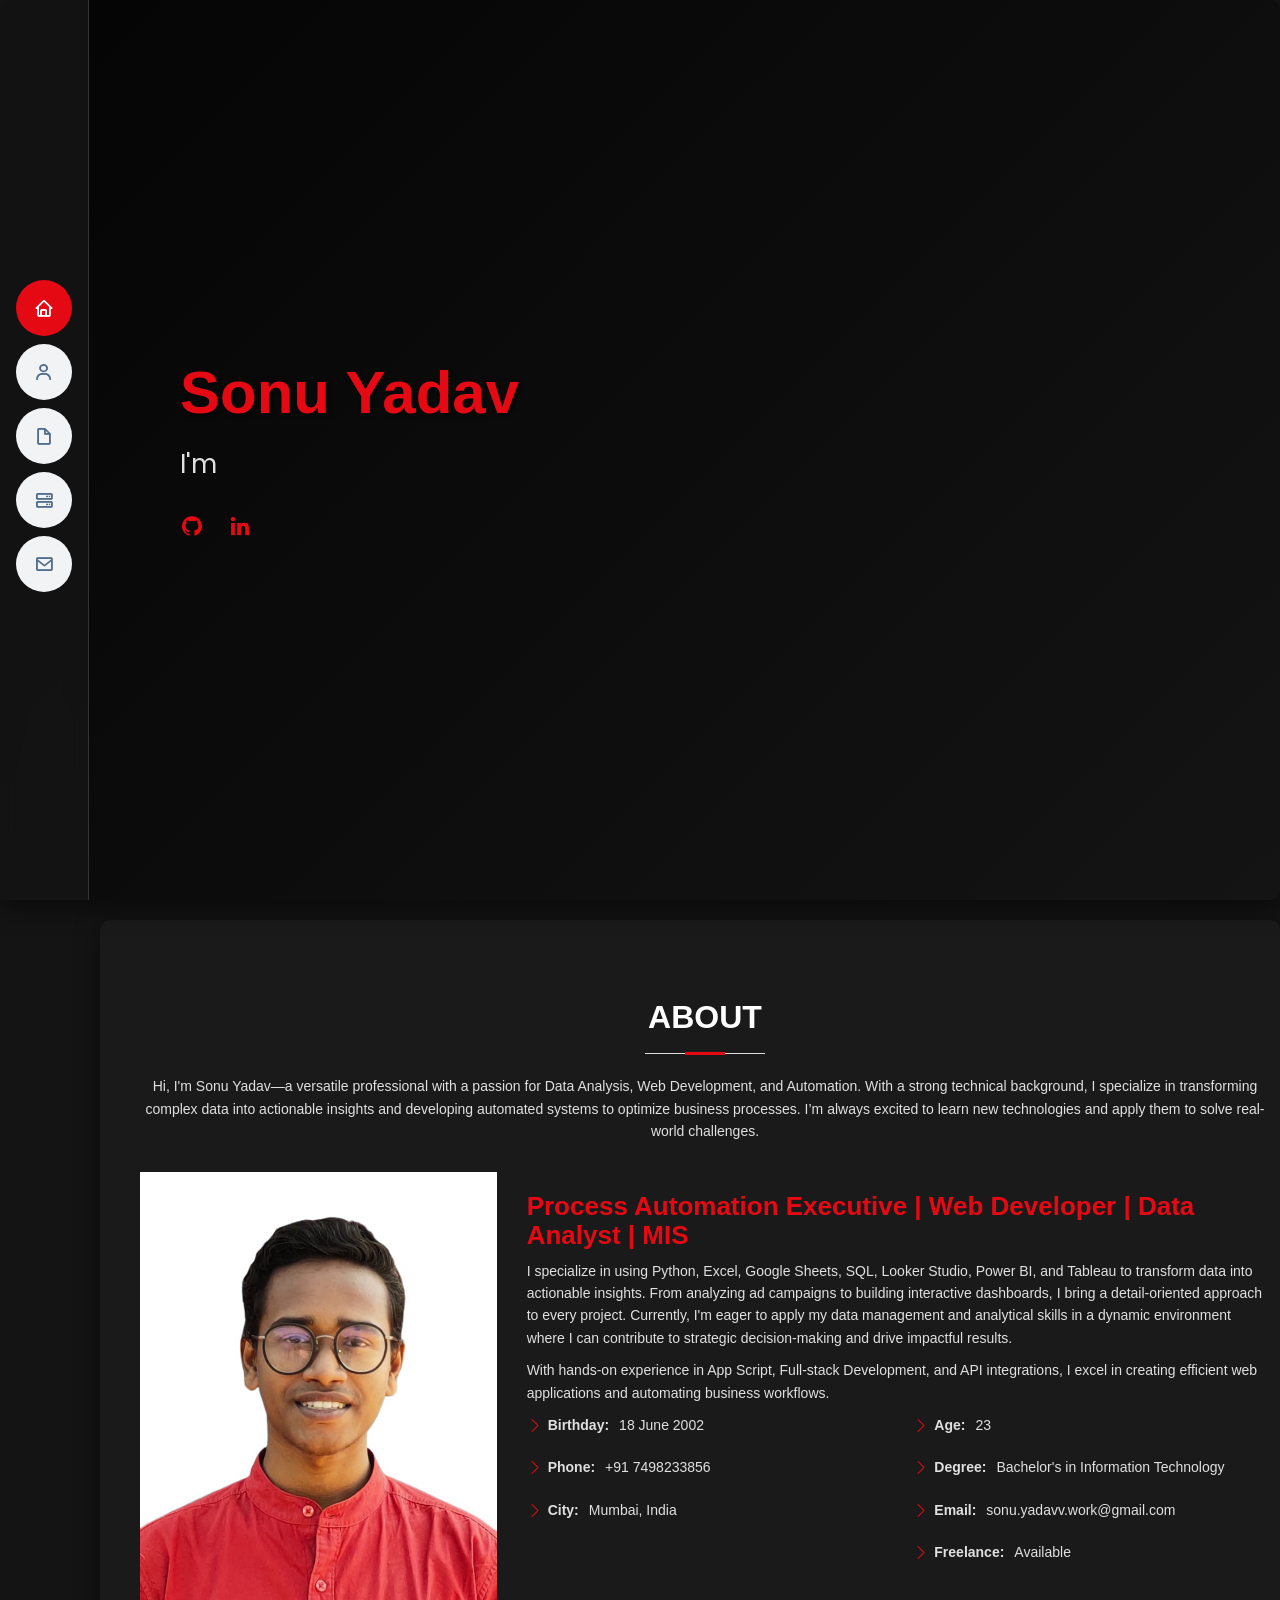
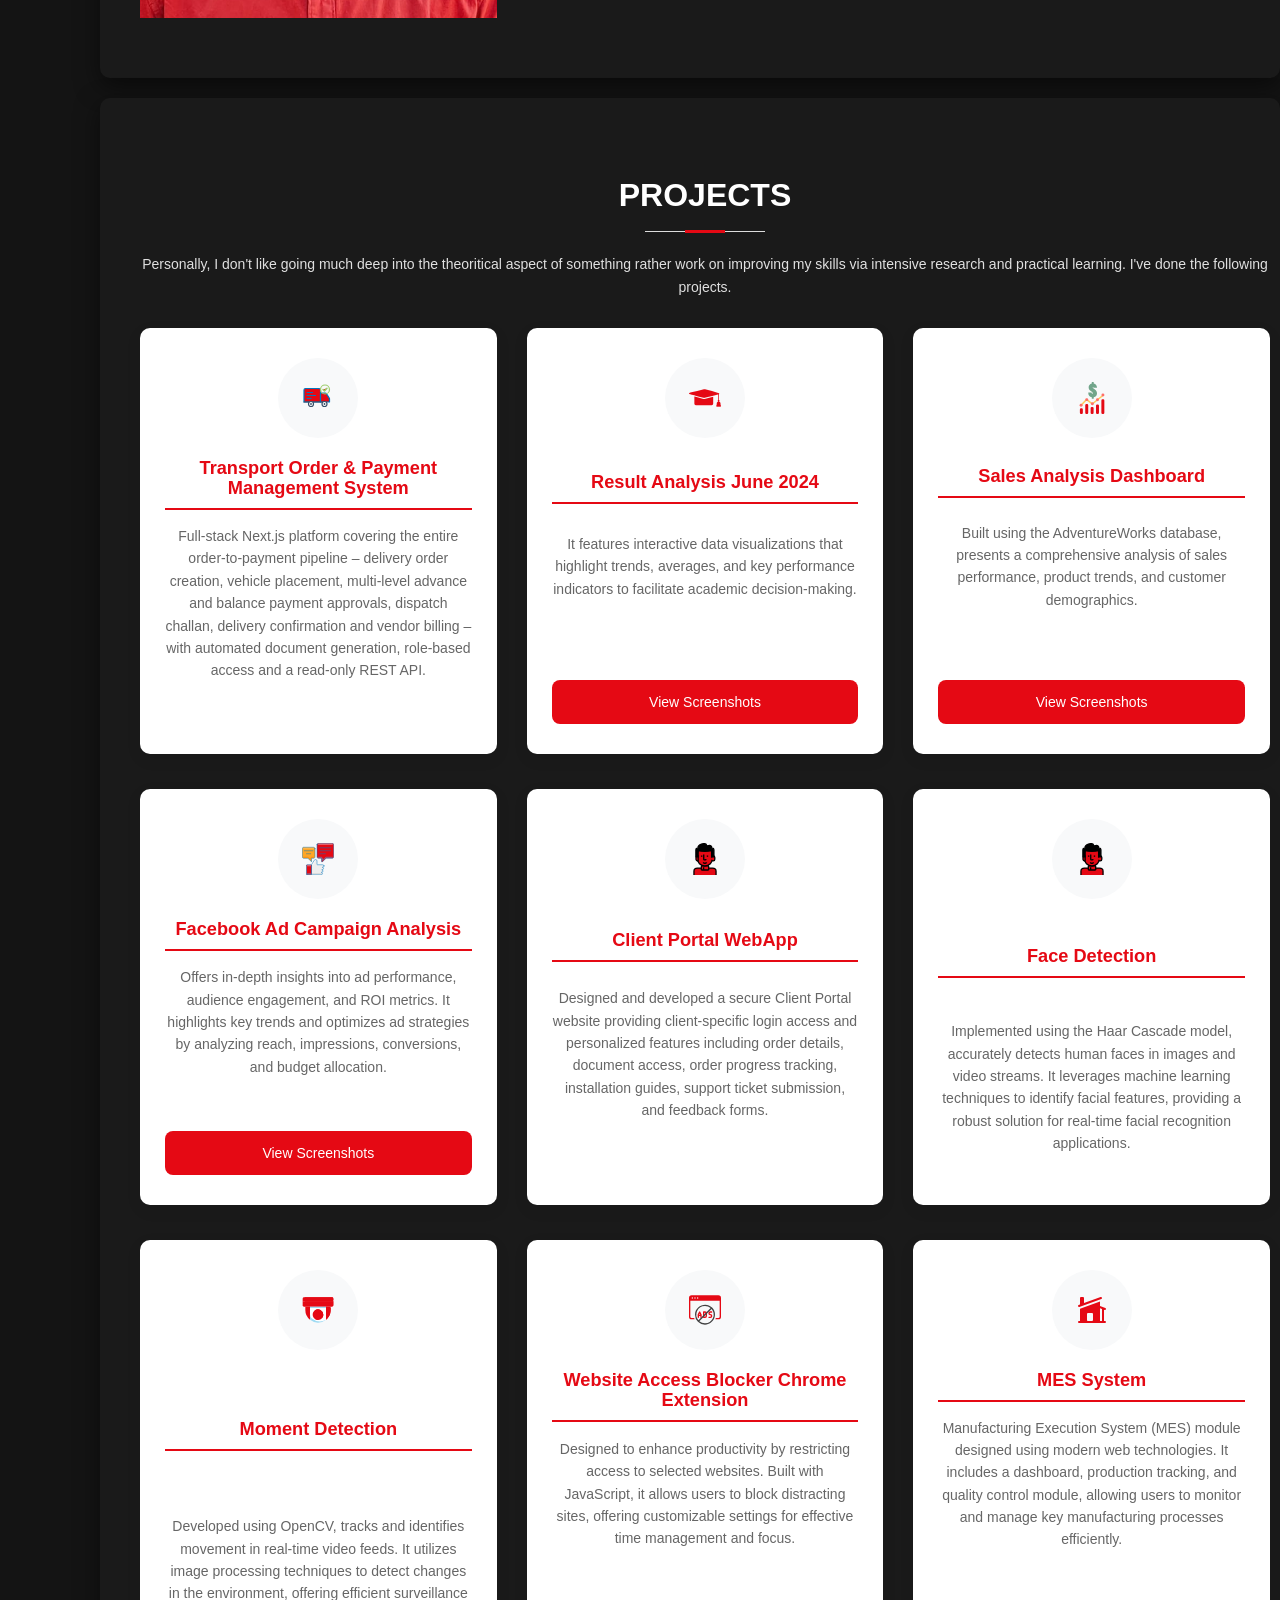
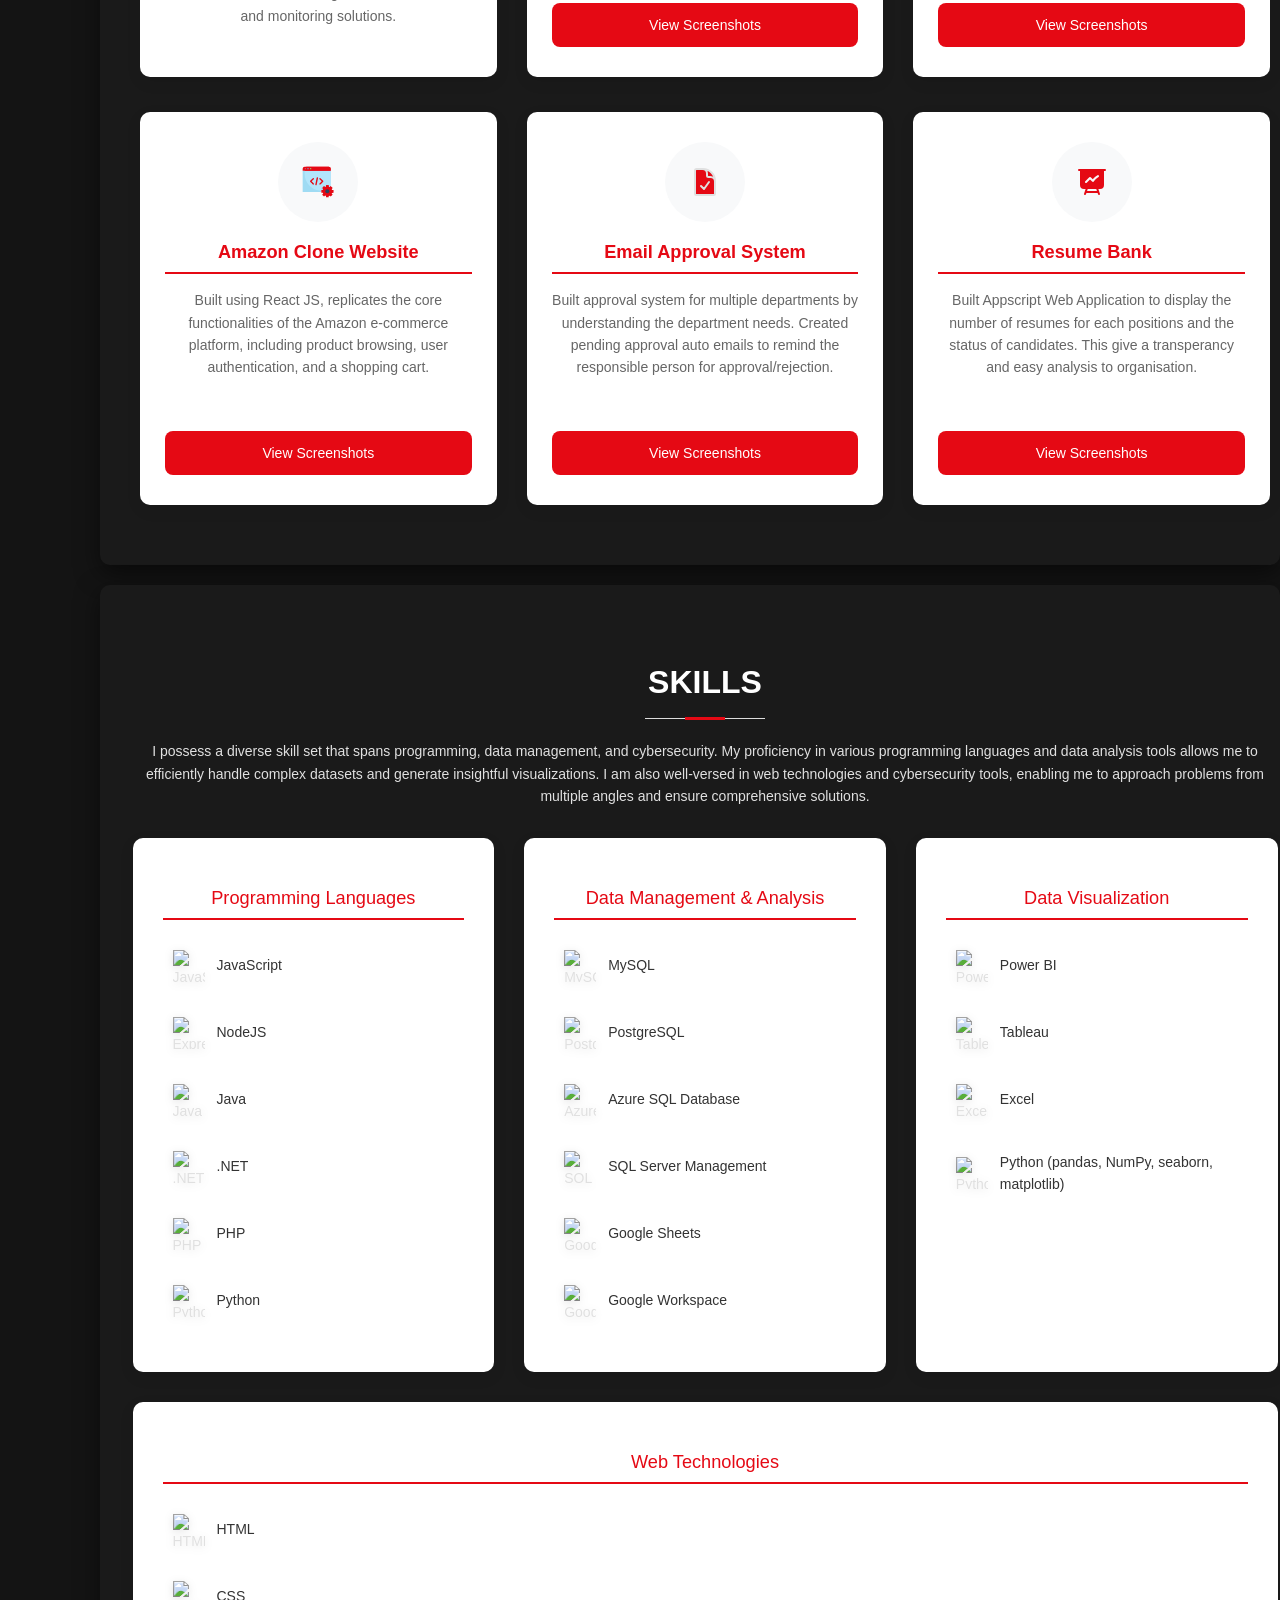
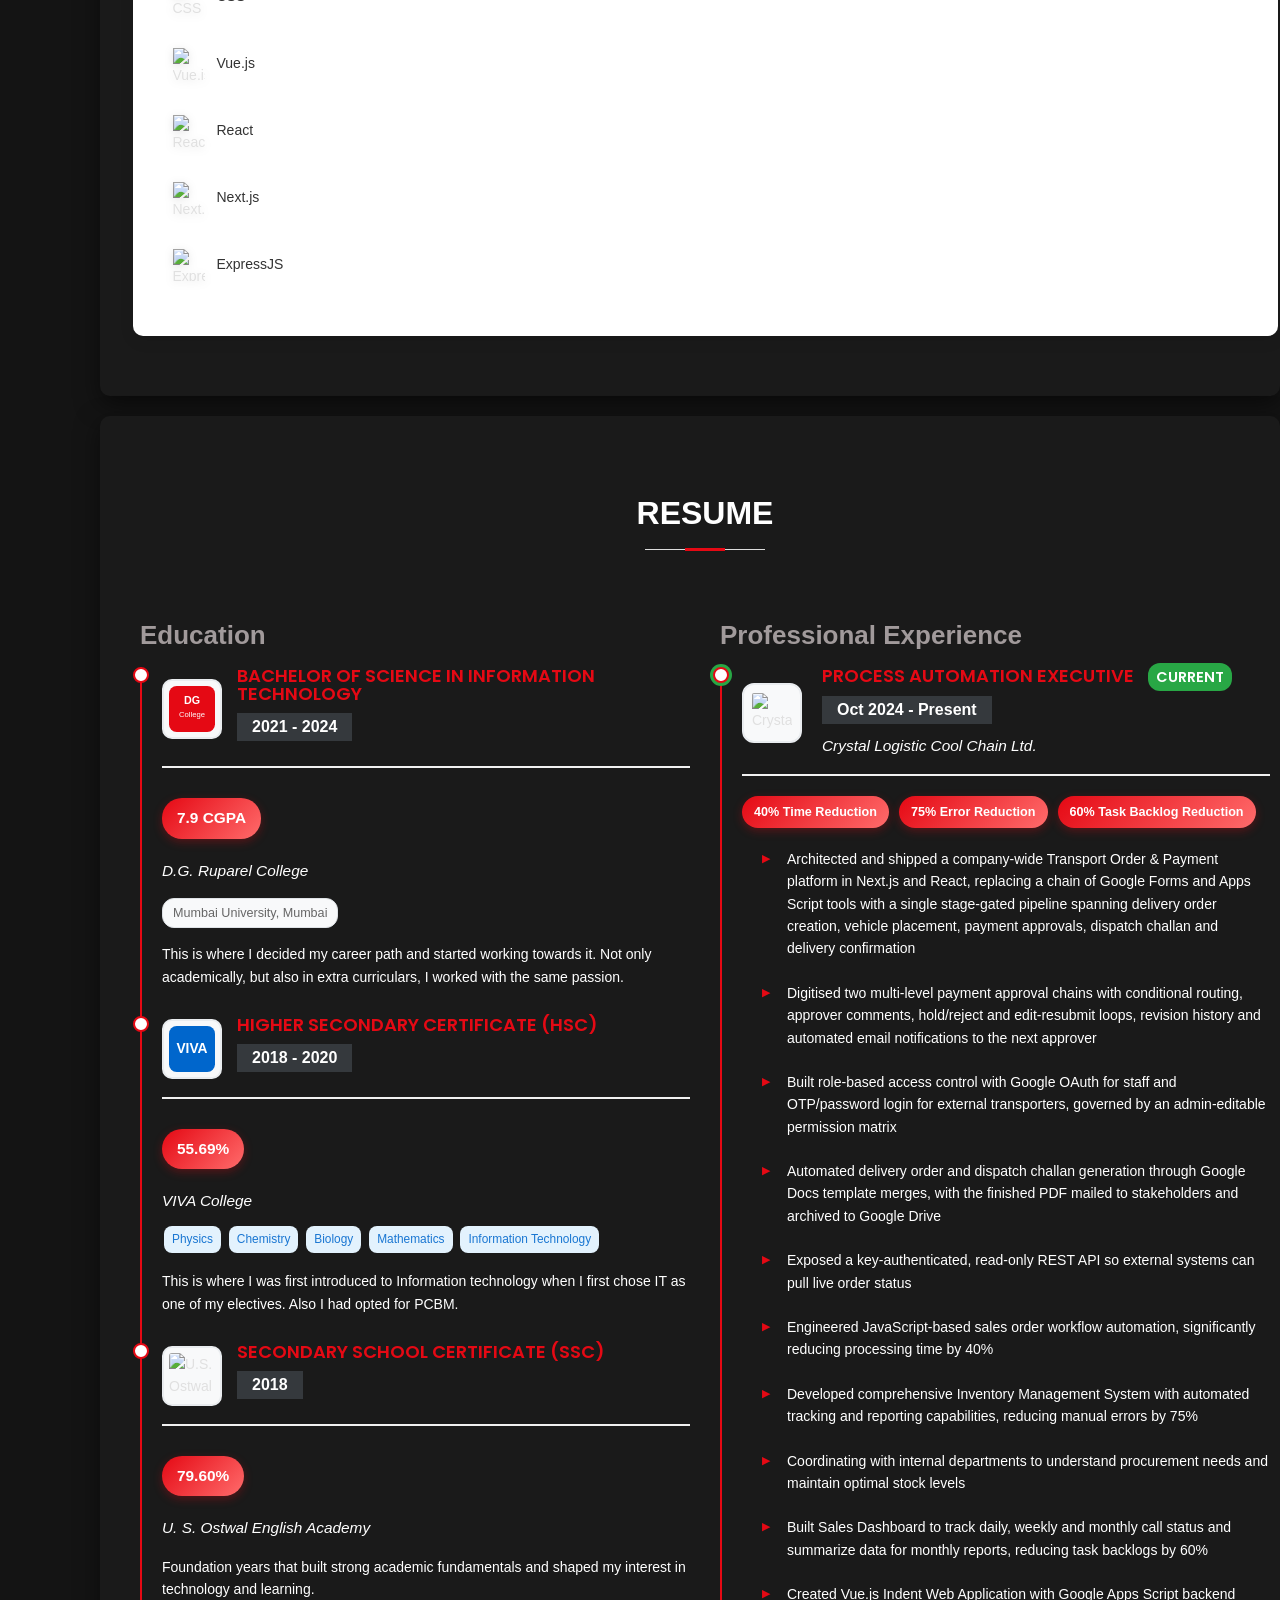
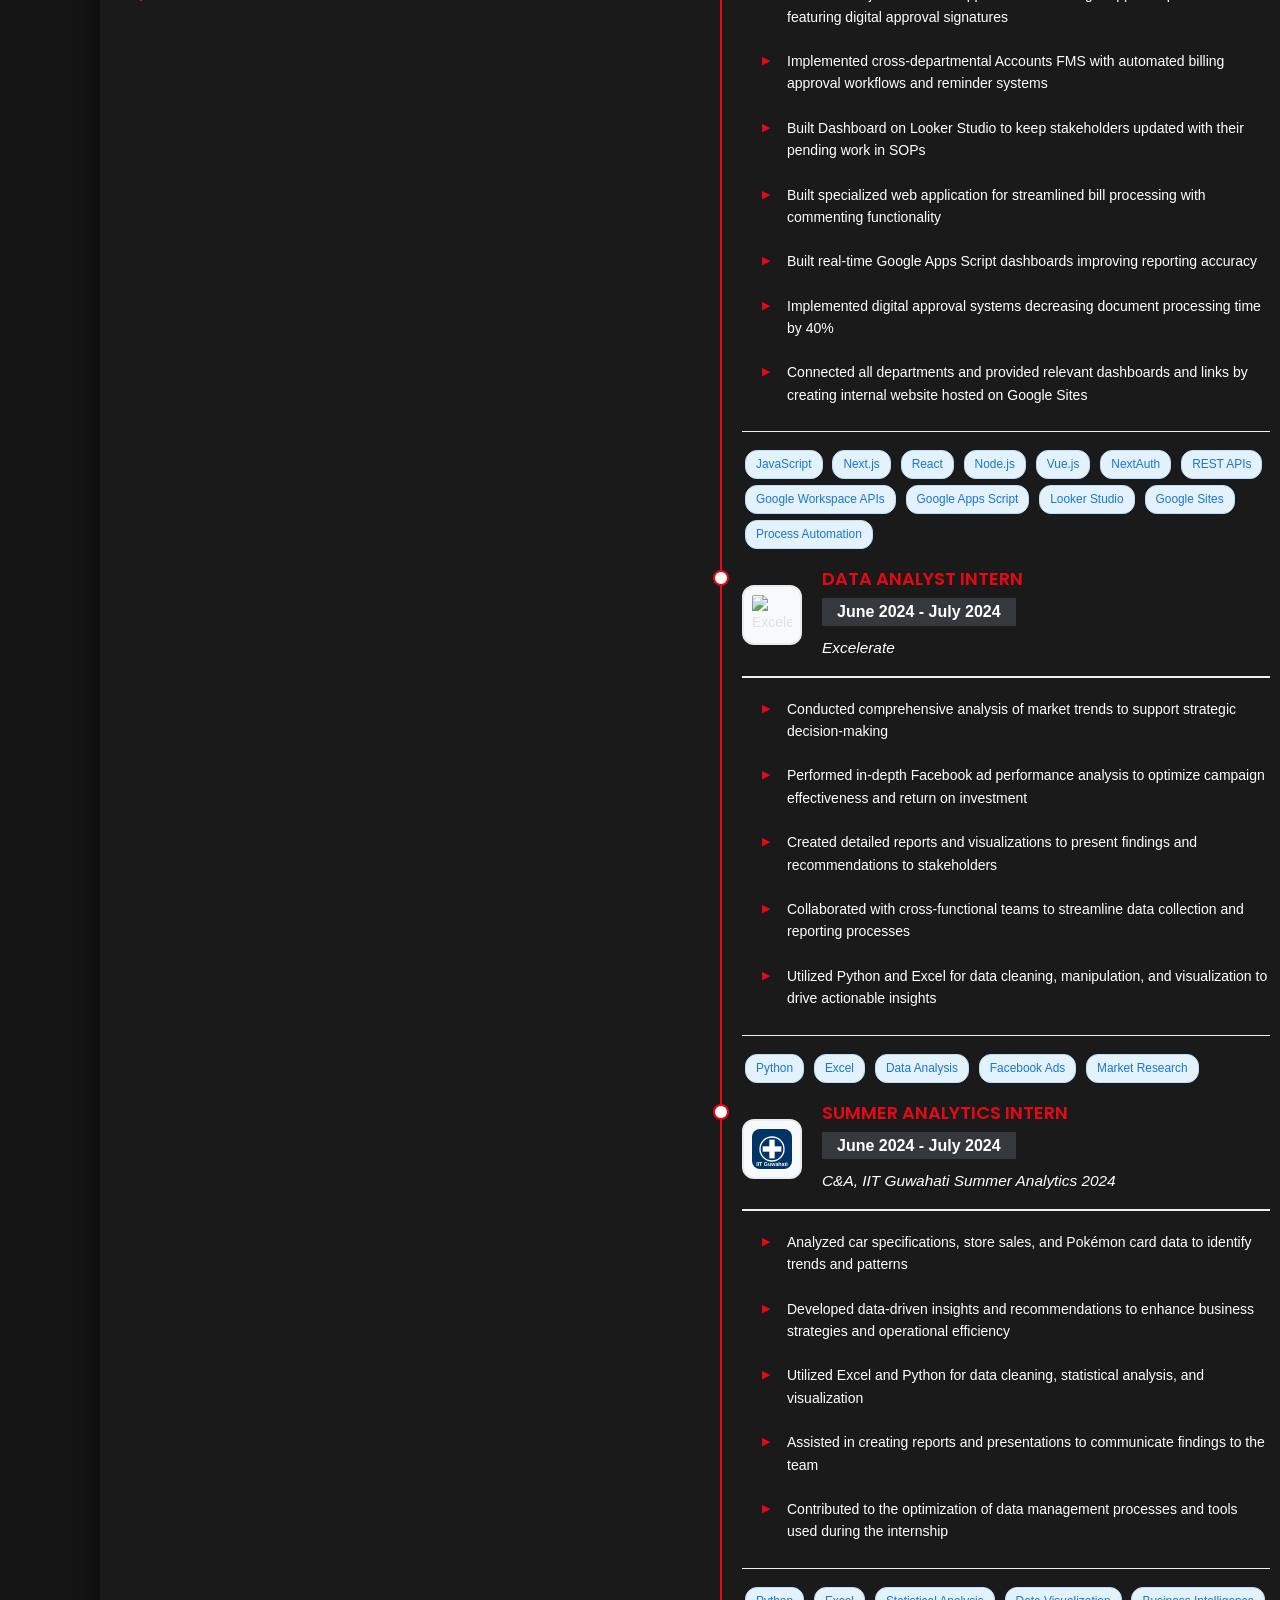
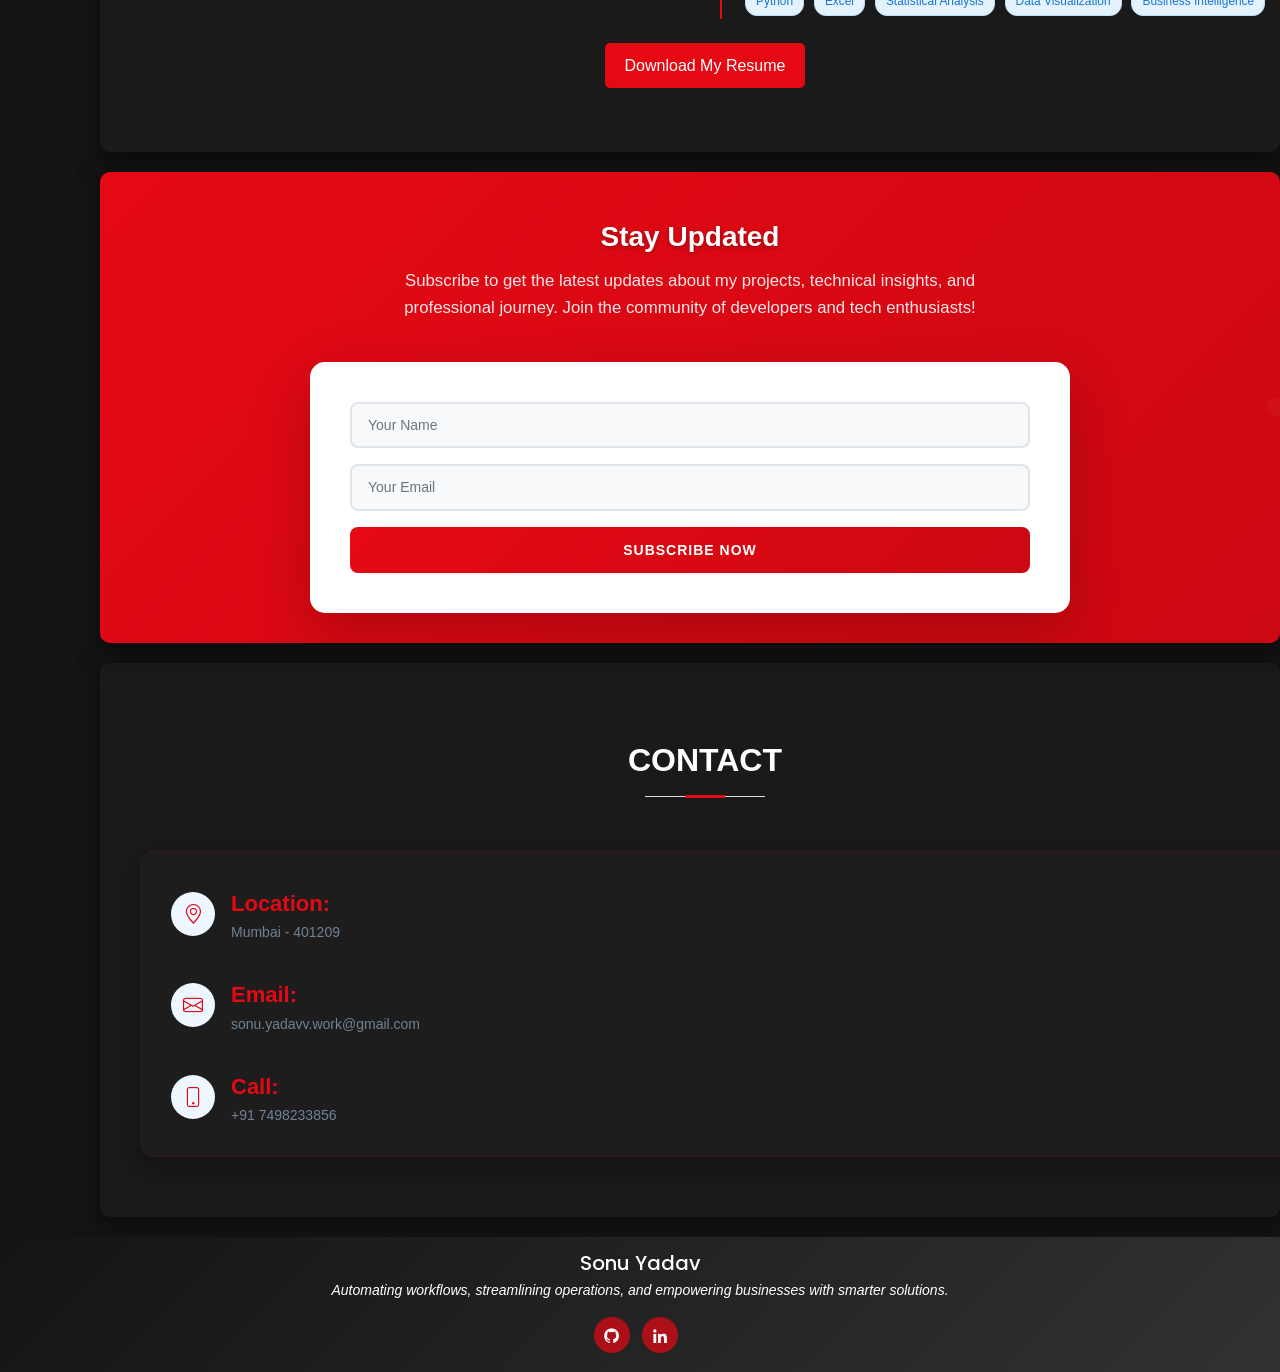
==== index.html @ 0085365d "Add the transport order & payment platform to the portfolio It leads the Projects grid, and its work" ====
<!DOCTYPE html>
<html lang="en">

<head>
  <meta charset="utf-8">
  <meta content="width=device-width, initial-scale=1.0" name="viewport">

  <title>SONU YADAV</title>
  <meta content="" name="description">
  <meta content="" name="keywords">

  <!-- Google Fonts -->
  <link href="https://fonts.googleapis.com/css?family=Poppins:300,300i,400,400i,600,600i,700,700i|Satisfy|Comic+Neue:300,300i,400,400i,700,700i" rel="stylesheet">

  <link href="https://cdn.jsdelivr.net/npm/bootstrap@5.0.2/dist/css/bootstrap.min.css" rel="stylesheet" integrity="sha384-EVSTQN3/azprG1Anm3QDgpJLIm9Nao0Yz1ztcQTwFspd3yD65VohhpuuCOmLASjC" crossorigin="anonymous">
  <script src="https://cdn.jsdelivr.net/npm/@popperjs/core@2.9.2/dist/umd/popper.min.js" integrity="sha384-IQsoLXl5PILFhosVNubq5LC7Qb9DXgDA9i+tQ8Zj3iwWAwPtgFTxbJ8NT4GN1R8p" crossorigin="anonymous"></script>
  <script src="https://cdn.jsdelivr.net/npm/bootstrap@5.0.2/dist/js/bootstrap.min.js" integrity="sha384-cVKIPhGWiC2Al4u+LWgxfKTRIcfu0JTxR+EQDz/bgldoEyl4H0zUF0QKbrJ0EcQF" crossorigin="anonymous"></script>

<link rel="stylesheet" href="https://cdn.jsdelivr.net/npm/bootstrap-icons@1.3.0/font/bootstrap-icons.css">
<link rel="stylesheet" href="https://maxcdn.bootstrapcdn.com/bootstrap/3.4.1/css/bootstrap.min.css">
<link rel="stylesheet" href="https://unpkg.com/swiper/swiper-bundle.min.css">
<link rel="stylesheet" href="path/to/boxicons/css/boxicons.min.css">
  <!-- Template Main CSS File -->
  <link href="style.css" rel="stylesheet">

  <script src="https://kit.fontawesome.com/b417897491.js" crossorigin="anonymous"></script>

  <link rel="stylesheet" href="https://cdn.jsdelivr.net/npm/boxicons@2.1.0/css/boxicons.min.css">


  <!-- Template Main CSS File -->
  <link href="style.css" rel="stylesheet">


  <!-- =======================================================
  * Template Name: MyResume
  * Updated: Jan 29 2024 with Bootstrap v5.3.2
  * Template URL: https://bootstrapmade.com/free-html-bootstrap-template-my-resume/
  * Author: BootstrapMade.com
  * License: https://bootstrapmade.com/license/
  ======================================================== -->
</head>

<body>

  <!-- ======= Mobile nav toggle button ======= -->
  <!-- <button type="button" class="mobile-nav-toggle d-xl-none"><i class="bi bi-list mobile-nav-toggle"></i></button> -->
  <i class="bi bi-list mobile-nav-toggle d-lg-none"></i>
  <!-- ======= Header ======= -->
  <header id="header" class="d-flex flex-column justify-content-center">

    <nav id="navbar" class="navbar nav-menu">
      <ul>
        <li><a href="#hero" class="nav-link scrollto active"><i class="bx bx-home"></i> <span>Home</span></a></li>
        <li><a href="#about" class="nav-link scrollto"><i class="bx bx-user"></i> <span>About</span></a></li>
        <li><a href="#resume" class="nav-link scrollto"><i class="bx bx-file-blank"></i> <span>Resume</span></a></li>
        <li><a href="#services" class="nav-link scrollto"><i class="bx bx-server"></i> <span>Projects&Research</span></a></li>
        <li><a href="#contact" class="nav-link scrollto"><i class="bx bx-envelope"></i> <span>Contact</span></a></li>
      </ul>
    </nav><!-- .nav-menu -->

  </header><!-- End Header -->

  <!-- ======= Hero Section ======= -->
  <section id="hero" class="d-flex flex-column justify-content-center">
    <div class="container" data-aos="zoom-in" data-aos-delay="100">
      <h1>Sonu Yadav</h1>
      <p>I'm <span class="typed" data-typed-items="Web Developer, Data Analyst, Business Process Automation Executive, Data Management Executive, MIS Analyst"></span></p>
      <div class="social-links">
        <a href="https://github.com/iKumarSonu" class="twitter"><i class="bx bxl-github"></i></a>
        <a href="https://www.linkedin.com/in/sonu-yadavv" class="linkedin"><i class="bx bxl-linkedin"></i></a>
      </div>
    </div>
  </section><!-- End Hero -->

  <main id="main">

    <!-- ======= About Section ======= -->
    <section id="about" class="about">
      <div class="container" data-aos="fade-up">

        <div class="section-title">
          <h2>About</h2>
          <p>Hi, I'm Sonu Yadav—a versatile professional with a passion for Data Analysis, Web Development, and Automation. With a strong technical background, I specialize in transforming complex data into actionable insights and developing automated systems to optimize business processes. I’m always excited to learn new technologies and apply them to solve real-world challenges.
          </p>
        </div>

        <div class="row">
          <div class="col-lg-4">
            <img src="sonu.jpg" class="img-fluid" alt="Sonu Yadav">
          </div>
          <div class="col-lg-8 pt-4 pt-lg-0 content">
            <h3>Process Automation Executive | Web Developer | Data Analyst | MIS</h3>
            <p>
              I specialize in using Python, Excel, Google Sheets, SQL, Looker Studio, Power BI, and Tableau to transform data into actionable insights. From analyzing ad campaigns to building interactive dashboards, I bring a detail-oriented approach to every project. Currently, I'm eager to apply my data management and analytical skills in a dynamic environment where I can contribute to strategic decision-making and drive impactful results.
            </p>
            <p>
              With hands-on experience in App Script, Full-stack Development, and API integrations, I excel in creating efficient web applications and automating business workflows.
            </p>
            <div class="row">
              <div class="col-lg-6">
                <ul>
                  <li><i class="bi bi-chevron-right"></i> <strong>Birthday:</strong> <span>18 June 2002</span></li>
                  <li><i class="bi bi-chevron-right"></i> <strong>Phone:</strong> <span>+91 7498233856</span></li>
                  <li><i class="bi bi-chevron-right"></i> <strong>City:</strong> <span>Mumbai, India</span></li>
                </ul>
              </div>
              <div class="col-lg-6">
                <ul>
                  <li><i class="bi bi-chevron-right"></i> <strong>Age:</strong> <span>23</span></li>
                  <li><i class="bi bi-chevron-right"></i> <strong>Degree:</strong> <span>Bachelor's in Information Technology</span></li>
                  <li><i class="bi bi-chevron-right"></i> <strong>Email:</strong> <span>sonu.yadavv.work@gmail.com</span></li>
                  <li><i class="bi bi-chevron-right"></i> <strong>Freelance:</strong> <span>Available</span></li>
                </ul>
              </div>
            </div>
          </div>
        </div>

      </div>
    </section>
    <!-- End About Section -->


    <!-- ======= Projects Section ======= -->
    <section id="services" class="services">
      <div class="container" data-aos="fade-up">

        <div class="section-title">
          <h2>Projects</h2>
          <p>Personally, I don't like going much deep into the theoritical aspect of something rather work on improving my skills via intensive research and practical learning.
            I've done the following projects.
          </p>
        </div>

        <div class="row">
          <div class="col-lg-4 col-md-6 d-flex align-items-stretch" data-aos="zoom-in" data-aos-delay="100">
            <div class="icon-box iconbox-red">
              <div class="icon">
                <svg xmlns="http://www.w3.org/2000/svg" width="100" height="100" viewBox="0 0 64 64">
                  <path d="M4 16a3 3 0 0 1 3-3h27a3 3 0 0 1 3 3v24H4z" fill="#9fdbf3" stroke="#0277bd" stroke-width="2.4" stroke-linejoin="round"/>
                  <path d="M37 22h9.5a3 3 0 0 1 2.55 1.42l5.5 8.86c.29.47.45 1.02.45 1.58V40H37z" fill="#ffa726" stroke="#0277bd" stroke-width="2.4" stroke-linejoin="round"/>
                  <path d="M40.5 25.5h6l4.2 6.8h-10.2z" fill="#fff"/>
                  <circle cx="18" cy="44" r="5" fill="#fff" stroke="#374f68" stroke-width="2.4"/>
                  <circle cx="18" cy="44" r="1.8" fill="#374f68"/>
                  <circle cx="45" cy="44" r="5" fill="#fff" stroke="#374f68" stroke-width="2.4"/>
                  <circle cx="45" cy="44" r="1.8" fill="#374f68"/>
                  <path d="M4 40h9M23 40h17" stroke="#374f68" stroke-width="2.4" stroke-linecap="round"/>
                  <path d="M10 21h11M10 27h17M10 33h8" stroke="#0277bd" stroke-width="2.4" stroke-linecap="round"/>
                  <path d="M50 12.5 45 18l-3-3" fill="none" stroke="#9dcc6b" stroke-width="3" stroke-linecap="round" stroke-linejoin="round"/>
                  <circle cx="46" cy="15" r="9" fill="none" stroke="#9dcc6b" stroke-width="2.4"/>
                </svg>
              </div>
              <h4><a href="#">Transport Order &amp; Payment Management System</a></h4>
              <p>Full-stack Next.js platform covering the entire order-to-payment pipeline &ndash; delivery order creation, vehicle placement, multi-level advance and balance payment approvals, dispatch challan, delivery confirmation and vendor billing &ndash; with automated document generation, role-based access and a read-only REST API.</p><br>
            </div>
          </div>

          <div class="col-lg-4 col-md-6 d-flex align-items-stretch mt-4 mt-md-0" data-aos="zoom-in" data-aos-delay="100">
            <div class="icon-box iconbox-red">
              <div class="icon">
                <svg xmlns="http://www.w3.org/2000/svg" width="100" height="100" viewBox="0 0 128 128">
                  <path stroke="none" stroke-width="0" fill="#3b3b3b" d="M96.721 58.994v27.94a5.948 5.948 0 0 1-5.948 5.948H27.429a5.948 5.948 0 0 1-5.948-5.948V57.953c.52.164 1.026.297 1.546.446 11.613 3.242 23.167 6.245 34.72 9.204 1.472.387 3.123.52 4.758.104l34.216-8.713z"/>
                  <path stroke="none" stroke-width="0" fill="#e6d81b" d="M127.962 96.719c-.019-.113-.076-.225-.092-.337-.145-.706-.239-1.38-.397-2.048-.457-1.893-2.035-4.424-1.541-7.222 1.005-5.784-2.561-8.308-5.721-8.308-.249 0-.482.026-.813.207l.001-.34a3.55 3.55 0 0 0 2.645-3.434 3.534 3.534 0 0 0-2.068-3.212V47.07h-2.974v24.953a3.532 3.532 0 0 0-2.072 3.215 3.551 3.551 0 0 0 2.771 3.474l.001.171a6.09 6.09 0 0 0-.939-.078c-3.151 0-6.726 2.524-5.715 8.308.488 2.798-1.093 5.328-1.547 7.222-.161.668-.255 1.342-.397 2.048-.016.112-.072.224-.091.337a3.092 3.092 0 0 0-.035.491c0 .98.454 1.778 1.033 1.778.574 0 1.037-.798 1.037-1.778 0 .98.463 1.778 1.039 1.778.492 0 .904-.586 1.005-1.371 0 0 .041 0 .06.008.113.777.52 1.362 1.014 1.362.457 0 .841-.515.977-1.221.051 0 .082 0 .123.008.129.703.523 1.213.973 1.213.463 0 .838-.496.98-1.194h.117c.148.698.532 1.194.983 1.194a.521.521 0 0 0 .167-.025.497.497 0 0 0 .158.025c.454 0 .851-.496.983-1.194h.123c.145.698.526 1.194.977 1.194.46 0 .835-.51.98-1.213.041-.008.088-.008.123-.008.135.706.52 1.221.97 1.221.501 0 .898-.586 1.011-1.362.022-.008.047-.008.047-.008.126.785.536 1.371 1.024 1.371.57 0 1.049-.798 1.049-1.778 0-.014-.009-.022-.009-.025 0 0 .009 0 .009-.008v.033c0 .98.457 1.778 1.03 1.778.58 0 1.036-.798 1.036-1.778a2.78 2.78 0 0 0-.035-.492z"/>
                  <path stroke="none" stroke-width="0" fill="#000000" d="m119.591 48.704-22.869 5.829-34.215 8.714c-1.636.416-3.286.283-4.758-.104-11.554-2.959-23.107-5.963-34.72-9.204-.52-.149-1.026-.283-1.546-.446a743.097 743.097 0 0 1-20.119-5.918 1.924 1.924 0 0 1-1.279-1.294 1.93 1.93 0 0 1 1.309-2.409c2.721-.803 5.487-1.695 8.342-2.424 15.36-3.97 30.721-7.97 46.14-11.777a21.608 21.608 0 0 1 4.134-.639c.178 0 .357-.015.535-.015 1.264-.03 2.543.074 3.777.387 18.394 4.61 36.758 9.472 55.404 15.583a1.93 1.93 0 0 1 1.264 1.353 1.942 1.942 0 0 1-1.399 2.364z"/>
                </svg>
              </div>
              <h4><a href="https://github.com/iKumarSonu/MU-BSC-IT-Result-Analysis-June-2024-">Result Analysis June 2024</a></h4>
              <p>It features interactive data visualizations that highlight trends, averages, and key performance indicators to facilitate academic decision-making.</p><br>
              <!-- Add a button to trigger the popup -->
              <button class="btn btn-primary" id="popup-trigger-1">View Screenshots</button> 
            </div>
          </div>

          <div class="col-lg-4 col-md-6 d-flex align-items-stretch mt-4 mt-lg-0" data-aos="zoom-in" data-aos-delay="200">
            <div class="icon-box iconbox-red">
              <div class="icon">
                <svg version="1.1" id="ecommerce_1_" xmlns="http://www.w3.org/2000/svg" x="0" y="0" viewBox="0 0 115 115" style="enable-background:new 0 0 115 115" xml:space="preserve"><style>.st2{fill:#99734a}.st3{fill:#ff6f69}</style>
                  <g id="sales_analytics_1_">
                    <path d="M99.637 46.005a2.678 2.678 0 0 0-3.763-.426L58.577 75.302 39.53 60.608a2.676 2.676 0 0 0-3.588.286L16.311 81.806a2.679 2.679 0 0 0 3.904 3.666l17.968-19.141 18.784 14.492a2.676 2.676 0 0 0 3.304-.025L99.21 49.769a2.68 2.68 0 0 0 .427-3.764z" style="fill:#ffcc5c"/>
                    <path class="st2" d="M20.319 94.623h-2.044a4.317 4.317 0 0 0-4.304 4.304v11.77a4.317 4.317 0 0 0 4.304 4.304h2.044a4.317 4.317 0 0 0 4.304-4.304v-11.77a4.316 4.316 0 0 0-4.304-4.304zM39.631 79.173h-2.044a4.317 4.317 0 0 0-4.304 4.304v27.22a4.317 4.317 0 0 0 4.304 4.304h2.044a4.317 4.317 0 0 0 4.304-4.304v-27.22a4.317 4.317 0 0 0-4.304-4.304zM58.943 89.473h-2.044a4.317 4.317 0 0 0-4.304 4.304v16.92a4.317 4.317 0 0 0 4.304 4.304h2.044a4.317 4.317 0 0 0 4.304-4.304v-16.92a4.317 4.317 0 0 0-4.304-4.304zM78.254 80.461H76.21a4.317 4.317 0 0 0-4.304 4.304v25.932a4.317 4.317 0 0 0 4.304 4.304h2.044a4.317 4.317 0 0 0 4.304-4.304V84.764a4.316 4.316 0 0 0-4.304-4.303zM97.566 62.436h-2.044a4.317 4.317 0 0 0-4.304 4.304v43.956A4.317 4.317 0 0 0 95.522 115h2.044a4.317 4.317 0 0 0 4.304-4.304V66.74a4.317 4.317 0 0 0-4.304-4.304z"/>
                    <circle class="st3" cx="18.263" cy="83.639" r="5.364"/><circle class="st3" cx="38.609" cy="63.363" r="5.364"/>
                    <circle class="st3" cx="58.817" cy="78.49" r="5.364"/><circle class="st3" cx="77.232" cy="64.154" r="5.364"/>
                    <circle class="st3" cx="96.737" cy="46.861" r="5.364"/>
                    <path d="M67.996 27.165c-5.306-4.04-7.92-6.019-7.92-7.92 0-.554.317-1.188 1.03-1.188.634 0 2.059 3.01 2.613 3.01l10.85-.555c.554-.079.871-.396.871-.871 0-6.97-4.435-12.988-11.721-14.493 0-4.672 0-5.148-.634-5.148h-5.782c-.317 0-.554.317-.554.713v4.355c-7.366 1.505-11.325 7.84-11.325 13.86 0 5.702 2.93 10.374 7.444 13.622 6.257 4.514 8.157 6.256 8.157 8.315 0 1.03-.713 1.743-1.742 1.743-1.822 0-3.089-1.664-3.643-4.436-.158-.712-.396-.87-.872-.87l-10.058.554c-.396.078-.633.316-.633.712 0 9.346 4.355 14.809 12.671 16.315 0 4.752 0 5.306.633 5.306h5.702c.317 0 .634-.317.634-.634v-4.593c7.365-1.426 11.8-6.811 11.8-14.73.003-4.911-2.611-9.346-7.521-13.067z" style="fill:#71a58a"/>
                  </g>
                </svg>
              </div>
              <h4><a href="https://github.com/iKumarSonu/adventure-sales-dashboard">Sales Analysis Dashboard</a></h4>
              <p> Built using the AdventureWorks database, presents a comprehensive analysis of sales performance, product trends, and customer demographics.</p><br>
              <button class="btn btn-primary" id="popup-trigger-2">View Screenshots</button>
            </div>
          </div>

          <div class="col-lg-4 col-md-6 d-flex align-items-stretch mt-4" data-aos="zoom-in" data-aos-delay="300">
            <div class="icon-box iconbox-red">
              <div class="icon">
                <svg version="1.1" id="Layer_1" xmlns="http://www.w3.org/2000/svg" x="0" y="0" viewBox="0 0 64 64" style="enable-background:new 0 0 64 64" xml:space="preserve"><style>.st1,.st13,.st15,.st17{fill:#81d4fa;stroke:#0277bd;stroke-linecap:round;stroke-linejoin:round;stroke-miterlimit:10}.st13,.st15,.st17{fill:none;stroke:#e1f5fe}.st15,.st17{stroke:#29b6f6}.st17{stroke:#0277bd}</style>
                  <g id="Feedback">
                    <path d="M44 45.7c-.1-1.3-1.3-2.2-2.6-2.2H31c-.6 0-1-.4-1-1v-6.7c0-1.6-1.3-2.8-2.8-2.8h0c-1 0-2 .5-2.6 1.4L19 43.5v20h19.4c1.3 0 2.5-.9 2.6-2.2.1-1.5-1-2.8-2.5-2.8h.9c1.3 0 2.5-.9 2.6-2.2.1-1.5-1-2.8-2.5-2.8h.9c1.3 0 2.5-.9 2.6-2.2.1-1.5-1-2.8-2.5-2.8h1c1.5 0 2.6-1.3 2.5-2.8z" style="fill:#eee;stroke:#0277bd;stroke-linecap:round;stroke-linejoin:round;stroke-miterlimit:10"/>
                    <path d="m21 44.1 5.3-8.6" style="fill:none;stroke:#fff;stroke-linecap:round;stroke-linejoin:round;stroke-miterlimit:10"/>
                    <path class="st1" d="M10 63.5h8c.6 0 1-.4 1-1v-18c0-.6-.4-1-1-1h-8c-.6 0-1 .4-1 1v18c0 .6.4 1 1 1z"/><path class="st13" d="M11 45.5h6"/><path class="st15" d="M11 61.5h6"/>
                    <path style="fill:none;stroke:#bdbdbd;stroke-linecap:round;stroke-linejoin:round;stroke-miterlimit:10" d="M21 61.5h18"/><path class="st1" d="M30 3.5v24c0 1.7 1.3 3 3 3h5c.6 0 1 .4 1 1v5.6c0 .9 1.1 1.3 1.7.7l6.4-6.4c.6-.6 1.3-.9 2.1-.9h11.3c1.7 0 3-1.3 3-3v-24c0-1.7-1.3-3-3-3H33c-1.7 0-3 1.3-3 3z"/><path class="st17" d="M36 9.5h21.5M36 15.5h21.5M36 21.5h10.8"/>
                    <path d="M26 11.5v16c0 1.7-1.3 3-3 3h-3c-.6 0-1 .4-1 1v6l-6.1-6.1c-.6-.6-1.3-.9-2.1-.9H3.5c-1.7 0-3-1.3-3-3v-16c0-1.7 1.3-3 3-3H23c1.7 0 3 1.3 3 3z" style="fill:#ffa726;stroke:#0277bd;stroke-linecap:round;stroke-linejoin:round;stroke-miterlimit:10"/>
                    <path class="st13" d="M33 2.5h27.5"/><path class="st15" d="M60.5 28.5H49.2c-1.3 0-2.6.5-3.5 1.5L41 34.7v-3.2c0-1.7-1.3-3-3-3h-5"/><path d="M3.5 10.5H23" style="fill:none;stroke:#ffcc80;stroke-linecap:round;stroke-linejoin:round;stroke-miterlimit:10"/>
                    <path d="M23 28.5h-3c-1.7 0-3 1.3-3 3v1.2L14.3 30c-.9-.9-2.2-1.5-3.5-1.5H3.5" style="fill:none;stroke:#f57c00;stroke-linecap:round;stroke-linejoin:round;stroke-miterlimit:10"/><path class="st17" d="M4.8 15.5h17M8.9 21.5h8.5"/>
                  </g>
                </svg>
              </div>
              <h4><a href="https://github.com/iKumarSonu/Analyzing-Effectiveness-of-Ad-Campaigns">Facebook Ad Campaign Analysis</a></h4>
              <p>Offers in-depth insights into ad performance, audience engagement, and ROI metrics. It highlights key trends and optimizes ad strategies by analyzing reach, impressions, conversions, and budget allocation.</p><br>
              <button class="btn btn-primary" id="popup-trigger-3">View Screenshots</button>
            </div>
          </div>

          <div class="col-lg-4 col-md-6 d-flex align-items-stretch mt-4" data-aos="zoom-in" data-aos-delay="100">
            <div class="icon-box iconbox-red">
              <div class="icon">
                <svg xmlns="http://www.w3.org/2000/svg" width="100" height="100" viewBox="0 0 180 246.3" style="enable-background:new 0 0 180 246.3" xml:space="preserve"><style>.st4,.st7,.st8{fill:#fff;stroke:#000000;stroke-width:10.0091}.st7,.st8{fill:none}.st8{fill:#9ac7f7}</style>
                  <g id="Layer_4"><path class="st8" d="M175 246.3v-29.5c0-13-11.9-23.6-26.6-23.6h-37.9c.1-.6.1-1.2.1-1.8V140c0-11.1-9-20-20-20h-1.2c-11 0-20 9-20 20v51.4c0 .6 0 1.2.1 1.8H31.6C16.9 193.2 5 203.8 5 216.8v29.5"/>
                    <path class="st8" d="M118.3 202.7c0 2.8-2.2 5-5 5H66.7c-2.8 0-5-2.2-5-5v-22.5c0-2.8 2.2-5 5-5h46.7c2.8 0 5 2.2 5 5v22.5z"/><path class="st4" d="M148.7 117.5c0 32.9-26.6 59.6-59.4 59.6s-59.4-26.7-59.4-59.6V84.8c0-32.9 26.6-59.6 59.4-59.6s59.4 26.7 59.4 59.6v32.7z"/><path class="st4" d="M141.1 111.5c0-6.5 5.3-11.8 11.7-11.8h1c6.5 0 11.7 5.3 11.7 11.8v14.3c0 6.5-5.3 11.8-11.7 11.8h-1c-4.8 0-8.9-2.9-10.7-7M37.3 99.7c-6.3.7-16.6 5.9-16.6 12.5v15c0 6.5 10.3 11.8 16.6 12.5v-40z"/><path class="st7" d="M58.6 101.6h10.9M103.6 101.6h10.9"/>
                    <path class="st4" d="M76.5 148.7c2.9 5 7.5 8.2 12.8 8.2 5.3 0 10-3.2 12.8-8.2"/><path d="M146.1 40.2h-6.9c2.3-4 3-8.2 1.6-11.8-3.5-9-18.5-11.6-33.5-5.8-1.7.7-3.3 1.4-4.8 2.2.9-3.2 1-6.4-.2-9.3-4.1-10.7-22-13.8-39.8-6.9-17.6 6.8-28.6 20.9-24.9 31.5h-5.3c-6.9 0-12.5 5.6-12.5 12.5V105c.2.5.4 1.1.6 1.6h16.8V61c0-.6.1-1.3.1-1.9 15.7 3.3 33.3 5.2 51.8 5.2 18.6 0 36.2-1.9 51.8-5.2 0 .6.1 1.3.1 1.9v45.6h17c.2-.5.4-1.1.6-1.6V52.8c0-6.9-5.6-12.6-12.5-12.6z" style="fill:#000000;stroke:#000000;stroke-width:10.0091"/>
                    <path class="st4" d="M80.2 88.5V126c0 2.4 2 4.4 4.4 4.4h8c2.4 0 4.4-2 4.4-4.4v-2.2"/><path class="st7" d="M79.5 206v-19.2"/>
                  </g>
                </svg>
                
              </div>
              <h4><a href="https://script.google.com/macros/s/AKfycbw8wfdnpFFarfCEvJDmSIEFyIDU-h3q30d52qSoG-4Ro8-FslqmyWGRsUOYGHj0Gbo/exec">Client Portal WebApp</a></h4>
              <p>Designed and developed a secure Client Portal website providing client-specific login access and personalized features including order details, document access, order progress tracking, installation guides, support ticket submission, and feedback forms.</p><br>
            </div>
          </div>


          <div class="col-lg-4 col-md-6 d-flex align-items-stretch mt-4" data-aos="zoom-in" data-aos-delay="200">
            <div class="icon-box iconbox-red">
              <div class="icon">
                <svg xmlns="http://www.w3.org/2000/svg" width="100" height="100" viewBox="0 0 180 246.3" style="enable-background:new 0 0 180 246.3" xml:space="preserve"><style>.st4,.st7,.st8{fill:#fff;stroke:#000000;stroke-width:10.0091}.st7,.st8{fill:none}.st8{fill:#9ac7f7}</style>
                  <g id="Layer_4"><path class="st8" d="M175 246.3v-29.5c0-13-11.9-23.6-26.6-23.6h-37.9c.1-.6.1-1.2.1-1.8V140c0-11.1-9-20-20-20h-1.2c-11 0-20 9-20 20v51.4c0 .6 0 1.2.1 1.8H31.6C16.9 193.2 5 203.8 5 216.8v29.5"/>
                    <path class="st8" d="M118.3 202.7c0 2.8-2.2 5-5 5H66.7c-2.8 0-5-2.2-5-5v-22.5c0-2.8 2.2-5 5-5h46.7c2.8 0 5 2.2 5 5v22.5z"/><path class="st4" d="M148.7 117.5c0 32.9-26.6 59.6-59.4 59.6s-59.4-26.7-59.4-59.6V84.8c0-32.9 26.6-59.6 59.4-59.6s59.4 26.7 59.4 59.6v32.7z"/><path class="st4" d="M141.1 111.5c0-6.5 5.3-11.8 11.7-11.8h1c6.5 0 11.7 5.3 11.7 11.8v14.3c0 6.5-5.3 11.8-11.7 11.8h-1c-4.8 0-8.9-2.9-10.7-7M37.3 99.7c-6.3.7-16.6 5.9-16.6 12.5v15c0 6.5 10.3 11.8 16.6 12.5v-40z"/><path class="st7" d="M58.6 101.6h10.9M103.6 101.6h10.9"/>
                    <path class="st4" d="M76.5 148.7c2.9 5 7.5 8.2 12.8 8.2 5.3 0 10-3.2 12.8-8.2"/><path d="M146.1 40.2h-6.9c2.3-4 3-8.2 1.6-11.8-3.5-9-18.5-11.6-33.5-5.8-1.7.7-3.3 1.4-4.8 2.2.9-3.2 1-6.4-.2-9.3-4.1-10.7-22-13.8-39.8-6.9-17.6 6.8-28.6 20.9-24.9 31.5h-5.3c-6.9 0-12.5 5.6-12.5 12.5V105c.2.5.4 1.1.6 1.6h16.8V61c0-.6.1-1.3.1-1.9 15.7 3.3 33.3 5.2 51.8 5.2 18.6 0 36.2-1.9 51.8-5.2 0 .6.1 1.3.1 1.9v45.6h17c.2-.5.4-1.1.6-1.6V52.8c0-6.9-5.6-12.6-12.5-12.6z" style="fill:#000000;stroke:#000000;stroke-width:10.0091"/>
                    <path class="st4" d="M80.2 88.5V126c0 2.4 2 4.4 4.4 4.4h8c2.4 0 4.4-2 4.4-4.4v-2.2"/><path class="st7" d="M79.5 206v-19.2"/>
                  </g>
                </svg>
              </div>
              <h4><a href="https://github.com/iKumarSonu/Face-Detection">Face Detection</a></h4>
              <p>Implemented using the Haar Cascade model, accurately detects human faces in images and video streams. It leverages machine learning techniques to identify facial features, providing a robust solution for real-time facial recognition applications.</p>
            </div>
          </div>

          <div class="col-lg-4 col-md-6 d-flex align-items-stretch mt-4" data-aos="zoom-in" data-aos-delay="300">
            <div class="icon-box iconbox-red">
              <div class="icon">
                <svg xmlns="http://www.w3.org/2000/svg" width="100" height="100" viewBox="0 0 48 48"><defs><style>.cls-1{fill:#7c7d7d}.cls-2{fill:#919191}.cls-3{fill:#dad7e5}.cls-5{fill:#edebf2}</style></defs><g id="CCTV"><path class="cls-1" d="M47 11v6a2 2 0 0 1-2 2H3a2 2 0 0 1-2-2v-6z"/><path class="cls-2" d="M47 11v6H10a6 6 0 0 1-6-6z"/>
                  <path class="cls-1" d="M47 7v4H1V7a2 2 0 0 1 2-2h42a2 2 0 0 1 2 2z"/><path class="cls-2" d="M47 7v2H8a4 4 0 0 1-4-4h41a2 2 0 0 1 2 2z"/><path class="cls-3" d="M12 19v19.72A18.94 18.94 0 0 1 5 24v-5z"/><path d="M36 19c0 19.88.07 19.74 0 19.74a19 19 0 0 1-24 0V19z" style="fill:#9fdbf3"/>
                  <path class="cls-3" d="M43 19c0 5.76.79 13.36-7 19.72V19z"/><path class="cls-5" d="M43 21c0 4.56.23 9.78-4.6 15.37a18.39 18.39 0 0 1-2.4 2.35V21z"/><path d="M36 21v17.73a19 19 0 0 1-21-2 8.36 8.36 0 0 1-3-6.5V21z" style="fill:#ffffff"/><path class="cls-5" d="M12 21v12.65C8.81 29.57 8 25.5 8 21z"/><path class="cls-1" d="M32 31a8 8 0 1 1-12.56-6.56A8 8 0 0 1 32 31z"/><path class="cls-2" d="M32 31a7.87 7.87 0 0 1-1.44 4.56A7.87 7.87 0 0 1 26 37a8 8 0 0 1-6.56-12.56A8 8 0 0 1 32 31z"/><path class="cls-3" d="M27 31a3 3 0 1 1-4.56-2.56A3 3 0 0 1 27 31z"/>
                  <path class="cls-5" d="M26.56 32.56a3 3 0 0 1-4.12-4.12 3 3 0 0 1 4.12 4.12z"/></g>
                </svg>
              </div>
              <h4><a href="https://github.com/iKumarSonu/moment-detection">Moment Detection</a></h4>
              <p>Developed using OpenCV, tracks and identifies movement in real-time video feeds. It utilizes image processing techniques to detect changes in the environment, offering efficient surveillance and monitoring solutions.</p>
            </div>
          </div>

          <div class="col-lg-4 col-md-6 d-flex align-items-stretch mt-4" data-aos="zoom-in" data-aos-delay="300">
            <div class="icon-box iconbox-red">
              <div class="icon">
                <svg xmlns="http://www.w3.org/2000/svg" width="100" height="100" viewBox="0 0 48 48"><defs><style>.cls-1{fill:#42a5f5}</style></defs><g id="Ads_Block" data-name="Ads Block">
                    <path class="cls-1" d="M44 2H4a4 4 0 0 0-4 4v28a4 4 0 0 0 4 4h4.52a13.74 13.74 0 0 1-.76-2H4a2 2 0 0 1-2-2V10h44v24a2 2 0 0 1-2 2h-3.76a13.74 13.74 0 0 1-.76 2H44a4 4 0 0 0 4-4V6a4 4 0 0 0-4-4zM5 7a1 1 0 0 1 0-2 1 1 0 0 1 0 2zm4 0a1 1 0 0 1 0-2 1 1 0 0 1 0 2zm4 0a1 1 0 0 1 0-2 1 1 0 0 1 0 2z"/>
                    <path class="cls-1" d="M16.89 26.55a1 1 0 0 0-1.78 0l-2 4c-.11.29-.11.14-.11 4.45a1 1 0 0 0 2 0v-2h2v2a1 1 0 0 0 2 0v-4c0-.34.05-.13-2.11-4.45zM16 29.24l.88 1.76h-1.76zM24 26h-2a1 1 0 0 0-1 1v8a1 1 0 0 0 1 1h2a3 3 0 0 0 3-3v-4a3 3 0 0 0-3-3zm1 7a1 1 0 0 1-1 1h-1v-6h1a1 1 0 0 1 1 1zM32 30a1 1 0 0 1 0-2h2a1 1 0 0 0 0-2h-2a3 3 0 0 0 0 6 1 1 0 0 1 0 2h-2a1 1 0 0 0 0 2h2a3 3 0 0 0 0-6z"/>
                    <path d="M34.63 20.43C26.17 11.15 9 17.14 9 31a15 15 0 0 0 15 15c13.33 0 20-16.16 10.63-25.57zM24 18a13 13 0 0 1 8.45 3.14L14.14 39.45A13 13 0 0 1 24 18zm0 26a13 13 0 0 1-8.45-3.14l18.31-18.31A13 13 0 0 1 24 44z" style="fill:#424242"/></g>
                </svg>
              </div>
              <h4><a href="#">Website Access Blocker Chrome Extension</a></h4>
              <p>Designed to enhance productivity by restricting access to selected websites. Built with JavaScript, it allows users to block distracting sites, offering customizable settings for effective time management and focus.</p><br>
              <button class="btn btn-primary" id="popup-trigger-4">View Screenshots</button>
            </div>
          </div>

          <div class="col-lg-4 col-md-6 d-flex align-items-stretch mt-4" data-aos="zoom-in" data-aos-delay="300">
            <div class="icon-box iconbox-red">
              <div class="icon">
                <svg xmlns="http://www.w3.org/2000/svg" viewBox="0 0 24 24" fill="currentColor" class="size-6">
                  <path d="M19.006 3.705a.75.75 0 1 0-.512-1.41L6 6.838V3a.75.75 0 0 0-.75-.75h-1.5A.75.75 0 0 0 3 3v4.93l-1.006.365a.75.75 0 0 0 .512 1.41l16.5-6Z" />
                  <path fill-rule="evenodd" d="M3.019 11.114 18 5.667v3.421l4.006 1.457a.75.75 0 1 1-.512 1.41l-.494-.18v8.475h.75a.75.75 0 0 1 0 1.5H2.25a.75.75 0 0 1 0-1.5H3v-9.129l.019-.007ZM18 20.25v-9.566l1.5.546v9.02H18Zm-9-6a.75.75 0 0 0-.75.75v4.5c0 .414.336.75.75.75h3a.75.75 0 0 0 .75-.75V15a.75.75 0 0 0-.75-.75H9Z" clip-rule="evenodd" />
                </svg>
              </div>
              <h4><a href="https://github.com/sonu-yadavv/mes-system">MES System</a></h4>
              <p>Manufacturing Execution System (MES) module designed using modern web technologies. It includes a dashboard, production tracking, and quality control module, allowing users to monitor and manage key manufacturing processes efficiently.</p><br>
              <button class="btn btn-primary" id="popup-trigger-6">View Screenshots</button>
            </div>
          </div>
          
          
          <div class="col-lg-4 col-md-6 d-flex align-items-stretch mt-4" data-aos="zoom-in" data-aos-delay="100">
            <div class="icon-box iconbox-red">
              <div class="icon">
                <svg xmlns="http://www.w3.org/2000/svg" width="100" height="100" viewBox="0 0 48 48"><defs><style>.cls-3{fill:#374f68}.cls-4{fill:#425b72}</style></defs><g id="website_coding_and_gear" data-name="website coding and gear"><path d="M43 7v23.22l-1.62 1.62a7 7 0 0 0-1.38-.55V29h-4v2.29a7 7 0 0 0-1.33.55l-1.62-1.62-2.83 2.83 1.62 1.62a7 7 0 0 0-.55 1.33H29v3H1V7z" style="fill:#9fdbf3"/><path d="M43 7v23.22l-1.62 1.62a7 7 0 0 0-1.38-.55V29h-4v1h-2v1.17l-1-1-1.5 1.5-.5-.5L28.17 34l1.62 1.62c-.23.42 0 .33-.84.33v1A25 25 0 0 1 4 12V7z" style="fill:#b2e5fb"/><path class="cls-3" d="M43 4v3H1V4a3 3 0 0 1 3-3h36a3 3 0 0 1 3 3z"/><path class="cls-4" d="M43 4v3H4V4a3 3 0 0 1 3-3h33a3 3 0 0 1 3 3z"/><path d="M6 4a1 1 0 0 0-2 0 1 1 0 0 0 2 0z" style="fill:#db5669"/><path d="M10 4a1 1 0 0 0-2 0 1 1 0 0 0 2 0z" style="fill:#6fabe6"/><path d="M14 4a1 1 0 0 0-2 0 1 1 0 0 0 2 0z" style="fill:#9dcc6b"/><path class="cls-3" d="M44.71 40a7 7 0 0 1-.55 1.33L45.78 43 43 45.78l-1.62-1.62a7 7 0 0 1-1.33.55V47H36v-2.29a7 7 0 0 1-1.33-.55l-1.62 1.62L30.22 43l1.62-1.62a7 7 0 0 1-.55-1.38H29v-4h2.29c.53-1.75.86-1-.08-2l-1-1 2.83-2.83 1.62 1.62a7 7 0 0 1 1.34-.5V29h4v2.29a7 7 0 0 1 1.33.55L43 30.22l2.83 2.83-1.62 1.62a7 7 0 0 1 .5 1.33H47v4z"/><path class="cls-4" d="M44.71 40a7 7 0 0 1-.55 1.33l1.59 1.59A9 9 0 0 1 42 44.79l-.63-.63C39.85 45 40 44.41 40 45a9 9 0 0 1-9-9h.29c.53-1.75.86-1-.08-2a9 9 0 0 1 1.87-3.79l1.59 1.59a7 7 0 0 1 1.33-.51V29h4v2.29a7 7 0 0 1 1.33.55L43 30.22l2.83 2.83-1.62 1.62a7 7 0 0 1 .5 1.33H47v4z"/><circle cx="38" cy="38" r="3" style="fill:#2c435e"/><path class="cls-3" d="M17 28c-.56 0-.3.12-4.71-4.29a1 1 0 0 1 0-1.42l4-4a1 1 0 0 1 1.42 1.42L14.41 23l3.3 3.29A1 1 0 0 1 17 28zM27 28a1 1 0 0 1-.71-1.71l3.3-3.29-3.3-3.29a1 1 0 0 1 1.42-1.42l4 4a1 1 0 0 1 0 1.42C27.34 28.08 27.56 28 27 28zM20 27.8l2-10a1 1 0 0 1 2 .4l-2 10a1 1 0 0 1-2-.4z"/></g></svg>
              </div>
              <h4><a href="https://shopsiteclone.web.app/">Amazon Clone Website</a></h4>
              <p>Built using React JS, replicates the core functionalities of the Amazon e-commerce platform, including product browsing, user authentication, and a shopping cart.</p><br>
              <button class="btn btn-primary" id="popup-trigger-5">View Screenshots</button>
            </div>
          </div>

          
          <div class="col-lg-4 col-md-6 d-flex align-items-stretch mt-4" data-aos="zoom-in" data-aos-delay="100">
            <div class="icon-box iconbox-red">
              <div class="icon">
                <svg xmlns="http://www.w3.org/2000/svg" fill="none" viewBox="0 0 24 24" stroke-width="1.5" stroke="currentColor" class="size-6">
                  <path stroke-linecap="round" stroke-linejoin="round" d="M10.125 2.25h-4.5c-.621 0-1.125.504-1.125 1.125v17.25c0 .621.504 1.125 1.125 1.125h12.75c.621 0 1.125-.504 1.125-1.125v-9M10.125 2.25h.375a9 9 0 0 1 9 9v.375M10.125 2.25A3.375 3.375 0 0 1 13.5 5.625v1.5c0 .621.504 1.125 1.125 1.125h1.5a3.375 3.375 0 0 1 3.375 3.375M9 15l2.25 2.25L15 12" />
                </svg>
                
              </div>
              <h4><a href="#">Email Approval System</a></h4>
              <p>Built approval system for multiple departments by understanding the department needs. Created pending approval auto emails to remind the responsible person for approval/rejection. </p><br>
              <button class="btn btn-primary" id="popup-trigger-7">View Screenshots</button>
            </div>
          </div>

          <div class="col-lg-4 col-md-6 d-flex align-items-stretch mt-4" data-aos="zoom-in" data-aos-delay="100">
            <div class="icon-box iconbox-red">
              <div class="icon">
                <svg xmlns="http://www.w3.org/2000/svg" viewBox="0 0 24 24" fill="currentColor" class="size-6">
                  <path fill-rule="evenodd" d="M2.25 2.25a.75.75 0 0 0 0 1.5H3v10.5a3 3 0 0 0 3 3h1.21l-1.172 3.513a.75.75 0 0 0 1.424.474l.329-.987h8.418l.33.987a.75.75 0 0 0 1.422-.474l-1.17-3.513H18a3 3 0 0 0 3-3V3.75h.75a.75.75 0 0 0 0-1.5H2.25Zm6.54 15h6.42l.5 1.5H8.29l.5-1.5Zm8.085-8.995a.75.75 0 1 0-.75-1.299 12.81 12.81 0 0 0-3.558 3.05L11.03 8.47a.75.75 0 0 0-1.06 0l-3 3a.75.75 0 1 0 1.06 1.06l2.47-2.47 1.617 1.618a.75.75 0 0 0 1.146-.102 11.312 11.312 0 0 1 3.612-3.321Z" clip-rule="evenodd" />
                </svg>
                
              </div>
              <h4><a href="#">Resume Bank</a></h4>
              <p>Built Appscript Web Application to display the number of resumes for each positions and the status of candidates. This give a transperancy and easy analysis to organisation.</p><br>
              <button class="btn btn-primary" id="popup-trigger-8">View Screenshots</button>
            </div>
          </div>


        </div>

      </div>
      <!-- Add the popup container -->
        <div id="popup-container" class="popup-container">
          <div class="popup-content">
            <button id="prev-btn" class="nav-btn">
              <svg xmlns="http://www.w3.org/2000/svg" width="20" height="20"><path d="M10 20A10 10 0 1 0 0 10a10 10 0 0 0 10 10zm1.289-15.7 1.422 1.4-4.3 4.344 4.289 4.245-1.4 1.422-5.714-5.648z"/></svg>
            </button>
            <p id="image-description"></p>
            <img id="popup-image" src="" alt="Popup Image" />
            <button id="next-btn" class="nav-btn"><svg xmlns="http://www.w3.org/2000/svg" width="20" height="20"><path d="M10 20A10 10 0 1 0 0 10a10 10 0 0 0 10 10zM8.711 4.3l5.7 5.766L8.7 15.711l-1.4-1.422 4.289-4.242-4.3-4.347z"/></svg></button>
          </div>
        </div>

    </section><!-- End Services Section -->



    <!-- ======= Skills Section ======= -->
    <section id="skills" class="skills section-bg">
        <div class="container">
            <div class="section-title">
                <h2>Skills</h2>
                <p>I possess a diverse skill set that spans programming, data management, and cybersecurity. My proficiency in various programming languages and data analysis tools allows me to efficiently handle complex datasets and generate insightful visualizations. I am also well-versed in web technologies and cybersecurity tools, enabling me to approach problems from multiple angles and ensure comprehensive solutions.</p>
            </div>

            <div class="row skills-content">
                <div class="skills-container">
                    <div class="skills-column">
                        <h3>Programming Languages</h3>
                        <ul>
                            <li class="skill-item">
                                <img src="https://cdn.jsdelivr.net/gh/devicons/devicon/icons/javascript/javascript-original.svg" alt="JavaScript" class="skill-logo">
                                <span class="skill-name">JavaScript</span>
                            </li>
                            <li class="skill-item">
                                <img src="https://cdn.jsdelivr.net/gh/devicons/devicon/icons/nodejs/nodejs-original.svg" alt="ExpressJS" class="skill-logo">
                                <span class="skill-name">NodeJS</span>
                            </li>
                            <li class="skill-item">
                                <img src="https://cdn.jsdelivr.net/gh/devicons/devicon/icons/java/java-original.svg" alt="Java" class="skill-logo">
                                <span class="skill-name">Java</span>
                            </li>
                            <li class="skill-item">
                                <img src="https://cdn.jsdelivr.net/gh/devicons/devicon/icons/dotnetcore/dotnetcore-original.svg" alt=".NET" class="skill-logo">
                                <span class="skill-name">.NET</span>
                            </li>
                            <li class="skill-item">
                                <img src="https://cdn.jsdelivr.net/gh/devicons/devicon/icons/php/php-original.svg" alt="PHP" class="skill-logo">
                                <span class="skill-name">PHP</span>
                            </li>
                            <li class="skill-item">
                                <img src="https://cdn.jsdelivr.net/gh/devicons/devicon/icons/python/python-original.svg" alt="Python" class="skill-logo">
                                <span class="skill-name">Python</span>
                            </li>
                        </ul>
                    </div>

                    <div class="skills-column">
                        <h3>Data Management & Analysis</h3>
                        <ul>
                            <li class="skill-item">
                                <img src="https://cdn.jsdelivr.net/gh/devicons/devicon/icons/mysql/mysql-original.svg" alt="MySQL" class="skill-logo">
                                <span class="skill-name">MySQL</span>
                            </li>
                            <li class="skill-item">
                                <img src="https://cdn.jsdelivr.net/gh/devicons/devicon/icons/postgresql/postgresql-original.svg" alt="PostgreSQL" class="skill-logo">
                                <span class="skill-name">PostgreSQL</span>
                            </li>
                            <li class="skill-item">
                                <img src="https://cdn.jsdelivr.net/gh/devicons/devicon/icons/azure/azure-original.svg" alt="Azure SQL" class="skill-logo">
                                <span class="skill-name">Azure SQL Database</span>
                            </li>
                            <li class="skill-item">
                                <img src="https://cdn.jsdelivr.net/gh/devicons/devicon/icons/microsoftsqlserver/microsoftsqlserver-plain.svg" alt="SQL Server" class="skill-logo">
                                <span class="skill-name">SQL Server Management</span>
                            </li>
                            <li class="skill-item">
                                <img src="https://cdn.jsdelivr.net/gh/devicons/devicon/icons/google/google-original.svg" alt="Google Sheets" class="skill-logo">
                                <span class="skill-name">Google Sheets</span>
                            </li>
                            <li class="skill-item">
                                <img src="https://cdn.jsdelivr.net/gh/devicons/devicon/icons/google/google-original.svg" alt="Google Workspace" class="skill-logo">
                                <span class="skill-name">Google Workspace</span>
                            </li>
                        </ul>
                    </div>

                    <div class="skills-column">
                        <h3>Data Visualization</h3>
                        <ul>
                            <li class="skill-item">
                                <img src="https://upload.wikimedia.org/wikipedia/commons/c/cf/New_Power_BI_Logo.svg" alt="Power BI" class="skill-logo">
                                <span class="skill-name">Power BI</span>
                            </li>
                            <li class="skill-item">
                                <img src="https://cdn.worldvectorlogo.com/logos/tableau-software.svg" alt="Tableau" class="skill-logo">
                                <span class="skill-name">Tableau</span>
                            </li>
                            <li class="skill-item">
                                <img src="https://upload.wikimedia.org/wikipedia/commons/3/34/Microsoft_Office_Excel_%282019%E2%80%93present%29.svg" alt="Excel" class="skill-logo">
                                <span class="skill-name">Excel</span>
                            </li>
                            <li class="skill-item">
                                <img src="https://cdn.jsdelivr.net/gh/devicons/devicon/icons/pandas/pandas-original.svg" alt="Python Libraries" class="skill-logo">
                                <span class="skill-name">Python (pandas, NumPy, seaborn, matplotlib)</span>
                            </li>
                        </ul>
                    </div>

                    <div class="skills-column">
                        <h3>Web Technologies</h3>
                        <ul>
                            <li class="skill-item">
                                <img src="https://cdn.jsdelivr.net/gh/devicons/devicon/icons/html5/html5-original.svg" alt="HTML" class="skill-logo">
                                <span class="skill-name">HTML</span>
                            </li>
                            <li class="skill-item">
                                <img src="https://cdn.jsdelivr.net/gh/devicons/devicon/icons/css3/css3-original.svg" alt="CSS" class="skill-logo">
                                <span class="skill-name">CSS</span>
                            </li>
                            <li class="skill-item">
                                <img src="https://cdn.jsdelivr.net/gh/devicons/devicon/icons/vuejs/vuejs-original.svg" alt="Vue.js" class="skill-logo">
                                <span class="skill-name">Vue.js</span>
                            </li>
                            <li class="skill-item">
                                <img src="https://cdn.jsdelivr.net/gh/devicons/devicon/icons/react/react-original.svg" alt="React" class="skill-logo">
                                <span class="skill-name">React</span>
                            </li>
                            <li class="skill-item">
                                <img src="https://cdn.jsdelivr.net/gh/devicons/devicon/icons/nextjs/nextjs-original.svg" alt="Next.js" class="skill-logo">
                                <span class="skill-name">Next.js</span>
                            </li>
                            <li class="skill-item">
                                <img src="https://cdn.jsdelivr.net/gh/devicons/devicon/icons/express/express-original.svg" alt="ExpressJS" class="skill-logo">
                                <span class="skill-name">ExpressJS</span>
                            </li>
                        </ul>
                    </div>
                </div>
            </div>
        </div>
    </section>
    <!-- End Skills Section -->

    <!-- ======= Resume Section ======= -->
    <section id="resume" class="resume">
      <div class="container" data-aos="fade-up">

        <div class="section-title">
          <h2>Resume</h2>
        </div>

        <div class="row">
          <div class="col-lg-6">
            <h3 class="resume-title">Education</h3>
            <div class="education-timeline">
                <div class="resume-item">
                    <div class="institution-header">
                        <img src="https://dgr.mespune.org/wp-content/uploads/2022/03/customLogo.png" alt="D.G. Ruparel College" class="institution-logo" onerror="this.src='[data-uri]'"">
                        <div class="institution-info">
                            <h4>Bachelor of Science in Information Technology</h4>
                            <h5>2021 - 2024</h5>
                        </div>
                    </div>
                    <div class="grade-badge">7.9 CGPA</div>
                    <div class="institution-name">D.G. Ruparel College</div>
                    <div class="university-badge">Mumbai University, Mumbai</div>
                    <p class="description">
                        This is where I decided my career path and started working towards it. Not only academically, but also in extra curriculars, I worked with the same passion.
                    </p>
                </div>

                <div class="resume-item">
                    <div class="institution-header">
                        <img src="https://vivapharmacy.org/img/vivalogon.png" alt="VIVA College" class="institution-logo" onerror="this.src='[data-uri]'"">
                        <div class="institution-info">
                            <h4>Higher Secondary Certificate (HSC)</h4>
                            <h5>2018 - 2020</h5>
                        </div>
                    </div>
                    <div class="grade-badge">55.69%</div>
                    <div class="institution-name">VIVA College</div>
                    <div style="margin: 10px 0;">
                        <span class="subjects-badge">Physics</span>
                        <span class="subjects-badge">Chemistry</span>
                        <span class="subjects-badge">Biology</span>
                        <span class="subjects-badge">Mathematics</span>
                        <span class="subjects-badge">Information Technology</span>
                    </div>
                    <p class="description">
                        This is where I was first introduced to Information technology when I first chose IT as one of my electives. Also I had opted for PCBM.
                    </p>
                </div>

                <div class="resume-item">
                    <div class="institution-header">
                        <img src="https://yt3.googleusercontent.com/ytc/AIdro_njuMHIMLHq7boLAjfDtKHa3ZYHze_yf4O5kyZBK2O6oQ=s900-c-k-c0x00ffffff-no-rj" alt="U.S. Ostwal English Academy" class="institution-logo">
                        <div class="institution-info">
                            <h4>Secondary School Certificate (SSC)</h4>
                            <h5>2018</h5>
                        </div>
                    </div>
                    <div class="grade-badge">79.60%</div>
                    <div class="institution-name">U. S. Ostwal English Academy</div>
                    <p class="description">
                        Foundation years that built strong academic fundamentals and shaped my interest in technology and learning.
                    </p>
                </div>
            </div>
          </div>
          <div class="col-lg-6">
            <h3 class="resume-title">Professional Experience</h3>
            <div class="resume-item current-role">
                    <div class="job-header">
                        <img src="https://crystalgroup.in/wp-content/uploads/2023/12/1660820146699-removebg-preview.png" alt="Crystal Logistic Cool Chain Ltd." class="company-logo">
                        <div class="job-info">
                            <h4>Process Automation Executive <span class="current-badge">Current</span></h4>
                            <h5>Oct 2024 - Present</h5>
                            <p class="company-name">Crystal Logistic Cool Chain Ltd.</p>
                        </div>
                    </div>
                    
                    <div class="impact-metrics">
                        <span class="metric-badge">40% Time Reduction</span>
                        <span class="metric-badge">75% Error Reduction</span>
                        <span class="metric-badge">60% Task Backlog Reduction</span>
                    </div>

                    <div class="achievements">
                        <ul>
                            <li>Architected and shipped a company-wide Transport Order &amp; Payment platform in Next.js and React, replacing a chain of Google Forms and Apps Script tools with a single stage-gated pipeline spanning delivery order creation, vehicle placement, payment approvals, dispatch challan and delivery confirmation</li>
                            <li>Digitised two multi-level payment approval chains with conditional routing, approver comments, hold/reject and edit-resubmit loops, revision history and automated email notifications to the next approver</li>
                            <li>Built role-based access control with Google OAuth for staff and OTP/password login for external transporters, governed by an admin-editable permission matrix</li>
                            <li>Automated delivery order and dispatch challan generation through Google Docs template merges, with the finished PDF mailed to stakeholders and archived to Google Drive</li>
                            <li>Exposed a key-authenticated, read-only REST API so external systems can pull live order status</li>
                            <li>Engineered JavaScript-based sales order workflow automation, significantly reducing processing time by 40%</li>
                            <li>Developed comprehensive Inventory Management System with automated tracking and reporting capabilities, reducing manual errors by 75%</li>
                            <li>Coordinating with internal departments to understand procurement needs and maintain optimal stock levels</li>
                            <li>Built Sales Dashboard to track daily, weekly and monthly call status and summarize data for monthly reports, reducing task backlogs by 60%</li>
                            <li>Created Vue.js Indent Web Application with Google Apps Script backend featuring digital approval signatures</li>
                            <li>Implemented cross-departmental Accounts FMS with automated billing approval workflows and reminder systems</li>
                            <li>Built Dashboard on Looker Studio to keep stakeholders updated with their pending work in SOPs</li>
                            <li>Built specialized web application for streamlined bill processing with commenting functionality</li>
                            <li>Built real-time Google Apps Script dashboards improving reporting accuracy</li>
                            <li>Implemented digital approval systems decreasing document processing time by 40%</li>
                            <li>Connected all departments and provided relevant dashboards and links by creating internal website hosted on Google Sites</li>
                        </ul>
                    </div>

                    <div class="tech-stack">
                        <span class="tech-badge">JavaScript</span>
                        <span class="tech-badge">Next.js</span>
                        <span class="tech-badge">React</span>
                        <span class="tech-badge">Node.js</span>
                        <span class="tech-badge">Vue.js</span>
                        <span class="tech-badge">NextAuth</span>
                        <span class="tech-badge">REST APIs</span>
                        <span class="tech-badge">Google Workspace APIs</span>
                        <span class="tech-badge">Google Apps Script</span>
                        <span class="tech-badge">Looker Studio</span>
                        <span class="tech-badge">Google Sites</span>
                        <span class="tech-badge">Process Automation</span>
                    </div>
                </div>

                <div class="resume-item">
                    <div class="job-header">
                        <img src="https://encrypted-tbn0.gstatic.com/images?q=tbn:ANd9GcT8p6i5zkQXsxx34bE01tYFfafloSVhlqJLcQ&s" alt="Excelerate" class="company-logo">
                        <div class="job-info">
                            <h4>Data Analyst Intern</h4>
                            <h5>June 2024 - July 2024</h5>
                            <p class="company-name">Excelerate</p>
                        </div>
                    </div>

                    <div class="achievements">
                        <ul>
                            <li>Conducted comprehensive analysis of market trends to support strategic decision-making</li>
                            <li>Performed in-depth Facebook ad performance analysis to optimize campaign effectiveness and return on investment</li>
                            <li>Created detailed reports and visualizations to present findings and recommendations to stakeholders</li>
                            <li>Collaborated with cross-functional teams to streamline data collection and reporting processes</li>
                            <li>Utilized Python and Excel for data cleaning, manipulation, and visualization to drive actionable insights</li>
                        </ul>
                    </div>

                    <div class="tech-stack">
                        <span class="tech-badge">Python</span>
                        <span class="tech-badge">Excel</span>
                        <span class="tech-badge">Data Analysis</span>
                        <span class="tech-badge">Facebook Ads</span>
                        <span class="tech-badge">Market Research</span>
                    </div>
                </div>

                <div class="resume-item">
                    <div class="job-header">
                        <img src="https://www.caciitg.com/assets/img/profile.png" alt="IIT Guwahati" class="company-logo" onerror="this.src='[data-uri]'"">
                        <div class="job-info">
                            <h4>Summer Analytics Intern</h4>
                            <h5>June 2024 - July 2024</h5>
                            <p class="company-name">C&A, IIT Guwahati Summer Analytics 2024</p>
                        </div>
                    </div>

                    <div class="achievements">
                        <ul>
                            <li>Analyzed car specifications, store sales, and Pokémon card data to identify trends and patterns</li>
                            <li>Developed data-driven insights and recommendations to enhance business strategies and operational efficiency</li>
                            <li>Utilized Excel and Python for data cleaning, statistical analysis, and visualization</li>
                            <li>Assisted in creating reports and presentations to communicate findings to the team</li>
                            <li>Contributed to the optimization of data management processes and tools used during the internship</li>
                        </ul>
                    </div>

                    <div class="tech-stack">
                        <span class="tech-badge">Python</span>
                        <span class="tech-badge">Excel</span>
                        <span class="tech-badge">Statistical Analysis</span>
                        <span class="tech-badge">Data Visualization</span>
                        <span class="tech-badge">Business Intelligence</span>
                    </div>
                </div>
          </div>
        </div>
        <div class="resume-download">
          <a href="Sonu_Yadav_Resume.pdf" download="Sonu_Yadav_Resume.pdf">
              <button class="download-btn">
                  Download My Resume
              </button>
          </a>
      </div>
      
      </div>
    </section><!-- End Resume Section -->

    <section class="subscribe-section">
        <div class="subscribe-container">
            <!-- Header Content -->
            <div class="subscribe-content">
                <h2>Stay Updated</h2>
                <p>Subscribe to get the latest updates about my projects, technical insights, and professional journey. Join the community of developers and tech enthusiasts!</p>
            </div>

            <!-- Form Container -->
            <div class="subscribe-form-container">
                <form id="userForm">
                    <input type="text" id="name" placeholder="Your Name" required>
                    <input type="email" id="email" placeholder="Your Email" required>
                    <button type="submit">Subscribe Now</button>
                </form>
                
                <div id="successMessage" class="success-message">
                    Thank you for subscribing! I'll keep you updated with the latest content.
                </div>
            </div>
          </div>
    </section>

   
    <!-- ======= Contact Section ======= -->
    <section id="contact" class="contact">
      <div class="container" data-aos="fade-up">

        <div class="section-title">
          <h2>Contact</h2>
        </div>

        <div class="row mt-1">

          <div class="col-lg-4">
            <div class="info">
              <div class="address">
                <i class="bi bi-geo-alt"></i>
                <h4>Location:</h4>
                <p>Mumbai - 401209</p>
              </div>

              <div class="email">
                <i class="bi bi-envelope"></i>
                <h4>Email:</h4>
                <p>
                  <a href="mailto:sonu.yadavv.work@gmail.com" class="contact-link">sonu.yadavv.work@gmail.com</a>
                </p>
              </div>
              
              <div class="phone">
                <i class="bi bi-phone"></i>
                <h4>Call:</h4>
                <p>
                  <a href="tel:+917498233856" class="contact-link">+91 7498233856</a>
                </p>
              </div>
            </div>
          </div>
        </div>
      </div>
    </section><!-- End Contact Section -->

  </main><!-- End #main -->

  <!-- ======= Footer ======= -->
  <footer id="footer">
    <div class="container">
      <h3>Sonu Yadav</h3>
      <p>Automating workflows, streamlining operations, and empowering businesses with smarter solutions.</p>
      <div class="social-links">
        <a href="https://github.com/iKumarSonu" class="twitter"><i class="bx bxl-github"></i></a>
        <a href="https://www.linkedin.com/in/sonu-yadavv" class="linkedin"><i class="bx bxl-linkedin"></i></a>
      </div>
     
    </div>
  </footer><!-- End Footer -->

  <div id="preloader"></div>
  <a href="#" class="back-to-top d-flex align-items-center justify-content-center"><i class="bi bi-arrow-up-short"></i></a>

  <!-- Vendor JS Files -->
  <script src="https://cdnjs.cloudflare.com/ajax/libs/purecounter/1.1.0/purecounter_vanilla.min.js"></script>
  <script src="https://cdnjs.cloudflare.com/ajax/libs/aos/2.3.4/aos.js"></script>
  <script src="https://cdnjs.cloudflare.com/ajax/libs/glightbox/1.2.3/js/glightbox.min.js"></script>
  <script src="https://cdnjs.cloudflare.com/ajax/libs/isotope/3.0.6/isotope.pkgd.min.js"></script>
  <script src="https://cdnjs.cloudflare.com/ajax/libs/swiper/7.5.0/swiper-bundle.min.js"></script>
  <script src="https://cdnjs.cloudflare.com/ajax/libs/typed.js/2.0.12/typed.min.js"></script>
  <script src="https://cdnjs.cloudflare.com/ajax/libs/waypoints/4.0.1/noframework.waypoints.min.js"></script>
  <script src="https://cdnjs.cloudflare.com/ajax/libs/jquery-validate/1.19.3/jquery.validate.min.js"></script>
  

  <!-- Template Main JS File -->
  <script src="main.js"></script>
  <script>
      const pageLoadTime = Date.now();

  // Handle form submission
  document.getElementById('userForm').addEventListener('submit', function (e) {
    e.preventDefault();

    const name = document.getElementById('name').value.trim();
    const email = document.getElementById('email').value.trim();
    const timeSpent = Math.floor((Date.now() - pageLoadTime) / 1000); // in seconds

    if (!name || !validateEmail(email)) {
      alert("Please enter a valid name and email.");
      return;
    }

    const data = {
      name,
      email,
      timeSpent
    };

    fetch('https://script.google.com/macros/s/AKfycbzNEGjltJfnhTqQTy5e6L-ZlxUPgTSe9w2rULHckozsck2Bmzo20QOv_tdCIfnK2i4M/exec', {
      method: 'POST',
      mode: 'no-cors', // Avoids CORS issues (no response though)
      headers: {
        'Content-Type': 'application/json'
      },
      body: JSON.stringify(data)
    });

    // Show success message and reset form
    document.getElementById('userForm').reset();
    document.getElementById('successMessage').style.display = 'block';
  });

  // Email validation helper
  function validateEmail(email) {
    return /^[^\s@]+@[^\s@]+\.[^\s@]+$/.test(email);
  }
  </script>

</body>

</html>
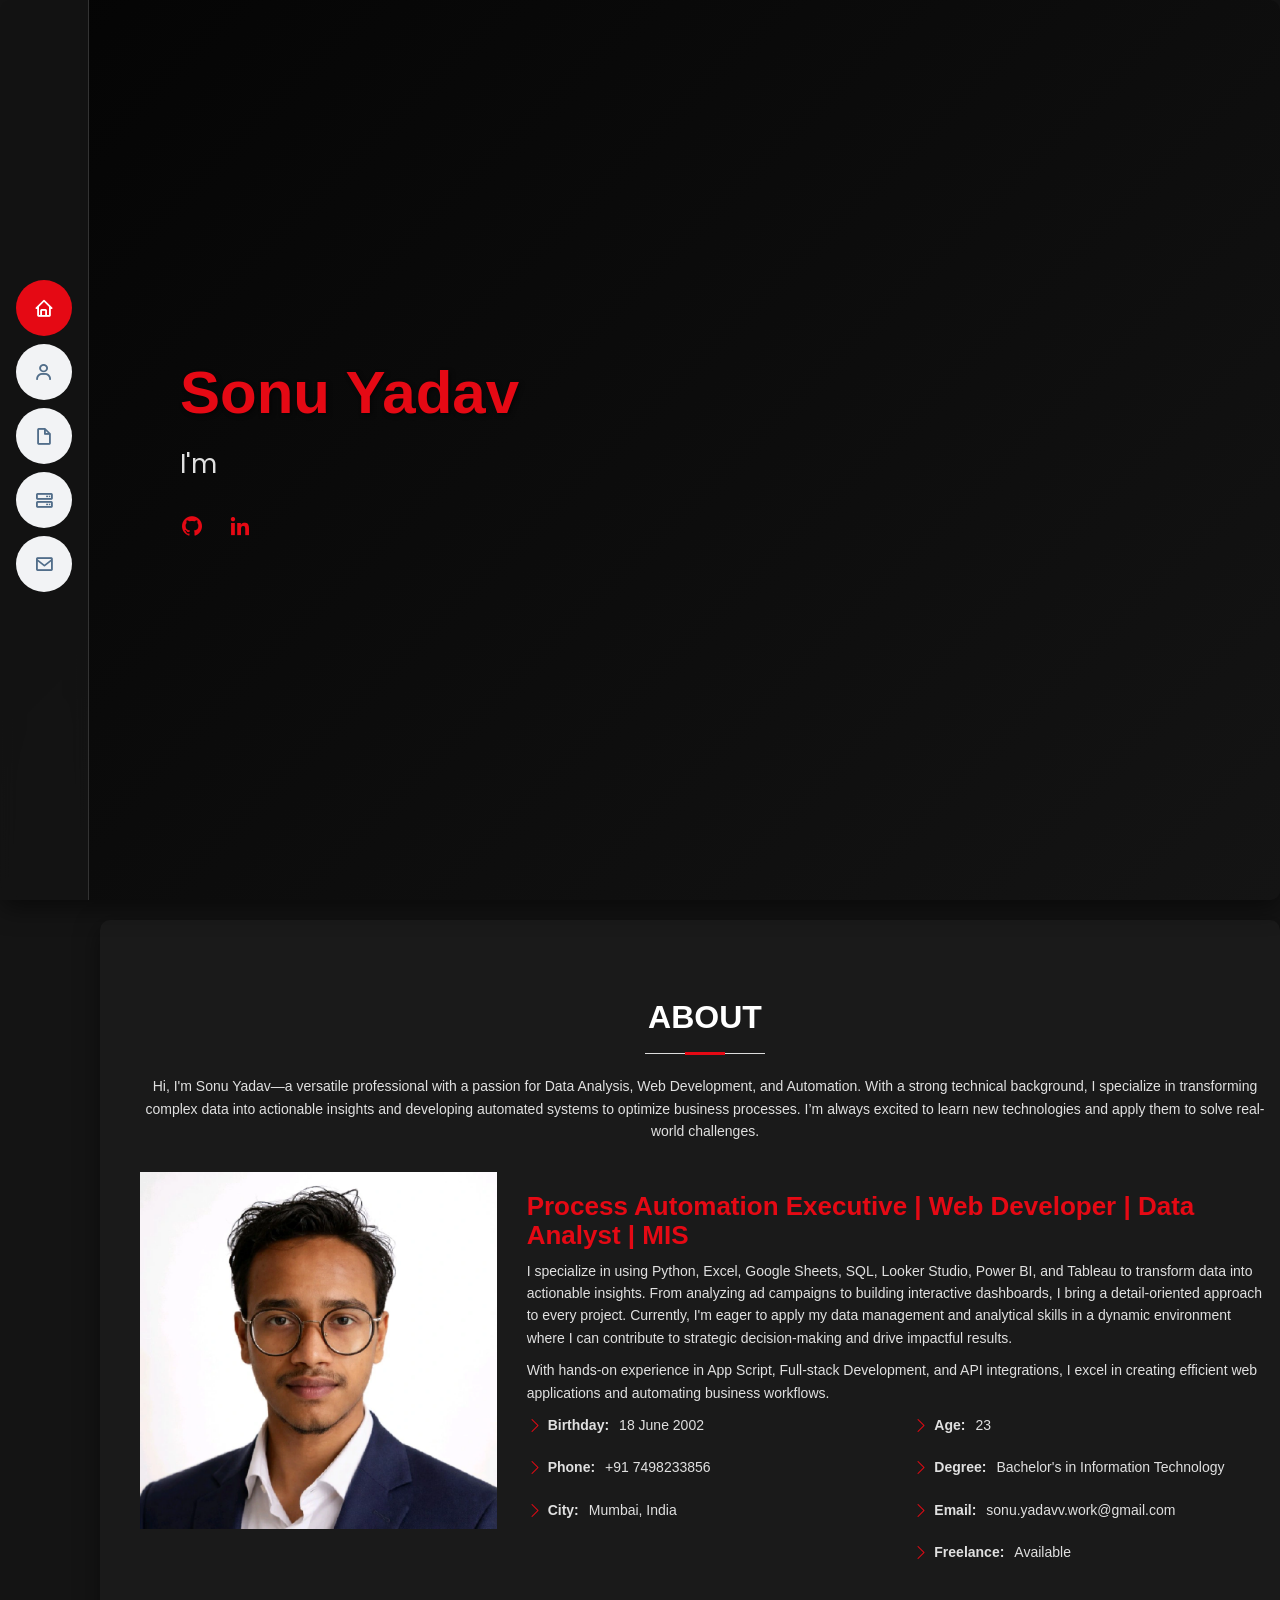
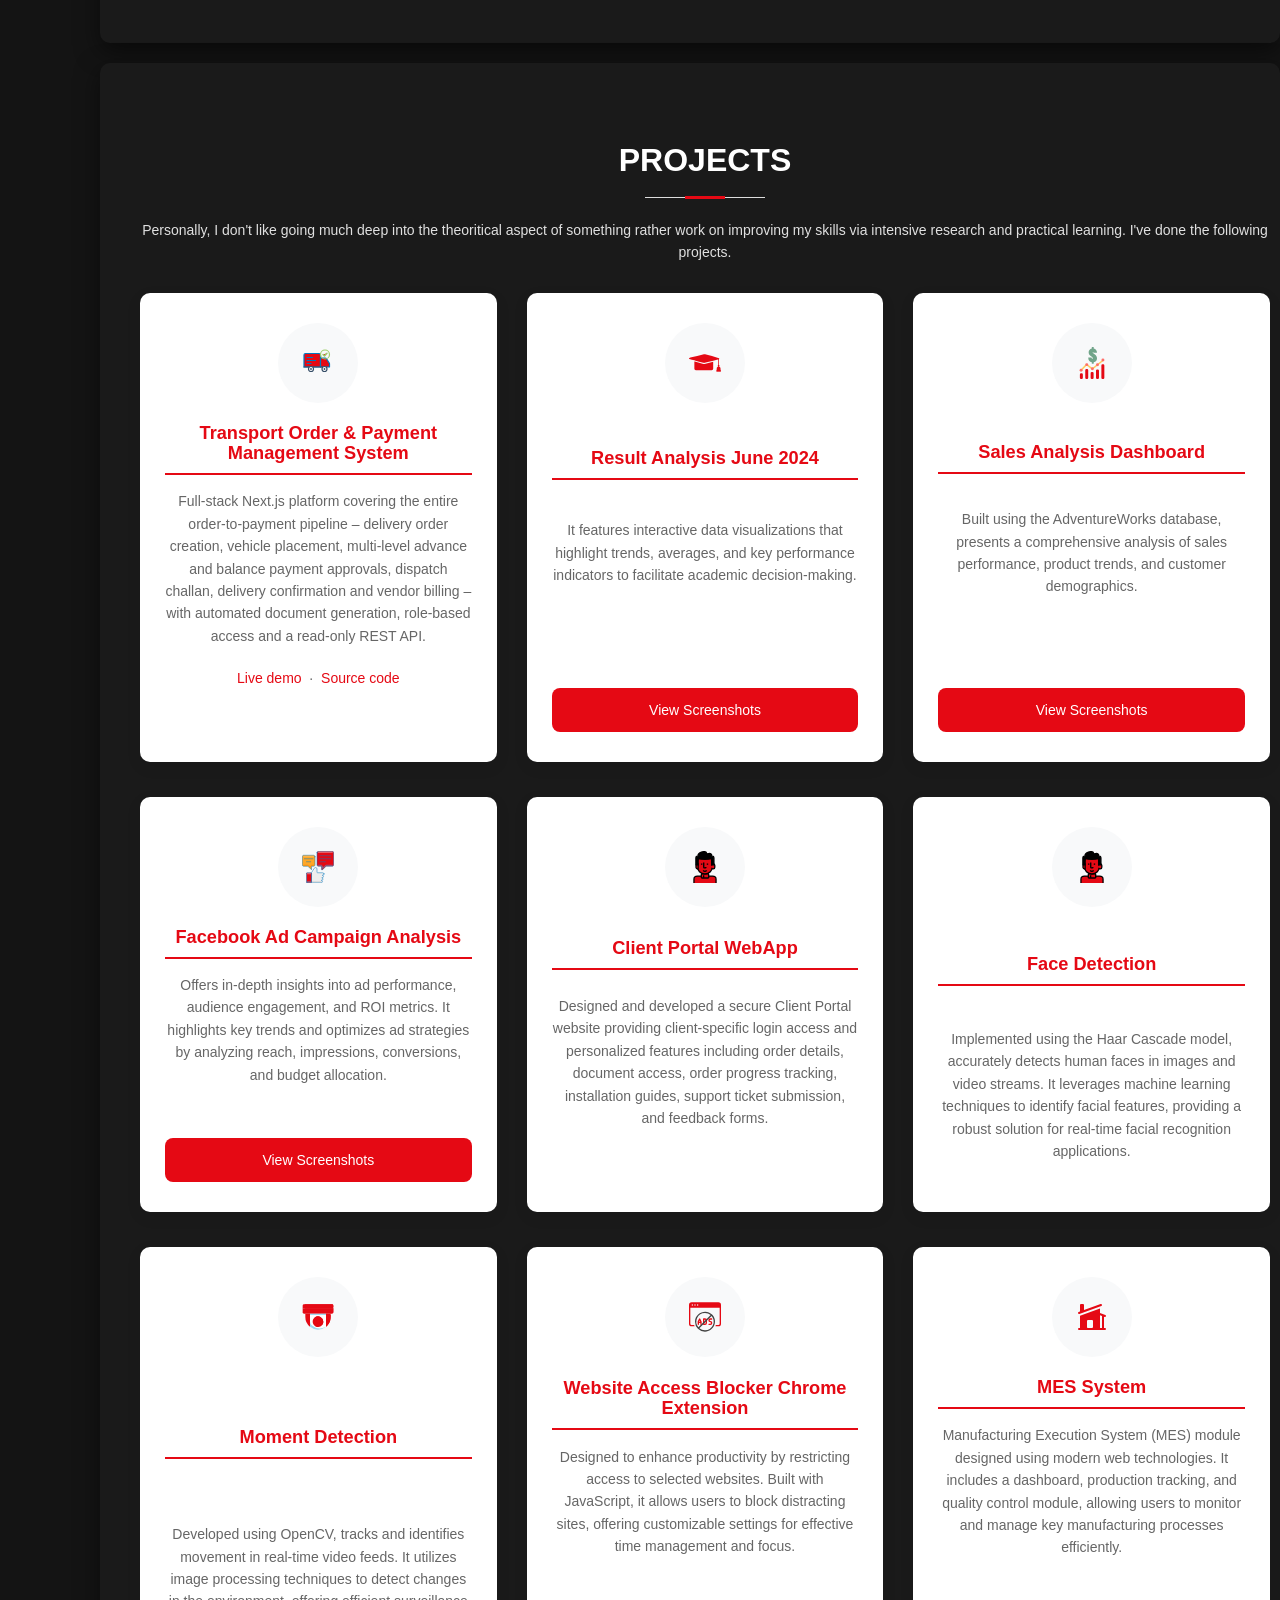
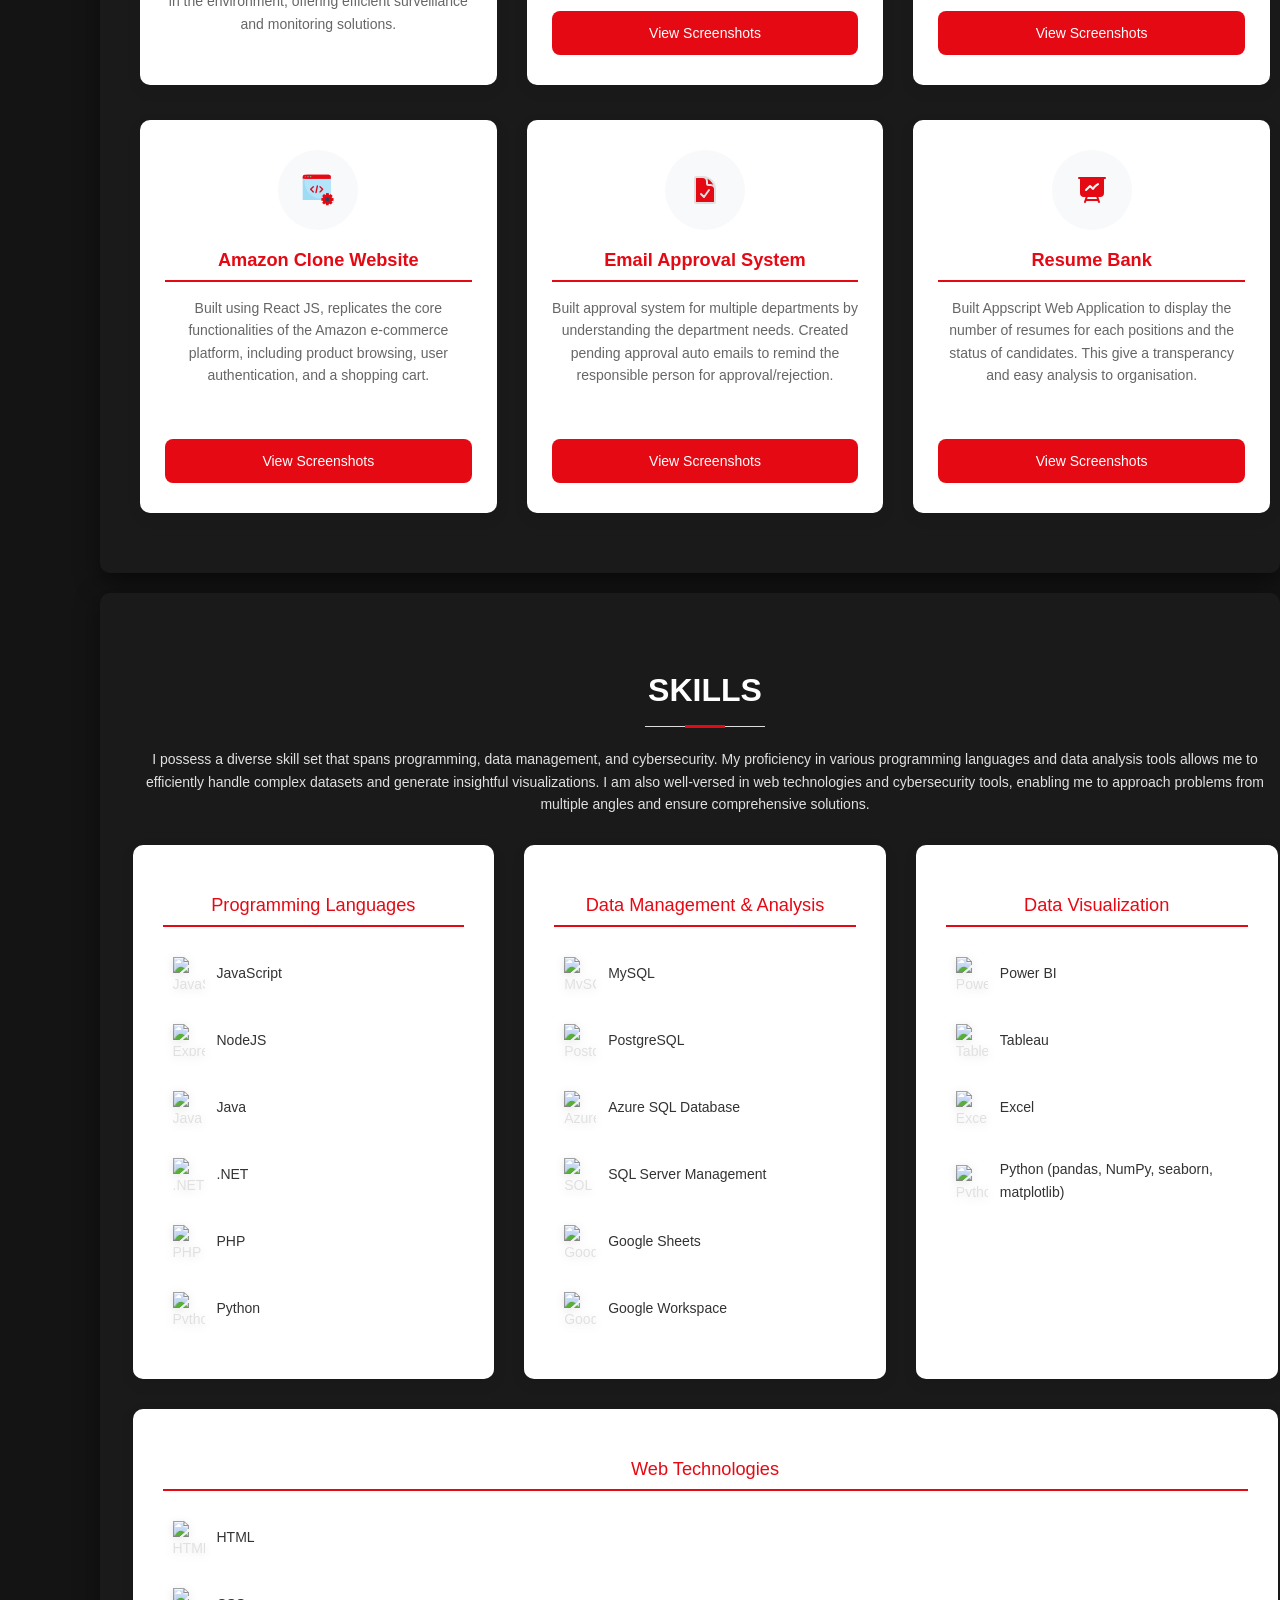
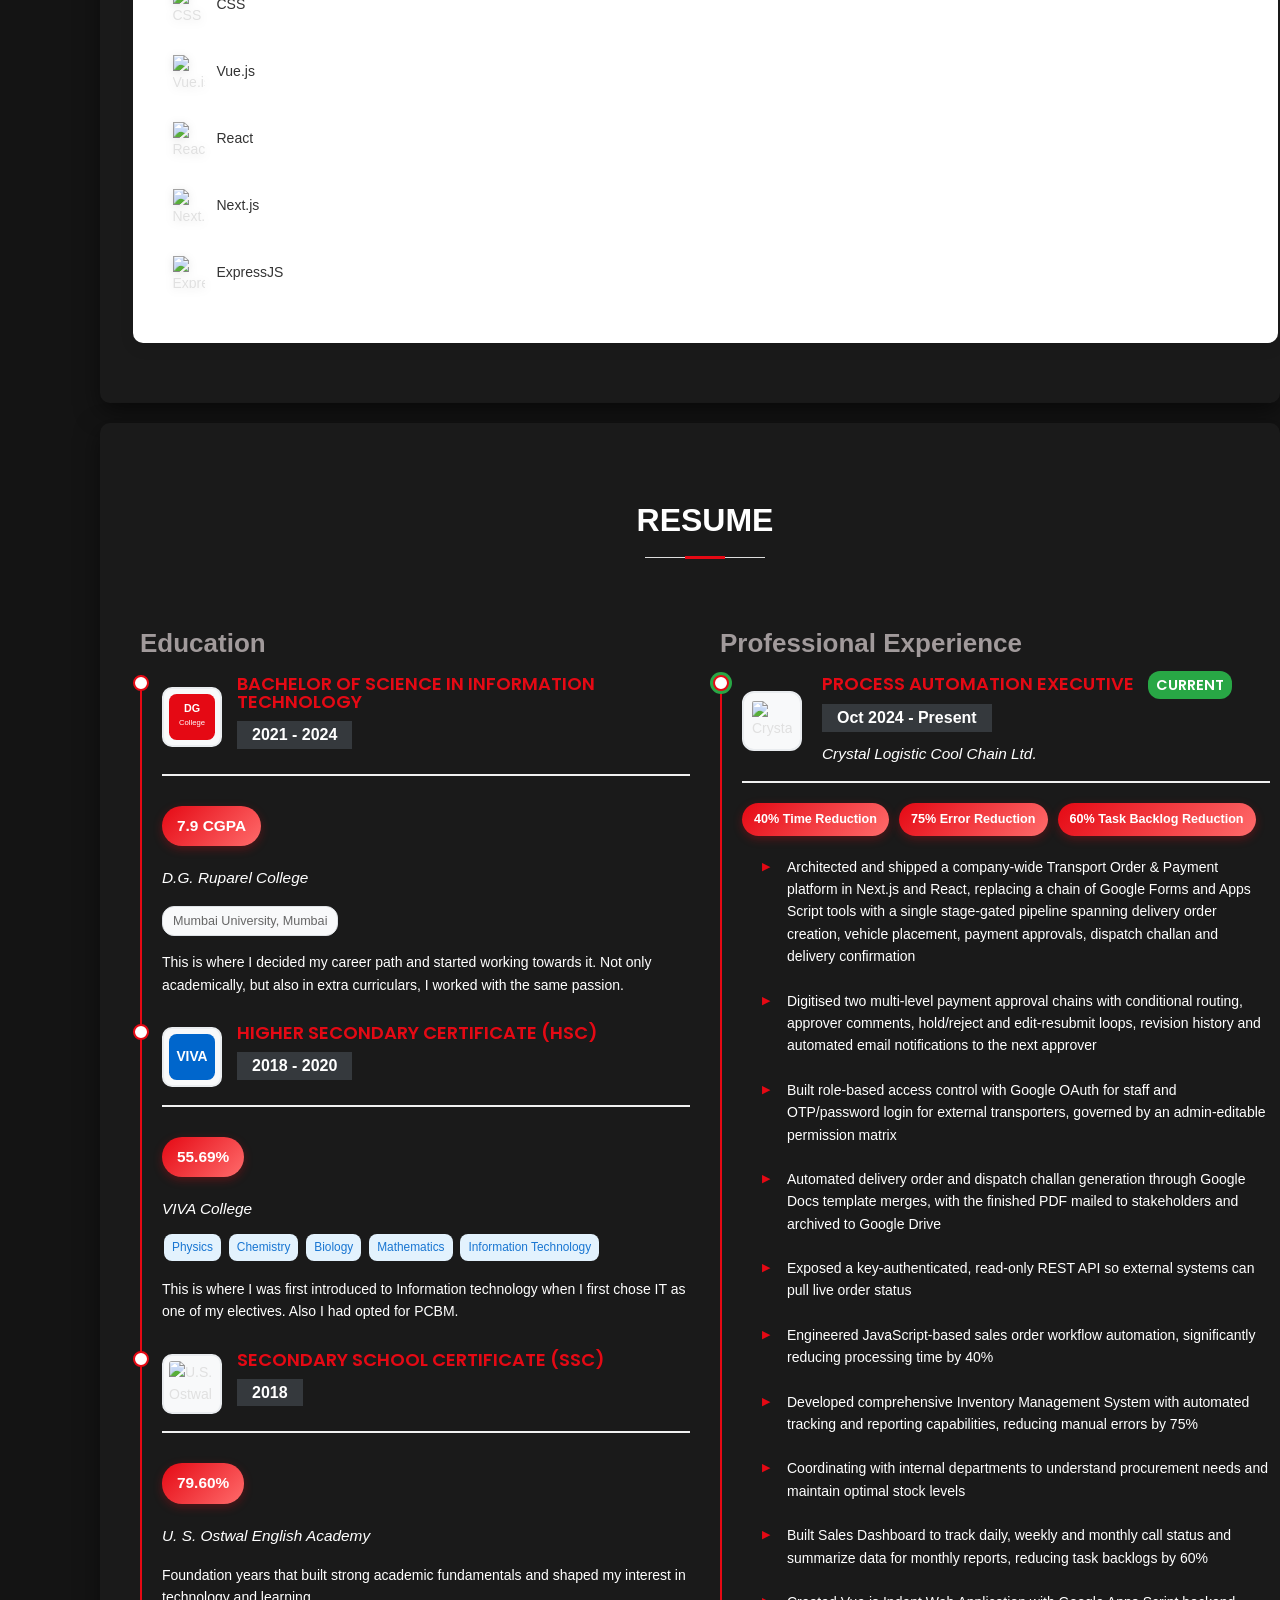
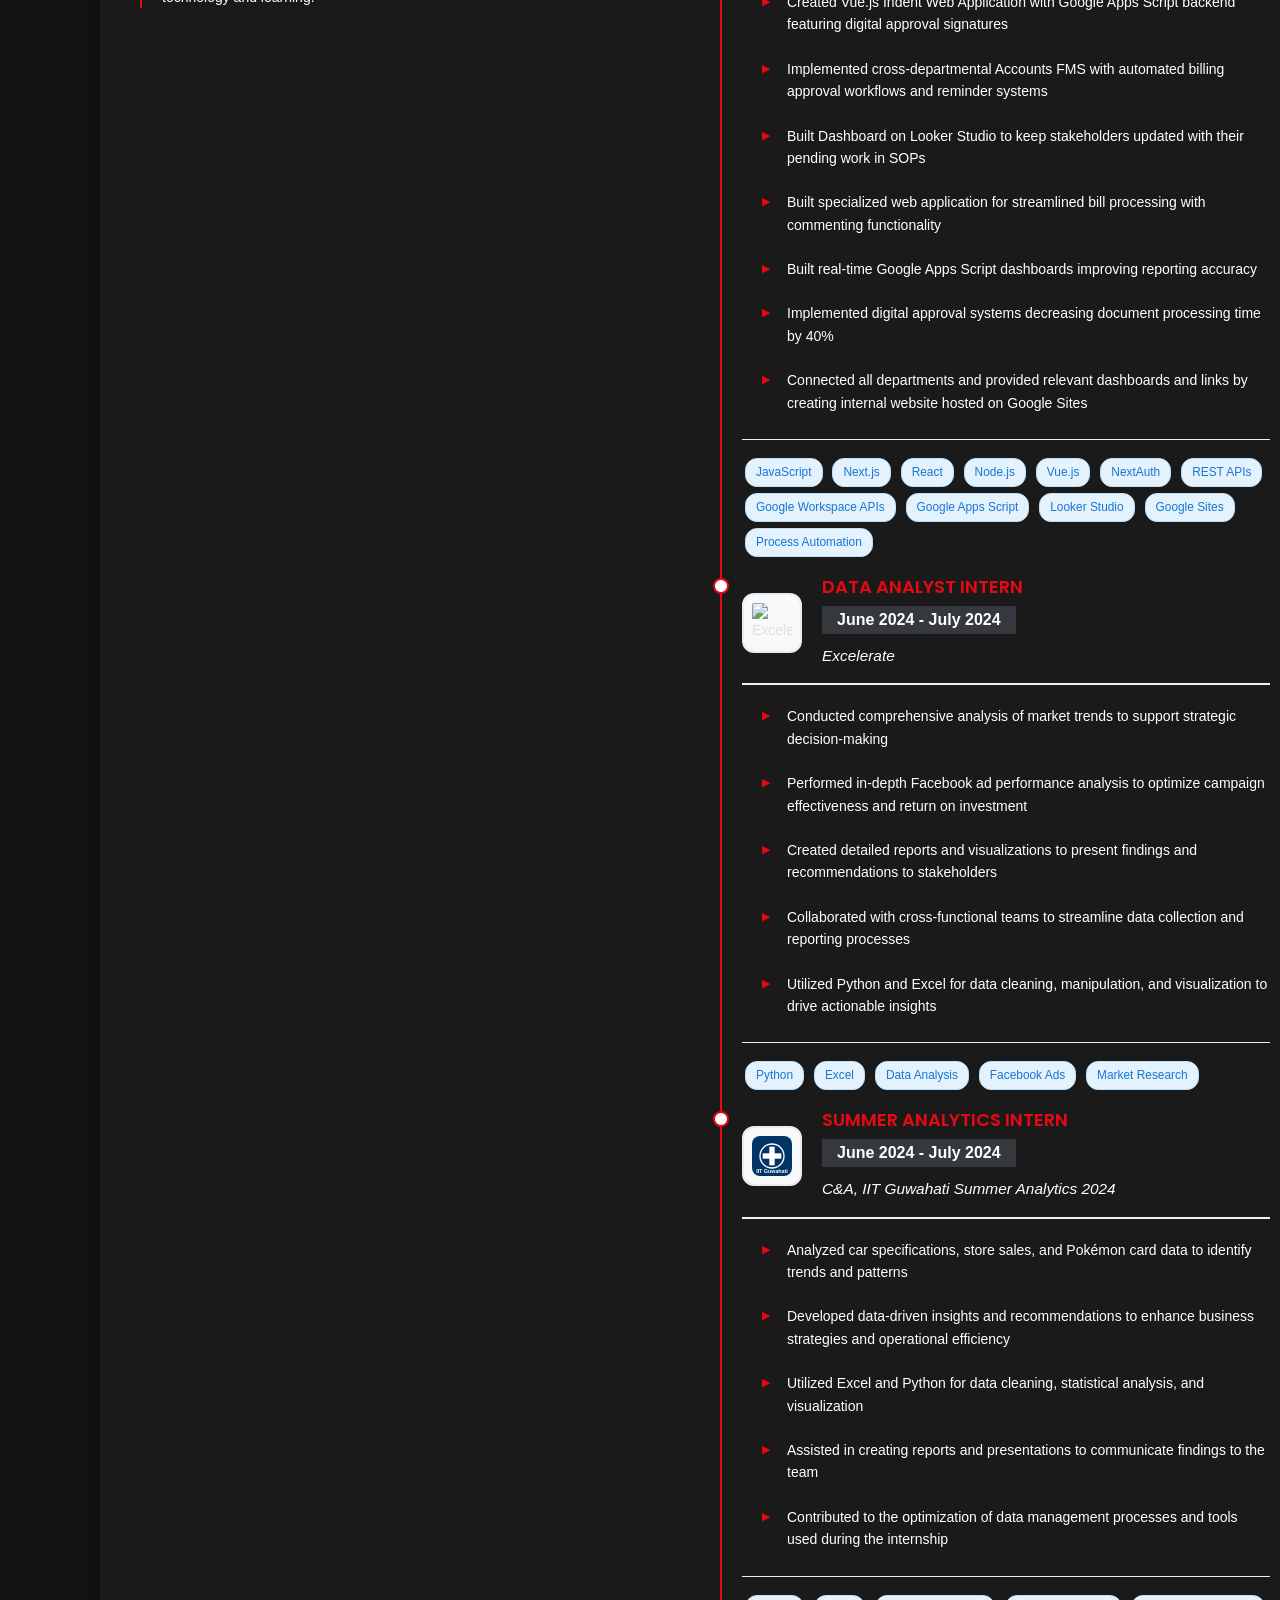
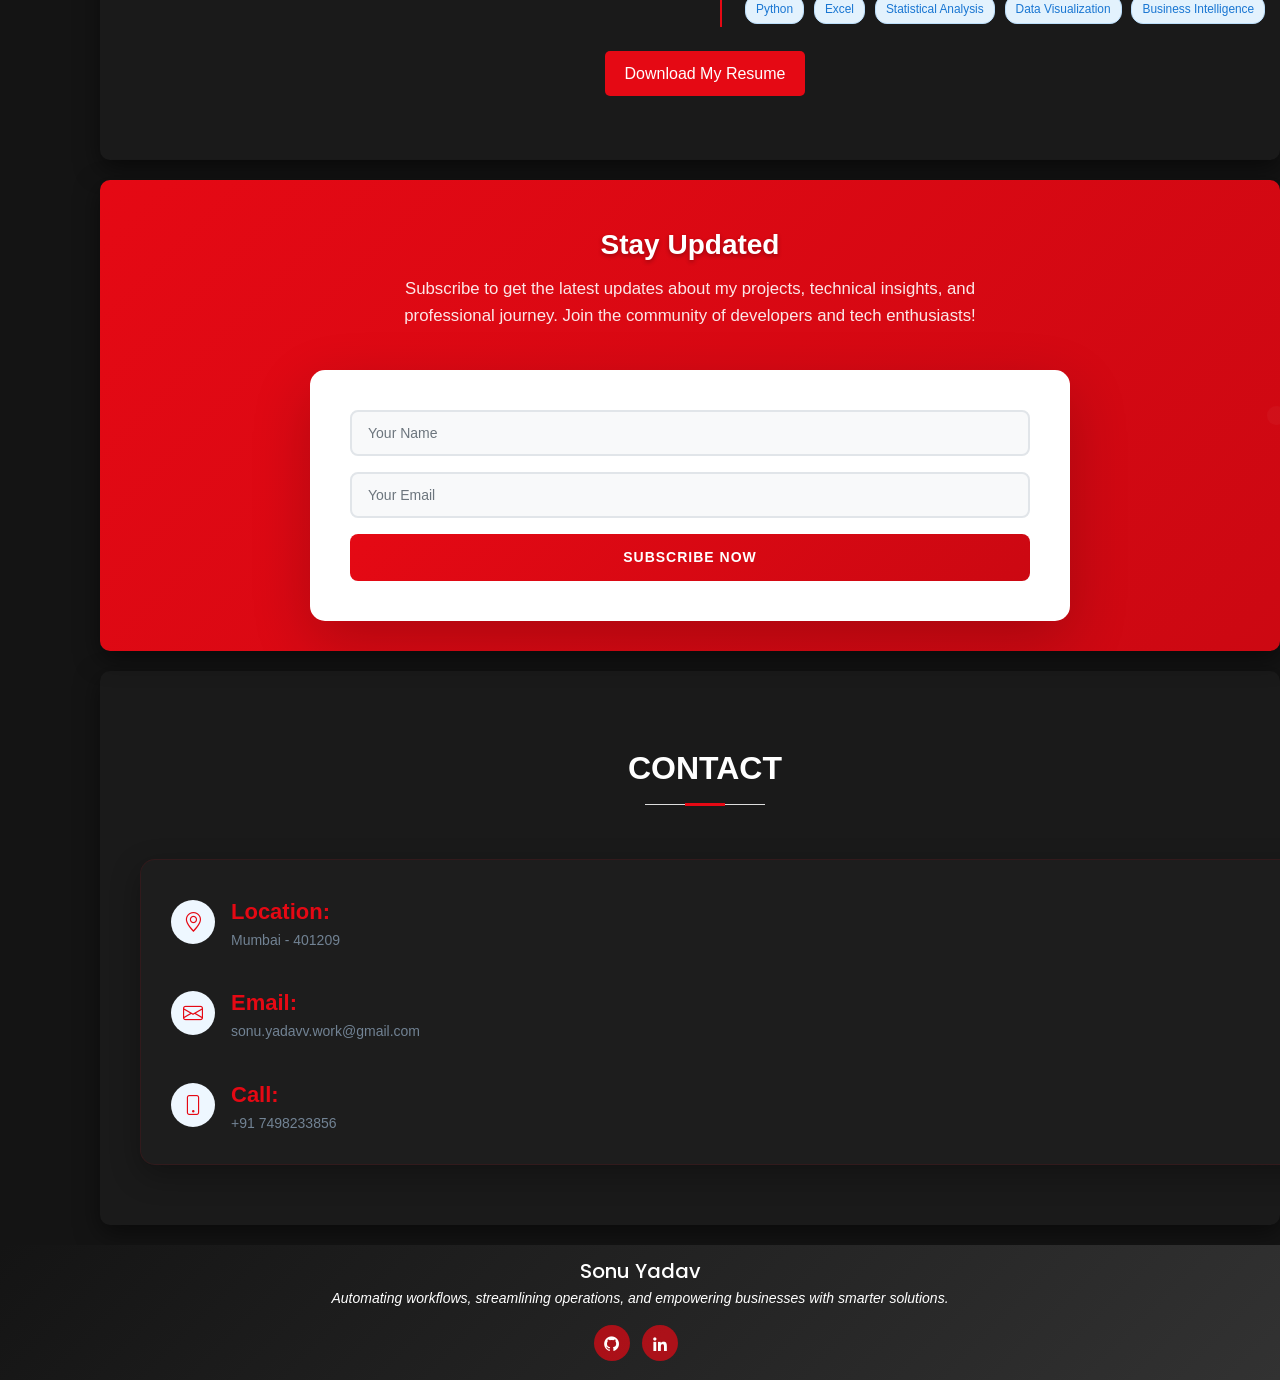
==== commit 09befbdf: "Link the platform card to the live demo, source alongside it Co-Authored-By: Claude Opus 5 (1M conte" ====
--- a/index.html
+++ b/index.html
@@ -151,8 +151,9 @@
                   <circle cx="46" cy="15" r="9" fill="none" stroke="#9dcc6b" stroke-width="2.4"/>
                 </svg>
               </div>
-              <h4><a href="#">Transport Order &amp; Payment Management System</a></h4>
-              <p>Full-stack Next.js platform covering the entire order-to-payment pipeline &ndash; delivery order creation, vehicle placement, multi-level advance and balance payment approvals, dispatch challan, delivery confirmation and vendor billing &ndash; with automated document generation, role-based access and a read-only REST API.</p><br>
+              <h4><a href="https://freightflow-demo-lovat.vercel.app">Transport Order &amp; Payment Management System</a></h4>
+              <p>Full-stack Next.js platform covering the entire order-to-payment pipeline &ndash; delivery order creation, vehicle placement, multi-level advance and balance payment approvals, dispatch challan, delivery confirmation and vendor billing &ndash; with automated document generation, role-based access and a read-only REST API.</p>
+              <p style="font-size:14px;"><a href="https://freightflow-demo-lovat.vercel.app">Live demo</a> &nbsp;·&nbsp; <a href="https://github.com/sonu-yadavv/freightflow-demo">Source code</a></p><br>
             </div>
           </div>
 
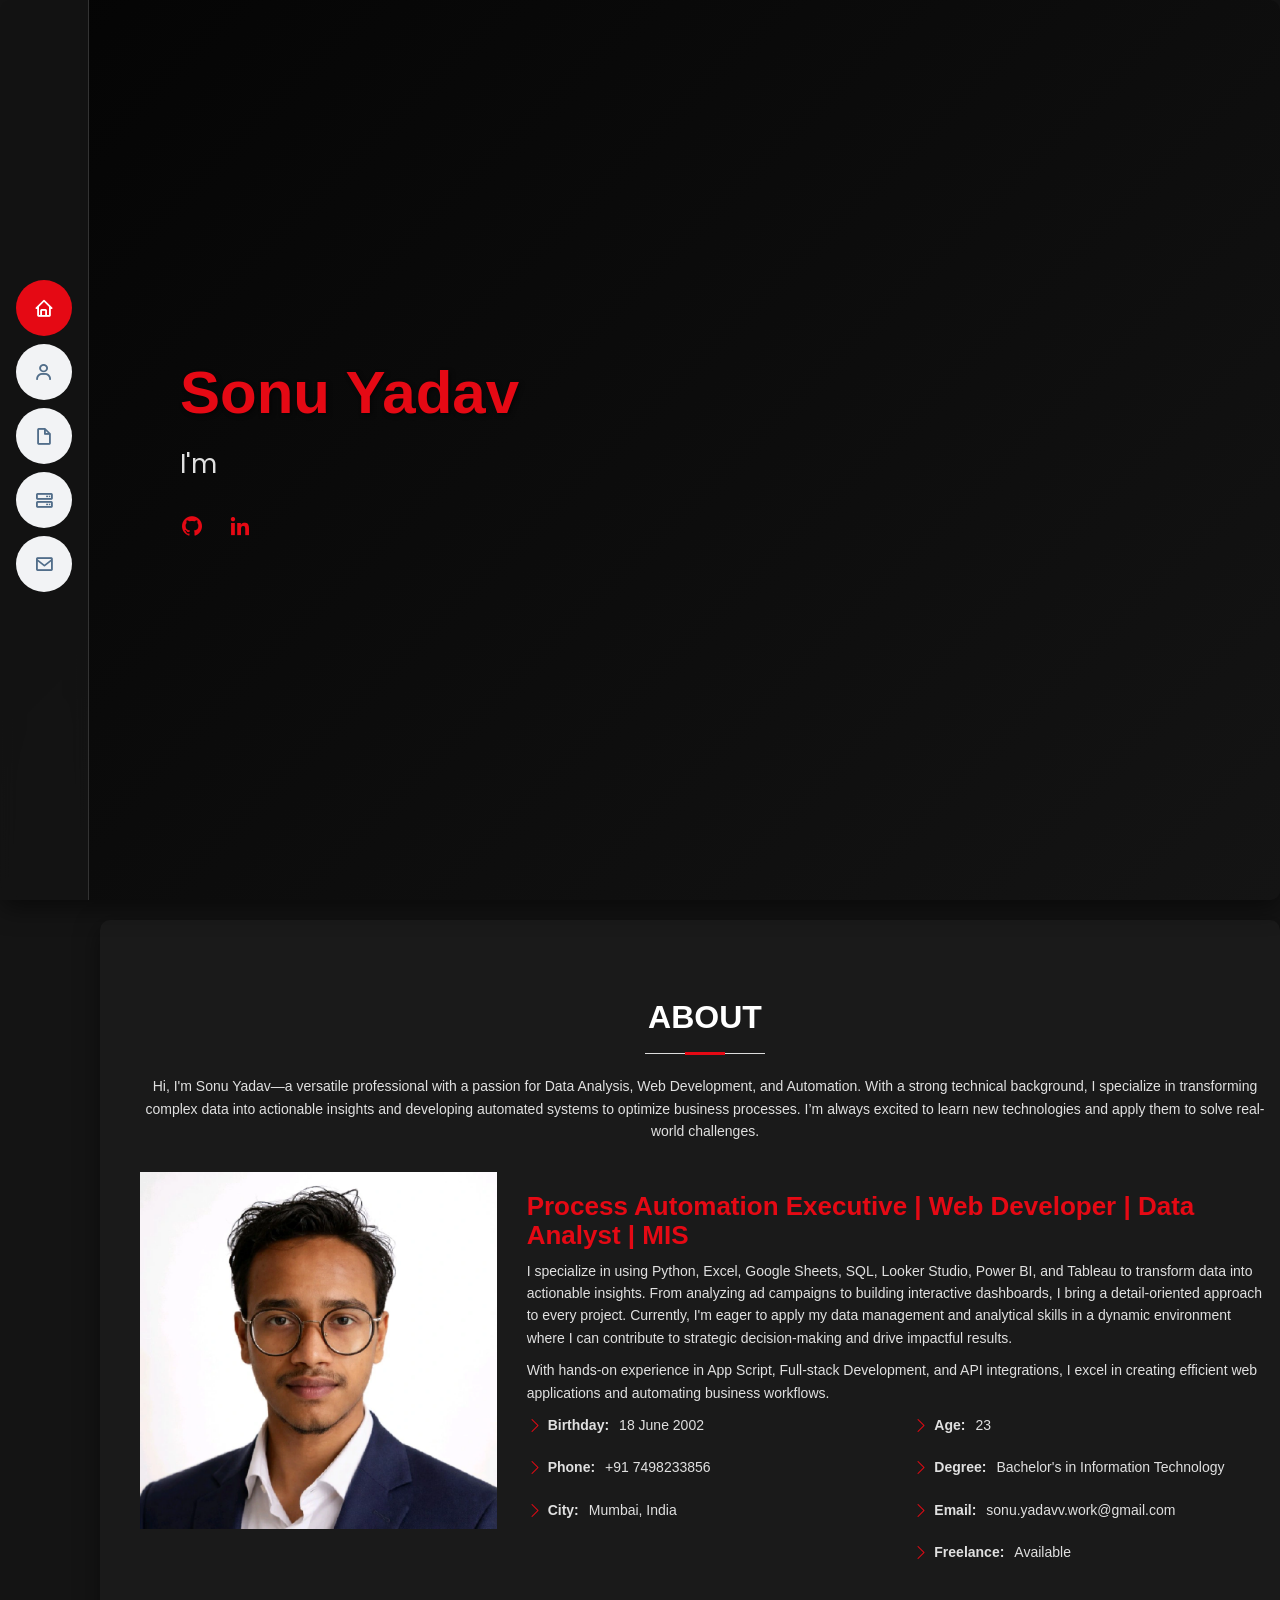
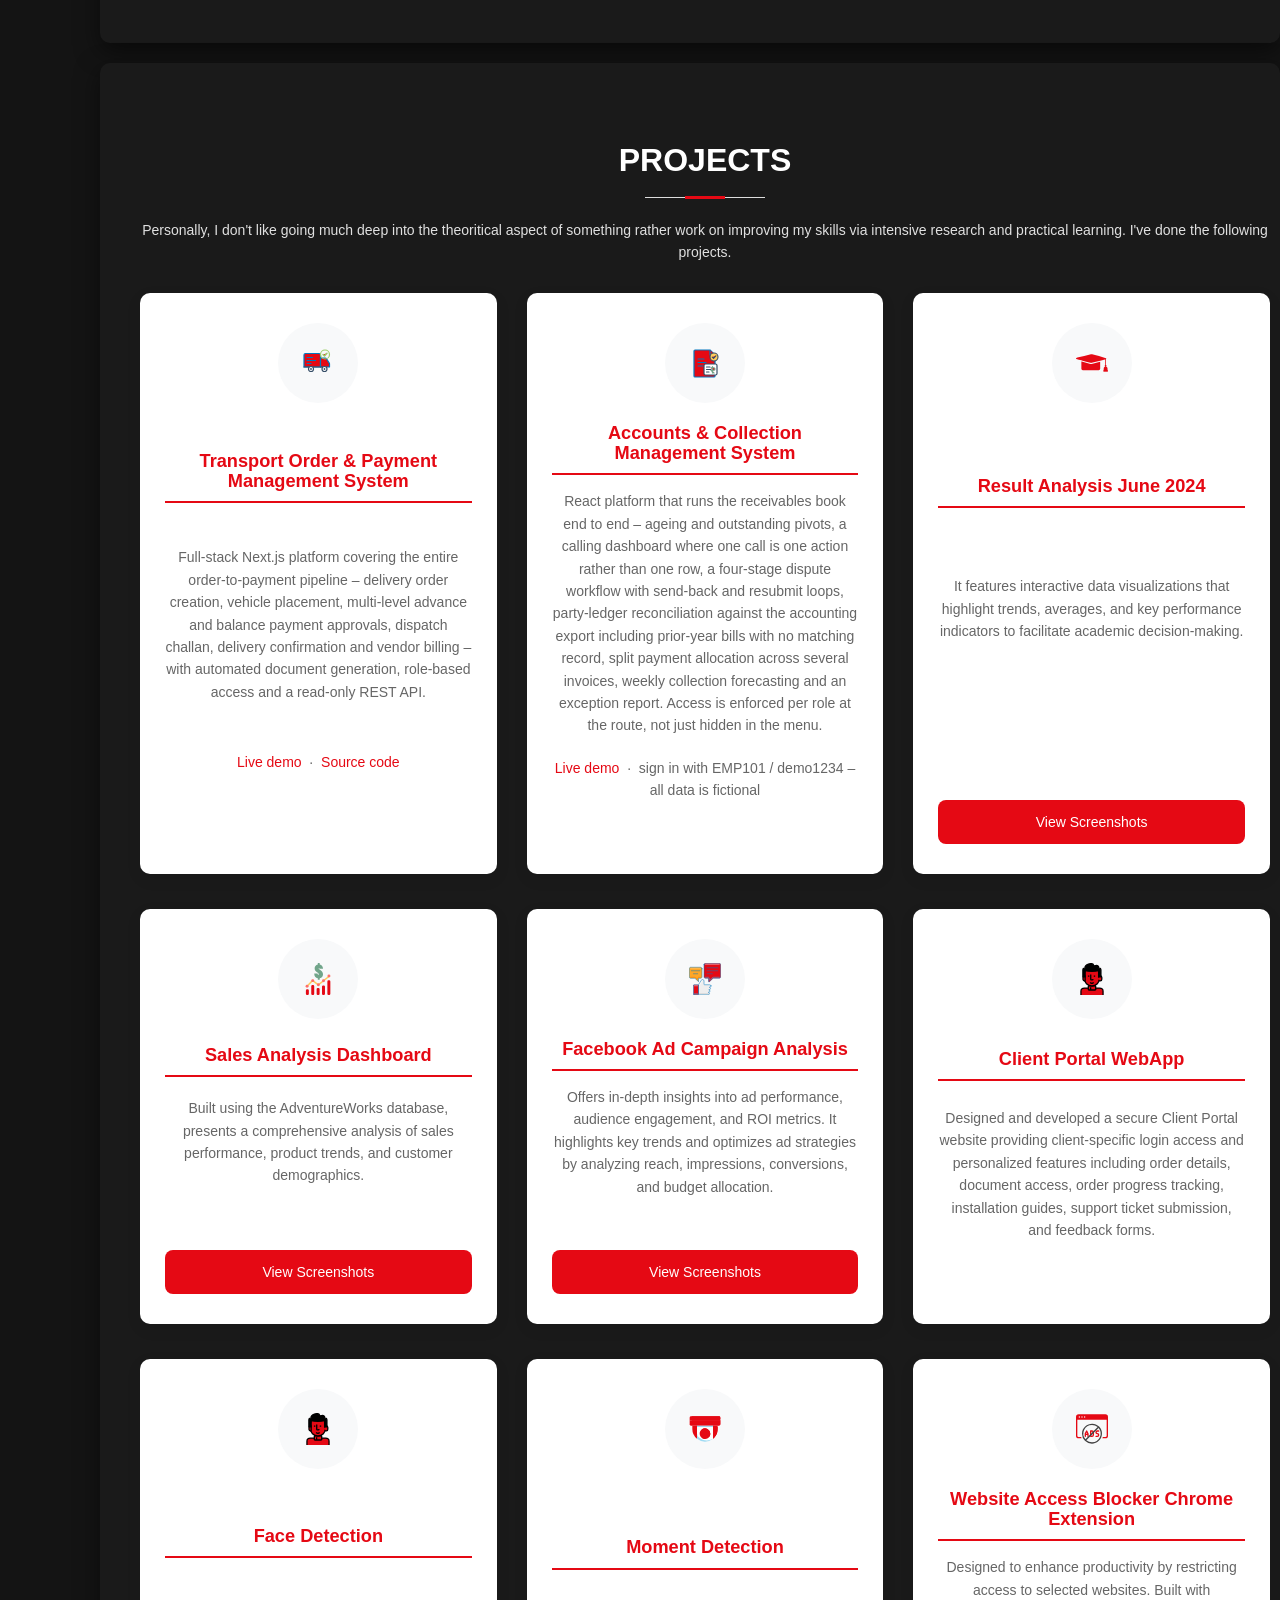
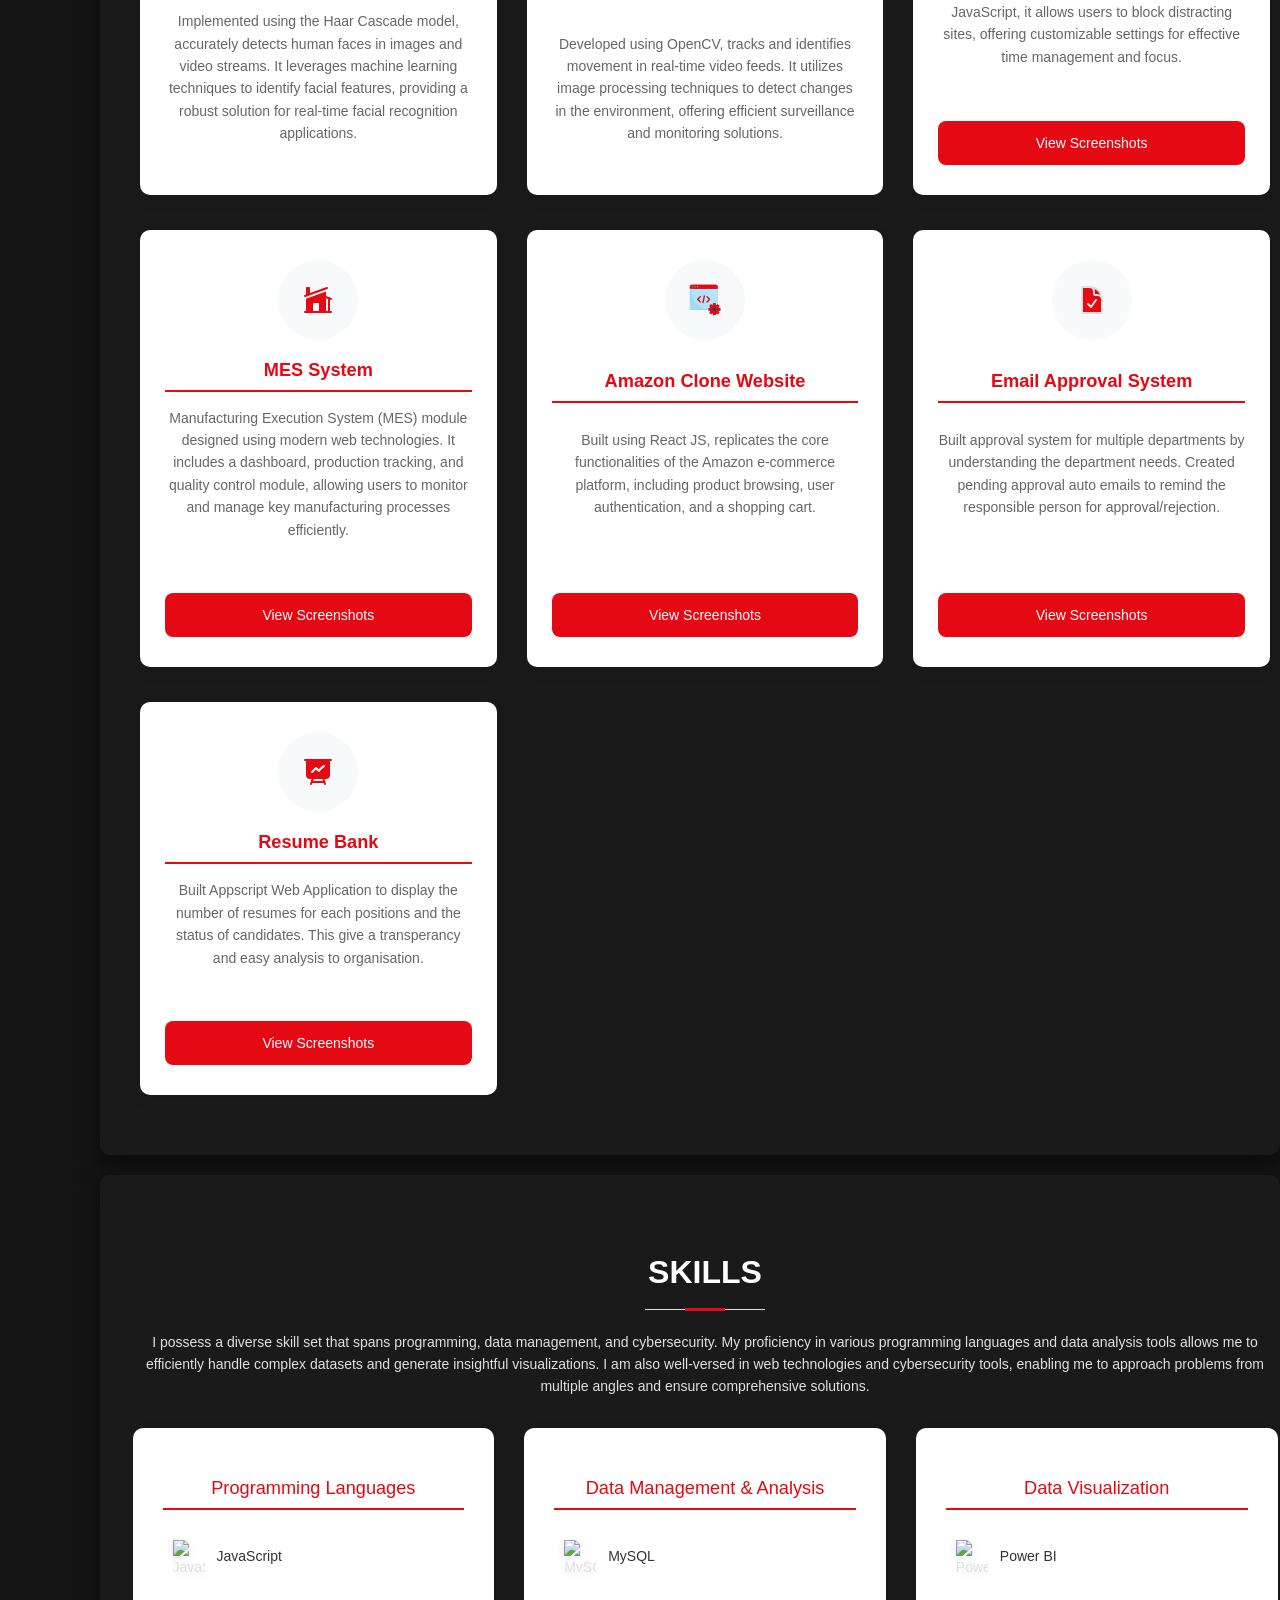
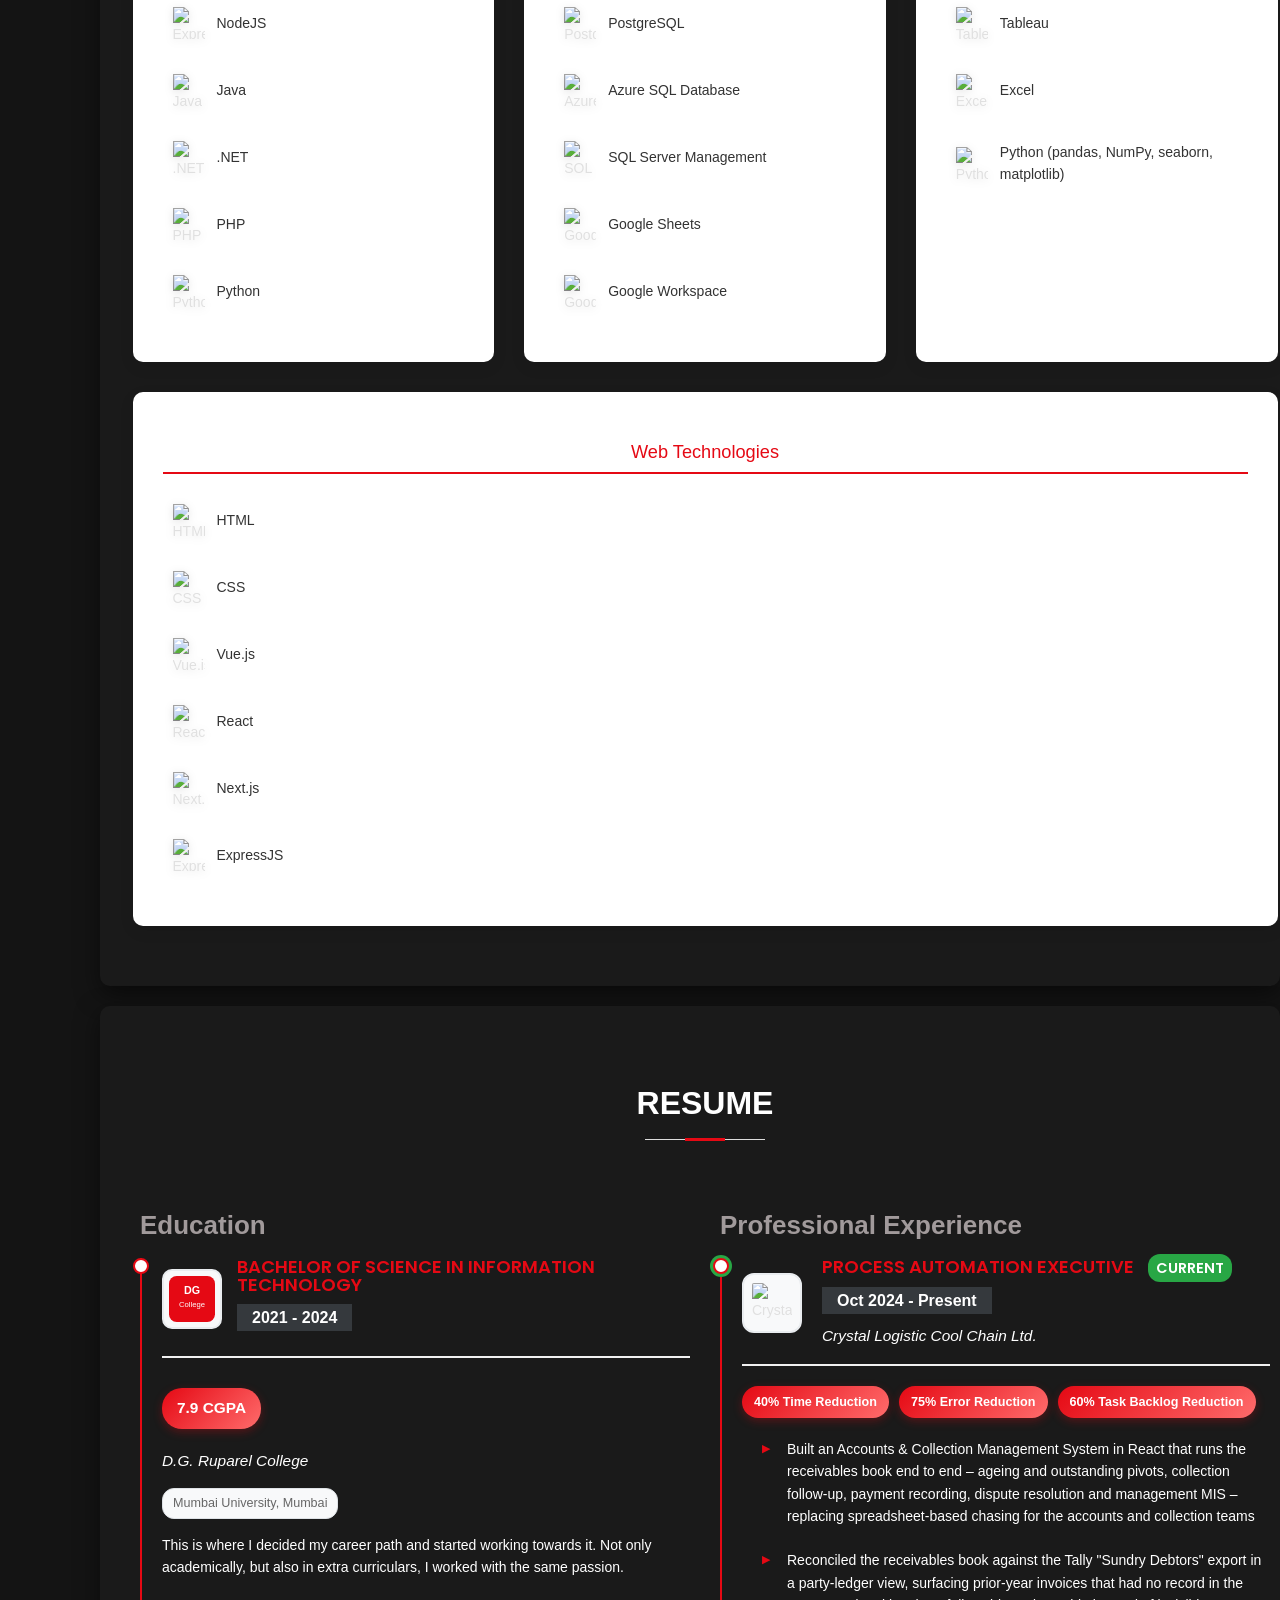
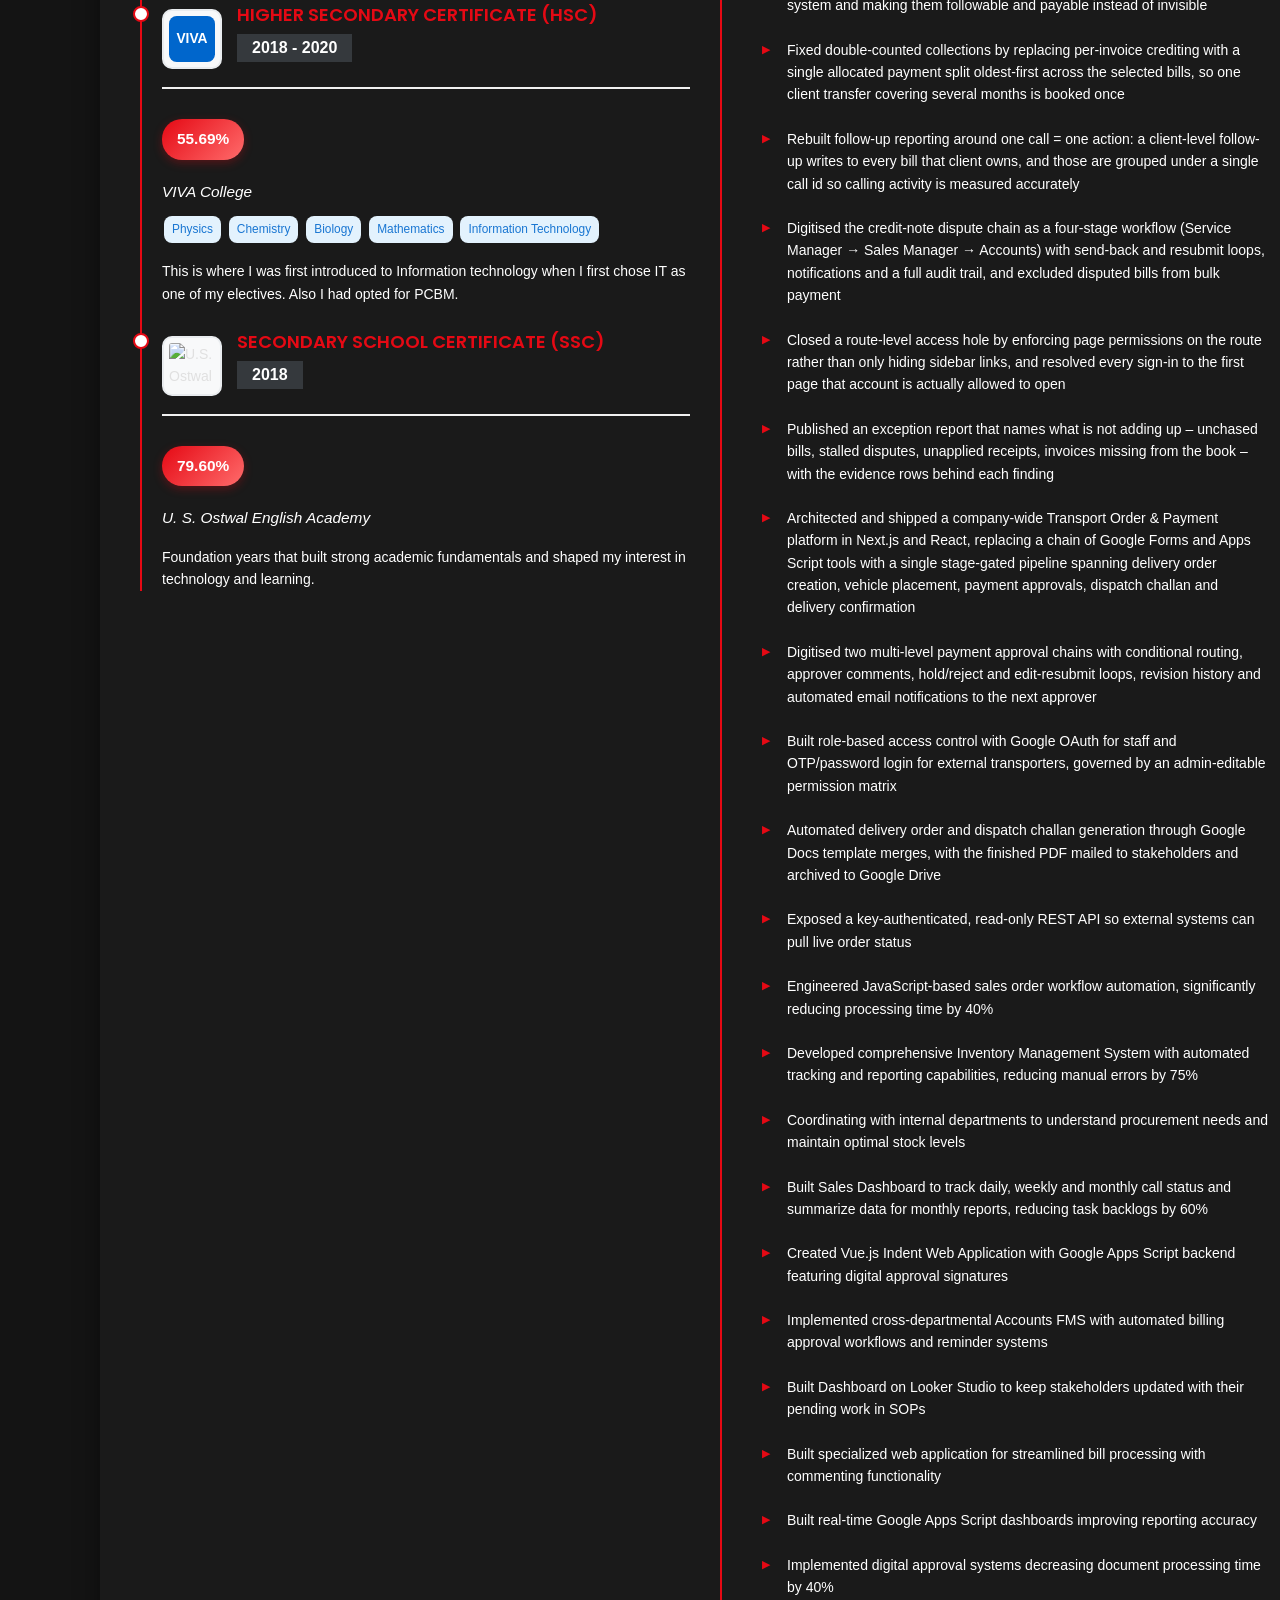
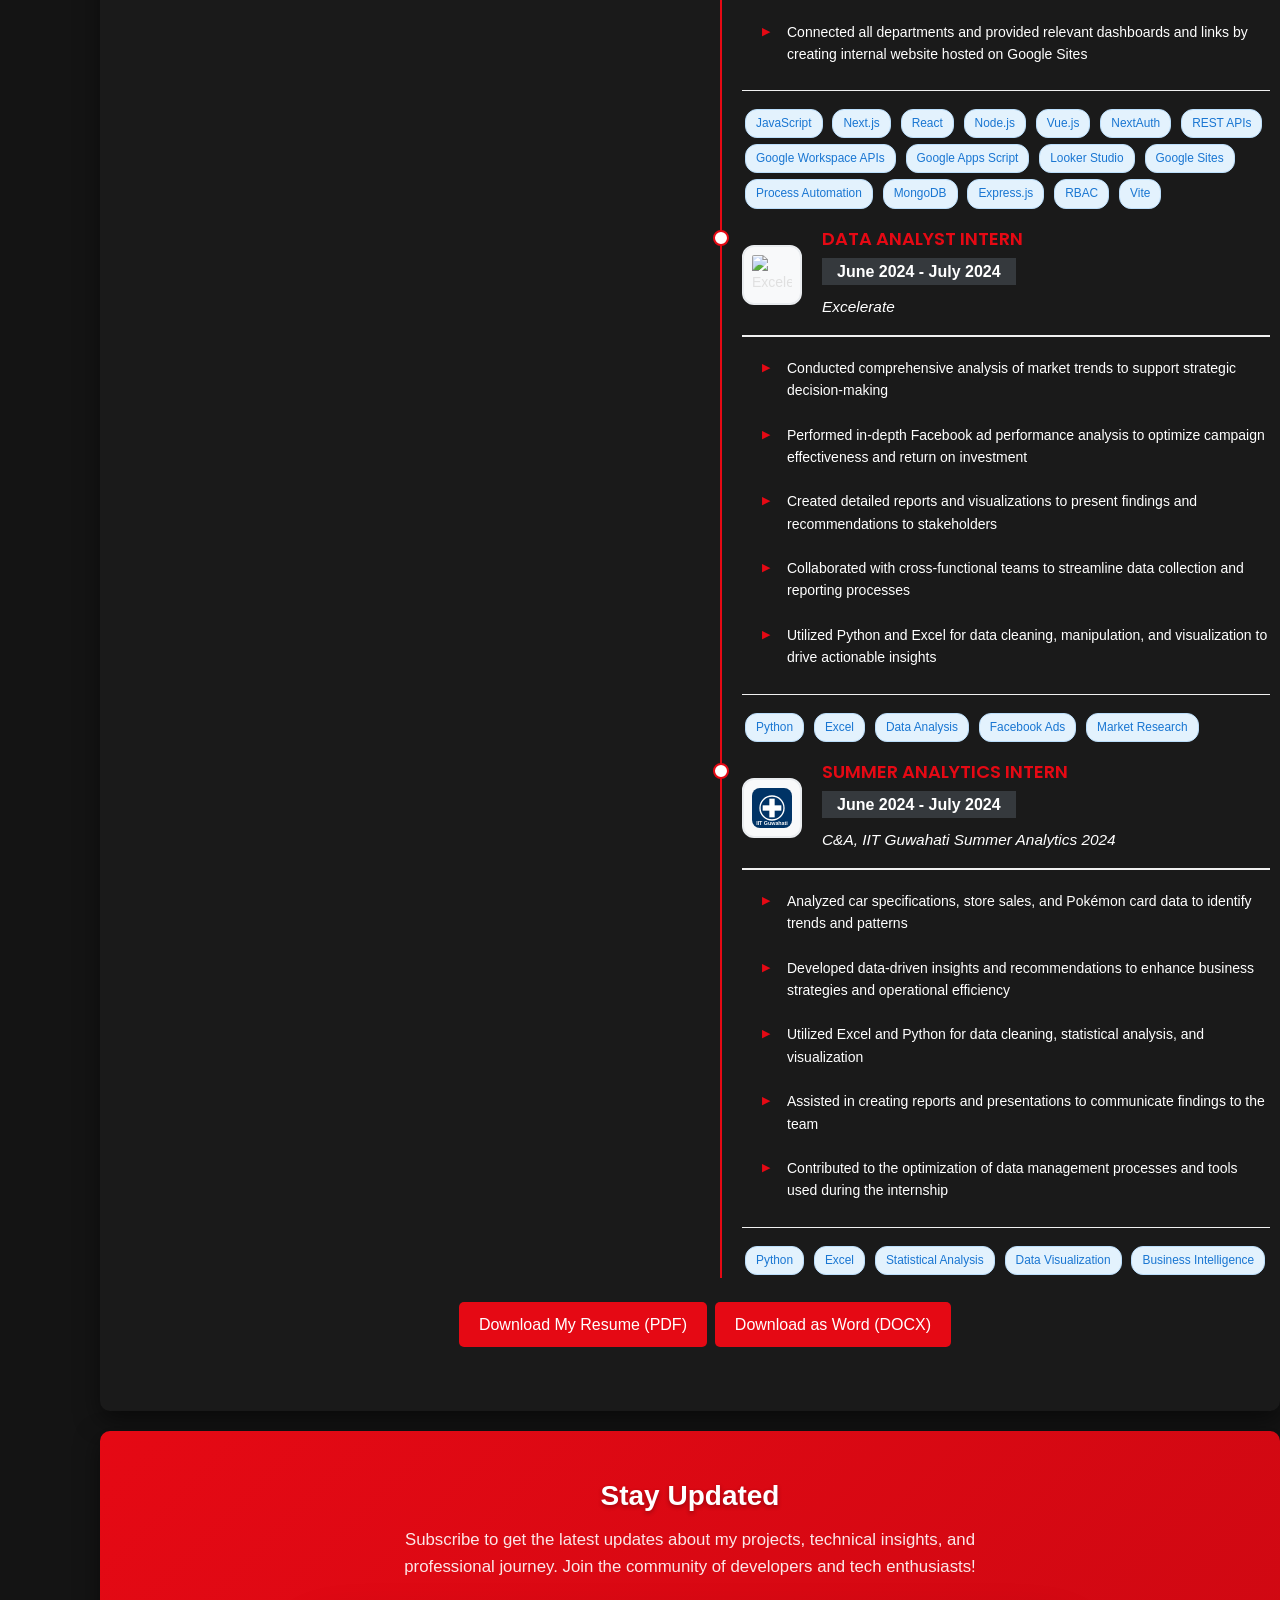
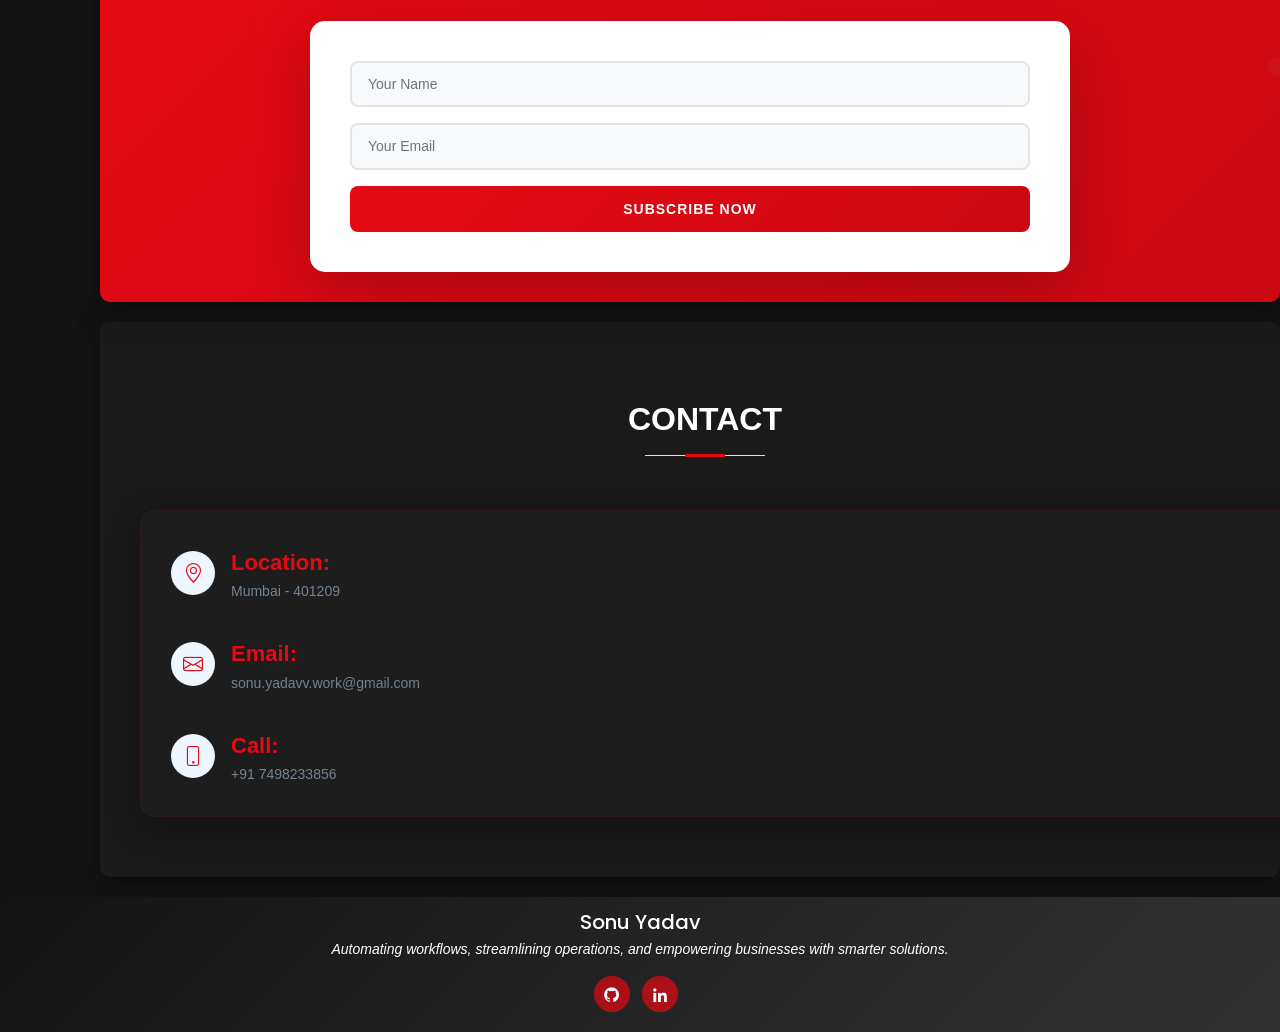
==== commit 2825e920: "Add the Accounts & Collection system and refresh the resume The receivables work was the largest thi" ====
--- a/index.html
+++ b/index.html
@@ -157,7 +157,27 @@
             </div>
           </div>
 
-          <div class="col-lg-4 col-md-6 d-flex align-items-stretch mt-4 mt-md-0" data-aos="zoom-in" data-aos-delay="100">
+          
+          <div class="col-lg-4 col-md-6 d-flex align-items-stretch mt-4 mt-md-0" data-aos="zoom-in" data-aos-delay="150">
+            <div class="icon-box iconbox-red">
+              <div class="icon">
+                <svg xmlns="http://www.w3.org/2000/svg" width="100" height="100" viewBox="0 0 64 64">
+                  <path d="M12 6h30l10 10v42a2 2 0 0 1-2 2H12a2 2 0 0 1-2-2V8a2 2 0 0 1 2-2z" fill="#9fdbf3" stroke="#0277bd" stroke-width="2.4" stroke-linejoin="round"/>
+                  <path d="M42 6v10h10" fill="#b2e5fb" stroke="#0277bd" stroke-width="2.4" stroke-linejoin="round"/>
+                  <path d="M18 24h12M18 31h16M18 38h9" stroke="#0277bd" stroke-width="2.4" stroke-linecap="round"/>
+                  <rect x="30" y="34" width="26" height="22" rx="3" fill="#fff" stroke="#374f68" stroke-width="2.4"/>
+                  <path d="M35 40h7M35 45h9M35 50h5" stroke="#374f68" stroke-width="2.2" stroke-linecap="round"/>
+                  <path d="M47 39v13M44 41.5h5.5a2.5 2.5 0 0 1 0 5H44l6 5.5" fill="none" stroke="#71a58a" stroke-width="2.4" stroke-linecap="round" stroke-linejoin="round"/>
+                  <circle cx="50" cy="20" r="8" fill="#ffcc5c" stroke="#374f68" stroke-width="2.2"/>
+                  <path d="M46.5 20.2l2.6 2.6 4.6-5.2" fill="none" stroke="#374f68" stroke-width="2.4" stroke-linecap="round" stroke-linejoin="round"/>
+                </svg>
+              </div>
+              <h4><a href="https://accounts-collection-demo.vercel.app">Accounts &amp; Collection Management System</a></h4>
+              <p>React platform that runs the receivables book end to end &ndash; ageing and outstanding pivots, a calling dashboard where one call is one action rather than one row, a four-stage dispute workflow with send-back and resubmit loops, party-ledger reconciliation against the accounting export including prior-year bills with no matching record, split payment allocation across several invoices, weekly collection forecasting and an exception report. Access is enforced per role at the route, not just hidden in the menu.</p>
+              <p style="font-size:14px;"><a href="https://accounts-collection-demo.vercel.app">Live demo</a> &nbsp;&middot;&nbsp; sign in with EMP101 / demo1234 &ndash; all data is fictional</p><br>
+            </div>
+          </div>
+<div class="col-lg-4 col-md-6 d-flex align-items-stretch mt-4 mt-md-0" data-aos="zoom-in" data-aos-delay="100">
             <div class="icon-box iconbox-red">
               <div class="icon">
                 <svg xmlns="http://www.w3.org/2000/svg" width="100" height="100" viewBox="0 0 128 128">
@@ -173,7 +193,7 @@
             </div>
           </div>
 
-          <div class="col-lg-4 col-md-6 d-flex align-items-stretch mt-4 mt-lg-0" data-aos="zoom-in" data-aos-delay="200">
+          <div class="col-lg-4 col-md-6 d-flex align-items-stretch mt-4" data-aos="zoom-in" data-aos-delay="200">
             <div class="icon-box iconbox-red">
               <div class="icon">
                 <svg version="1.1" id="ecommerce_1_" xmlns="http://www.w3.org/2000/svg" x="0" y="0" viewBox="0 0 115 115" style="enable-background:new 0 0 115 115" xml:space="preserve"><style>.st2{fill:#99734a}.st3{fill:#ff6f69}</style>
@@ -565,6 +585,13 @@
 
                     <div class="achievements">
                         <ul>
+                            <li>Built an Accounts &amp; Collection Management System in React that runs the receivables book end to end &ndash; ageing and outstanding pivots, collection follow-up, payment recording, dispute resolution and management MIS &ndash; replacing spreadsheet-based chasing for the accounts and collection teams</li>
+                            <li>Reconciled the receivables book against the Tally &quot;Sundry Debtors&quot; export in a party-ledger view, surfacing prior-year invoices that had no record in the system and making them followable and payable instead of invisible</li>
+                            <li>Fixed double-counted collections by replacing per-invoice crediting with a single allocated payment split oldest-first across the selected bills, so one client transfer covering several months is booked once</li>
+                            <li>Rebuilt follow-up reporting around one call = one action: a client-level follow-up writes to every bill that client owns, and those are grouped under a single call id so calling activity is measured accurately</li>
+                            <li>Digitised the credit-note dispute chain as a four-stage workflow (Service Manager &rarr; Sales Manager &rarr; Accounts) with send-back and resubmit loops, notifications and a full audit trail, and excluded disputed bills from bulk payment</li>
+                            <li>Closed a route-level access hole by enforcing page permissions on the route rather than only hiding sidebar links, and resolved every sign-in to the first page that account is actually allowed to open</li>
+                            <li>Published an exception report that names what is not adding up &ndash; unchased bills, stalled disputes, unapplied receipts, invoices missing from the book &ndash; with the evidence rows behind each finding</li>
                             <li>Architected and shipped a company-wide Transport Order &amp; Payment platform in Next.js and React, replacing a chain of Google Forms and Apps Script tools with a single stage-gated pipeline spanning delivery order creation, vehicle placement, payment approvals, dispatch challan and delivery confirmation</li>
                             <li>Digitised two multi-level payment approval chains with conditional routing, approver comments, hold/reject and edit-resubmit loops, revision history and automated email notifications to the next approver</li>
                             <li>Built role-based access control with Google OAuth for staff and OTP/password login for external transporters, governed by an admin-editable permission matrix</li>
@@ -597,6 +624,10 @@
                         <span class="tech-badge">Looker Studio</span>
                         <span class="tech-badge">Google Sites</span>
                         <span class="tech-badge">Process Automation</span>
+                        <span class="tech-badge">MongoDB</span>
+                        <span class="tech-badge">Express.js</span>
+                        <span class="tech-badge">RBAC</span>
+                        <span class="tech-badge">Vite</span>
                     </div>
                 </div>
 
@@ -662,7 +693,12 @@
         <div class="resume-download">
           <a href="Sonu_Yadav_Resume.pdf" download="Sonu_Yadav_Resume.pdf">
               <button class="download-btn">
-                  Download My Resume
+                  Download My Resume (PDF)
+              </button>
+          </a>
+          <a href="Sonu_Yadav_Resume.docx" download="Sonu_Yadav_Resume.docx">
+              <button class="download-btn">
+                  Download as Word (DOCX)
               </button>
           </a>
       </div>
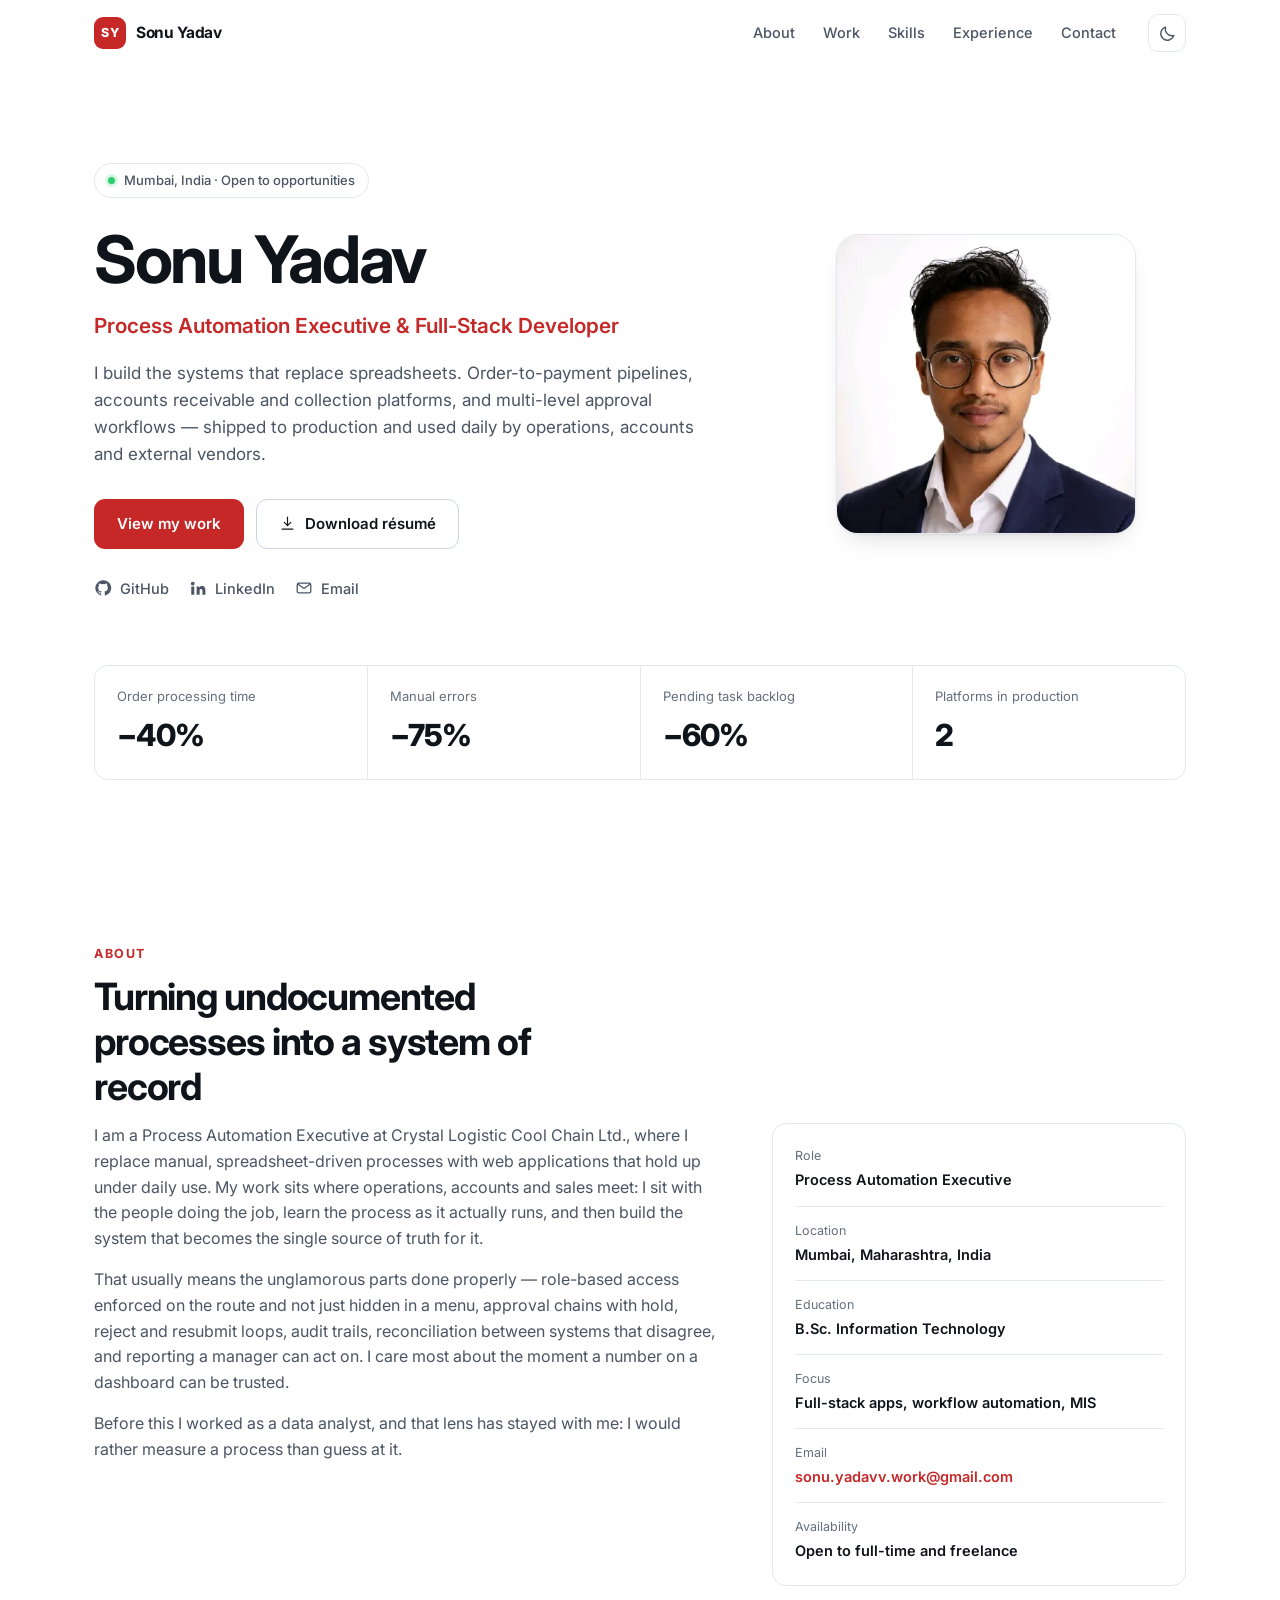
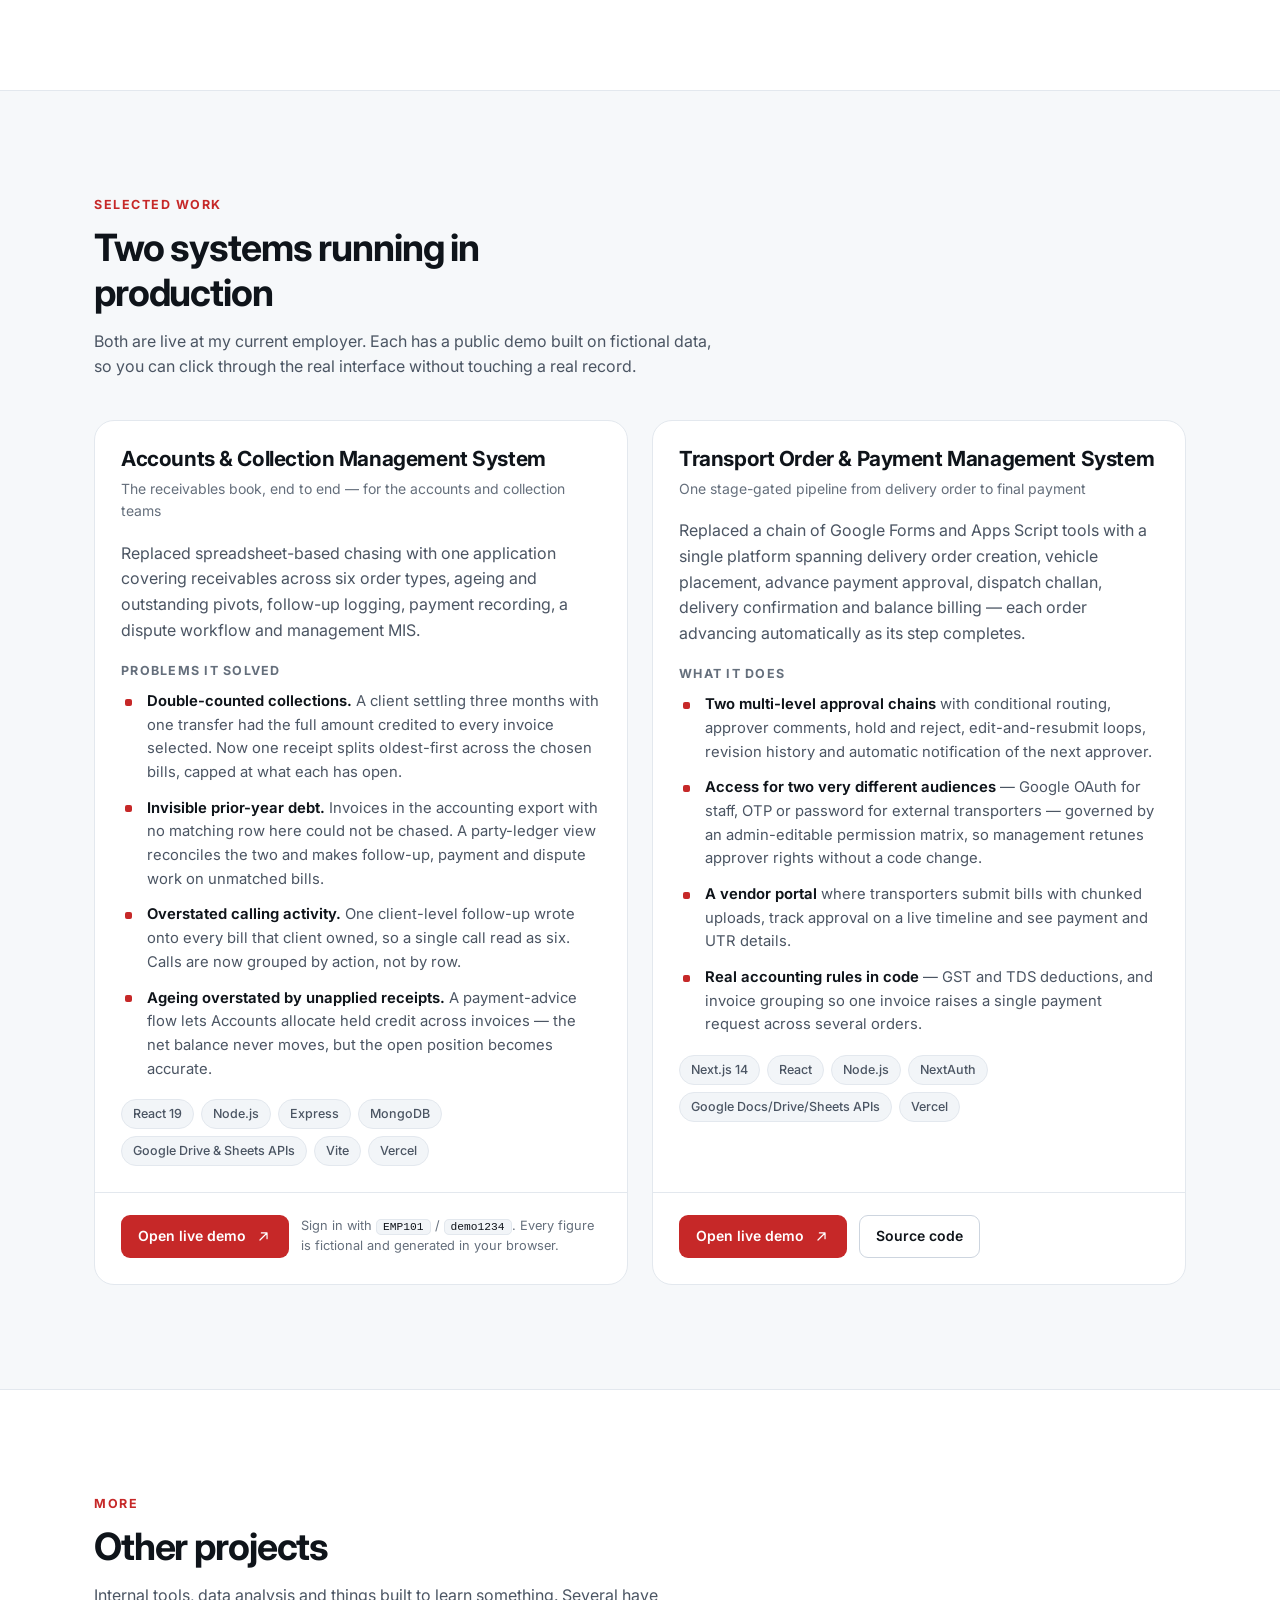
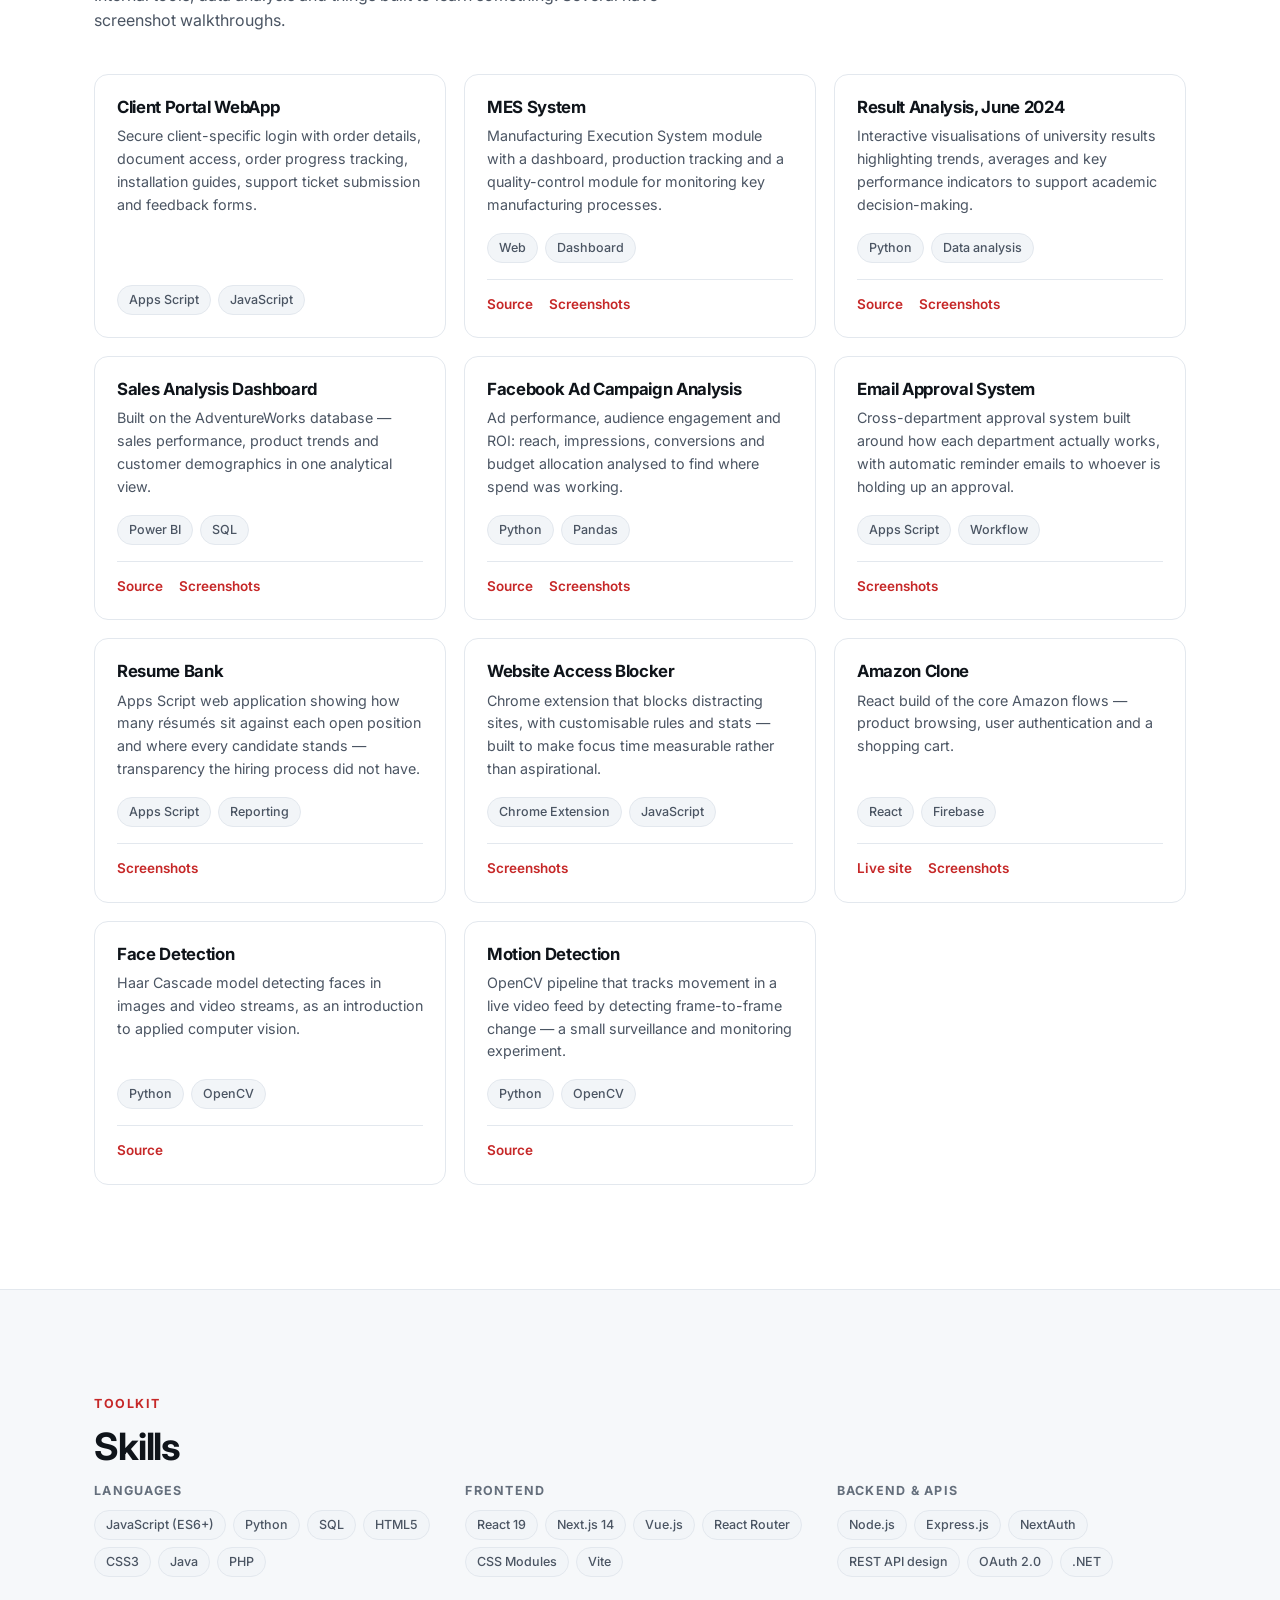
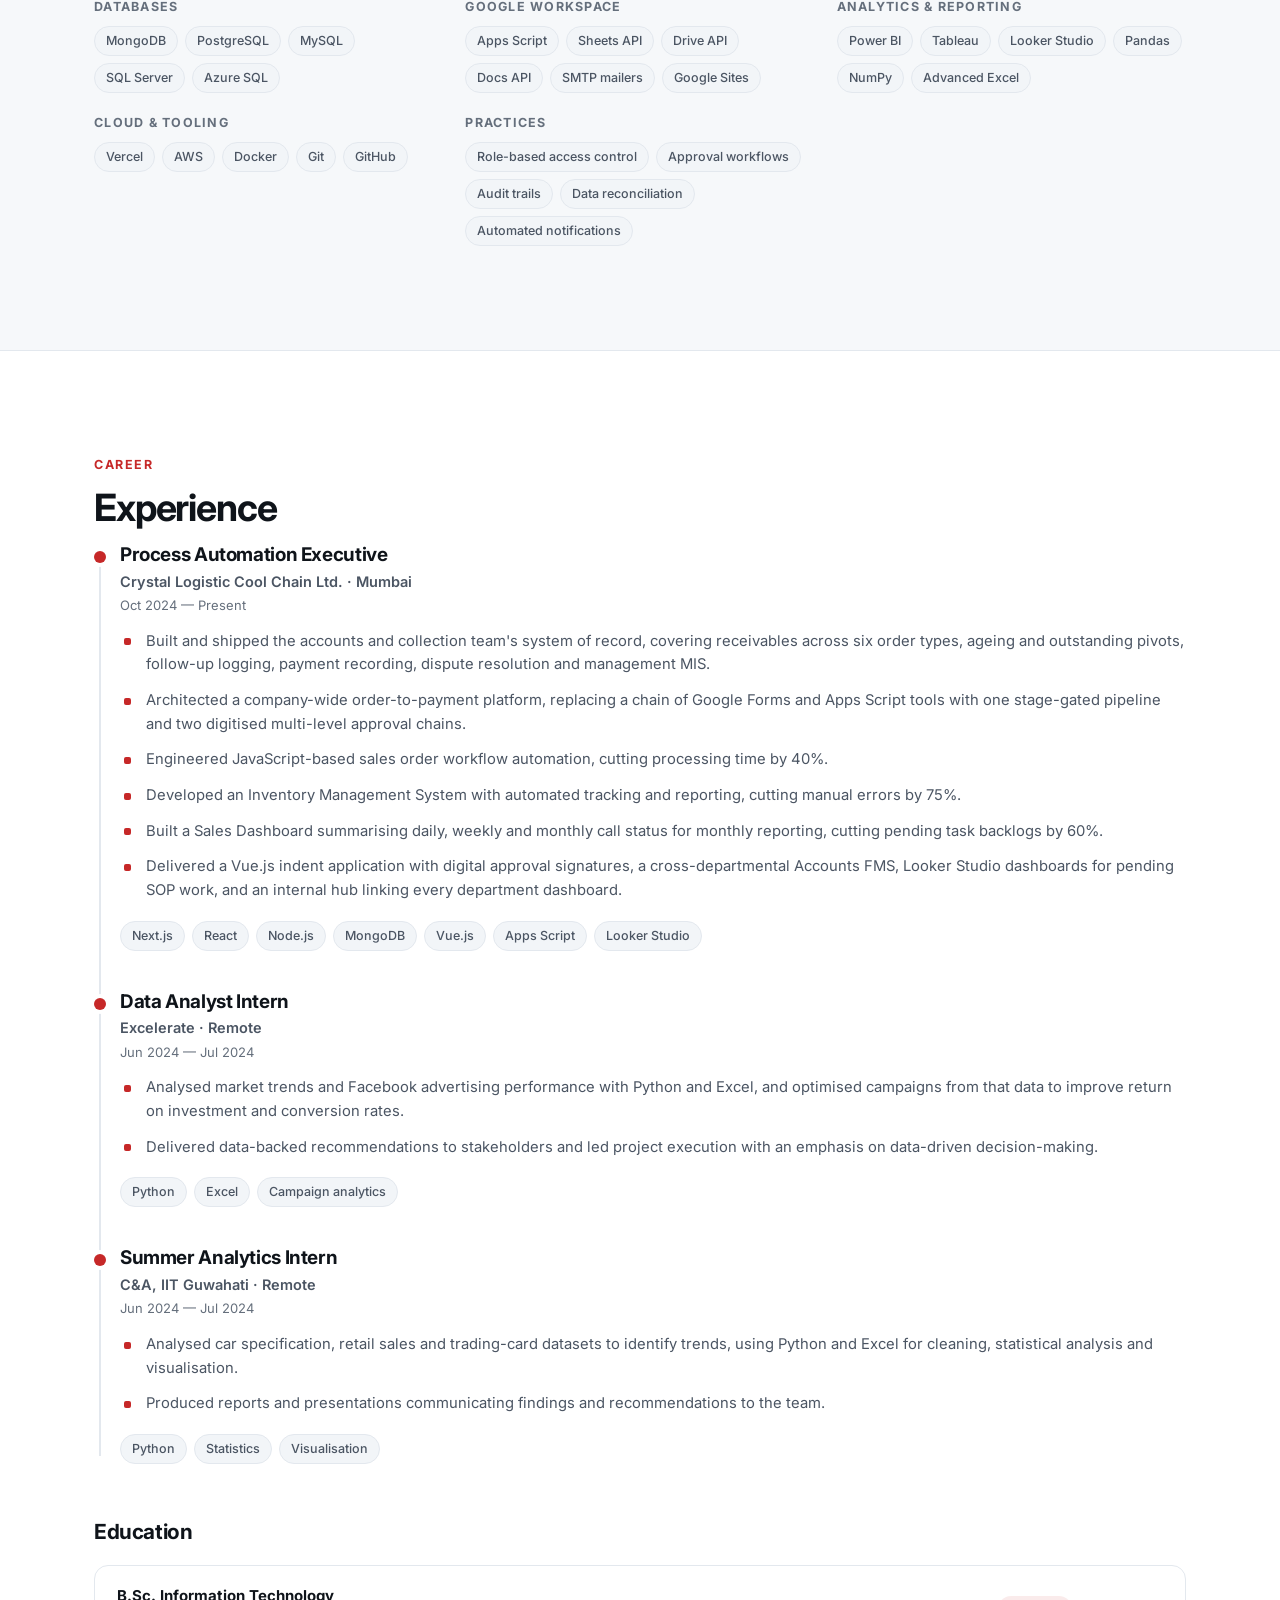
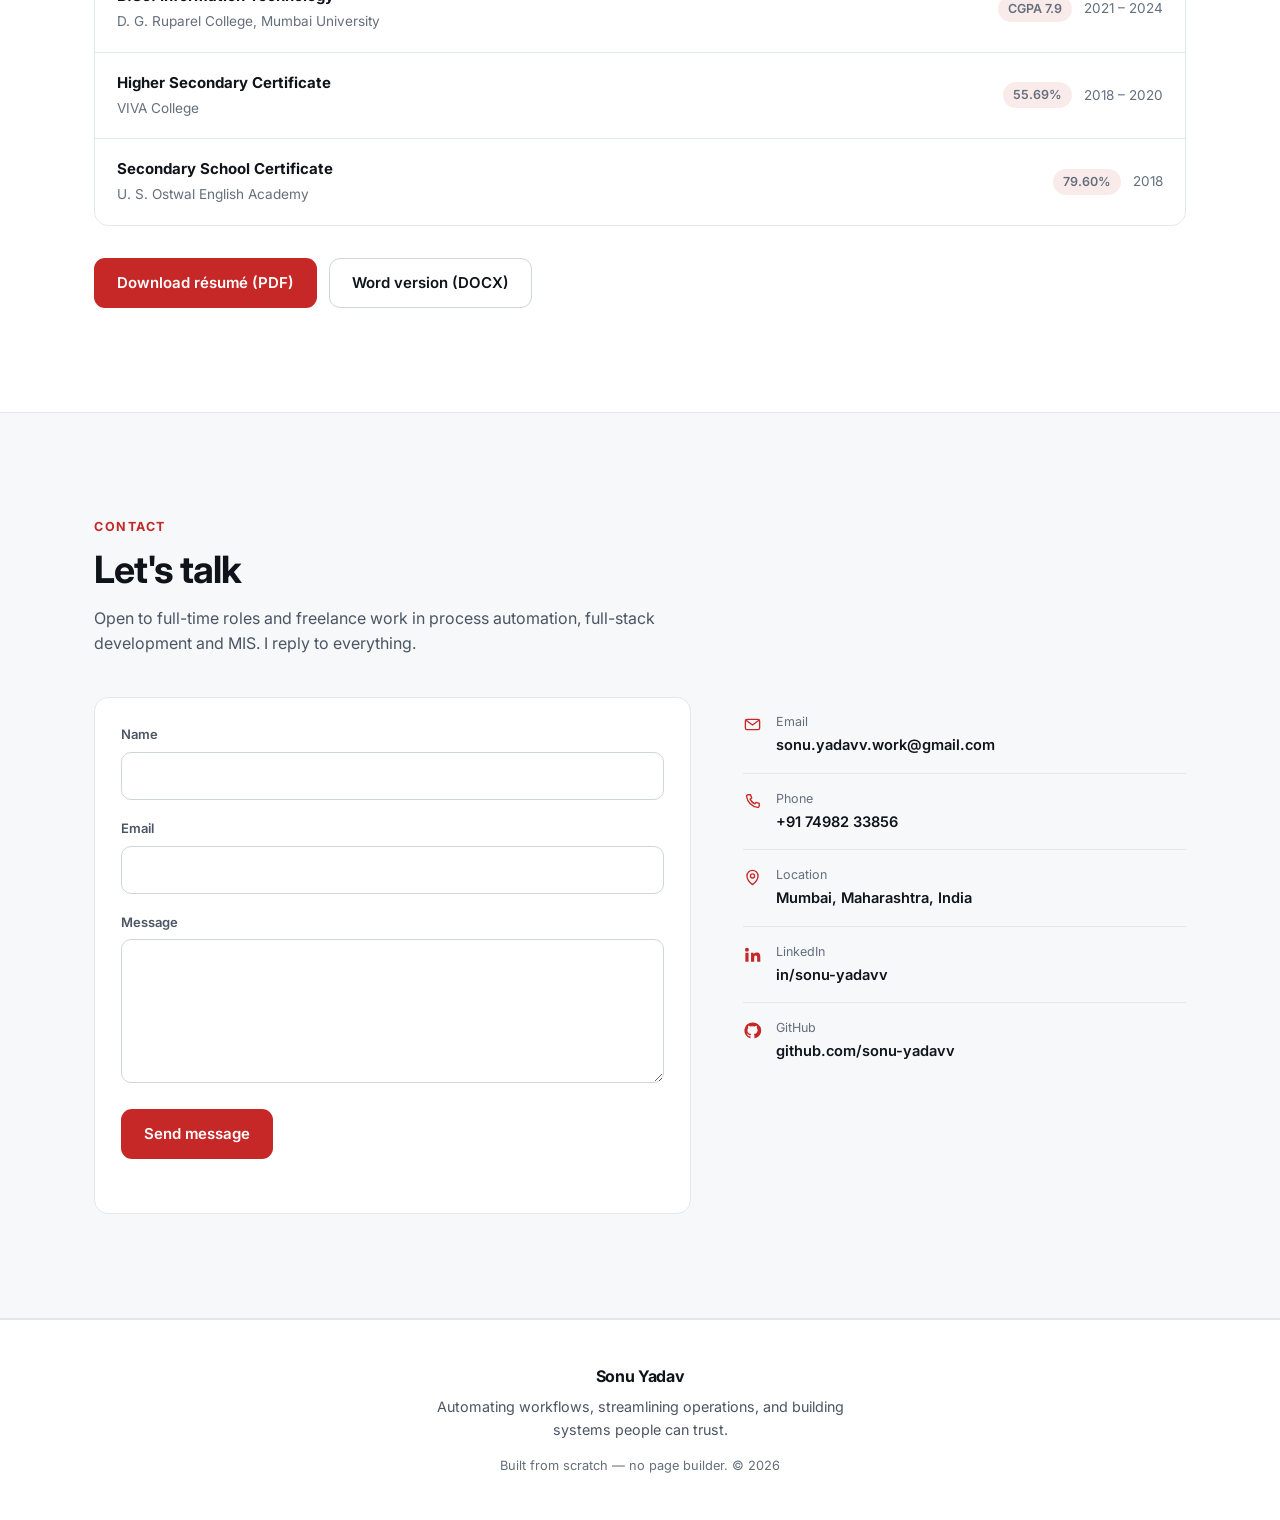
==== commit 3da215d8: "Rebuild the portfolio front page The BootstrapMade template underneath was broken rather than merely" ====
--- a/index.html
+++ b/index.html
@@ -1,847 +1,647 @@
-<!DOCTYPE html>
-<html lang="en">
-
-<head>
-  <meta charset="utf-8">
-  <meta content="width=device-width, initial-scale=1.0" name="viewport">
-
-  <title>SONU YADAV</title>
-  <meta content="" name="description">
-  <meta content="" name="keywords">
-
-  <!-- Google Fonts -->
-  <link href="https://fonts.googleapis.com/css?family=Poppins:300,300i,400,400i,600,600i,700,700i|Satisfy|Comic+Neue:300,300i,400,400i,700,700i" rel="stylesheet">
-
-  <link href="https://cdn.jsdelivr.net/npm/bootstrap@5.0.2/dist/css/bootstrap.min.css" rel="stylesheet" integrity="sha384-EVSTQN3/azprG1Anm3QDgpJLIm9Nao0Yz1ztcQTwFspd3yD65VohhpuuCOmLASjC" crossorigin="anonymous">
-  <script src="https://cdn.jsdelivr.net/npm/@popperjs/core@2.9.2/dist/umd/popper.min.js" integrity="sha384-IQsoLXl5PILFhosVNubq5LC7Qb9DXgDA9i+tQ8Zj3iwWAwPtgFTxbJ8NT4GN1R8p" crossorigin="anonymous"></script>
-  <script src="https://cdn.jsdelivr.net/npm/bootstrap@5.0.2/dist/js/bootstrap.min.js" integrity="sha384-cVKIPhGWiC2Al4u+LWgxfKTRIcfu0JTxR+EQDz/bgldoEyl4H0zUF0QKbrJ0EcQF" crossorigin="anonymous"></script>
-
-<link rel="stylesheet" href="https://cdn.jsdelivr.net/npm/bootstrap-icons@1.3.0/font/bootstrap-icons.css">
-<link rel="stylesheet" href="https://maxcdn.bootstrapcdn.com/bootstrap/3.4.1/css/bootstrap.min.css">
-<link rel="stylesheet" href="https://unpkg.com/swiper/swiper-bundle.min.css">
-<link rel="stylesheet" href="path/to/boxicons/css/boxicons.min.css">
-  <!-- Template Main CSS File -->
-  <link href="style.css" rel="stylesheet">
-
-  <script src="https://kit.fontawesome.com/b417897491.js" crossorigin="anonymous"></script>
-
-  <link rel="stylesheet" href="https://cdn.jsdelivr.net/npm/boxicons@2.1.0/css/boxicons.min.css">
-
-
-  <!-- Template Main CSS File -->
-  <link href="style.css" rel="stylesheet">
-
-
-  <!-- =======================================================
-  * Template Name: MyResume
-  * Updated: Jan 29 2024 with Bootstrap v5.3.2
-  * Template URL: https://bootstrapmade.com/free-html-bootstrap-template-my-resume/
-  * Author: BootstrapMade.com
-  * License: https://bootstrapmade.com/license/
-  ======================================================== -->
-</head>
-
-<body>
-
-  <!-- ======= Mobile nav toggle button ======= -->
-  <!-- <button type="button" class="mobile-nav-toggle d-xl-none"><i class="bi bi-list mobile-nav-toggle"></i></button> -->
-  <i class="bi bi-list mobile-nav-toggle d-lg-none"></i>
-  <!-- ======= Header ======= -->
-  <header id="header" class="d-flex flex-column justify-content-center">
-
-    <nav id="navbar" class="navbar nav-menu">
-      <ul>
-        <li><a href="#hero" class="nav-link scrollto active"><i class="bx bx-home"></i> <span>Home</span></a></li>
-        <li><a href="#about" class="nav-link scrollto"><i class="bx bx-user"></i> <span>About</span></a></li>
-        <li><a href="#resume" class="nav-link scrollto"><i class="bx bx-file-blank"></i> <span>Resume</span></a></li>
-        <li><a href="#services" class="nav-link scrollto"><i class="bx bx-server"></i> <span>Projects&Research</span></a></li>
-        <li><a href="#contact" class="nav-link scrollto"><i class="bx bx-envelope"></i> <span>Contact</span></a></li>
-      </ul>
-    </nav><!-- .nav-menu -->
-
-  </header><!-- End Header -->
-
-  <!-- ======= Hero Section ======= -->
-  <section id="hero" class="d-flex flex-column justify-content-center">
-    <div class="container" data-aos="zoom-in" data-aos-delay="100">
-      <h1>Sonu Yadav</h1>
-      <p>I'm <span class="typed" data-typed-items="Web Developer, Data Analyst, Business Process Automation Executive, Data Management Executive, MIS Analyst"></span></p>
-      <div class="social-links">
-        <a href="https://github.com/iKumarSonu" class="twitter"><i class="bx bxl-github"></i></a>
-        <a href="https://www.linkedin.com/in/sonu-yadavv" class="linkedin"><i class="bx bxl-linkedin"></i></a>
-      </div>
-    </div>
-  </section><!-- End Hero -->
-
-  <main id="main">
-
-    <!-- ======= About Section ======= -->
-    <section id="about" class="about">
-      <div class="container" data-aos="fade-up">
-
-        <div class="section-title">
-          <h2>About</h2>
-          <p>Hi, I'm Sonu Yadav—a versatile professional with a passion for Data Analysis, Web Development, and Automation. With a strong technical background, I specialize in transforming complex data into actionable insights and developing automated systems to optimize business processes. I’m always excited to learn new technologies and apply them to solve real-world challenges.
-          </p>
-        </div>
-
-        <div class="row">
-          <div class="col-lg-4">
-            <img src="sonu.jpg" class="img-fluid" alt="Sonu Yadav">
-          </div>
-          <div class="col-lg-8 pt-4 pt-lg-0 content">
-            <h3>Process Automation Executive | Web Developer | Data Analyst | MIS</h3>
-            <p>
-              I specialize in using Python, Excel, Google Sheets, SQL, Looker Studio, Power BI, and Tableau to transform data into actionable insights. From analyzing ad campaigns to building interactive dashboards, I bring a detail-oriented approach to every project. Currently, I'm eager to apply my data management and analytical skills in a dynamic environment where I can contribute to strategic decision-making and drive impactful results.
-            </p>
-            <p>
-              With hands-on experience in App Script, Full-stack Development, and API integrations, I excel in creating efficient web applications and automating business workflows.
-            </p>
-            <div class="row">
-              <div class="col-lg-6">
-                <ul>
-                  <li><i class="bi bi-chevron-right"></i> <strong>Birthday:</strong> <span>18 June 2002</span></li>
-                  <li><i class="bi bi-chevron-right"></i> <strong>Phone:</strong> <span>+91 7498233856</span></li>
-                  <li><i class="bi bi-chevron-right"></i> <strong>City:</strong> <span>Mumbai, India</span></li>
-                </ul>
-              </div>
-              <div class="col-lg-6">
-                <ul>
-                  <li><i class="bi bi-chevron-right"></i> <strong>Age:</strong> <span>23</span></li>
-                  <li><i class="bi bi-chevron-right"></i> <strong>Degree:</strong> <span>Bachelor's in Information Technology</span></li>
-                  <li><i class="bi bi-chevron-right"></i> <strong>Email:</strong> <span>sonu.yadavv.work@gmail.com</span></li>
-                  <li><i class="bi bi-chevron-right"></i> <strong>Freelance:</strong> <span>Available</span></li>
-                </ul>
-              </div>
-            </div>
-          </div>
-        </div>
-
-      </div>
-    </section>
-    <!-- End About Section -->
-
-
-    <!-- ======= Projects Section ======= -->
-    <section id="services" class="services">
-      <div class="container" data-aos="fade-up">
-
-        <div class="section-title">
-          <h2>Projects</h2>
-          <p>Personally, I don't like going much deep into the theoritical aspect of something rather work on improving my skills via intensive research and practical learning.
-            I've done the following projects.
-          </p>
-        </div>
-
-        <div class="row">
-          <div class="col-lg-4 col-md-6 d-flex align-items-stretch" data-aos="zoom-in" data-aos-delay="100">
-            <div class="icon-box iconbox-red">
-              <div class="icon">
-                <svg xmlns="http://www.w3.org/2000/svg" width="100" height="100" viewBox="0 0 64 64">
-                  <path d="M4 16a3 3 0 0 1 3-3h27a3 3 0 0 1 3 3v24H4z" fill="#9fdbf3" stroke="#0277bd" stroke-width="2.4" stroke-linejoin="round"/>
-                  <path d="M37 22h9.5a3 3 0 0 1 2.55 1.42l5.5 8.86c.29.47.45 1.02.45 1.58V40H37z" fill="#ffa726" stroke="#0277bd" stroke-width="2.4" stroke-linejoin="round"/>
-                  <path d="M40.5 25.5h6l4.2 6.8h-10.2z" fill="#fff"/>
-                  <circle cx="18" cy="44" r="5" fill="#fff" stroke="#374f68" stroke-width="2.4"/>
-                  <circle cx="18" cy="44" r="1.8" fill="#374f68"/>
-                  <circle cx="45" cy="44" r="5" fill="#fff" stroke="#374f68" stroke-width="2.4"/>
-                  <circle cx="45" cy="44" r="1.8" fill="#374f68"/>
-                  <path d="M4 40h9M23 40h17" stroke="#374f68" stroke-width="2.4" stroke-linecap="round"/>
-                  <path d="M10 21h11M10 27h17M10 33h8" stroke="#0277bd" stroke-width="2.4" stroke-linecap="round"/>
-                  <path d="M50 12.5 45 18l-3-3" fill="none" stroke="#9dcc6b" stroke-width="3" stroke-linecap="round" stroke-linejoin="round"/>
-                  <circle cx="46" cy="15" r="9" fill="none" stroke="#9dcc6b" stroke-width="2.4"/>
-                </svg>
-              </div>
-              <h4><a href="https://freightflow-demo-lovat.vercel.app">Transport Order &amp; Payment Management System</a></h4>
-              <p>Full-stack Next.js platform covering the entire order-to-payment pipeline &ndash; delivery order creation, vehicle placement, multi-level advance and balance payment approvals, dispatch challan, delivery confirmation and vendor billing &ndash; with automated document generation, role-based access and a read-only REST API.</p>
-              <p style="font-size:14px;"><a href="https://freightflow-demo-lovat.vercel.app">Live demo</a> &nbsp;·&nbsp; <a href="https://github.com/sonu-yadavv/freightflow-demo">Source code</a></p><br>
-            </div>
-          </div>
-
-          
-          <div class="col-lg-4 col-md-6 d-flex align-items-stretch mt-4 mt-md-0" data-aos="zoom-in" data-aos-delay="150">
-            <div class="icon-box iconbox-red">
-              <div class="icon">
-                <svg xmlns="http://www.w3.org/2000/svg" width="100" height="100" viewBox="0 0 64 64">
-                  <path d="M12 6h30l10 10v42a2 2 0 0 1-2 2H12a2 2 0 0 1-2-2V8a2 2 0 0 1 2-2z" fill="#9fdbf3" stroke="#0277bd" stroke-width="2.4" stroke-linejoin="round"/>
-                  <path d="M42 6v10h10" fill="#b2e5fb" stroke="#0277bd" stroke-width="2.4" stroke-linejoin="round"/>
-                  <path d="M18 24h12M18 31h16M18 38h9" stroke="#0277bd" stroke-width="2.4" stroke-linecap="round"/>
-                  <rect x="30" y="34" width="26" height="22" rx="3" fill="#fff" stroke="#374f68" stroke-width="2.4"/>
-                  <path d="M35 40h7M35 45h9M35 50h5" stroke="#374f68" stroke-width="2.2" stroke-linecap="round"/>
-                  <path d="M47 39v13M44 41.5h5.5a2.5 2.5 0 0 1 0 5H44l6 5.5" fill="none" stroke="#71a58a" stroke-width="2.4" stroke-linecap="round" stroke-linejoin="round"/>
-                  <circle cx="50" cy="20" r="8" fill="#ffcc5c" stroke="#374f68" stroke-width="2.2"/>
-                  <path d="M46.5 20.2l2.6 2.6 4.6-5.2" fill="none" stroke="#374f68" stroke-width="2.4" stroke-linecap="round" stroke-linejoin="round"/>
-                </svg>
-              </div>
-              <h4><a href="https://accounts-collection-demo.vercel.app">Accounts &amp; Collection Management System</a></h4>
-              <p>React platform that runs the receivables book end to end &ndash; ageing and outstanding pivots, a calling dashboard where one call is one action rather than one row, a four-stage dispute workflow with send-back and resubmit loops, party-ledger reconciliation against the accounting export including prior-year bills with no matching record, split payment allocation across several invoices, weekly collection forecasting and an exception report. Access is enforced per role at the route, not just hidden in the menu.</p>
-              <p style="font-size:14px;"><a href="https://accounts-collection-demo.vercel.app">Live demo</a> &nbsp;&middot;&nbsp; sign in with EMP101 / demo1234 &ndash; all data is fictional</p><br>
-            </div>
-          </div>
-<div class="col-lg-4 col-md-6 d-flex align-items-stretch mt-4 mt-md-0" data-aos="zoom-in" data-aos-delay="100">
-            <div class="icon-box iconbox-red">
-              <div class="icon">
-                <svg xmlns="http://www.w3.org/2000/svg" width="100" height="100" viewBox="0 0 128 128">
-                  <path stroke="none" stroke-width="0" fill="#3b3b3b" d="M96.721 58.994v27.94a5.948 5.948 0 0 1-5.948 5.948H27.429a5.948 5.948 0 0 1-5.948-5.948V57.953c.52.164 1.026.297 1.546.446 11.613 3.242 23.167 6.245 34.72 9.204 1.472.387 3.123.52 4.758.104l34.216-8.713z"/>
-                  <path stroke="none" stroke-width="0" fill="#e6d81b" d="M127.962 96.719c-.019-.113-.076-.225-.092-.337-.145-.706-.239-1.38-.397-2.048-.457-1.893-2.035-4.424-1.541-7.222 1.005-5.784-2.561-8.308-5.721-8.308-.249 0-.482.026-.813.207l.001-.34a3.55 3.55 0 0 0 2.645-3.434 3.534 3.534 0 0 0-2.068-3.212V47.07h-2.974v24.953a3.532 3.532 0 0 0-2.072 3.215 3.551 3.551 0 0 0 2.771 3.474l.001.171a6.09 6.09 0 0 0-.939-.078c-3.151 0-6.726 2.524-5.715 8.308.488 2.798-1.093 5.328-1.547 7.222-.161.668-.255 1.342-.397 2.048-.016.112-.072.224-.091.337a3.092 3.092 0 0 0-.035.491c0 .98.454 1.778 1.033 1.778.574 0 1.037-.798 1.037-1.778 0 .98.463 1.778 1.039 1.778.492 0 .904-.586 1.005-1.371 0 0 .041 0 .06.008.113.777.52 1.362 1.014 1.362.457 0 .841-.515.977-1.221.051 0 .082 0 .123.008.129.703.523 1.213.973 1.213.463 0 .838-.496.98-1.194h.117c.148.698.532 1.194.983 1.194a.521.521 0 0 0 .167-.025.497.497 0 0 0 .158.025c.454 0 .851-.496.983-1.194h.123c.145.698.526 1.194.977 1.194.46 0 .835-.51.98-1.213.041-.008.088-.008.123-.008.135.706.52 1.221.97 1.221.501 0 .898-.586 1.011-1.362.022-.008.047-.008.047-.008.126.785.536 1.371 1.024 1.371.57 0 1.049-.798 1.049-1.778 0-.014-.009-.022-.009-.025 0 0 .009 0 .009-.008v.033c0 .98.457 1.778 1.03 1.778.58 0 1.036-.798 1.036-1.778a2.78 2.78 0 0 0-.035-.492z"/>
-                  <path stroke="none" stroke-width="0" fill="#000000" d="m119.591 48.704-22.869 5.829-34.215 8.714c-1.636.416-3.286.283-4.758-.104-11.554-2.959-23.107-5.963-34.72-9.204-.52-.149-1.026-.283-1.546-.446a743.097 743.097 0 0 1-20.119-5.918 1.924 1.924 0 0 1-1.279-1.294 1.93 1.93 0 0 1 1.309-2.409c2.721-.803 5.487-1.695 8.342-2.424 15.36-3.97 30.721-7.97 46.14-11.777a21.608 21.608 0 0 1 4.134-.639c.178 0 .357-.015.535-.015 1.264-.03 2.543.074 3.777.387 18.394 4.61 36.758 9.472 55.404 15.583a1.93 1.93 0 0 1 1.264 1.353 1.942 1.942 0 0 1-1.399 2.364z"/>
-                </svg>
-              </div>
-              <h4><a href="https://github.com/iKumarSonu/MU-BSC-IT-Result-Analysis-June-2024-">Result Analysis June 2024</a></h4>
-              <p>It features interactive data visualizations that highlight trends, averages, and key performance indicators to facilitate academic decision-making.</p><br>
-              <!-- Add a button to trigger the popup -->
-              <button class="btn btn-primary" id="popup-trigger-1">View Screenshots</button> 
-            </div>
-          </div>
-
-          <div class="col-lg-4 col-md-6 d-flex align-items-stretch mt-4" data-aos="zoom-in" data-aos-delay="200">
-            <div class="icon-box iconbox-red">
-              <div class="icon">
-                <svg version="1.1" id="ecommerce_1_" xmlns="http://www.w3.org/2000/svg" x="0" y="0" viewBox="0 0 115 115" style="enable-background:new 0 0 115 115" xml:space="preserve"><style>.st2{fill:#99734a}.st3{fill:#ff6f69}</style>
-                  <g id="sales_analytics_1_">
-                    <path d="M99.637 46.005a2.678 2.678 0 0 0-3.763-.426L58.577 75.302 39.53 60.608a2.676 2.676 0 0 0-3.588.286L16.311 81.806a2.679 2.679 0 0 0 3.904 3.666l17.968-19.141 18.784 14.492a2.676 2.676 0 0 0 3.304-.025L99.21 49.769a2.68 2.68 0 0 0 .427-3.764z" style="fill:#ffcc5c"/>
-                    <path class="st2" d="M20.319 94.623h-2.044a4.317 4.317 0 0 0-4.304 4.304v11.77a4.317 4.317 0 0 0 4.304 4.304h2.044a4.317 4.317 0 0 0 4.304-4.304v-11.77a4.316 4.316 0 0 0-4.304-4.304zM39.631 79.173h-2.044a4.317 4.317 0 0 0-4.304 4.304v27.22a4.317 4.317 0 0 0 4.304 4.304h2.044a4.317 4.317 0 0 0 4.304-4.304v-27.22a4.317 4.317 0 0 0-4.304-4.304zM58.943 89.473h-2.044a4.317 4.317 0 0 0-4.304 4.304v16.92a4.317 4.317 0 0 0 4.304 4.304h2.044a4.317 4.317 0 0 0 4.304-4.304v-16.92a4.317 4.317 0 0 0-4.304-4.304zM78.254 80.461H76.21a4.317 4.317 0 0 0-4.304 4.304v25.932a4.317 4.317 0 0 0 4.304 4.304h2.044a4.317 4.317 0 0 0 4.304-4.304V84.764a4.316 4.316 0 0 0-4.304-4.303zM97.566 62.436h-2.044a4.317 4.317 0 0 0-4.304 4.304v43.956A4.317 4.317 0 0 0 95.522 115h2.044a4.317 4.317 0 0 0 4.304-4.304V66.74a4.317 4.317 0 0 0-4.304-4.304z"/>
-                    <circle class="st3" cx="18.263" cy="83.639" r="5.364"/><circle class="st3" cx="38.609" cy="63.363" r="5.364"/>
-                    <circle class="st3" cx="58.817" cy="78.49" r="5.364"/><circle class="st3" cx="77.232" cy="64.154" r="5.364"/>
-                    <circle class="st3" cx="96.737" cy="46.861" r="5.364"/>
-                    <path d="M67.996 27.165c-5.306-4.04-7.92-6.019-7.92-7.92 0-.554.317-1.188 1.03-1.188.634 0 2.059 3.01 2.613 3.01l10.85-.555c.554-.079.871-.396.871-.871 0-6.97-4.435-12.988-11.721-14.493 0-4.672 0-5.148-.634-5.148h-5.782c-.317 0-.554.317-.554.713v4.355c-7.366 1.505-11.325 7.84-11.325 13.86 0 5.702 2.93 10.374 7.444 13.622 6.257 4.514 8.157 6.256 8.157 8.315 0 1.03-.713 1.743-1.742 1.743-1.822 0-3.089-1.664-3.643-4.436-.158-.712-.396-.87-.872-.87l-10.058.554c-.396.078-.633.316-.633.712 0 9.346 4.355 14.809 12.671 16.315 0 4.752 0 5.306.633 5.306h5.702c.317 0 .634-.317.634-.634v-4.593c7.365-1.426 11.8-6.811 11.8-14.73.003-4.911-2.611-9.346-7.521-13.067z" style="fill:#71a58a"/>
-                  </g>
-                </svg>
-              </div>
-              <h4><a href="https://github.com/iKumarSonu/adventure-sales-dashboard">Sales Analysis Dashboard</a></h4>
-              <p> Built using the AdventureWorks database, presents a comprehensive analysis of sales performance, product trends, and customer demographics.</p><br>
-              <button class="btn btn-primary" id="popup-trigger-2">View Screenshots</button>
-            </div>
-          </div>
-
-          <div class="col-lg-4 col-md-6 d-flex align-items-stretch mt-4" data-aos="zoom-in" data-aos-delay="300">
-            <div class="icon-box iconbox-red">
-              <div class="icon">
-                <svg version="1.1" id="Layer_1" xmlns="http://www.w3.org/2000/svg" x="0" y="0" viewBox="0 0 64 64" style="enable-background:new 0 0 64 64" xml:space="preserve"><style>.st1,.st13,.st15,.st17{fill:#81d4fa;stroke:#0277bd;stroke-linecap:round;stroke-linejoin:round;stroke-miterlimit:10}.st13,.st15,.st17{fill:none;stroke:#e1f5fe}.st15,.st17{stroke:#29b6f6}.st17{stroke:#0277bd}</style>
-                  <g id="Feedback">
-                    <path d="M44 45.7c-.1-1.3-1.3-2.2-2.6-2.2H31c-.6 0-1-.4-1-1v-6.7c0-1.6-1.3-2.8-2.8-2.8h0c-1 0-2 .5-2.6 1.4L19 43.5v20h19.4c1.3 0 2.5-.9 2.6-2.2.1-1.5-1-2.8-2.5-2.8h.9c1.3 0 2.5-.9 2.6-2.2.1-1.5-1-2.8-2.5-2.8h.9c1.3 0 2.5-.9 2.6-2.2.1-1.5-1-2.8-2.5-2.8h1c1.5 0 2.6-1.3 2.5-2.8z" style="fill:#eee;stroke:#0277bd;stroke-linecap:round;stroke-linejoin:round;stroke-miterlimit:10"/>
-                    <path d="m21 44.1 5.3-8.6" style="fill:none;stroke:#fff;stroke-linecap:round;stroke-linejoin:round;stroke-miterlimit:10"/>
-                    <path class="st1" d="M10 63.5h8c.6 0 1-.4 1-1v-18c0-.6-.4-1-1-1h-8c-.6 0-1 .4-1 1v18c0 .6.4 1 1 1z"/><path class="st13" d="M11 45.5h6"/><path class="st15" d="M11 61.5h6"/>
-                    <path style="fill:none;stroke:#bdbdbd;stroke-linecap:round;stroke-linejoin:round;stroke-miterlimit:10" d="M21 61.5h18"/><path class="st1" d="M30 3.5v24c0 1.7 1.3 3 3 3h5c.6 0 1 .4 1 1v5.6c0 .9 1.1 1.3 1.7.7l6.4-6.4c.6-.6 1.3-.9 2.1-.9h11.3c1.7 0 3-1.3 3-3v-24c0-1.7-1.3-3-3-3H33c-1.7 0-3 1.3-3 3z"/><path class="st17" d="M36 9.5h21.5M36 15.5h21.5M36 21.5h10.8"/>
-                    <path d="M26 11.5v16c0 1.7-1.3 3-3 3h-3c-.6 0-1 .4-1 1v6l-6.1-6.1c-.6-.6-1.3-.9-2.1-.9H3.5c-1.7 0-3-1.3-3-3v-16c0-1.7 1.3-3 3-3H23c1.7 0 3 1.3 3 3z" style="fill:#ffa726;stroke:#0277bd;stroke-linecap:round;stroke-linejoin:round;stroke-miterlimit:10"/>
-                    <path class="st13" d="M33 2.5h27.5"/><path class="st15" d="M60.5 28.5H49.2c-1.3 0-2.6.5-3.5 1.5L41 34.7v-3.2c0-1.7-1.3-3-3-3h-5"/><path d="M3.5 10.5H23" style="fill:none;stroke:#ffcc80;stroke-linecap:round;stroke-linejoin:round;stroke-miterlimit:10"/>
-                    <path d="M23 28.5h-3c-1.7 0-3 1.3-3 3v1.2L14.3 30c-.9-.9-2.2-1.5-3.5-1.5H3.5" style="fill:none;stroke:#f57c00;stroke-linecap:round;stroke-linejoin:round;stroke-miterlimit:10"/><path class="st17" d="M4.8 15.5h17M8.9 21.5h8.5"/>
-                  </g>
-                </svg>
-              </div>
-              <h4><a href="https://github.com/iKumarSonu/Analyzing-Effectiveness-of-Ad-Campaigns">Facebook Ad Campaign Analysis</a></h4>
-              <p>Offers in-depth insights into ad performance, audience engagement, and ROI metrics. It highlights key trends and optimizes ad strategies by analyzing reach, impressions, conversions, and budget allocation.</p><br>
-              <button class="btn btn-primary" id="popup-trigger-3">View Screenshots</button>
-            </div>
-          </div>
-
-          <div class="col-lg-4 col-md-6 d-flex align-items-stretch mt-4" data-aos="zoom-in" data-aos-delay="100">
-            <div class="icon-box iconbox-red">
-              <div class="icon">
-                <svg xmlns="http://www.w3.org/2000/svg" width="100" height="100" viewBox="0 0 180 246.3" style="enable-background:new 0 0 180 246.3" xml:space="preserve"><style>.st4,.st7,.st8{fill:#fff;stroke:#000000;stroke-width:10.0091}.st7,.st8{fill:none}.st8{fill:#9ac7f7}</style>
-                  <g id="Layer_4"><path class="st8" d="M175 246.3v-29.5c0-13-11.9-23.6-26.6-23.6h-37.9c.1-.6.1-1.2.1-1.8V140c0-11.1-9-20-20-20h-1.2c-11 0-20 9-20 20v51.4c0 .6 0 1.2.1 1.8H31.6C16.9 193.2 5 203.8 5 216.8v29.5"/>
-                    <path class="st8" d="M118.3 202.7c0 2.8-2.2 5-5 5H66.7c-2.8 0-5-2.2-5-5v-22.5c0-2.8 2.2-5 5-5h46.7c2.8 0 5 2.2 5 5v22.5z"/><path class="st4" d="M148.7 117.5c0 32.9-26.6 59.6-59.4 59.6s-59.4-26.7-59.4-59.6V84.8c0-32.9 26.6-59.6 59.4-59.6s59.4 26.7 59.4 59.6v32.7z"/><path class="st4" d="M141.1 111.5c0-6.5 5.3-11.8 11.7-11.8h1c6.5 0 11.7 5.3 11.7 11.8v14.3c0 6.5-5.3 11.8-11.7 11.8h-1c-4.8 0-8.9-2.9-10.7-7M37.3 99.7c-6.3.7-16.6 5.9-16.6 12.5v15c0 6.5 10.3 11.8 16.6 12.5v-40z"/><path class="st7" d="M58.6 101.6h10.9M103.6 101.6h10.9"/>
-                    <path class="st4" d="M76.5 148.7c2.9 5 7.5 8.2 12.8 8.2 5.3 0 10-3.2 12.8-8.2"/><path d="M146.1 40.2h-6.9c2.3-4 3-8.2 1.6-11.8-3.5-9-18.5-11.6-33.5-5.8-1.7.7-3.3 1.4-4.8 2.2.9-3.2 1-6.4-.2-9.3-4.1-10.7-22-13.8-39.8-6.9-17.6 6.8-28.6 20.9-24.9 31.5h-5.3c-6.9 0-12.5 5.6-12.5 12.5V105c.2.5.4 1.1.6 1.6h16.8V61c0-.6.1-1.3.1-1.9 15.7 3.3 33.3 5.2 51.8 5.2 18.6 0 36.2-1.9 51.8-5.2 0 .6.1 1.3.1 1.9v45.6h17c.2-.5.4-1.1.6-1.6V52.8c0-6.9-5.6-12.6-12.5-12.6z" style="fill:#000000;stroke:#000000;stroke-width:10.0091"/>
-                    <path class="st4" d="M80.2 88.5V126c0 2.4 2 4.4 4.4 4.4h8c2.4 0 4.4-2 4.4-4.4v-2.2"/><path class="st7" d="M79.5 206v-19.2"/>
-                  </g>
-                </svg>
-                
-              </div>
-              <h4><a href="https://script.google.com/macros/s/AKfycbw8wfdnpFFarfCEvJDmSIEFyIDU-h3q30d52qSoG-4Ro8-FslqmyWGRsUOYGHj0Gbo/exec">Client Portal WebApp</a></h4>
-              <p>Designed and developed a secure Client Portal website providing client-specific login access and personalized features including order details, document access, order progress tracking, installation guides, support ticket submission, and feedback forms.</p><br>
-            </div>
-          </div>
-
-
-          <div class="col-lg-4 col-md-6 d-flex align-items-stretch mt-4" data-aos="zoom-in" data-aos-delay="200">
-            <div class="icon-box iconbox-red">
-              <div class="icon">
-                <svg xmlns="http://www.w3.org/2000/svg" width="100" height="100" viewBox="0 0 180 246.3" style="enable-background:new 0 0 180 246.3" xml:space="preserve"><style>.st4,.st7,.st8{fill:#fff;stroke:#000000;stroke-width:10.0091}.st7,.st8{fill:none}.st8{fill:#9ac7f7}</style>
-                  <g id="Layer_4"><path class="st8" d="M175 246.3v-29.5c0-13-11.9-23.6-26.6-23.6h-37.9c.1-.6.1-1.2.1-1.8V140c0-11.1-9-20-20-20h-1.2c-11 0-20 9-20 20v51.4c0 .6 0 1.2.1 1.8H31.6C16.9 193.2 5 203.8 5 216.8v29.5"/>
-                    <path class="st8" d="M118.3 202.7c0 2.8-2.2 5-5 5H66.7c-2.8 0-5-2.2-5-5v-22.5c0-2.8 2.2-5 5-5h46.7c2.8 0 5 2.2 5 5v22.5z"/><path class="st4" d="M148.7 117.5c0 32.9-26.6 59.6-59.4 59.6s-59.4-26.7-59.4-59.6V84.8c0-32.9 26.6-59.6 59.4-59.6s59.4 26.7 59.4 59.6v32.7z"/><path class="st4" d="M141.1 111.5c0-6.5 5.3-11.8 11.7-11.8h1c6.5 0 11.7 5.3 11.7 11.8v14.3c0 6.5-5.3 11.8-11.7 11.8h-1c-4.8 0-8.9-2.9-10.7-7M37.3 99.7c-6.3.7-16.6 5.9-16.6 12.5v15c0 6.5 10.3 11.8 16.6 12.5v-40z"/><path class="st7" d="M58.6 101.6h10.9M103.6 101.6h10.9"/>
-                    <path class="st4" d="M76.5 148.7c2.9 5 7.5 8.2 12.8 8.2 5.3 0 10-3.2 12.8-8.2"/><path d="M146.1 40.2h-6.9c2.3-4 3-8.2 1.6-11.8-3.5-9-18.5-11.6-33.5-5.8-1.7.7-3.3 1.4-4.8 2.2.9-3.2 1-6.4-.2-9.3-4.1-10.7-22-13.8-39.8-6.9-17.6 6.8-28.6 20.9-24.9 31.5h-5.3c-6.9 0-12.5 5.6-12.5 12.5V105c.2.5.4 1.1.6 1.6h16.8V61c0-.6.1-1.3.1-1.9 15.7 3.3 33.3 5.2 51.8 5.2 18.6 0 36.2-1.9 51.8-5.2 0 .6.1 1.3.1 1.9v45.6h17c.2-.5.4-1.1.6-1.6V52.8c0-6.9-5.6-12.6-12.5-12.6z" style="fill:#000000;stroke:#000000;stroke-width:10.0091"/>
-                    <path class="st4" d="M80.2 88.5V126c0 2.4 2 4.4 4.4 4.4h8c2.4 0 4.4-2 4.4-4.4v-2.2"/><path class="st7" d="M79.5 206v-19.2"/>
-                  </g>
-                </svg>
-              </div>
-              <h4><a href="https://github.com/iKumarSonu/Face-Detection">Face Detection</a></h4>
-              <p>Implemented using the Haar Cascade model, accurately detects human faces in images and video streams. It leverages machine learning techniques to identify facial features, providing a robust solution for real-time facial recognition applications.</p>
-            </div>
-          </div>
-
-          <div class="col-lg-4 col-md-6 d-flex align-items-stretch mt-4" data-aos="zoom-in" data-aos-delay="300">
-            <div class="icon-box iconbox-red">
-              <div class="icon">
-                <svg xmlns="http://www.w3.org/2000/svg" width="100" height="100" viewBox="0 0 48 48"><defs><style>.cls-1{fill:#7c7d7d}.cls-2{fill:#919191}.cls-3{fill:#dad7e5}.cls-5{fill:#edebf2}</style></defs><g id="CCTV"><path class="cls-1" d="M47 11v6a2 2 0 0 1-2 2H3a2 2 0 0 1-2-2v-6z"/><path class="cls-2" d="M47 11v6H10a6 6 0 0 1-6-6z"/>
-                  <path class="cls-1" d="M47 7v4H1V7a2 2 0 0 1 2-2h42a2 2 0 0 1 2 2z"/><path class="cls-2" d="M47 7v2H8a4 4 0 0 1-4-4h41a2 2 0 0 1 2 2z"/><path class="cls-3" d="M12 19v19.72A18.94 18.94 0 0 1 5 24v-5z"/><path d="M36 19c0 19.88.07 19.74 0 19.74a19 19 0 0 1-24 0V19z" style="fill:#9fdbf3"/>
-                  <path class="cls-3" d="M43 19c0 5.76.79 13.36-7 19.72V19z"/><path class="cls-5" d="M43 21c0 4.56.23 9.78-4.6 15.37a18.39 18.39 0 0 1-2.4 2.35V21z"/><path d="M36 21v17.73a19 19 0 0 1-21-2 8.36 8.36 0 0 1-3-6.5V21z" style="fill:#ffffff"/><path class="cls-5" d="M12 21v12.65C8.81 29.57 8 25.5 8 21z"/><path class="cls-1" d="M32 31a8 8 0 1 1-12.56-6.56A8 8 0 0 1 32 31z"/><path class="cls-2" d="M32 31a7.87 7.87 0 0 1-1.44 4.56A7.87 7.87 0 0 1 26 37a8 8 0 0 1-6.56-12.56A8 8 0 0 1 32 31z"/><path class="cls-3" d="M27 31a3 3 0 1 1-4.56-2.56A3 3 0 0 1 27 31z"/>
-                  <path class="cls-5" d="M26.56 32.56a3 3 0 0 1-4.12-4.12 3 3 0 0 1 4.12 4.12z"/></g>
-                </svg>
-              </div>
-              <h4><a href="https://github.com/iKumarSonu/moment-detection">Moment Detection</a></h4>
-              <p>Developed using OpenCV, tracks and identifies movement in real-time video feeds. It utilizes image processing techniques to detect changes in the environment, offering efficient surveillance and monitoring solutions.</p>
-            </div>
-          </div>
-
-          <div class="col-lg-4 col-md-6 d-flex align-items-stretch mt-4" data-aos="zoom-in" data-aos-delay="300">
-            <div class="icon-box iconbox-red">
-              <div class="icon">
-                <svg xmlns="http://www.w3.org/2000/svg" width="100" height="100" viewBox="0 0 48 48"><defs><style>.cls-1{fill:#42a5f5}</style></defs><g id="Ads_Block" data-name="Ads Block">
-                    <path class="cls-1" d="M44 2H4a4 4 0 0 0-4 4v28a4 4 0 0 0 4 4h4.52a13.74 13.74 0 0 1-.76-2H4a2 2 0 0 1-2-2V10h44v24a2 2 0 0 1-2 2h-3.76a13.74 13.74 0 0 1-.76 2H44a4 4 0 0 0 4-4V6a4 4 0 0 0-4-4zM5 7a1 1 0 0 1 0-2 1 1 0 0 1 0 2zm4 0a1 1 0 0 1 0-2 1 1 0 0 1 0 2zm4 0a1 1 0 0 1 0-2 1 1 0 0 1 0 2z"/>
-                    <path class="cls-1" d="M16.89 26.55a1 1 0 0 0-1.78 0l-2 4c-.11.29-.11.14-.11 4.45a1 1 0 0 0 2 0v-2h2v2a1 1 0 0 0 2 0v-4c0-.34.05-.13-2.11-4.45zM16 29.24l.88 1.76h-1.76zM24 26h-2a1 1 0 0 0-1 1v8a1 1 0 0 0 1 1h2a3 3 0 0 0 3-3v-4a3 3 0 0 0-3-3zm1 7a1 1 0 0 1-1 1h-1v-6h1a1 1 0 0 1 1 1zM32 30a1 1 0 0 1 0-2h2a1 1 0 0 0 0-2h-2a3 3 0 0 0 0 6 1 1 0 0 1 0 2h-2a1 1 0 0 0 0 2h2a3 3 0 0 0 0-6z"/>
-                    <path d="M34.63 20.43C26.17 11.15 9 17.14 9 31a15 15 0 0 0 15 15c13.33 0 20-16.16 10.63-25.57zM24 18a13 13 0 0 1 8.45 3.14L14.14 39.45A13 13 0 0 1 24 18zm0 26a13 13 0 0 1-8.45-3.14l18.31-18.31A13 13 0 0 1 24 44z" style="fill:#424242"/></g>
-                </svg>
-              </div>
-              <h4><a href="#">Website Access Blocker Chrome Extension</a></h4>
-              <p>Designed to enhance productivity by restricting access to selected websites. Built with JavaScript, it allows users to block distracting sites, offering customizable settings for effective time management and focus.</p><br>
-              <button class="btn btn-primary" id="popup-trigger-4">View Screenshots</button>
-            </div>
-          </div>
-
-          <div class="col-lg-4 col-md-6 d-flex align-items-stretch mt-4" data-aos="zoom-in" data-aos-delay="300">
-            <div class="icon-box iconbox-red">
-              <div class="icon">
-                <svg xmlns="http://www.w3.org/2000/svg" viewBox="0 0 24 24" fill="currentColor" class="size-6">
-                  <path d="M19.006 3.705a.75.75 0 1 0-.512-1.41L6 6.838V3a.75.75 0 0 0-.75-.75h-1.5A.75.75 0 0 0 3 3v4.93l-1.006.365a.75.75 0 0 0 .512 1.41l16.5-6Z" />
-                  <path fill-rule="evenodd" d="M3.019 11.114 18 5.667v3.421l4.006 1.457a.75.75 0 1 1-.512 1.41l-.494-.18v8.475h.75a.75.75 0 0 1 0 1.5H2.25a.75.75 0 0 1 0-1.5H3v-9.129l.019-.007ZM18 20.25v-9.566l1.5.546v9.02H18Zm-9-6a.75.75 0 0 0-.75.75v4.5c0 .414.336.75.75.75h3a.75.75 0 0 0 .75-.75V15a.75.75 0 0 0-.75-.75H9Z" clip-rule="evenodd" />
-                </svg>
-              </div>
-              <h4><a href="https://github.com/sonu-yadavv/mes-system">MES System</a></h4>
-              <p>Manufacturing Execution System (MES) module designed using modern web technologies. It includes a dashboard, production tracking, and quality control module, allowing users to monitor and manage key manufacturing processes efficiently.</p><br>
-              <button class="btn btn-primary" id="popup-trigger-6">View Screenshots</button>
-            </div>
-          </div>
-          
-          
-          <div class="col-lg-4 col-md-6 d-flex align-items-stretch mt-4" data-aos="zoom-in" data-aos-delay="100">
-            <div class="icon-box iconbox-red">
-              <div class="icon">
-                <svg xmlns="http://www.w3.org/2000/svg" width="100" height="100" viewBox="0 0 48 48"><defs><style>.cls-3{fill:#374f68}.cls-4{fill:#425b72}</style></defs><g id="website_coding_and_gear" data-name="website coding and gear"><path d="M43 7v23.22l-1.62 1.62a7 7 0 0 0-1.38-.55V29h-4v2.29a7 7 0 0 0-1.33.55l-1.62-1.62-2.83 2.83 1.62 1.62a7 7 0 0 0-.55 1.33H29v3H1V7z" style="fill:#9fdbf3"/><path d="M43 7v23.22l-1.62 1.62a7 7 0 0 0-1.38-.55V29h-4v1h-2v1.17l-1-1-1.5 1.5-.5-.5L28.17 34l1.62 1.62c-.23.42 0 .33-.84.33v1A25 25 0 0 1 4 12V7z" style="fill:#b2e5fb"/><path class="cls-3" d="M43 4v3H1V4a3 3 0 0 1 3-3h36a3 3 0 0 1 3 3z"/><path class="cls-4" d="M43 4v3H4V4a3 3 0 0 1 3-3h33a3 3 0 0 1 3 3z"/><path d="M6 4a1 1 0 0 0-2 0 1 1 0 0 0 2 0z" style="fill:#db5669"/><path d="M10 4a1 1 0 0 0-2 0 1 1 0 0 0 2 0z" style="fill:#6fabe6"/><path d="M14 4a1 1 0 0 0-2 0 1 1 0 0 0 2 0z" style="fill:#9dcc6b"/><path class="cls-3" d="M44.71 40a7 7 0 0 1-.55 1.33L45.78 43 43 45.78l-1.62-1.62a7 7 0 0 1-1.33.55V47H36v-2.29a7 7 0 0 1-1.33-.55l-1.62 1.62L30.22 43l1.62-1.62a7 7 0 0 1-.55-1.38H29v-4h2.29c.53-1.75.86-1-.08-2l-1-1 2.83-2.83 1.62 1.62a7 7 0 0 1 1.34-.5V29h4v2.29a7 7 0 0 1 1.33.55L43 30.22l2.83 2.83-1.62 1.62a7 7 0 0 1 .5 1.33H47v4z"/><path class="cls-4" d="M44.71 40a7 7 0 0 1-.55 1.33l1.59 1.59A9 9 0 0 1 42 44.79l-.63-.63C39.85 45 40 44.41 40 45a9 9 0 0 1-9-9h.29c.53-1.75.86-1-.08-2a9 9 0 0 1 1.87-3.79l1.59 1.59a7 7 0 0 1 1.33-.51V29h4v2.29a7 7 0 0 1 1.33.55L43 30.22l2.83 2.83-1.62 1.62a7 7 0 0 1 .5 1.33H47v4z"/><circle cx="38" cy="38" r="3" style="fill:#2c435e"/><path class="cls-3" d="M17 28c-.56 0-.3.12-4.71-4.29a1 1 0 0 1 0-1.42l4-4a1 1 0 0 1 1.42 1.42L14.41 23l3.3 3.29A1 1 0 0 1 17 28zM27 28a1 1 0 0 1-.71-1.71l3.3-3.29-3.3-3.29a1 1 0 0 1 1.42-1.42l4 4a1 1 0 0 1 0 1.42C27.34 28.08 27.56 28 27 28zM20 27.8l2-10a1 1 0 0 1 2 .4l-2 10a1 1 0 0 1-2-.4z"/></g></svg>
-              </div>
-              <h4><a href="https://shopsiteclone.web.app/">Amazon Clone Website</a></h4>
-              <p>Built using React JS, replicates the core functionalities of the Amazon e-commerce platform, including product browsing, user authentication, and a shopping cart.</p><br>
-              <button class="btn btn-primary" id="popup-trigger-5">View Screenshots</button>
-            </div>
-          </div>
-
-          
-          <div class="col-lg-4 col-md-6 d-flex align-items-stretch mt-4" data-aos="zoom-in" data-aos-delay="100">
-            <div class="icon-box iconbox-red">
-              <div class="icon">
-                <svg xmlns="http://www.w3.org/2000/svg" fill="none" viewBox="0 0 24 24" stroke-width="1.5" stroke="currentColor" class="size-6">
-                  <path stroke-linecap="round" stroke-linejoin="round" d="M10.125 2.25h-4.5c-.621 0-1.125.504-1.125 1.125v17.25c0 .621.504 1.125 1.125 1.125h12.75c.621 0 1.125-.504 1.125-1.125v-9M10.125 2.25h.375a9 9 0 0 1 9 9v.375M10.125 2.25A3.375 3.375 0 0 1 13.5 5.625v1.5c0 .621.504 1.125 1.125 1.125h1.5a3.375 3.375 0 0 1 3.375 3.375M9 15l2.25 2.25L15 12" />
-                </svg>
-                
-              </div>
-              <h4><a href="#">Email Approval System</a></h4>
-              <p>Built approval system for multiple departments by understanding the department needs. Created pending approval auto emails to remind the responsible person for approval/rejection. </p><br>
-              <button class="btn btn-primary" id="popup-trigger-7">View Screenshots</button>
-            </div>
-          </div>
-
-          <div class="col-lg-4 col-md-6 d-flex align-items-stretch mt-4" data-aos="zoom-in" data-aos-delay="100">
-            <div class="icon-box iconbox-red">
-              <div class="icon">
-                <svg xmlns="http://www.w3.org/2000/svg" viewBox="0 0 24 24" fill="currentColor" class="size-6">
-                  <path fill-rule="evenodd" d="M2.25 2.25a.75.75 0 0 0 0 1.5H3v10.5a3 3 0 0 0 3 3h1.21l-1.172 3.513a.75.75 0 0 0 1.424.474l.329-.987h8.418l.33.987a.75.75 0 0 0 1.422-.474l-1.17-3.513H18a3 3 0 0 0 3-3V3.75h.75a.75.75 0 0 0 0-1.5H2.25Zm6.54 15h6.42l.5 1.5H8.29l.5-1.5Zm8.085-8.995a.75.75 0 1 0-.75-1.299 12.81 12.81 0 0 0-3.558 3.05L11.03 8.47a.75.75 0 0 0-1.06 0l-3 3a.75.75 0 1 0 1.06 1.06l2.47-2.47 1.617 1.618a.75.75 0 0 0 1.146-.102 11.312 11.312 0 0 1 3.612-3.321Z" clip-rule="evenodd" />
-                </svg>
-                
-              </div>
-              <h4><a href="#">Resume Bank</a></h4>
-              <p>Built Appscript Web Application to display the number of resumes for each positions and the status of candidates. This give a transperancy and easy analysis to organisation.</p><br>
-              <button class="btn btn-primary" id="popup-trigger-8">View Screenshots</button>
-            </div>
-          </div>
-
-
-        </div>
-
-      </div>
-      <!-- Add the popup container -->
-        <div id="popup-container" class="popup-container">
-          <div class="popup-content">
-            <button id="prev-btn" class="nav-btn">
-              <svg xmlns="http://www.w3.org/2000/svg" width="20" height="20"><path d="M10 20A10 10 0 1 0 0 10a10 10 0 0 0 10 10zm1.289-15.7 1.422 1.4-4.3 4.344 4.289 4.245-1.4 1.422-5.714-5.648z"/></svg>
-            </button>
-            <p id="image-description"></p>
-            <img id="popup-image" src="" alt="Popup Image" />
-            <button id="next-btn" class="nav-btn"><svg xmlns="http://www.w3.org/2000/svg" width="20" height="20"><path d="M10 20A10 10 0 1 0 0 10a10 10 0 0 0 10 10zM8.711 4.3l5.7 5.766L8.7 15.711l-1.4-1.422 4.289-4.242-4.3-4.347z"/></svg></button>
-          </div>
-        </div>
-
-    </section><!-- End Services Section -->
-
-
-
-    <!-- ======= Skills Section ======= -->
-    <section id="skills" class="skills section-bg">
-        <div class="container">
-            <div class="section-title">
-                <h2>Skills</h2>
-                <p>I possess a diverse skill set that spans programming, data management, and cybersecurity. My proficiency in various programming languages and data analysis tools allows me to efficiently handle complex datasets and generate insightful visualizations. I am also well-versed in web technologies and cybersecurity tools, enabling me to approach problems from multiple angles and ensure comprehensive solutions.</p>
-            </div>
-
-            <div class="row skills-content">
-                <div class="skills-container">
-                    <div class="skills-column">
-                        <h3>Programming Languages</h3>
-                        <ul>
-                            <li class="skill-item">
-                                <img src="https://cdn.jsdelivr.net/gh/devicons/devicon/icons/javascript/javascript-original.svg" alt="JavaScript" class="skill-logo">
-                                <span class="skill-name">JavaScript</span>
-                            </li>
-                            <li class="skill-item">
-                                <img src="https://cdn.jsdelivr.net/gh/devicons/devicon/icons/nodejs/nodejs-original.svg" alt="ExpressJS" class="skill-logo">
-                                <span class="skill-name">NodeJS</span>
-                            </li>
-                            <li class="skill-item">
-                                <img src="https://cdn.jsdelivr.net/gh/devicons/devicon/icons/java/java-original.svg" alt="Java" class="skill-logo">
-                                <span class="skill-name">Java</span>
-                            </li>
-                            <li class="skill-item">
-                                <img src="https://cdn.jsdelivr.net/gh/devicons/devicon/icons/dotnetcore/dotnetcore-original.svg" alt=".NET" class="skill-logo">
-                                <span class="skill-name">.NET</span>
-                            </li>
-                            <li class="skill-item">
-                                <img src="https://cdn.jsdelivr.net/gh/devicons/devicon/icons/php/php-original.svg" alt="PHP" class="skill-logo">
-                                <span class="skill-name">PHP</span>
-                            </li>
-                            <li class="skill-item">
-                                <img src="https://cdn.jsdelivr.net/gh/devicons/devicon/icons/python/python-original.svg" alt="Python" class="skill-logo">
-                                <span class="skill-name">Python</span>
-                            </li>
-                        </ul>
-                    </div>
-
-                    <div class="skills-column">
-                        <h3>Data Management & Analysis</h3>
-                        <ul>
-                            <li class="skill-item">
-                                <img src="https://cdn.jsdelivr.net/gh/devicons/devicon/icons/mysql/mysql-original.svg" alt="MySQL" class="skill-logo">
-                                <span class="skill-name">MySQL</span>
-                            </li>
-                            <li class="skill-item">
-                                <img src="https://cdn.jsdelivr.net/gh/devicons/devicon/icons/postgresql/postgresql-original.svg" alt="PostgreSQL" class="skill-logo">
-                                <span class="skill-name">PostgreSQL</span>
-                            </li>
-                            <li class="skill-item">
-                                <img src="https://cdn.jsdelivr.net/gh/devicons/devicon/icons/azure/azure-original.svg" alt="Azure SQL" class="skill-logo">
-                                <span class="skill-name">Azure SQL Database</span>
-                            </li>
-                            <li class="skill-item">
-                                <img src="https://cdn.jsdelivr.net/gh/devicons/devicon/icons/microsoftsqlserver/microsoftsqlserver-plain.svg" alt="SQL Server" class="skill-logo">
-                                <span class="skill-name">SQL Server Management</span>
-                            </li>
-                            <li class="skill-item">
-                                <img src="https://cdn.jsdelivr.net/gh/devicons/devicon/icons/google/google-original.svg" alt="Google Sheets" class="skill-logo">
-                                <span class="skill-name">Google Sheets</span>
-                            </li>
-                            <li class="skill-item">
-                                <img src="https://cdn.jsdelivr.net/gh/devicons/devicon/icons/google/google-original.svg" alt="Google Workspace" class="skill-logo">
-                                <span class="skill-name">Google Workspace</span>
-                            </li>
-                        </ul>
-                    </div>
-
-                    <div class="skills-column">
-                        <h3>Data Visualization</h3>
-                        <ul>
-                            <li class="skill-item">
-                                <img src="https://upload.wikimedia.org/wikipedia/commons/c/cf/New_Power_BI_Logo.svg" alt="Power BI" class="skill-logo">
-                                <span class="skill-name">Power BI</span>
-                            </li>
-                            <li class="skill-item">
-                                <img src="https://cdn.worldvectorlogo.com/logos/tableau-software.svg" alt="Tableau" class="skill-logo">
-                                <span class="skill-name">Tableau</span>
-                            </li>
-                            <li class="skill-item">
-                                <img src="https://upload.wikimedia.org/wikipedia/commons/3/34/Microsoft_Office_Excel_%282019%E2%80%93present%29.svg" alt="Excel" class="skill-logo">
-                                <span class="skill-name">Excel</span>
-                            </li>
-                            <li class="skill-item">
-                                <img src="https://cdn.jsdelivr.net/gh/devicons/devicon/icons/pandas/pandas-original.svg" alt="Python Libraries" class="skill-logo">
-                                <span class="skill-name">Python (pandas, NumPy, seaborn, matplotlib)</span>
-                            </li>
-                        </ul>
-                    </div>
-
-                    <div class="skills-column">
-                        <h3>Web Technologies</h3>
-                        <ul>
-                            <li class="skill-item">
-                                <img src="https://cdn.jsdelivr.net/gh/devicons/devicon/icons/html5/html5-original.svg" alt="HTML" class="skill-logo">
-                                <span class="skill-name">HTML</span>
-                            </li>
-                            <li class="skill-item">
-                                <img src="https://cdn.jsdelivr.net/gh/devicons/devicon/icons/css3/css3-original.svg" alt="CSS" class="skill-logo">
-                                <span class="skill-name">CSS</span>
-                            </li>
-                            <li class="skill-item">
-                                <img src="https://cdn.jsdelivr.net/gh/devicons/devicon/icons/vuejs/vuejs-original.svg" alt="Vue.js" class="skill-logo">
-                                <span class="skill-name">Vue.js</span>
-                            </li>
-                            <li class="skill-item">
-                                <img src="https://cdn.jsdelivr.net/gh/devicons/devicon/icons/react/react-original.svg" alt="React" class="skill-logo">
-                                <span class="skill-name">React</span>
-                            </li>
-                            <li class="skill-item">
-                                <img src="https://cdn.jsdelivr.net/gh/devicons/devicon/icons/nextjs/nextjs-original.svg" alt="Next.js" class="skill-logo">
-                                <span class="skill-name">Next.js</span>
-                            </li>
-                            <li class="skill-item">
-                                <img src="https://cdn.jsdelivr.net/gh/devicons/devicon/icons/express/express-original.svg" alt="ExpressJS" class="skill-logo">
-                                <span class="skill-name">ExpressJS</span>
-                            </li>
-                        </ul>
-                    </div>
-                </div>
-            </div>
-        </div>
-    </section>
-    <!-- End Skills Section -->
-
-    <!-- ======= Resume Section ======= -->
-    <section id="resume" class="resume">
-      <div class="container" data-aos="fade-up">
-
-        <div class="section-title">
-          <h2>Resume</h2>
-        </div>
-
-        <div class="row">
-          <div class="col-lg-6">
-            <h3 class="resume-title">Education</h3>
-            <div class="education-timeline">
-                <div class="resume-item">
-                    <div class="institution-header">
-                        <img src="https://dgr.mespune.org/wp-content/uploads/2022/03/customLogo.png" alt="D.G. Ruparel College" class="institution-logo" onerror="this.src='[data-uri]'"">
-                        <div class="institution-info">
-                            <h4>Bachelor of Science in Information Technology</h4>
-                            <h5>2021 - 2024</h5>
-                        </div>
-                    </div>
-                    <div class="grade-badge">7.9 CGPA</div>
-                    <div class="institution-name">D.G. Ruparel College</div>
-                    <div class="university-badge">Mumbai University, Mumbai</div>
-                    <p class="description">
-                        This is where I decided my career path and started working towards it. Not only academically, but also in extra curriculars, I worked with the same passion.
-                    </p>
-                </div>
-
-                <div class="resume-item">
-                    <div class="institution-header">
-                        <img src="https://vivapharmacy.org/img/vivalogon.png" alt="VIVA College" class="institution-logo" onerror="this.src='[data-uri]'"">
-                        <div class="institution-info">
-                            <h4>Higher Secondary Certificate (HSC)</h4>
-                            <h5>2018 - 2020</h5>
-                        </div>
-                    </div>
-                    <div class="grade-badge">55.69%</div>
-                    <div class="institution-name">VIVA College</div>
-                    <div style="margin: 10px 0;">
-                        <span class="subjects-badge">Physics</span>
-                        <span class="subjects-badge">Chemistry</span>
-                        <span class="subjects-badge">Biology</span>
-                        <span class="subjects-badge">Mathematics</span>
-                        <span class="subjects-badge">Information Technology</span>
-                    </div>
-                    <p class="description">
-                        This is where I was first introduced to Information technology when I first chose IT as one of my electives. Also I had opted for PCBM.
-                    </p>
-                </div>
-
-                <div class="resume-item">
-                    <div class="institution-header">
-                        <img src="https://yt3.googleusercontent.com/ytc/AIdro_njuMHIMLHq7boLAjfDtKHa3ZYHze_yf4O5kyZBK2O6oQ=s900-c-k-c0x00ffffff-no-rj" alt="U.S. Ostwal English Academy" class="institution-logo">
-                        <div class="institution-info">
-                            <h4>Secondary School Certificate (SSC)</h4>
-                            <h5>2018</h5>
-                        </div>
-                    </div>
-                    <div class="grade-badge">79.60%</div>
-                    <div class="institution-name">U. S. Ostwal English Academy</div>
-                    <p class="description">
-                        Foundation years that built strong academic fundamentals and shaped my interest in technology and learning.
-                    </p>
-                </div>
-            </div>
-          </div>
-          <div class="col-lg-6">
-            <h3 class="resume-title">Professional Experience</h3>
-            <div class="resume-item current-role">
-                    <div class="job-header">
-                        <img src="https://crystalgroup.in/wp-content/uploads/2023/12/1660820146699-removebg-preview.png" alt="Crystal Logistic Cool Chain Ltd." class="company-logo">
-                        <div class="job-info">
-                            <h4>Process Automation Executive <span class="current-badge">Current</span></h4>
-                            <h5>Oct 2024 - Present</h5>
-                            <p class="company-name">Crystal Logistic Cool Chain Ltd.</p>
-                        </div>
-                    </div>
-                    
-                    <div class="impact-metrics">
-                        <span class="metric-badge">40% Time Reduction</span>
-                        <span class="metric-badge">75% Error Reduction</span>
-                        <span class="metric-badge">60% Task Backlog Reduction</span>
-                    </div>
-
-                    <div class="achievements">
-                        <ul>
-                            <li>Built an Accounts &amp; Collection Management System in React that runs the receivables book end to end &ndash; ageing and outstanding pivots, collection follow-up, payment recording, dispute resolution and management MIS &ndash; replacing spreadsheet-based chasing for the accounts and collection teams</li>
-                            <li>Reconciled the receivables book against the Tally &quot;Sundry Debtors&quot; export in a party-ledger view, surfacing prior-year invoices that had no record in the system and making them followable and payable instead of invisible</li>
-                            <li>Fixed double-counted collections by replacing per-invoice crediting with a single allocated payment split oldest-first across the selected bills, so one client transfer covering several months is booked once</li>
-                            <li>Rebuilt follow-up reporting around one call = one action: a client-level follow-up writes to every bill that client owns, and those are grouped under a single call id so calling activity is measured accurately</li>
-                            <li>Digitised the credit-note dispute chain as a four-stage workflow (Service Manager &rarr; Sales Manager &rarr; Accounts) with send-back and resubmit loops, notifications and a full audit trail, and excluded disputed bills from bulk payment</li>
-                            <li>Closed a route-level access hole by enforcing page permissions on the route rather than only hiding sidebar links, and resolved every sign-in to the first page that account is actually allowed to open</li>
-                            <li>Published an exception report that names what is not adding up &ndash; unchased bills, stalled disputes, unapplied receipts, invoices missing from the book &ndash; with the evidence rows behind each finding</li>
-                            <li>Architected and shipped a company-wide Transport Order &amp; Payment platform in Next.js and React, replacing a chain of Google Forms and Apps Script tools with a single stage-gated pipeline spanning delivery order creation, vehicle placement, payment approvals, dispatch challan and delivery confirmation</li>
-                            <li>Digitised two multi-level payment approval chains with conditional routing, approver comments, hold/reject and edit-resubmit loops, revision history and automated email notifications to the next approver</li>
-                            <li>Built role-based access control with Google OAuth for staff and OTP/password login for external transporters, governed by an admin-editable permission matrix</li>
-                            <li>Automated delivery order and dispatch challan generation through Google Docs template merges, with the finished PDF mailed to stakeholders and archived to Google Drive</li>
-                            <li>Exposed a key-authenticated, read-only REST API so external systems can pull live order status</li>
-                            <li>Engineered JavaScript-based sales order workflow automation, significantly reducing processing time by 40%</li>
-                            <li>Developed comprehensive Inventory Management System with automated tracking and reporting capabilities, reducing manual errors by 75%</li>
-                            <li>Coordinating with internal departments to understand procurement needs and maintain optimal stock levels</li>
-                            <li>Built Sales Dashboard to track daily, weekly and monthly call status and summarize data for monthly reports, reducing task backlogs by 60%</li>
-                            <li>Created Vue.js Indent Web Application with Google Apps Script backend featuring digital approval signatures</li>
-                            <li>Implemented cross-departmental Accounts FMS with automated billing approval workflows and reminder systems</li>
-                            <li>Built Dashboard on Looker Studio to keep stakeholders updated with their pending work in SOPs</li>
-                            <li>Built specialized web application for streamlined bill processing with commenting functionality</li>
-                            <li>Built real-time Google Apps Script dashboards improving reporting accuracy</li>
-                            <li>Implemented digital approval systems decreasing document processing time by 40%</li>
-                            <li>Connected all departments and provided relevant dashboards and links by creating internal website hosted on Google Sites</li>
-                        </ul>
-                    </div>
-
-                    <div class="tech-stack">
-                        <span class="tech-badge">JavaScript</span>
-                        <span class="tech-badge">Next.js</span>
-                        <span class="tech-badge">React</span>
-                        <span class="tech-badge">Node.js</span>
-                        <span class="tech-badge">Vue.js</span>
-                        <span class="tech-badge">NextAuth</span>
-                        <span class="tech-badge">REST APIs</span>
-                        <span class="tech-badge">Google Workspace APIs</span>
-                        <span class="tech-badge">Google Apps Script</span>
-                        <span class="tech-badge">Looker Studio</span>
-                        <span class="tech-badge">Google Sites</span>
-                        <span class="tech-badge">Process Automation</span>
-                        <span class="tech-badge">MongoDB</span>
-                        <span class="tech-badge">Express.js</span>
-                        <span class="tech-badge">RBAC</span>
-                        <span class="tech-badge">Vite</span>
-                    </div>
-                </div>
-
-                <div class="resume-item">
-                    <div class="job-header">
-                        <img src="https://encrypted-tbn0.gstatic.com/images?q=tbn:ANd9GcT8p6i5zkQXsxx34bE01tYFfafloSVhlqJLcQ&s" alt="Excelerate" class="company-logo">
-                        <div class="job-info">
-                            <h4>Data Analyst Intern</h4>
-                            <h5>June 2024 - July 2024</h5>
-                            <p class="company-name">Excelerate</p>
-                        </div>
-                    </div>
-
-                    <div class="achievements">
-                        <ul>
-                            <li>Conducted comprehensive analysis of market trends to support strategic decision-making</li>
-                            <li>Performed in-depth Facebook ad performance analysis to optimize campaign effectiveness and return on investment</li>
-                            <li>Created detailed reports and visualizations to present findings and recommendations to stakeholders</li>
-                            <li>Collaborated with cross-functional teams to streamline data collection and reporting processes</li>
-                            <li>Utilized Python and Excel for data cleaning, manipulation, and visualization to drive actionable insights</li>
-                        </ul>
-                    </div>
-
-                    <div class="tech-stack">
-                        <span class="tech-badge">Python</span>
-                        <span class="tech-badge">Excel</span>
-                        <span class="tech-badge">Data Analysis</span>
-                        <span class="tech-badge">Facebook Ads</span>
-                        <span class="tech-badge">Market Research</span>
-                    </div>
-                </div>
-
-                <div class="resume-item">
-                    <div class="job-header">
-                        <img src="https://www.caciitg.com/assets/img/profile.png" alt="IIT Guwahati" class="company-logo" onerror="this.src='[data-uri]'"">
-                        <div class="job-info">
-                            <h4>Summer Analytics Intern</h4>
-                            <h5>June 2024 - July 2024</h5>
-                            <p class="company-name">C&A, IIT Guwahati Summer Analytics 2024</p>
-                        </div>
-                    </div>
-
-                    <div class="achievements">
-                        <ul>
-                            <li>Analyzed car specifications, store sales, and Pokémon card data to identify trends and patterns</li>
-                            <li>Developed data-driven insights and recommendations to enhance business strategies and operational efficiency</li>
-                            <li>Utilized Excel and Python for data cleaning, statistical analysis, and visualization</li>
-                            <li>Assisted in creating reports and presentations to communicate findings to the team</li>
-                            <li>Contributed to the optimization of data management processes and tools used during the internship</li>
-                        </ul>
-                    </div>
-
-                    <div class="tech-stack">
-                        <span class="tech-badge">Python</span>
-                        <span class="tech-badge">Excel</span>
-                        <span class="tech-badge">Statistical Analysis</span>
-                        <span class="tech-badge">Data Visualization</span>
-                        <span class="tech-badge">Business Intelligence</span>
-                    </div>
-                </div>
-          </div>
-        </div>
-        <div class="resume-download">
-          <a href="Sonu_Yadav_Resume.pdf" download="Sonu_Yadav_Resume.pdf">
-              <button class="download-btn">
-                  Download My Resume (PDF)
-              </button>
-          </a>
-          <a href="Sonu_Yadav_Resume.docx" download="Sonu_Yadav_Resume.docx">
-              <button class="download-btn">
-                  Download as Word (DOCX)
-              </button>
-          </a>
-      </div>
-      
-      </div>
-    </section><!-- End Resume Section -->
-
-    <section class="subscribe-section">
-        <div class="subscribe-container">
-            <!-- Header Content -->
-            <div class="subscribe-content">
-                <h2>Stay Updated</h2>
-                <p>Subscribe to get the latest updates about my projects, technical insights, and professional journey. Join the community of developers and tech enthusiasts!</p>
-            </div>
-
-            <!-- Form Container -->
-            <div class="subscribe-form-container">
-                <form id="userForm">
-                    <input type="text" id="name" placeholder="Your Name" required>
-                    <input type="email" id="email" placeholder="Your Email" required>
-                    <button type="submit">Subscribe Now</button>
-                </form>
-                
-                <div id="successMessage" class="success-message">
-                    Thank you for subscribing! I'll keep you updated with the latest content.
-                </div>
-            </div>
-          </div>
-    </section>
-
-   
-    <!-- ======= Contact Section ======= -->
-    <section id="contact" class="contact">
-      <div class="container" data-aos="fade-up">
-
-        <div class="section-title">
-          <h2>Contact</h2>
-        </div>
-
-        <div class="row mt-1">
-
-          <div class="col-lg-4">
-            <div class="info">
-              <div class="address">
-                <i class="bi bi-geo-alt"></i>
-                <h4>Location:</h4>
-                <p>Mumbai - 401209</p>
-              </div>
-
-              <div class="email">
-                <i class="bi bi-envelope"></i>
-                <h4>Email:</h4>
-                <p>
-                  <a href="mailto:sonu.yadavv.work@gmail.com" class="contact-link">sonu.yadavv.work@gmail.com</a>
-                </p>
-              </div>
-              
-              <div class="phone">
-                <i class="bi bi-phone"></i>
-                <h4>Call:</h4>
-                <p>
-                  <a href="tel:+917498233856" class="contact-link">+91 7498233856</a>
-                </p>
-              </div>
-            </div>
-          </div>
-        </div>
-      </div>
-    </section><!-- End Contact Section -->
-
-  </main><!-- End #main -->
-
-  <!-- ======= Footer ======= -->
-  <footer id="footer">
-    <div class="container">
-      <h3>Sonu Yadav</h3>
-      <p>Automating workflows, streamlining operations, and empowering businesses with smarter solutions.</p>
-      <div class="social-links">
-        <a href="https://github.com/iKumarSonu" class="twitter"><i class="bx bxl-github"></i></a>
-        <a href="https://www.linkedin.com/in/sonu-yadavv" class="linkedin"><i class="bx bxl-linkedin"></i></a>
-      </div>
-     
-    </div>
-  </footer><!-- End Footer -->
-
-  <div id="preloader"></div>
-  <a href="#" class="back-to-top d-flex align-items-center justify-content-center"><i class="bi bi-arrow-up-short"></i></a>
-
-  <!-- Vendor JS Files -->
-  <script src="https://cdnjs.cloudflare.com/ajax/libs/purecounter/1.1.0/purecounter_vanilla.min.js"></script>
-  <script src="https://cdnjs.cloudflare.com/ajax/libs/aos/2.3.4/aos.js"></script>
-  <script src="https://cdnjs.cloudflare.com/ajax/libs/glightbox/1.2.3/js/glightbox.min.js"></script>
-  <script src="https://cdnjs.cloudflare.com/ajax/libs/isotope/3.0.6/isotope.pkgd.min.js"></script>
-  <script src="https://cdnjs.cloudflare.com/ajax/libs/swiper/7.5.0/swiper-bundle.min.js"></script>
-  <script src="https://cdnjs.cloudflare.com/ajax/libs/typed.js/2.0.12/typed.min.js"></script>
-  <script src="https://cdnjs.cloudflare.com/ajax/libs/waypoints/4.0.1/noframework.waypoints.min.js"></script>
-  <script src="https://cdnjs.cloudflare.com/ajax/libs/jquery-validate/1.19.3/jquery.validate.min.js"></script>
-  
-
-  <!-- Template Main JS File -->
-  <script src="main.js"></script>
-  <script>
-      const pageLoadTime = Date.now();
-
-  // Handle form submission
-  document.getElementById('userForm').addEventListener('submit', function (e) {
-    e.preventDefault();
-
-    const name = document.getElementById('name').value.trim();
-    const email = document.getElementById('email').value.trim();
-    const timeSpent = Math.floor((Date.now() - pageLoadTime) / 1000); // in seconds
-
-    if (!name || !validateEmail(email)) {
-      alert("Please enter a valid name and email.");
-      return;
-    }
-
-    const data = {
-      name,
-      email,
-      timeSpent
-    };
-
-    fetch('https://script.google.com/macros/s/AKfycbzNEGjltJfnhTqQTy5e6L-ZlxUPgTSe9w2rULHckozsck2Bmzo20QOv_tdCIfnK2i4M/exec', {
-      method: 'POST',
-      mode: 'no-cors', // Avoids CORS issues (no response though)
-      headers: {
-        'Content-Type': 'application/json'
-      },
-      body: JSON.stringify(data)
-    });
-
-    // Show success message and reset form
-    document.getElementById('userForm').reset();
-    document.getElementById('successMessage').style.display = 'block';
-  });
-
-  // Email validation helper
-  function validateEmail(email) {
-    return /^[^\s@]+@[^\s@]+\.[^\s@]+$/.test(email);
-  }
-  </script>
-
-</body>
-
-</html>
+<!doctype html>
+<html lang="en" data-theme="dark">
+
+<head>
+  <meta charset="utf-8">
+  <meta name="viewport" content="width=device-width, initial-scale=1">
+
+  <title>Sonu Yadav — Process Automation Executive &amp; Full-Stack Developer</title>
+  <meta name="description" content="I build production web applications that replace spreadsheet-driven business processes — order-to-payment pipelines, accounts receivable and collection platforms, and multi-level approval workflows. React, Next.js, Node.js, MongoDB and Google Workspace. Based in Mumbai, India.">
+  <meta name="author" content="Sonu Yadav">
+  <link rel="canonical" href="https://sonu-yadavv.github.io/profile/">
+
+  <!-- Theme is applied before first paint. Doing this in the stylesheet or in a
+       deferred script gives a white flash on every load for dark-mode visitors. -->
+  <script>
+    (function () {
+      try {
+        var stored = localStorage.getItem('theme');
+        var system = window.matchMedia('(prefers-color-scheme: light)').matches ? 'light' : 'dark';
+        document.documentElement.setAttribute('data-theme', stored || system);
+      } catch (e) { /* private mode — the default in the markup stands */ }
+    })();
+  </script>
+
+  <meta name="theme-color" content="#0b0d10" media="(prefers-color-scheme: dark)">
+  <meta name="theme-color" content="#ffffff" media="(prefers-color-scheme: light)">
+
+  <!-- Social preview. Without these, sharing the link on LinkedIn or WhatsApp
+       renders a blank card with the bare URL. -->
+  <meta property="og:type" content="profile">
+  <meta property="og:url" content="https://sonu-yadavv.github.io/profile/">
+  <meta property="og:title" content="Sonu Yadav — Process Automation Executive &amp; Full-Stack Developer">
+  <meta property="og:description" content="I build production web applications that replace spreadsheet-driven business processes: order-to-payment pipelines, receivables and collection platforms, and multi-level approval workflows.">
+  <meta property="og:image" content="https://sonu-yadavv.github.io/profile/og.png">
+  <meta property="og:image:width" content="1200">
+  <meta property="og:image:height" content="630">
+  <meta property="og:image:alt" content="Sonu Yadav — Process Automation Executive and Full-Stack Developer">
+  <meta property="og:locale" content="en_IN">
+  <meta property="profile:first_name" content="Sonu">
+  <meta property="profile:last_name" content="Yadav">
+  <meta name="twitter:card" content="summary_large_image">
+  <meta name="twitter:title" content="Sonu Yadav — Process Automation Executive &amp; Full-Stack Developer">
+  <meta name="twitter:description" content="I build production web applications that replace spreadsheet-driven business processes.">
+  <meta name="twitter:image" content="https://sonu-yadavv.github.io/profile/og.png">
+
+  <link rel="icon" href="favicon.svg" type="image/svg+xml">
+  <link rel="apple-touch-icon" href="apple-touch-icon.png">
+
+  <link rel="preconnect" href="https://fonts.googleapis.com">
+  <link rel="preconnect" href="https://fonts.gstatic.com" crossorigin>
+  <link rel="stylesheet" href="https://fonts.googleapis.com/css2?family=Inter:wght@400;500;600;700;800&display=swap">
+  <link rel="stylesheet" href="style.css">
+
+  <script type="application/ld+json">
+  {
+    "@context": "https://schema.org",
+    "@type": "Person",
+    "name": "Sonu Yadav",
+    "url": "https://sonu-yadavv.github.io/profile/",
+    "image": "https://sonu-yadavv.github.io/profile/sonu.webp",
+    "jobTitle": "Process Automation Executive",
+    "email": "mailto:sonu.yadavv.work@gmail.com",
+    "telephone": "+91-7498233856",
+    "address": { "@type": "PostalAddress", "addressLocality": "Mumbai", "addressRegion": "Maharashtra", "addressCountry": "IN" },
+    "worksFor": { "@type": "Organization", "name": "Crystal Logistic Cool Chain Ltd." },
+    "alumniOf": { "@type": "CollegeOrUniversity", "name": "D. G. Ruparel College, Mumbai University" },
+    "knowsAbout": ["Process Automation", "Full-Stack Web Development", "React", "Next.js", "Node.js", "MongoDB", "Google Apps Script", "Accounts Receivable Systems", "Business Intelligence", "Data Analysis"],
+    "sameAs": ["https://github.com/sonu-yadavv", "https://github.com/iKumarSonu", "https://www.linkedin.com/in/sonu-yadavv"]
+  }
+  </script>
+</head>
+
+<body>
+  <a class="skip-link" href="#main">Skip to content</a>
+
+  <header class="site-header" id="top">
+    <div class="wrap header-inner">
+      <a class="brand" href="#top">
+        <span class="brand-mark" aria-hidden="true">SY</span>
+        <span class="brand-name">Sonu Yadav</span>
+      </a>
+
+      <nav class="nav" id="nav" aria-label="Primary">
+        <ul>
+          <li><a href="#about">About</a></li>
+          <li><a href="#work">Work</a></li>
+          <li><a href="#skills">Skills</a></li>
+          <li><a href="#experience">Experience</a></li>
+          <li><a href="#contact">Contact</a></li>
+        </ul>
+      </nav>
+
+      <div class="header-actions">
+        <button class="icon-btn" id="theme-toggle" type="button" aria-label="Switch to light theme">
+          <svg class="icon-sun" viewBox="0 0 24 24" aria-hidden="true"><circle cx="12" cy="12" r="4.2"/><path d="M12 2.6v2.2M12 19.2v2.2M4.2 12H2M22 12h-2.2M6.3 6.3 4.8 4.8M19.2 19.2l-1.5-1.5M6.3 17.7l-1.5 1.5M19.2 4.8l-1.5 1.5"/></svg>
+          <svg class="icon-moon" viewBox="0 0 24 24" aria-hidden="true"><path d="M20 14.4A8.4 8.4 0 0 1 9.6 4a8.4 8.4 0 1 0 10.4 10.4Z"/></svg>
+        </button>
+        <button class="icon-btn nav-toggle" id="nav-toggle" type="button" aria-label="Open menu" aria-expanded="false" aria-controls="nav">
+          <svg viewBox="0 0 24 24" aria-hidden="true"><path d="M4 7h16M4 12h16M4 17h16"/></svg>
+        </button>
+      </div>
+    </div>
+  </header>
+
+  <main id="main">
+
+    <!-- ===================== Hero ===================== -->
+    <section class="hero">
+      <div class="wrap hero-grid">
+        <div class="hero-copy">
+          <p class="eyebrow">
+            <span class="dot" aria-hidden="true"></span>
+            Mumbai, India · Open to opportunities
+          </p>
+          <h1>Sonu Yadav</h1>
+          <p class="hero-role">Process Automation Executive &amp; Full-Stack Developer</p>
+          <p class="hero-lede">
+            I build the systems that replace spreadsheets. Order-to-payment pipelines, accounts
+            receivable and collection platforms, and multi-level approval workflows — shipped to
+            production and used daily by operations, accounts and external vendors.
+          </p>
+
+          <div class="hero-actions">
+            <a class="btn btn-primary" href="#work">View my work</a>
+            <a class="btn btn-ghost" href="Sonu_Yadav_Resume.pdf" download>
+              <svg viewBox="0 0 24 24" aria-hidden="true"><path d="M12 3v12M7.5 10.5 12 15l4.5-4.5M4.5 20h15"/></svg>
+              Download résumé
+            </a>
+          </div>
+
+          <ul class="hero-social" aria-label="Profiles">
+            <li>
+              <a href="https://github.com/sonu-yadavv" target="_blank" rel="noopener noreferrer" aria-label="GitHub profile">
+                <svg viewBox="0 0 24 24" aria-hidden="true" class="filled"><path d="M12 1.8a10.2 10.2 0 0 0-3.2 19.9c.5.1.7-.2.7-.5v-1.9c-2.8.6-3.4-1.3-3.4-1.3-.5-1.2-1.1-1.5-1.1-1.5-.9-.6.1-.6.1-.6 1 .1 1.6 1.1 1.6 1.1.9 1.6 2.4 1.1 3 .9.1-.7.4-1.1.6-1.4-2.3-.3-4.7-1.1-4.7-5a4 4 0 0 1 1-2.7c-.1-.3-.4-1.3.1-2.7 0 0 .9-.3 2.8 1a9.6 9.6 0 0 1 5 0c1.9-1.3 2.8-1 2.8-1 .5 1.4.2 2.4.1 2.7a4 4 0 0 1 1 2.7c0 3.9-2.4 4.7-4.7 5 .4.3.7 1 .7 2v2.9c0 .3.2.6.7.5A10.2 10.2 0 0 0 12 1.8Z"/></svg>
+                GitHub
+              </a>
+            </li>
+            <li>
+              <a href="https://www.linkedin.com/in/sonu-yadavv" target="_blank" rel="noopener noreferrer" aria-label="LinkedIn profile">
+                <svg viewBox="0 0 24 24" aria-hidden="true" class="filled"><path d="M4.98 3.5A2.5 2.5 0 1 0 5 8.5a2.5 2.5 0 0 0 0-5ZM3 9.9h4V21H3V9.9Zm6.5 0h3.8v1.5h.05a4.2 4.2 0 0 1 3.76-2c4 0 4.76 2.6 4.76 6V21h-4v-4.9c0-1.2 0-2.7-1.7-2.7s-2 1.3-2 2.6V21h-4V9.9Z"/></svg>
+                LinkedIn
+              </a>
+            </li>
+            <li>
+              <a href="mailto:sonu.yadavv.work@gmail.com" aria-label="Send an email">
+                <svg viewBox="0 0 24 24" aria-hidden="true"><rect x="3" y="5.5" width="18" height="13" rx="2"/><path d="m3.8 6.7 8.2 6 8.2-6"/></svg>
+                Email
+              </a>
+            </li>
+          </ul>
+        </div>
+
+        <div class="hero-photo">
+          <picture>
+            <source srcset="sonu.webp" type="image/webp">
+            <img src="sonu-760.jpg" width="460" height="460" alt="Portrait of Sonu Yadav" fetchpriority="high" decoding="async">
+          </picture>
+        </div>
+      </div>
+
+      <div class="wrap">
+        <dl class="stats">
+          <div class="stat"><dt>Order processing time</dt><dd>&minus;40%</dd></div>
+          <div class="stat"><dt>Manual errors</dt><dd>&minus;75%</dd></div>
+          <div class="stat"><dt>Pending task backlog</dt><dd>&minus;60%</dd></div>
+          <div class="stat"><dt>Platforms in production</dt><dd>2</dd></div>
+        </dl>
+      </div>
+    </section>
+
+    <!-- ===================== About ===================== -->
+    <section id="about" class="section" aria-labelledby="about-h">
+      <div class="wrap">
+        <p class="section-kicker">About</p>
+        <h2 id="about-h" class="section-title">Turning undocumented processes into a system of record</h2>
+
+        <div class="about-grid">
+          <div class="prose">
+            <p>
+              I am a Process Automation Executive at Crystal Logistic Cool Chain Ltd., where I replace
+              manual, spreadsheet-driven processes with web applications that hold up under daily use.
+              My work sits where operations, accounts and sales meet: I sit with the people doing the
+              job, learn the process as it actually runs, and then build the system that becomes the
+              single source of truth for it.
+            </p>
+            <p>
+              That usually means the unglamorous parts done properly — role-based access enforced on the
+              route and not just hidden in a menu, approval chains with hold, reject and resubmit loops,
+              audit trails, reconciliation between systems that disagree, and reporting a manager can act
+              on. I care most about the moment a number on a dashboard can be trusted.
+            </p>
+            <p>
+              Before this I worked as a data analyst, and that lens has stayed with me: I would rather
+              measure a process than guess at it.
+            </p>
+          </div>
+
+          <aside class="about-facts">
+            <h3 class="sr-only">Quick facts</h3>
+            <ul>
+              <li><span>Role</span><strong>Process Automation Executive</strong></li>
+              <li><span>Location</span><strong>Mumbai, Maharashtra, India</strong></li>
+              <li><span>Education</span><strong>B.Sc. Information Technology</strong></li>
+              <li><span>Focus</span><strong>Full-stack apps, workflow automation, MIS</strong></li>
+              <li><span>Email</span><strong><a href="mailto:sonu.yadavv.work@gmail.com">sonu.yadavv.work@gmail.com</a></strong></li>
+              <li><span>Availability</span><strong>Open to full-time and freelance</strong></li>
+            </ul>
+          </aside>
+        </div>
+      </div>
+    </section>
+
+    <!-- ===================== Featured work ===================== -->
+    <section id="work" class="section section-alt" aria-labelledby="work-h">
+      <div class="wrap">
+        <p class="section-kicker">Selected work</p>
+        <h2 id="work-h" class="section-title">Two systems running in production</h2>
+        <p class="section-lede">
+          Both are live at my current employer. Each has a public demo built on fictional data, so you
+          can click through the real interface without touching a real record.
+        </p>
+
+        <div class="featured">
+
+          <article class="feature-card">
+            <div class="feature-head">
+              <h3>Accounts &amp; Collection Management System</h3>
+              <p class="feature-sub">The receivables book, end to end — for the accounts and collection teams</p>
+            </div>
+
+            <div class="feature-body">
+              <p>
+                Replaced spreadsheet-based chasing with one application covering receivables across six
+                order types, ageing and outstanding pivots, follow-up logging, payment recording, a
+                dispute workflow and management MIS.
+              </p>
+
+              <h4>Problems it solved</h4>
+              <ul class="tick-list">
+                <li><strong>Double-counted collections.</strong> A client settling three months with one transfer had the full amount credited to every invoice selected. Now one receipt splits oldest-first across the chosen bills, capped at what each has open.</li>
+                <li><strong>Invisible prior-year debt.</strong> Invoices in the accounting export with no matching row here could not be chased. A party-ledger view reconciles the two and makes follow-up, payment and dispute work on unmatched bills.</li>
+                <li><strong>Overstated calling activity.</strong> One client-level follow-up wrote onto every bill that client owned, so a single call read as six. Calls are now grouped by action, not by row.</li>
+                <li><strong>Ageing overstated by unapplied receipts.</strong> A payment-advice flow lets Accounts allocate held credit across invoices — the net balance never moves, but the open position becomes accurate.</li>
+              </ul>
+
+              <ul class="tags" aria-label="Technologies">
+                <li>React 19</li><li>Node.js</li><li>Express</li><li>MongoDB</li><li>Google Drive &amp; Sheets APIs</li><li>Vite</li><li>Vercel</li>
+              </ul>
+            </div>
+
+            <div class="feature-actions">
+              <a class="btn btn-primary btn-sm" href="https://accounts-collection-demo.vercel.app" target="_blank" rel="noopener noreferrer">
+                Open live demo
+                <svg viewBox="0 0 24 24" aria-hidden="true"><path d="M7 17 17 7M9 7h8v8"/></svg>
+              </a>
+              <p class="feature-note">Sign in with <code>EMP101</code> / <code>demo1234</code>. Every figure is fictional and generated in your browser.</p>
+            </div>
+          </article>
+
+          <article class="feature-card">
+            <div class="feature-head">
+              <h3>Transport Order &amp; Payment Management System</h3>
+              <p class="feature-sub">One stage-gated pipeline from delivery order to final payment</p>
+            </div>
+
+            <div class="feature-body">
+              <p>
+                Replaced a chain of Google Forms and Apps Script tools with a single platform spanning
+                delivery order creation, vehicle placement, advance payment approval, dispatch challan,
+                delivery confirmation and balance billing — each order advancing automatically as its
+                step completes.
+              </p>
+
+              <h4>What it does</h4>
+              <ul class="tick-list">
+                <li><strong>Two multi-level approval chains</strong> with conditional routing, approver comments, hold and reject, edit-and-resubmit loops, revision history and automatic notification of the next approver.</li>
+                <li><strong>Access for two very different audiences</strong> — Google OAuth for staff, OTP or password for external transporters — governed by an admin-editable permission matrix, so management retunes approver rights without a code change.</li>
+                <li><strong>A vendor portal</strong> where transporters submit bills with chunked uploads, track approval on a live timeline and see payment and UTR details.</li>
+                <li><strong>Real accounting rules in code</strong> — GST and TDS deductions, and invoice grouping so one invoice raises a single payment request across several orders.</li>
+              </ul>
+
+              <ul class="tags" aria-label="Technologies">
+                <li>Next.js 14</li><li>React</li><li>Node.js</li><li>NextAuth</li><li>Google Docs/Drive/Sheets APIs</li><li>Vercel</li>
+              </ul>
+            </div>
+
+            <div class="feature-actions">
+              <a class="btn btn-primary btn-sm" href="https://freightflow-demo-lovat.vercel.app" target="_blank" rel="noopener noreferrer">
+                Open live demo
+                <svg viewBox="0 0 24 24" aria-hidden="true"><path d="M7 17 17 7M9 7h8v8"/></svg>
+              </a>
+              <a class="btn btn-ghost btn-sm" href="https://github.com/sonu-yadavv/freightflow-demo" target="_blank" rel="noopener noreferrer">
+                Source code
+              </a>
+            </div>
+          </article>
+
+        </div>
+      </div>
+    </section>
+
+    <!-- ===================== Other projects ===================== -->
+    <section id="projects" class="section" aria-labelledby="projects-h">
+      <div class="wrap">
+        <p class="section-kicker">More</p>
+        <h2 id="projects-h" class="section-title">Other projects</h2>
+        <p class="section-lede">
+          Internal tools, data analysis and things built to learn something. Several have screenshot
+          walkthroughs.
+        </p>
+
+        <div class="project-grid">
+
+          <article class="project">
+            <h3><a href="https://script.google.com/macros/s/AKfycbw8wfdnpFFarfCEvJDmSIEFyIDU-h3q30d52qSoG-4Ro8-FslqmyWGRsUOYGHj0Gbo/exec" target="_blank" rel="noopener noreferrer">Client Portal WebApp</a></h3>
+            <p>Secure client-specific login with order details, document access, order progress tracking, installation guides, support ticket submission and feedback forms.</p>
+            <ul class="tags"><li>Apps Script</li><li>JavaScript</li></ul>
+          </article>
+
+          <article class="project">
+            <h3>MES System</h3>
+            <p>Manufacturing Execution System module with a dashboard, production tracking and a quality-control module for monitoring key manufacturing processes.</p>
+            <ul class="tags"><li>Web</li><li>Dashboard</li></ul>
+            <div class="project-links">
+              <a href="https://github.com/sonu-yadavv/mes-system" target="_blank" rel="noopener noreferrer">Source</a>
+              <button type="button" class="link-btn" data-gallery="mes">Screenshots</button>
+            </div>
+          </article>
+
+          <article class="project">
+            <h3>Result Analysis, June 2024</h3>
+            <p>Interactive visualisations of university results highlighting trends, averages and key performance indicators to support academic decision-making.</p>
+            <ul class="tags"><li>Python</li><li>Data analysis</li></ul>
+            <div class="project-links">
+              <a href="https://github.com/iKumarSonu/MU-BSC-IT-Result-Analysis-June-2024-" target="_blank" rel="noopener noreferrer">Source</a>
+              <button type="button" class="link-btn" data-gallery="result">Screenshots</button>
+            </div>
+          </article>
+
+          <article class="project">
+            <h3>Sales Analysis Dashboard</h3>
+            <p>Built on the AdventureWorks database — sales performance, product trends and customer demographics in one analytical view.</p>
+            <ul class="tags"><li>Power BI</li><li>SQL</li></ul>
+            <div class="project-links">
+              <a href="https://github.com/iKumarSonu/adventure-sales-dashboard" target="_blank" rel="noopener noreferrer">Source</a>
+              <button type="button" class="link-btn" data-gallery="sales">Screenshots</button>
+            </div>
+          </article>
+
+          <article class="project">
+            <h3>Facebook Ad Campaign Analysis</h3>
+            <p>Ad performance, audience engagement and ROI: reach, impressions, conversions and budget allocation analysed to find where spend was working.</p>
+            <ul class="tags"><li>Python</li><li>Pandas</li></ul>
+            <div class="project-links">
+              <a href="https://github.com/iKumarSonu/Analyzing-Effectiveness-of-Ad-Campaigns" target="_blank" rel="noopener noreferrer">Source</a>
+              <button type="button" class="link-btn" data-gallery="ads">Screenshots</button>
+            </div>
+          </article>
+
+          <article class="project">
+            <h3>Email Approval System</h3>
+            <p>Cross-department approval system built around how each department actually works, with automatic reminder emails to whoever is holding up an approval.</p>
+            <ul class="tags"><li>Apps Script</li><li>Workflow</li></ul>
+            <div class="project-links">
+              <button type="button" class="link-btn" data-gallery="approval">Screenshots</button>
+            </div>
+          </article>
+
+          <article class="project">
+            <h3>Resume Bank</h3>
+            <p>Apps Script web application showing how many résumés sit against each open position and where every candidate stands — transparency the hiring process did not have.</p>
+            <ul class="tags"><li>Apps Script</li><li>Reporting</li></ul>
+            <div class="project-links">
+              <button type="button" class="link-btn" data-gallery="resumebank">Screenshots</button>
+            </div>
+          </article>
+
+          <article class="project">
+            <h3>Website Access Blocker</h3>
+            <p>Chrome extension that blocks distracting sites, with customisable rules and stats — built to make focus time measurable rather than aspirational.</p>
+            <ul class="tags"><li>Chrome Extension</li><li>JavaScript</li></ul>
+            <div class="project-links">
+              <button type="button" class="link-btn" data-gallery="blocker">Screenshots</button>
+            </div>
+          </article>
+
+          <article class="project">
+            <h3>Amazon Clone</h3>
+            <p>React build of the core Amazon flows — product browsing, user authentication and a shopping cart.</p>
+            <ul class="tags"><li>React</li><li>Firebase</li></ul>
+            <div class="project-links">
+              <a href="https://shopsiteclone.web.app/" target="_blank" rel="noopener noreferrer">Live site</a>
+              <button type="button" class="link-btn" data-gallery="amazon">Screenshots</button>
+            </div>
+          </article>
+
+          <article class="project">
+            <h3>Face Detection</h3>
+            <p>Haar Cascade model detecting faces in images and video streams, as an introduction to applied computer vision.</p>
+            <ul class="tags"><li>Python</li><li>OpenCV</li></ul>
+            <div class="project-links">
+              <a href="https://github.com/iKumarSonu/Face-Detection" target="_blank" rel="noopener noreferrer">Source</a>
+            </div>
+          </article>
+
+          <article class="project">
+            <h3>Motion Detection</h3>
+            <p>OpenCV pipeline that tracks movement in a live video feed by detecting frame-to-frame change — a small surveillance and monitoring experiment.</p>
+            <ul class="tags"><li>Python</li><li>OpenCV</li></ul>
+            <div class="project-links">
+              <a href="https://github.com/iKumarSonu/moment-detection" target="_blank" rel="noopener noreferrer">Source</a>
+            </div>
+          </article>
+
+        </div>
+      </div>
+    </section>
+
+    <!-- ===================== Skills ===================== -->
+    <section id="skills" class="section section-alt" aria-labelledby="skills-h">
+      <div class="wrap">
+        <p class="section-kicker">Toolkit</p>
+        <h2 id="skills-h" class="section-title">Skills</h2>
+
+        <div class="skills-grid">
+          <div class="skill-group">
+            <h3>Languages</h3>
+            <ul class="tags"><li>JavaScript (ES6+)</li><li>Python</li><li>SQL</li><li>HTML5</li><li>CSS3</li><li>Java</li><li>PHP</li></ul>
+          </div>
+          <div class="skill-group">
+            <h3>Frontend</h3>
+            <ul class="tags"><li>React 19</li><li>Next.js 14</li><li>Vue.js</li><li>React Router</li><li>CSS Modules</li><li>Vite</li></ul>
+          </div>
+          <div class="skill-group">
+            <h3>Backend &amp; APIs</h3>
+            <ul class="tags"><li>Node.js</li><li>Express.js</li><li>NextAuth</li><li>REST API design</li><li>OAuth 2.0</li><li>.NET</li></ul>
+          </div>
+          <div class="skill-group">
+            <h3>Databases</h3>
+            <ul class="tags"><li>MongoDB</li><li>PostgreSQL</li><li>MySQL</li><li>SQL Server</li><li>Azure SQL</li></ul>
+          </div>
+          <div class="skill-group">
+            <h3>Google Workspace</h3>
+            <ul class="tags"><li>Apps Script</li><li>Sheets API</li><li>Drive API</li><li>Docs API</li><li>SMTP mailers</li><li>Google Sites</li></ul>
+          </div>
+          <div class="skill-group">
+            <h3>Analytics &amp; reporting</h3>
+            <ul class="tags"><li>Power BI</li><li>Tableau</li><li>Looker Studio</li><li>Pandas</li><li>NumPy</li><li>Advanced Excel</li></ul>
+          </div>
+          <div class="skill-group">
+            <h3>Cloud &amp; tooling</h3>
+            <ul class="tags"><li>Vercel</li><li>AWS</li><li>Docker</li><li>Git</li><li>GitHub</li></ul>
+          </div>
+          <div class="skill-group">
+            <h3>Practices</h3>
+            <ul class="tags"><li>Role-based access control</li><li>Approval workflows</li><li>Audit trails</li><li>Data reconciliation</li><li>Automated notifications</li></ul>
+          </div>
+        </div>
+      </div>
+    </section>
+
+    <!-- ===================== Experience ===================== -->
+    <section id="experience" class="section" aria-labelledby="exp-h">
+      <div class="wrap">
+        <p class="section-kicker">Career</p>
+        <h2 id="exp-h" class="section-title">Experience</h2>
+
+        <ol class="timeline">
+          <li class="tl-item">
+            <div class="tl-head">
+              <h3>Process Automation Executive</h3>
+              <p class="tl-org">Crystal Logistic Cool Chain Ltd. · Mumbai</p>
+              <p class="tl-when"><time datetime="2024-10">Oct 2024</time> — Present</p>
+            </div>
+            <ul class="tick-list">
+              <li>Built and shipped the accounts and collection team's system of record, covering receivables across six order types, ageing and outstanding pivots, follow-up logging, payment recording, dispute resolution and management MIS.</li>
+              <li>Architected a company-wide order-to-payment platform, replacing a chain of Google Forms and Apps Script tools with one stage-gated pipeline and two digitised multi-level approval chains.</li>
+              <li>Engineered JavaScript-based sales order workflow automation, cutting processing time by 40%.</li>
+              <li>Developed an Inventory Management System with automated tracking and reporting, cutting manual errors by 75%.</li>
+              <li>Built a Sales Dashboard summarising daily, weekly and monthly call status for monthly reporting, cutting pending task backlogs by 60%.</li>
+              <li>Delivered a Vue.js indent application with digital approval signatures, a cross-departmental Accounts FMS, Looker Studio dashboards for pending SOP work, and an internal hub linking every department dashboard.</li>
+            </ul>
+            <ul class="tags"><li>Next.js</li><li>React</li><li>Node.js</li><li>MongoDB</li><li>Vue.js</li><li>Apps Script</li><li>Looker Studio</li></ul>
+          </li>
+
+          <li class="tl-item">
+            <div class="tl-head">
+              <h3>Data Analyst Intern</h3>
+              <p class="tl-org">Excelerate · Remote</p>
+              <p class="tl-when"><time datetime="2024-06">Jun 2024</time> — <time datetime="2024-07">Jul 2024</time></p>
+            </div>
+            <ul class="tick-list">
+              <li>Analysed market trends and Facebook advertising performance with Python and Excel, and optimised campaigns from that data to improve return on investment and conversion rates.</li>
+              <li>Delivered data-backed recommendations to stakeholders and led project execution with an emphasis on data-driven decision-making.</li>
+            </ul>
+            <ul class="tags"><li>Python</li><li>Excel</li><li>Campaign analytics</li></ul>
+          </li>
+
+          <li class="tl-item">
+            <div class="tl-head">
+              <h3>Summer Analytics Intern</h3>
+              <p class="tl-org">C&amp;A, IIT Guwahati · Remote</p>
+              <p class="tl-when"><time datetime="2024-06">Jun 2024</time> — <time datetime="2024-07">Jul 2024</time></p>
+            </div>
+            <ul class="tick-list">
+              <li>Analysed car specification, retail sales and trading-card datasets to identify trends, using Python and Excel for cleaning, statistical analysis and visualisation.</li>
+              <li>Produced reports and presentations communicating findings and recommendations to the team.</li>
+            </ul>
+            <ul class="tags"><li>Python</li><li>Statistics</li><li>Visualisation</li></ul>
+          </li>
+        </ol>
+
+        <h3 class="sub-title" id="education">Education</h3>
+        <ul class="edu-list">
+          <li>
+            <div><strong>B.Sc. Information Technology</strong><span>D. G. Ruparel College, Mumbai University</span></div>
+            <div class="edu-meta"><span class="pill">CGPA 7.9</span><time datetime="2024">2021 – 2024</time></div>
+          </li>
+          <li>
+            <div><strong>Higher Secondary Certificate</strong><span>VIVA College</span></div>
+            <div class="edu-meta"><span class="pill">55.69%</span><time datetime="2020">2018 – 2020</time></div>
+          </li>
+          <li>
+            <div><strong>Secondary School Certificate</strong><span>U. S. Ostwal English Academy</span></div>
+            <div class="edu-meta"><span class="pill">79.60%</span><time datetime="2018">2018</time></div>
+          </li>
+        </ul>
+
+        <div class="resume-cta">
+          <a class="btn btn-primary" href="Sonu_Yadav_Resume.pdf" download>Download résumé (PDF)</a>
+          <a class="btn btn-ghost" href="Sonu_Yadav_Resume.docx" download>Word version (DOCX)</a>
+        </div>
+      </div>
+    </section>
+
+    <!-- ===================== Contact ===================== -->
+    <section id="contact" class="section section-alt" aria-labelledby="contact-h">
+      <div class="wrap">
+        <p class="section-kicker">Contact</p>
+        <h2 id="contact-h" class="section-title">Let's talk</h2>
+        <p class="section-lede">
+          Open to full-time roles and freelance work in process automation, full-stack development
+          and MIS. I reply to everything.
+        </p>
+
+        <div class="contact-grid">
+          <form class="contact-form" id="contact-form"
+                action="https://formsubmit.co/sonu.yadavv.work@gmail.com" method="POST">
+            <!-- FormSubmit needs no account. The first message you receive arrives
+                 with a one-click confirmation link; until you click it, submissions
+                 are held. Swap the action URL for the hashed alias afterwards if you
+                 would rather not have the address in the markup. -->
+            <input type="hidden" name="_subject" value="New message from your portfolio">
+            <input type="hidden" name="_captcha" value="false">
+            <input type="hidden" name="_template" value="table">
+            <input type="hidden" name="_next" value="https://sonu-yadavv.github.io/profile/thanks.html">
+            <!-- Honeypot: a bot fills every field it finds, a person never sees this one. -->
+            <input type="text" name="_honey" tabindex="-1" autocomplete="off" aria-hidden="true" class="honey">
+
+            <div class="field">
+              <label for="cf-name">Name</label>
+              <input id="cf-name" name="name" type="text" autocomplete="name" required>
+            </div>
+            <div class="field">
+              <label for="cf-email">Email</label>
+              <input id="cf-email" name="email" type="email" autocomplete="email" required>
+            </div>
+            <div class="field">
+              <label for="cf-message">Message</label>
+              <textarea id="cf-message" name="message" rows="5" required></textarea>
+            </div>
+            <button class="btn btn-primary" type="submit">Send message</button>
+            <p class="form-note" id="form-note" role="status"></p>
+          </form>
+
+          <aside class="contact-info">
+            <h3 class="sr-only">Direct contact details</h3>
+            <ul>
+              <li>
+                <svg viewBox="0 0 24 24" aria-hidden="true"><rect x="3" y="5.5" width="18" height="13" rx="2"/><path d="m3.8 6.7 8.2 6 8.2-6"/></svg>
+                <div><span>Email</span><a href="mailto:sonu.yadavv.work@gmail.com">sonu.yadavv.work@gmail.com</a></div>
+              </li>
+              <li>
+                <svg viewBox="0 0 24 24" aria-hidden="true"><path d="M6.5 3.5h3l1.5 4-2 1.5a12 12 0 0 0 6 6l1.5-2 4 1.5v3a2 2 0 0 1-2.2 2A16.5 16.5 0 0 1 4.5 5.7 2 2 0 0 1 6.5 3.5Z"/></svg>
+                <div><span>Phone</span><a href="tel:+917498233856">+91 74982 33856</a></div>
+              </li>
+              <li>
+                <svg viewBox="0 0 24 24" aria-hidden="true"><path d="M12 21s7-5.6 7-11a7 7 0 1 0-14 0c0 5.4 7 11 7 11Z"/><circle cx="12" cy="10" r="2.6"/></svg>
+                <div><span>Location</span><strong>Mumbai, Maharashtra, India</strong></div>
+              </li>
+              <li>
+                <svg viewBox="0 0 24 24" aria-hidden="true" class="filled"><path d="M4.98 3.5A2.5 2.5 0 1 0 5 8.5a2.5 2.5 0 0 0 0-5ZM3 9.9h4V21H3V9.9Zm6.5 0h3.8v1.5h.05a4.2 4.2 0 0 1 3.76-2c4 0 4.76 2.6 4.76 6V21h-4v-4.9c0-1.2 0-2.7-1.7-2.7s-2 1.3-2 2.6V21h-4V9.9Z"/></svg>
+                <div><span>LinkedIn</span><a href="https://www.linkedin.com/in/sonu-yadavv" target="_blank" rel="noopener noreferrer">in/sonu-yadavv</a></div>
+              </li>
+              <li>
+                <svg viewBox="0 0 24 24" aria-hidden="true" class="filled"><path d="M12 1.8a10.2 10.2 0 0 0-3.2 19.9c.5.1.7-.2.7-.5v-1.9c-2.8.6-3.4-1.3-3.4-1.3-.5-1.2-1.1-1.5-1.1-1.5-.9-.6.1-.6.1-.6 1 .1 1.6 1.1 1.6 1.1.9 1.6 2.4 1.1 3 .9.1-.7.4-1.1.6-1.4-2.3-.3-4.7-1.1-4.7-5a4 4 0 0 1 1-2.7c-.1-.3-.4-1.3.1-2.7 0 0 .9-.3 2.8 1a9.6 9.6 0 0 1 5 0c1.9-1.3 2.8-1 2.8-1 .5 1.4.2 2.4.1 2.7a4 4 0 0 1 1 2.7c0 3.9-2.4 4.7-4.7 5 .4.3.7 1 .7 2v2.9c0 .3.2.6.7.5A10.2 10.2 0 0 0 12 1.8Z"/></svg>
+                <div><span>GitHub</span><a href="https://github.com/sonu-yadavv" target="_blank" rel="noopener noreferrer">github.com/sonu-yadavv</a></div>
+              </li>
+            </ul>
+          </aside>
+        </div>
+      </div>
+    </section>
+
+  </main>
+
+  <footer class="site-footer">
+    <div class="wrap footer-inner">
+      <p class="footer-name">Sonu Yadav</p>
+      <p class="footer-tag">Automating workflows, streamlining operations, and building systems people can trust.</p>
+      <p class="footer-meta">Built from scratch — no page builder. <span id="year"></span></p>
+    </div>
+  </footer>
+
+  <a class="to-top" href="#top" id="to-top" aria-label="Back to top">
+    <svg viewBox="0 0 24 24" aria-hidden="true"><path d="M12 19V5M6 11l6-6 6 6"/></svg>
+  </a>
+
+  <!-- Screenshot gallery. Built as a real dialog: focus is trapped while it is
+       open, Escape closes it, and focus returns to the button that opened it. -->
+  <div class="lightbox" id="lightbox" role="dialog" aria-modal="true" aria-labelledby="lb-title" hidden>
+    <div class="lightbox-panel">
+      <div class="lightbox-bar">
+        <p id="lb-title" class="lightbox-title"></p>
+        <button type="button" class="icon-btn" id="lb-close" aria-label="Close gallery">
+          <svg viewBox="0 0 24 24" aria-hidden="true"><path d="M6 6l12 12M18 6 6 18"/></svg>
+        </button>
+      </div>
+      <div class="lightbox-stage">
+        <button type="button" class="lb-nav lb-prev" id="lb-prev" aria-label="Previous image">
+          <svg viewBox="0 0 24 24" aria-hidden="true"><path d="M15 5l-7 7 7 7"/></svg>
+        </button>
+        <!-- A transparent 1x1 placeholder: an img with no src is invalid markup
+             and paints a broken-image icon for the frame before one is chosen. -->
+        <img id="lb-img" alt="" src="[data-uri]">
+        <button type="button" class="lb-nav lb-next" id="lb-next" aria-label="Next image">
+          <svg viewBox="0 0 24 24" aria-hidden="true"><path d="M9 5l7 7-7 7"/></svg>
+        </button>
+      </div>
+      <p class="lightbox-caption" id="lb-caption"></p>
+    </div>
+  </div>
+
+  <script src="main.js" defer></script>
+</body>
+
+</html>
--- a/style.css
+++ b/style.css
@@ -0,0 +1,819 @@
+/* =========================================================================
+   Sonu Yadav — portfolio
+   One stylesheet, no framework. Everything themable is a custom property, so
+   light and dark are the same rules with a different set of values rather than
+   two parallel sets of overrides.
+   ========================================================================= */
+
+/* ------------------------------- reset ---------------------------------- */
+
+*, *::before, *::after { box-sizing: border-box; }
+
+* { margin: 0; }
+
+html { -webkit-text-size-adjust: 100%; }
+
+body {
+  min-height: 100vh;
+  font-family: Inter, -apple-system, BlinkMacSystemFont, "Segoe UI", Roboto, "Helvetica Neue", Arial, sans-serif;
+  font-size: 16px;
+  line-height: 1.6;
+  color: var(--text);
+  background: var(--bg);
+  -webkit-font-smoothing: antialiased;
+  text-rendering: optimizeLegibility;
+}
+
+img, picture, svg { display: block; max-width: 100%; }
+img { height: auto; }
+input, button, textarea, select { font: inherit; color: inherit; }
+button { background: none; border: 0; cursor: pointer; }
+ul, ol { list-style: none; padding: 0; }
+a { color: inherit; text-decoration: none; }
+
+h1, h2, h3, h4 { line-height: 1.2; font-weight: 700; letter-spacing: -0.02em; }
+
+/* ------------------------------- tokens --------------------------------- */
+
+:root {
+  --wrap: 1140px;
+  --gutter: 24px;
+  --r-sm: 8px;
+  --r-md: 14px;
+  --r-lg: 20px;
+  --ease: cubic-bezier(.2, .7, .3, 1);
+  --header-h: 66px;
+}
+
+:root[data-theme='dark'] {
+  --bg: #0b0d10;
+  --bg-alt: #0f1318;
+  --surface: #12171d;
+  --surface-2: #171d25;
+  --line: #232b35;
+  --line-strong: #313b47;
+  --text: #e8edf3;
+  --text-2: #a7b3c1;
+  --text-3: #77838f;
+  --accent: #ff8a8a;
+  /* #e5484d reads better against the dark page, but white on it is only
+     3.9:1 — under AA for button text. This is the brightest red that still
+     clears 4.5:1 with a white label. */
+  --accent-solid: #d63539;
+  --accent-hover: #e5484d;
+  --accent-on: #ffffff;
+  --accent-soft: rgba(229, 72, 77, .14);
+  --shadow: 0 1px 2px rgba(0,0,0,.4), 0 12px 32px -12px rgba(0,0,0,.7);
+  --header-bg: rgba(11, 13, 16, .82);
+  color-scheme: dark;
+}
+
+:root[data-theme='light'] {
+  --bg: #ffffff;
+  --bg-alt: #f6f8fa;
+  --surface: #ffffff;
+  --surface-2: #f2f5f8;
+  --line: #e3e8ee;
+  --line-strong: #cdd5df;
+  --text: #0f141a;
+  --text-2: #4b5563;
+  /* Muted text also has to clear 4.5:1 on --bg-alt, which is slightly darker
+     than white; #6b7684 passed on white and failed on the alt sections. */
+  --text-3: #656f7c;
+  --accent: #c62828;
+  --accent-solid: #c62828;
+  --accent-hover: #a91f1f;
+  --accent-on: #ffffff;
+  --accent-soft: rgba(198, 40, 40, .09);
+  --shadow: 0 1px 2px rgba(16,20,26,.06), 0 12px 28px -14px rgba(16,20,26,.22);
+  --header-bg: rgba(255, 255, 255, .85);
+  color-scheme: light;
+}
+
+/* --------------------------- base + layout ------------------------------ */
+
+.wrap {
+  width: 100%;
+  max-width: var(--wrap);
+  margin-inline: auto;
+  padding-inline: var(--gutter);
+}
+
+.skip-link {
+  position: absolute;
+  left: 12px;
+  top: -60px;
+  z-index: 200;
+  padding: 10px 16px;
+  border-radius: var(--r-sm);
+  background: var(--accent-solid);
+  color: var(--accent-on);
+  font-weight: 600;
+  transition: top .18s var(--ease);
+}
+.skip-link:focus { top: 12px; }
+
+:where(a, button, input, textarea, [tabindex]):focus-visible {
+  outline: 2px solid var(--accent);
+  outline-offset: 3px;
+  border-radius: 4px;
+}
+
+.sr-only {
+  position: absolute;
+  width: 1px; height: 1px;
+  padding: 0; margin: -1px;
+  overflow: hidden;
+  clip: rect(0 0 0 0);
+  white-space: nowrap;
+  border: 0;
+}
+
+::selection { background: var(--accent-soft); }
+
+/* ------------------------------- header --------------------------------- */
+
+.site-header {
+  position: sticky;
+  top: 0;
+  z-index: 100;
+  background: var(--header-bg);
+  backdrop-filter: saturate(160%) blur(12px);
+  -webkit-backdrop-filter: saturate(160%) blur(12px);
+  border-bottom: 1px solid transparent;
+  transition: border-color .2s var(--ease);
+}
+.site-header.is-stuck { border-bottom-color: var(--line); }
+
+.header-inner {
+  height: var(--header-h);
+  display: flex;
+  align-items: center;
+  gap: 20px;
+}
+
+.brand { display: flex; align-items: center; gap: 10px; font-weight: 700; letter-spacing: -.02em; }
+.brand-mark {
+  display: grid;
+  place-items: center;
+  width: 32px; height: 32px;
+  border-radius: 9px;
+  background: var(--accent-solid);
+  color: var(--accent-on);
+  font-size: 12.5px;
+  font-weight: 800;
+  letter-spacing: .02em;
+}
+.brand-name { font-size: 15.5px; }
+
+.nav { margin-left: auto; }
+.nav ul { display: flex; gap: 4px; }
+.nav a {
+  display: block;
+  padding: 8px 12px;
+  border-radius: var(--r-sm);
+  font-size: 14.5px;
+  font-weight: 500;
+  color: var(--text-2);
+  transition: color .16s var(--ease), background-color .16s var(--ease);
+}
+.nav a:hover { color: var(--text); background: var(--surface-2); }
+.nav a.is-active { color: var(--accent); }
+
+.header-actions { display: flex; align-items: center; gap: 8px; }
+
+.icon-btn {
+  display: grid;
+  place-items: center;
+  width: 38px; height: 38px;
+  border-radius: 10px;
+  border: 1px solid var(--line);
+  color: var(--text-2);
+  background: var(--surface);
+  transition: color .16s var(--ease), border-color .16s var(--ease), background-color .16s var(--ease);
+}
+.icon-btn:hover { color: var(--text); border-color: var(--line-strong); }
+.icon-btn svg { width: 19px; height: 19px; }
+
+svg { fill: none; stroke: currentColor; stroke-width: 1.7; stroke-linecap: round; stroke-linejoin: round; }
+svg.filled { fill: currentColor; stroke: none; }
+
+/* One button, two glyphs — show whichever the *next* theme is. */
+:root[data-theme='dark'] .icon-sun { display: block; }
+:root[data-theme='dark'] .icon-moon { display: none; }
+:root[data-theme='light'] .icon-sun { display: none; }
+:root[data-theme='light'] .icon-moon { display: block; }
+
+.nav-toggle { display: none; }
+
+/* -------------------------------- hero ---------------------------------- */
+
+.hero { padding: clamp(48px, 8vw, 96px) 0 clamp(36px, 5vw, 60px); }
+
+.hero-grid {
+  display: grid;
+  grid-template-columns: minmax(0, 1.55fr) minmax(0, 1fr);
+  gap: clamp(32px, 6vw, 72px);
+  align-items: center;
+}
+
+.eyebrow {
+  display: inline-flex;
+  align-items: center;
+  gap: 9px;
+  padding: 6px 13px;
+  margin-bottom: 22px;
+  border: 1px solid var(--line);
+  border-radius: 999px;
+  background: var(--surface);
+  font-size: 13px;
+  font-weight: 500;
+  color: var(--text-2);
+}
+.dot {
+  width: 7px; height: 7px;
+  border-radius: 50%;
+  background: #2ecc71;
+  box-shadow: 0 0 0 3px rgba(46, 204, 113, .18);
+}
+
+.hero h1 {
+  font-size: clamp(2.6rem, 6.2vw, 4.1rem);
+  letter-spacing: -.035em;
+  margin-bottom: 10px;
+}
+
+.hero-role {
+  font-size: clamp(1.05rem, 2.2vw, 1.3rem);
+  font-weight: 600;
+  color: var(--accent);
+  margin-bottom: 18px;
+}
+
+.hero-lede {
+  max-width: 60ch;
+  font-size: 1.0625rem;
+  color: var(--text-2);
+  margin-bottom: 30px;
+}
+
+.hero-actions { display: flex; flex-wrap: wrap; gap: 12px; margin-bottom: 28px; }
+
+.btn {
+  display: inline-flex;
+  align-items: center;
+  gap: 9px;
+  padding: 12px 22px;
+  border-radius: 11px;
+  border: 1px solid transparent;
+  font-size: 15px;
+  font-weight: 600;
+  transition: transform .16s var(--ease), background-color .16s var(--ease),
+              border-color .16s var(--ease), color .16s var(--ease);
+}
+.btn svg { width: 17px; height: 17px; }
+.btn:hover { transform: translateY(-1px); }
+.btn:active { transform: translateY(0); }
+
+.btn-primary { background: var(--accent-solid); color: var(--accent-on); }
+.btn-primary:hover { background: var(--accent-hover); }
+
+.btn-ghost { border-color: var(--line-strong); color: var(--text); background: var(--surface); }
+.btn-ghost:hover { border-color: var(--text-3); }
+
+.btn-sm { padding: 9px 16px; font-size: 14px; border-radius: 9px; }
+
+.hero-social { display: flex; flex-wrap: wrap; gap: 20px; }
+.hero-social a {
+  display: inline-flex;
+  align-items: center;
+  gap: 8px;
+  font-size: 14.5px;
+  font-weight: 500;
+  color: var(--text-2);
+  transition: color .16s var(--ease);
+}
+.hero-social a:hover { color: var(--accent); }
+.hero-social svg { width: 18px; height: 18px; }
+
+.hero-photo { justify-self: center; }
+.hero-photo img {
+  width: min(300px, 62vw);
+  aspect-ratio: 1;
+  object-fit: cover;
+  border-radius: 22px;
+  border: 1px solid var(--line);
+  box-shadow: var(--shadow);
+}
+
+/* stats */
+.stats {
+  display: grid;
+  grid-template-columns: repeat(4, minmax(0, 1fr));
+  gap: 1px;
+  margin-top: clamp(36px, 6vw, 60px);
+  border: 1px solid var(--line);
+  border-radius: var(--r-md);
+  background: var(--line);
+  overflow: hidden;
+}
+.stat { padding: 20px 22px; background: var(--surface); }
+.stat dt { font-size: 13px; color: var(--text-3); margin-bottom: 4px; }
+.stat dd { font-size: clamp(1.5rem, 3vw, 1.9rem); font-weight: 800; letter-spacing: -.03em; }
+
+/* ------------------------------ sections -------------------------------- */
+
+.section { padding: clamp(56px, 9vw, 104px) 0; }
+.section-alt { background: var(--bg-alt); border-block: 1px solid var(--line); }
+
+.section-kicker {
+  font-size: 12.5px;
+  font-weight: 700;
+  letter-spacing: .12em;
+  text-transform: uppercase;
+  color: var(--accent);
+  margin-bottom: 10px;
+}
+
+.section-title {
+  font-size: clamp(1.65rem, 3.6vw, 2.35rem);
+  letter-spacing: -.03em;
+  margin-bottom: 14px;
+  max-width: 22ch;
+}
+
+.section-lede {
+  max-width: 62ch;
+  color: var(--text-2);
+  margin-bottom: 40px;
+}
+
+.sub-title {
+  font-size: 1.3rem;
+  margin: 56px 0 20px;
+}
+
+/* -------------------------------- about --------------------------------- */
+
+.about-grid {
+  display: grid;
+  grid-template-columns: minmax(0, 1.5fr) minmax(0, 1fr);
+  gap: clamp(28px, 5vw, 56px);
+  align-items: start;
+}
+
+.prose p { color: var(--text-2); margin-bottom: 16px; max-width: 66ch; }
+.prose p:last-child { margin-bottom: 0; }
+
+.about-facts {
+  padding: 8px 22px;
+  border: 1px solid var(--line);
+  border-radius: var(--r-md);
+  background: var(--surface);
+}
+.about-facts li {
+  display: flex;
+  flex-direction: column;
+  gap: 2px;
+  padding: 14px 0;
+  border-bottom: 1px solid var(--line);
+}
+.about-facts li:last-child { border-bottom: 0; }
+.about-facts span { font-size: 12.5px; color: var(--text-3); }
+.about-facts strong { font-size: 14.5px; font-weight: 600; }
+.about-facts a { color: var(--accent); overflow-wrap: anywhere; }
+.about-facts a:hover { text-decoration: underline; }
+
+/* ----------------------------- featured work ---------------------------- */
+
+.featured {
+  display: grid;
+  grid-template-columns: repeat(auto-fit, minmax(min(100%, 420px), 1fr));
+  gap: 24px;
+}
+
+.feature-card {
+  display: flex;
+  flex-direction: column;
+  border: 1px solid var(--line);
+  border-radius: var(--r-lg);
+  background: var(--surface);
+  overflow: hidden;
+  transition: border-color .2s var(--ease), transform .2s var(--ease);
+}
+.feature-card:hover { border-color: var(--line-strong); transform: translateY(-2px); }
+
+.feature-head {
+  padding: 26px 26px 0;
+}
+.feature-head h3 { font-size: 1.3rem; margin-bottom: 6px; }
+.feature-sub { font-size: 14px; color: var(--text-3); }
+
+.feature-body { padding: 18px 26px 4px; flex: 1; }
+.feature-body > p { color: var(--text-2); margin-bottom: 20px; }
+.feature-body h4 {
+  font-size: 12.5px;
+  font-weight: 700;
+  letter-spacing: .1em;
+  text-transform: uppercase;
+  color: var(--text-3);
+  margin-bottom: 12px;
+}
+
+.tick-list li {
+  position: relative;
+  padding-left: 26px;
+  margin-bottom: 12px;
+  font-size: 14.8px;
+  color: var(--text-2);
+}
+.tick-list li::before {
+  content: "";
+  position: absolute;
+  left: 4px;
+  top: .58em;
+  width: 7px; height: 7px;
+  border-radius: 2px;
+  background: var(--accent-solid);
+}
+.tick-list strong { color: var(--text); font-weight: 650; }
+
+.tags { display: flex; flex-wrap: wrap; gap: 7px; margin-top: 18px; }
+.tags li {
+  padding: 4px 11px;
+  border: 1px solid var(--line);
+  border-radius: 999px;
+  background: var(--surface-2);
+  font-size: 12.5px;
+  font-weight: 500;
+  color: var(--text-2);
+  white-space: nowrap;
+}
+
+.feature-actions {
+  display: flex;
+  flex-wrap: wrap;
+  align-items: center;
+  gap: 12px;
+  padding: 22px 26px 26px;
+  border-top: 1px solid var(--line);
+  margin-top: 22px;
+}
+.feature-note { font-size: 12.8px; color: var(--text-3); flex: 1 1 240px; }
+code {
+  padding: 1px 6px;
+  border-radius: 5px;
+  background: var(--surface-2);
+  border: 1px solid var(--line);
+  font-family: ui-monospace, SFMono-Regular, Menlo, Consolas, monospace;
+  font-size: .88em;
+  color: var(--text);
+}
+
+/* ---------------------------- other projects ---------------------------- */
+
+.project-grid {
+  display: grid;
+  grid-template-columns: repeat(auto-fill, minmax(min(100%, 300px), 1fr));
+  gap: 18px;
+}
+
+.project {
+  display: flex;
+  flex-direction: column;
+  padding: 22px;
+  border: 1px solid var(--line);
+  border-radius: var(--r-md);
+  background: var(--surface);
+  transition: border-color .2s var(--ease), transform .2s var(--ease);
+}
+.project:hover { border-color: var(--line-strong); transform: translateY(-2px); }
+.project h3 { font-size: 1.05rem; margin-bottom: 8px; }
+.project h3 a { transition: color .16s var(--ease); }
+.project h3 a:hover { color: var(--accent); }
+.project > p { font-size: 14.3px; color: var(--text-2); flex: 1; }
+.project .tags { margin-top: 16px; }
+
+.project-links {
+  display: flex;
+  flex-wrap: wrap;
+  gap: 16px;
+  margin-top: 16px;
+  padding-top: 14px;
+  border-top: 1px solid var(--line);
+}
+.project-links a, .link-btn {
+  font-size: 13.5px;
+  font-weight: 600;
+  color: var(--accent);
+  padding: 0;
+  transition: opacity .16s var(--ease);
+}
+.project-links a:hover, .link-btn:hover { opacity: .72; text-decoration: underline; }
+
+/* -------------------------------- skills -------------------------------- */
+
+.skills-grid {
+  display: grid;
+  grid-template-columns: repeat(auto-fill, minmax(min(100%, 260px), 1fr));
+  gap: 22px;
+}
+.skill-group h3 {
+  font-size: 12.5px;
+  font-weight: 700;
+  letter-spacing: .1em;
+  text-transform: uppercase;
+  color: var(--text-3);
+  margin-bottom: 12px;
+}
+.skill-group .tags { margin-top: 0; }
+
+/* ------------------------------ timeline -------------------------------- */
+
+.timeline { position: relative; padding-left: 26px; }
+.timeline::before {
+  content: "";
+  position: absolute;
+  left: 5px; top: 8px; bottom: 8px;
+  width: 2px;
+  background: var(--line);
+}
+
+.tl-item { position: relative; padding-bottom: 40px; }
+.tl-item:last-child { padding-bottom: 0; }
+.tl-item::before {
+  content: "";
+  position: absolute;
+  left: -26px; top: 7px;
+  width: 12px; height: 12px;
+  border-radius: 50%;
+  background: var(--accent-solid);
+  box-shadow: 0 0 0 4px var(--bg);
+}
+
+.tl-head { margin-bottom: 14px; }
+.tl-head h3 { font-size: 1.18rem; }
+.tl-org { font-size: 14.5px; font-weight: 600; color: var(--text-2); margin-top: 3px; }
+.tl-when { font-size: 13px; color: var(--text-3); margin-top: 2px; }
+
+/* ------------------------------ education ------------------------------- */
+
+.edu-list {
+  border: 1px solid var(--line);
+  border-radius: var(--r-md);
+  background: var(--surface);
+  overflow: hidden;
+}
+.edu-list li {
+  display: flex;
+  flex-wrap: wrap;
+  align-items: center;
+  justify-content: space-between;
+  gap: 12px;
+  padding: 18px 22px;
+  border-bottom: 1px solid var(--line);
+}
+.edu-list li:last-child { border-bottom: 0; }
+.edu-list strong { display: block; font-size: 15px; }
+.edu-list span { font-size: 13.6px; color: var(--text-3); }
+.edu-meta { display: flex; align-items: center; gap: 12px; font-size: 13.5px; color: var(--text-3); }
+.pill {
+  padding: 3px 10px;
+  border-radius: 999px;
+  background: var(--accent-soft);
+  color: var(--accent);
+  font-size: 12.5px !important;
+  font-weight: 600;
+}
+
+.resume-cta { display: flex; flex-wrap: wrap; gap: 12px; margin-top: 32px; }
+
+/* ------------------------------- contact -------------------------------- */
+
+.contact-grid {
+  display: grid;
+  grid-template-columns: minmax(0, 1.35fr) minmax(0, 1fr);
+  gap: clamp(28px, 5vw, 52px);
+  align-items: start;
+}
+
+.contact-form {
+  padding: 26px;
+  border: 1px solid var(--line);
+  border-radius: var(--r-md);
+  background: var(--surface);
+}
+.field { margin-bottom: 18px; }
+.field label {
+  display: block;
+  font-size: 13px;
+  font-weight: 600;
+  color: var(--text-2);
+  margin-bottom: 7px;
+}
+.field input, .field textarea {
+  width: 100%;
+  padding: 11px 14px;
+  border: 1px solid var(--line-strong);
+  border-radius: 10px;
+  background: var(--bg);
+  font-size: 15px;
+  transition: border-color .16s var(--ease), box-shadow .16s var(--ease);
+}
+.field textarea { resize: vertical; min-height: 120px; }
+.field input:focus, .field textarea:focus {
+  outline: none;
+  border-color: var(--accent-solid);
+  box-shadow: 0 0 0 3px var(--accent-soft);
+}
+.honey { position: absolute; left: -9999px; opacity: 0; height: 0; width: 0; }
+.form-note { margin-top: 12px; font-size: 13.5px; color: var(--text-3); min-height: 1.2em; }
+.form-note.is-error { color: var(--accent); }
+
+.contact-info li {
+  display: flex;
+  gap: 14px;
+  padding: 15px 0;
+  border-bottom: 1px solid var(--line);
+}
+.contact-info li:last-child { border-bottom: 0; }
+.contact-info svg { width: 19px; height: 19px; color: var(--accent); flex: none; margin-top: 3px; }
+.contact-info span { display: block; font-size: 12.5px; color: var(--text-3); }
+.contact-info a, .contact-info strong { font-size: 14.6px; font-weight: 600; overflow-wrap: anywhere; }
+.contact-info a:hover { color: var(--accent); text-decoration: underline; }
+
+/* -------------------------------- footer -------------------------------- */
+
+.site-footer {
+  padding: 44px 0;
+  border-top: 1px solid var(--line);
+  background: var(--bg);
+}
+.footer-inner { text-align: center; }
+.footer-name { font-weight: 700; letter-spacing: -.02em; }
+.footer-tag { font-size: 14.3px; color: var(--text-2); margin: 6px auto 14px; max-width: 52ch; }
+.footer-meta { font-size: 12.8px; color: var(--text-3); }
+
+/* ------------------------------- to top --------------------------------- */
+
+.to-top {
+  position: fixed;
+  right: 20px; bottom: 20px;
+  z-index: 90;
+  display: grid;
+  place-items: center;
+  width: 42px; height: 42px;
+  border-radius: 12px;
+  border: 1px solid var(--line);
+  background: var(--surface);
+  color: var(--text-2);
+  box-shadow: var(--shadow);
+  opacity: 0;
+  visibility: hidden;
+  transform: translateY(8px);
+  transition: opacity .2s var(--ease), transform .2s var(--ease), visibility .2s;
+}
+.to-top.is-visible { opacity: 1; visibility: visible; transform: none; }
+.to-top:hover { color: var(--accent); }
+.to-top svg { width: 19px; height: 19px; }
+
+/* ------------------------------ lightbox -------------------------------- */
+
+.lightbox {
+  position: fixed;
+  inset: 0;
+  z-index: 300;
+  display: grid;
+  place-items: center;
+  padding: 20px;
+  background: rgba(0, 0, 0, .78);
+  backdrop-filter: blur(4px);
+}
+.lightbox[hidden] { display: none; }
+
+.lightbox-panel {
+  width: min(1100px, 100%);
+  max-height: 92vh;
+  display: flex;
+  flex-direction: column;
+  border: 1px solid var(--line);
+  border-radius: var(--r-md);
+  background: var(--surface);
+  overflow: hidden;
+}
+
+.lightbox-bar {
+  display: flex;
+  align-items: center;
+  justify-content: space-between;
+  gap: 16px;
+  padding: 12px 14px 12px 20px;
+  border-bottom: 1px solid var(--line);
+}
+.lightbox-title { font-size: 14.5px; font-weight: 600; }
+
+.lightbox-stage {
+  position: relative;
+  display: grid;
+  place-items: center;
+  flex: 1;
+  min-height: 0;
+  padding: 16px;
+  background: var(--bg-alt);
+}
+.lightbox-stage img {
+  max-width: 100%;
+  max-height: 68vh;
+  object-fit: contain;
+  border-radius: var(--r-sm);
+}
+
+.lb-nav {
+  position: absolute;
+  top: 50%;
+  translate: 0 -50%;
+  display: grid;
+  place-items: center;
+  width: 40px; height: 40px;
+  border-radius: 50%;
+  border: 1px solid var(--line);
+  background: var(--surface);
+  color: var(--text-2);
+  box-shadow: var(--shadow);
+  transition: color .16s var(--ease);
+}
+.lb-nav:hover { color: var(--accent); }
+.lb-nav svg { width: 20px; height: 20px; }
+.lb-prev { left: 14px; }
+.lb-next { right: 14px; }
+
+.lightbox-caption {
+  padding: 12px 20px;
+  border-top: 1px solid var(--line);
+  font-size: 13.5px;
+  color: var(--text-3);
+  text-align: center;
+}
+
+body.is-locked { overflow: hidden; }
+
+/* ------------------------------ responsive ------------------------------ */
+
+@media (max-width: 900px) {
+  .hero-grid { grid-template-columns: 1fr; }
+  .hero-photo { order: -1; justify-self: start; }
+  .hero-photo img { width: min(180px, 44vw); border-radius: 18px; }
+  .about-grid, .contact-grid { grid-template-columns: 1fr; }
+  .stats { grid-template-columns: repeat(2, minmax(0, 1fr)); }
+}
+
+@media (max-width: 760px) {
+  :root { --gutter: 18px; }
+
+  .nav-toggle { display: grid; }
+
+  .nav {
+    position: fixed;
+    inset: var(--header-h) 0 auto 0;
+    margin: 0;
+    padding: 10px var(--gutter) 18px;
+    background: var(--bg);
+    border-bottom: 1px solid var(--line);
+    box-shadow: var(--shadow);
+    display: none;
+  }
+  .nav.is-open { display: block; }
+  .nav ul { flex-direction: column; gap: 2px; }
+  .nav a { padding: 12px 10px; font-size: 16px; }
+
+  .brand-name { display: none; }
+  .section-title { max-width: none; }
+  .feature-head, .feature-body, .feature-actions { padding-inline: 20px; }
+  .lb-prev { left: 6px; }
+  .lb-next { right: 6px; }
+  .lightbox-stage { padding: 10px; }
+}
+
+@media (max-width: 420px) {
+  .stats { grid-template-columns: 1fr; }
+}
+
+/* --------------------------- motion + print ----------------------------- */
+
+@media (prefers-reduced-motion: reduce) {
+  *, *::before, *::after {
+    animation-duration: .01ms !important;
+    animation-iteration-count: 1 !important;
+    transition-duration: .01ms !important;
+    scroll-behavior: auto !important;
+  }
+}
+
+html { scroll-behavior: smooth; scroll-padding-top: calc(var(--header-h) + 16px); }
+
+@media print {
+  .site-header, .to-top, .lightbox, .hero-actions, .resume-cta, .contact-form { display: none !important; }
+  body { color: #000; background: #fff; }
+  .section, .hero { padding: 16px 0; }
+  a::after { content: " (" attr(href) ")"; font-size: 11px; color: #555; }
+}
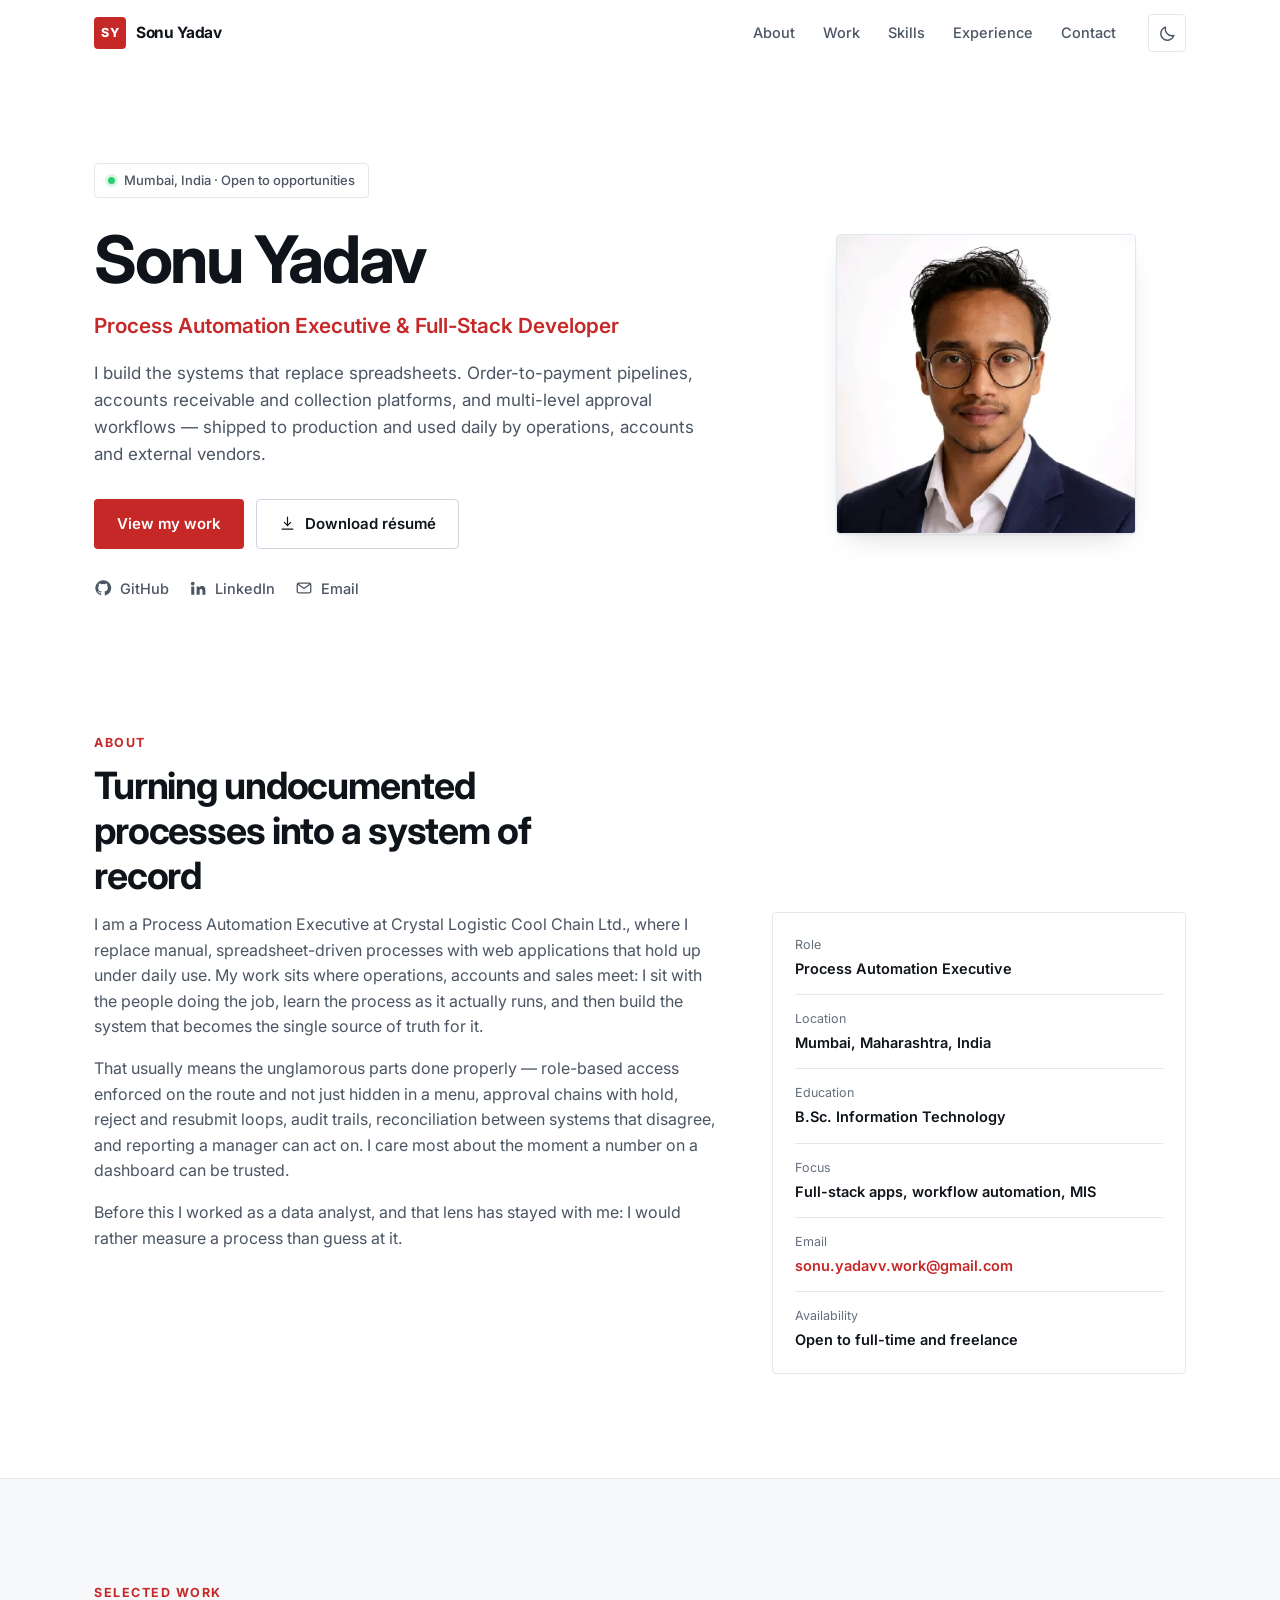
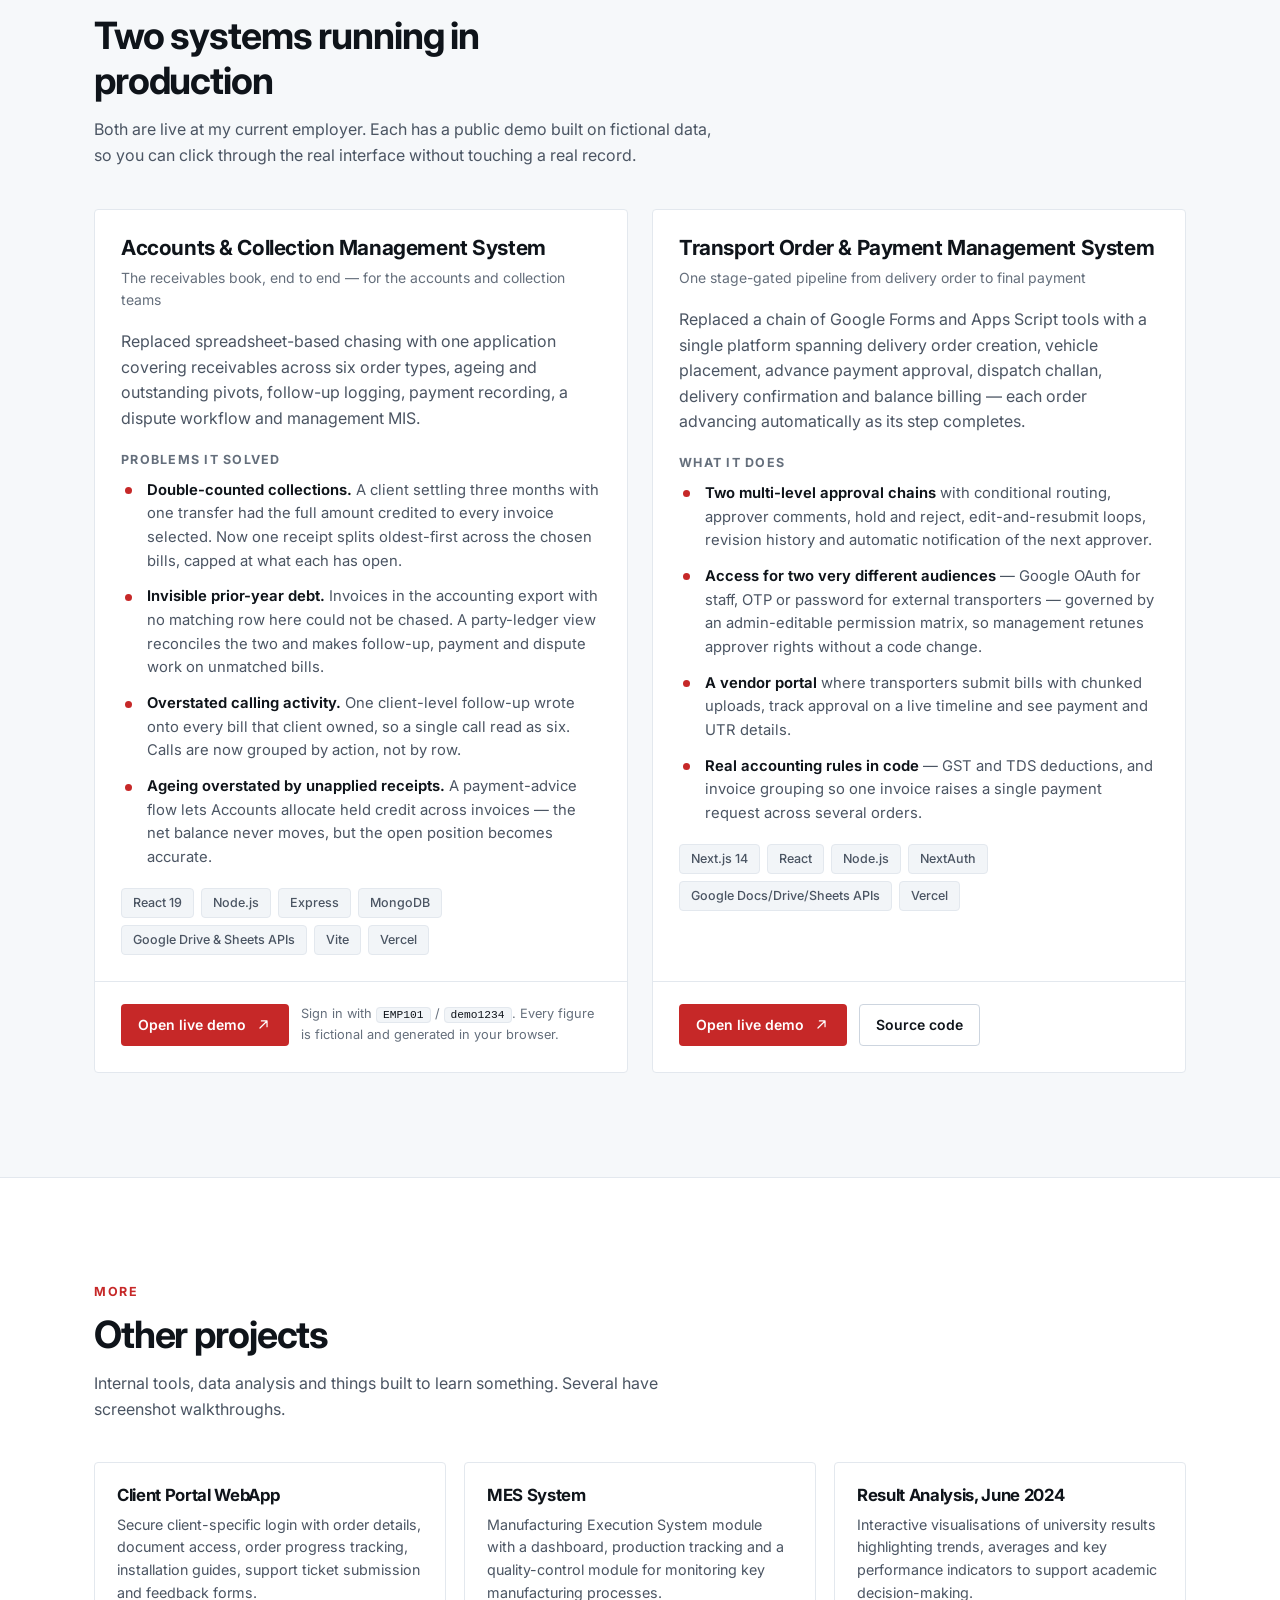
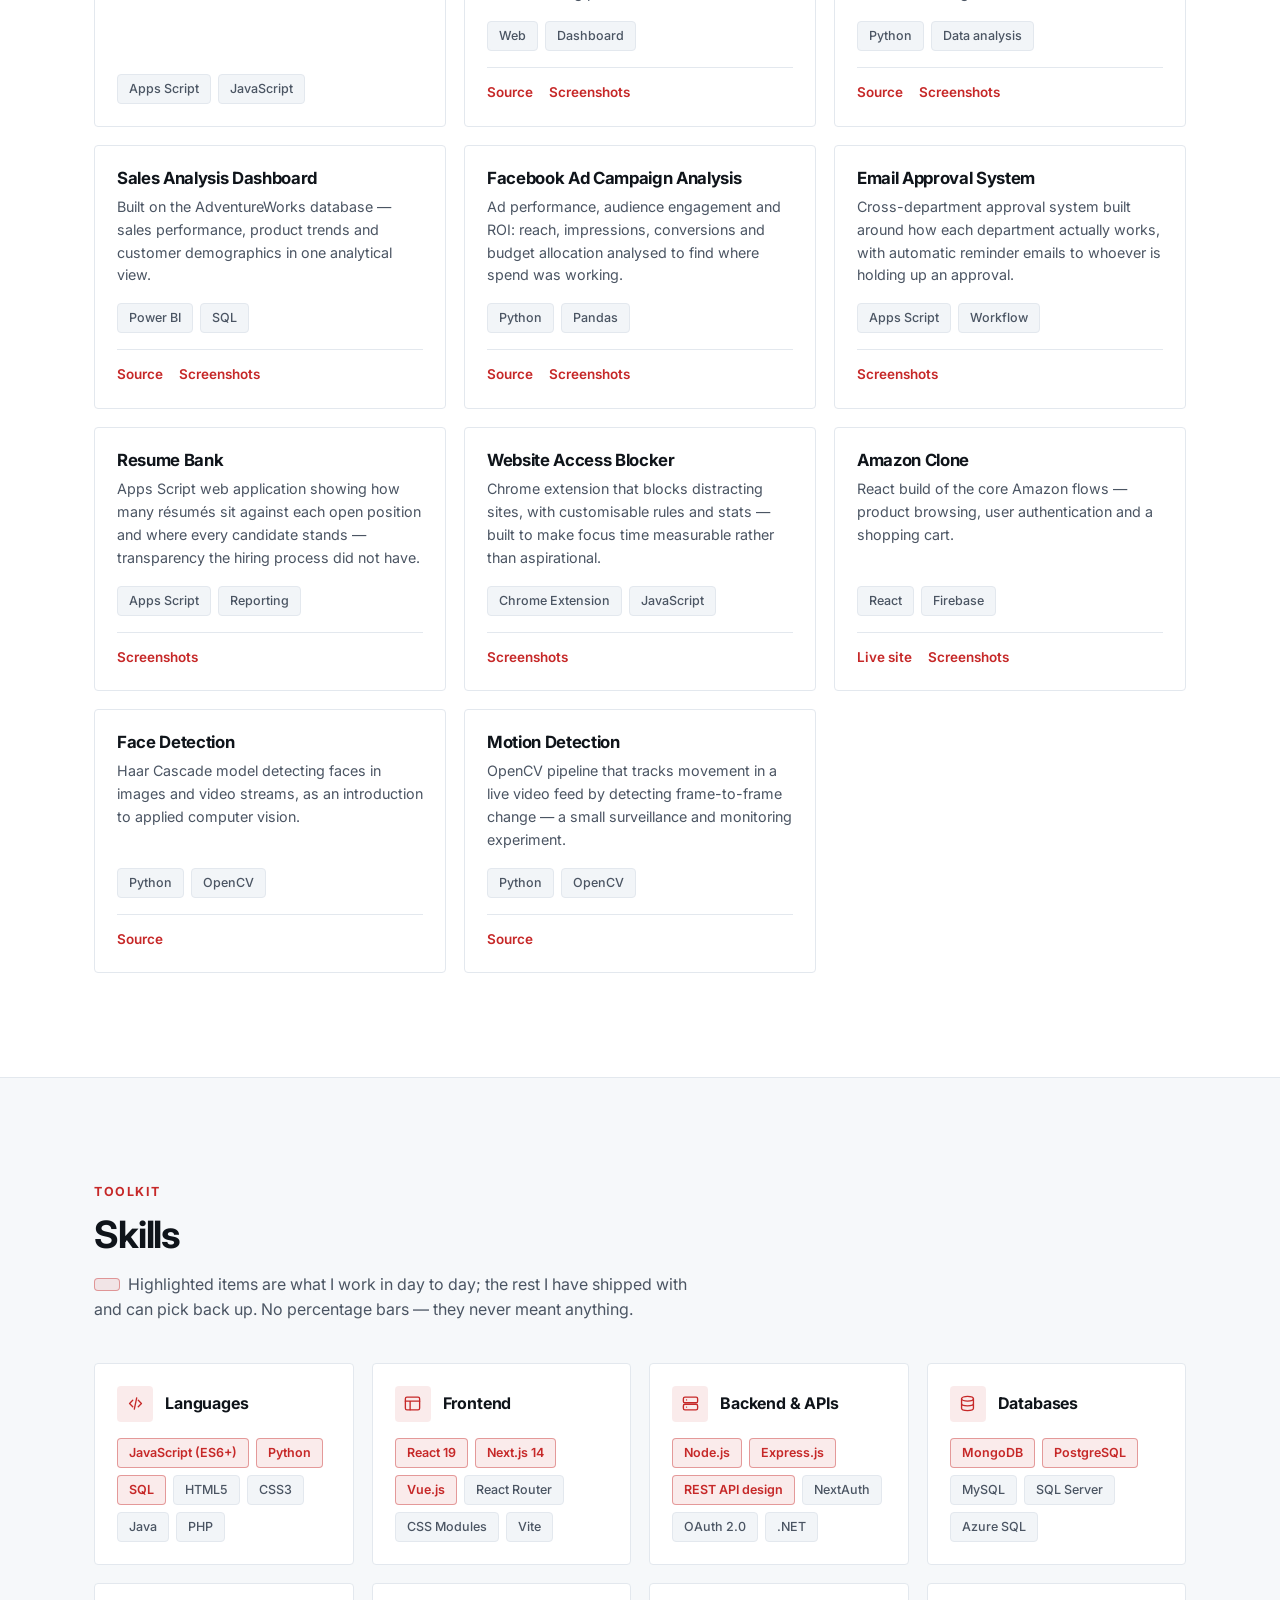
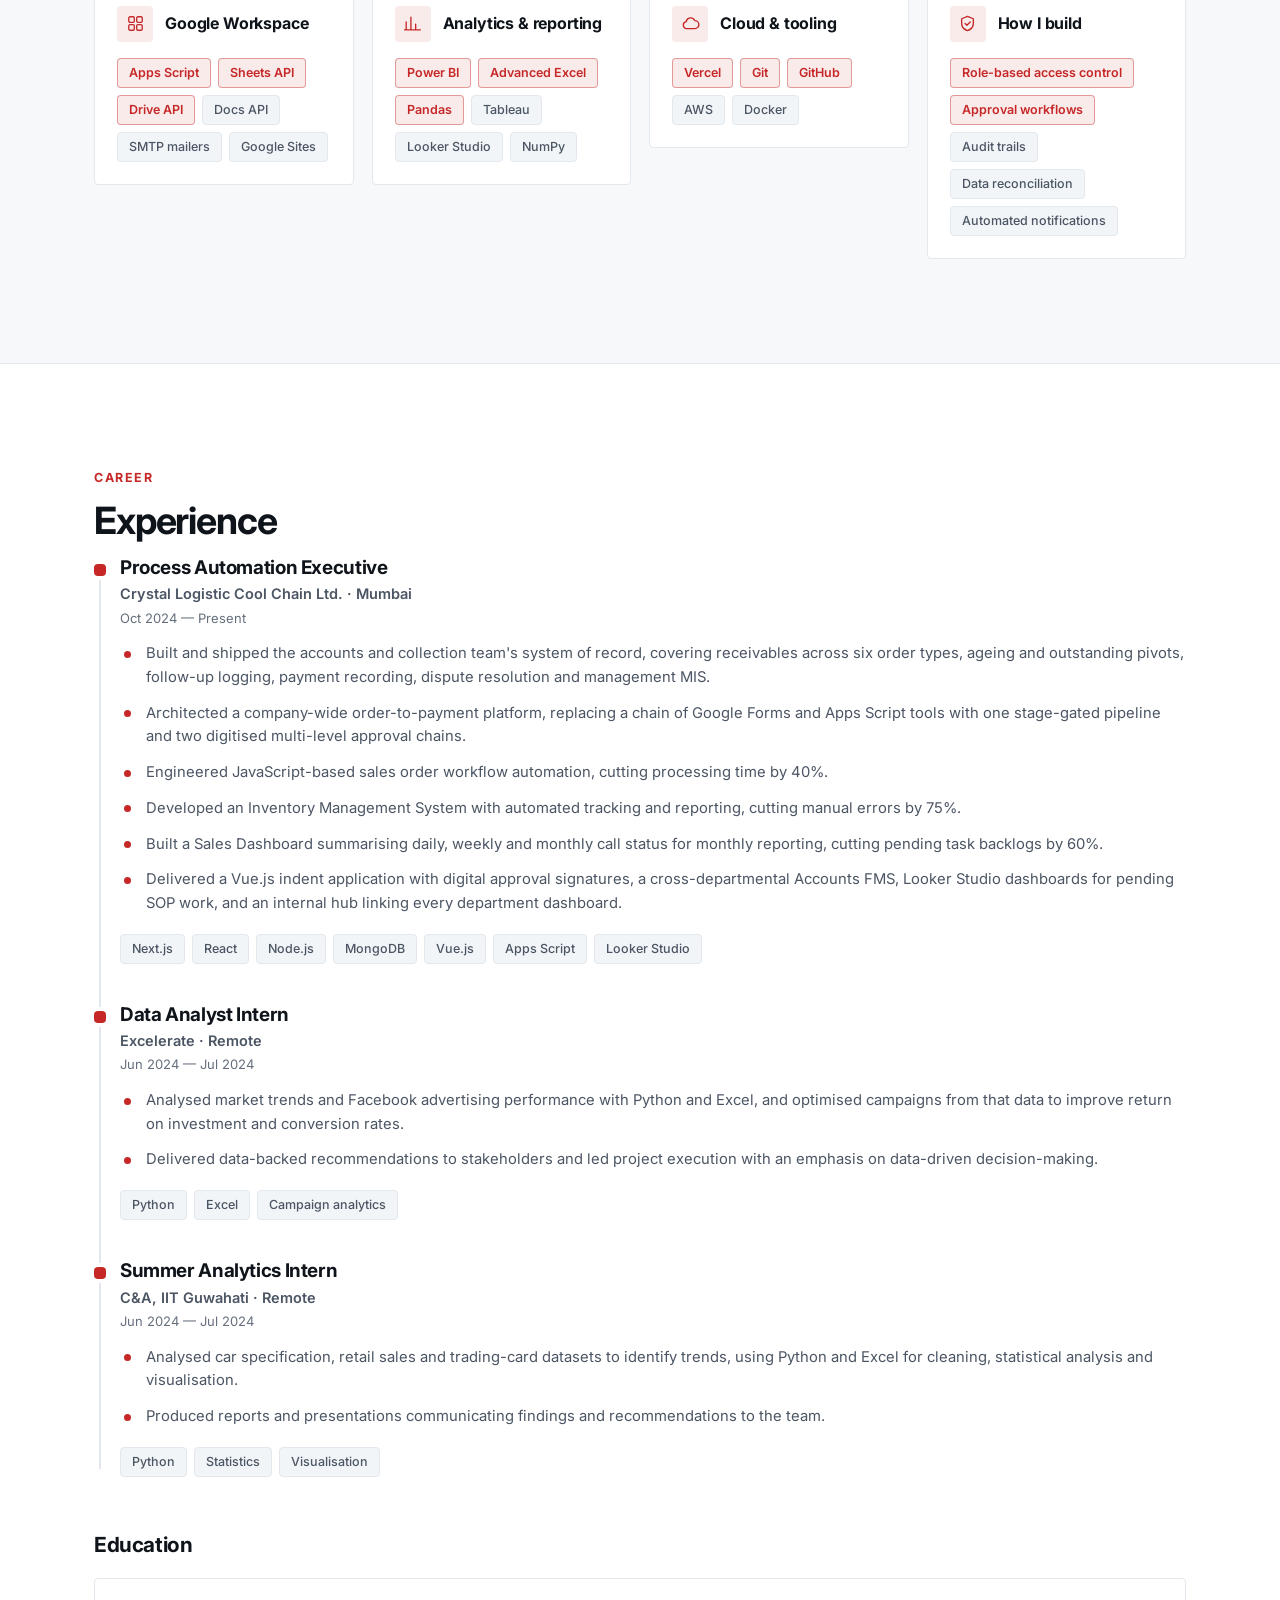
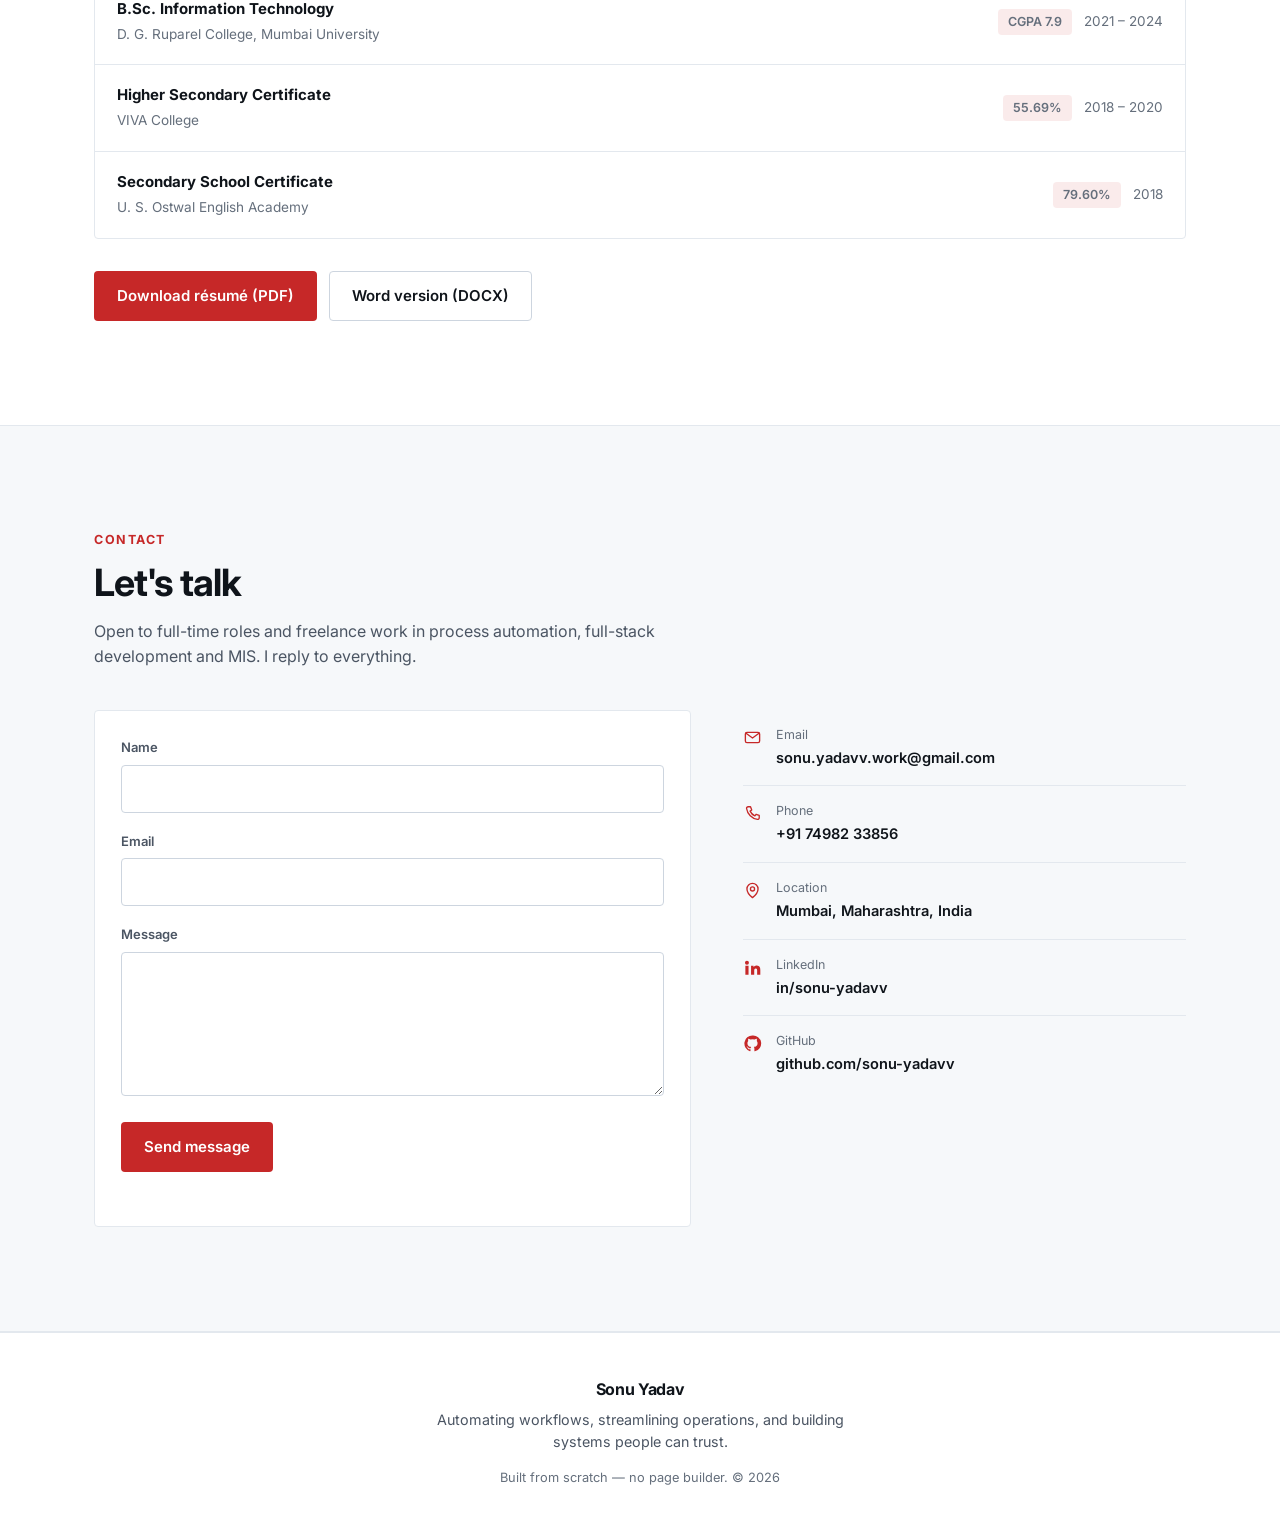
==== commit 8b2eaaff: "Drop the stats strip, rework skills, and tighten mobile The four-metric card under the hero is gone;" ====
--- a/index.html
+++ b/index.html
@@ -158,14 +158,6 @@
         </div>
       </div>
 
-      <div class="wrap">
-        <dl class="stats">
-          <div class="stat"><dt>Order processing time</dt><dd>&minus;40%</dd></div>
-          <div class="stat"><dt>Manual errors</dt><dd>&minus;75%</dd></div>
-          <div class="stat"><dt>Pending task backlog</dt><dd>&minus;60%</dd></div>
-          <div class="stat"><dt>Platforms in production</dt><dd>2</dd></div>
-        </dl>
-      </div>
     </section>
 
     <!-- ===================== About ===================== -->
@@ -421,40 +413,118 @@
       <div class="wrap">
         <p class="section-kicker">Toolkit</p>
         <h2 id="skills-h" class="section-title">Skills</h2>
+        <p class="section-lede">
+          <span class="legend-chip" aria-hidden="true"></span>
+          Highlighted items are what I work in day to day; the rest I have shipped with and can
+          pick back up. No percentage bars — they never meant anything.
+        </p>
 
         <div class="skills-grid">
-          <div class="skill-group">
-            <h3>Languages</h3>
-            <ul class="tags"><li>JavaScript (ES6+)</li><li>Python</li><li>SQL</li><li>HTML5</li><li>CSS3</li><li>Java</li><li>PHP</li></ul>
-          </div>
-          <div class="skill-group">
-            <h3>Frontend</h3>
-            <ul class="tags"><li>React 19</li><li>Next.js 14</li><li>Vue.js</li><li>React Router</li><li>CSS Modules</li><li>Vite</li></ul>
-          </div>
-          <div class="skill-group">
-            <h3>Backend &amp; APIs</h3>
-            <ul class="tags"><li>Node.js</li><li>Express.js</li><li>NextAuth</li><li>REST API design</li><li>OAuth 2.0</li><li>.NET</li></ul>
-          </div>
-          <div class="skill-group">
-            <h3>Databases</h3>
-            <ul class="tags"><li>MongoDB</li><li>PostgreSQL</li><li>MySQL</li><li>SQL Server</li><li>Azure SQL</li></ul>
-          </div>
-          <div class="skill-group">
-            <h3>Google Workspace</h3>
-            <ul class="tags"><li>Apps Script</li><li>Sheets API</li><li>Drive API</li><li>Docs API</li><li>SMTP mailers</li><li>Google Sites</li></ul>
-          </div>
-          <div class="skill-group">
-            <h3>Analytics &amp; reporting</h3>
-            <ul class="tags"><li>Power BI</li><li>Tableau</li><li>Looker Studio</li><li>Pandas</li><li>NumPy</li><li>Advanced Excel</li></ul>
-          </div>
-          <div class="skill-group">
-            <h3>Cloud &amp; tooling</h3>
-            <ul class="tags"><li>Vercel</li><li>AWS</li><li>Docker</li><li>Git</li><li>GitHub</li></ul>
-          </div>
-          <div class="skill-group">
-            <h3>Practices</h3>
-            <ul class="tags"><li>Role-based access control</li><li>Approval workflows</li><li>Audit trails</li><li>Data reconciliation</li><li>Automated notifications</li></ul>
-          </div>
+
+          <article class="skill-card">
+            <div class="skill-head">
+              <span class="skill-icon" aria-hidden="true">
+                <svg viewBox="0 0 24 24"><path d="m8.5 8-4 4 4 4M15.5 8l4 4-4 4M13.5 5l-3 14"/></svg>
+              </span>
+              <h3>Languages</h3>
+            </div>
+            <ul class="tags">
+              <li class="is-core">JavaScript (ES6+)</li><li class="is-core">Python</li><li class="is-core">SQL</li>
+              <li>HTML5</li><li>CSS3</li><li>Java</li><li>PHP</li>
+            </ul>
+          </article>
+
+          <article class="skill-card">
+            <div class="skill-head">
+              <span class="skill-icon" aria-hidden="true">
+                <svg viewBox="0 0 24 24"><rect x="3" y="4" width="18" height="16" rx="2"/><path d="M3 9h18M9 9v11"/></svg>
+              </span>
+              <h3>Frontend</h3>
+            </div>
+            <ul class="tags">
+              <li class="is-core">React 19</li><li class="is-core">Next.js 14</li><li class="is-core">Vue.js</li>
+              <li>React Router</li><li>CSS Modules</li><li>Vite</li>
+            </ul>
+          </article>
+
+          <article class="skill-card">
+            <div class="skill-head">
+              <span class="skill-icon" aria-hidden="true">
+                <svg viewBox="0 0 24 24"><rect x="3" y="4" width="18" height="7" rx="2"/><rect x="3" y="13" width="18" height="7" rx="2"/><path d="M7 7.5h.01M7 16.5h.01"/></svg>
+              </span>
+              <h3>Backend &amp; APIs</h3>
+            </div>
+            <ul class="tags">
+              <li class="is-core">Node.js</li><li class="is-core">Express.js</li><li class="is-core">REST API design</li>
+              <li>NextAuth</li><li>OAuth 2.0</li><li>.NET</li>
+            </ul>
+          </article>
+
+          <article class="skill-card">
+            <div class="skill-head">
+              <span class="skill-icon" aria-hidden="true">
+                <svg viewBox="0 0 24 24"><ellipse cx="12" cy="6" rx="7.5" ry="3"/><path d="M4.5 6v6c0 1.7 3.4 3 7.5 3s7.5-1.3 7.5-3V6M4.5 12v6c0 1.7 3.4 3 7.5 3s7.5-1.3 7.5-3v-6"/></svg>
+              </span>
+              <h3>Databases</h3>
+            </div>
+            <ul class="tags">
+              <li class="is-core">MongoDB</li><li class="is-core">PostgreSQL</li>
+              <li>MySQL</li><li>SQL Server</li><li>Azure SQL</li>
+            </ul>
+          </article>
+
+          <article class="skill-card">
+            <div class="skill-head">
+              <span class="skill-icon" aria-hidden="true">
+                <svg viewBox="0 0 24 24"><rect x="3.5" y="3.5" width="7" height="7" rx="1.6"/><rect x="13.5" y="3.5" width="7" height="7" rx="1.6"/><rect x="3.5" y="13.5" width="7" height="7" rx="1.6"/><rect x="13.5" y="13.5" width="7" height="7" rx="1.6"/></svg>
+              </span>
+              <h3>Google Workspace</h3>
+            </div>
+            <ul class="tags">
+              <li class="is-core">Apps Script</li><li class="is-core">Sheets API</li><li class="is-core">Drive API</li>
+              <li>Docs API</li><li>SMTP mailers</li><li>Google Sites</li>
+            </ul>
+          </article>
+
+          <article class="skill-card">
+            <div class="skill-head">
+              <span class="skill-icon" aria-hidden="true">
+                <svg viewBox="0 0 24 24"><path d="M4 20V10M10 20V4M16 20v-7M22 20H2"/></svg>
+              </span>
+              <h3>Analytics &amp; reporting</h3>
+            </div>
+            <ul class="tags">
+              <li class="is-core">Power BI</li><li class="is-core">Advanced Excel</li><li class="is-core">Pandas</li>
+              <li>Tableau</li><li>Looker Studio</li><li>NumPy</li>
+            </ul>
+          </article>
+
+          <article class="skill-card">
+            <div class="skill-head">
+              <span class="skill-icon" aria-hidden="true">
+                <svg viewBox="0 0 24 24"><path d="M7 18.5A4.5 4.5 0 0 1 6.6 9.6a5.6 5.6 0 0 1 10.7-1.3A4.1 4.1 0 0 1 17.6 18.5Z"/></svg>
+              </span>
+              <h3>Cloud &amp; tooling</h3>
+            </div>
+            <ul class="tags">
+              <li class="is-core">Vercel</li><li class="is-core">Git</li><li class="is-core">GitHub</li>
+              <li>AWS</li><li>Docker</li>
+            </ul>
+          </article>
+
+          <article class="skill-card">
+            <div class="skill-head">
+              <span class="skill-icon" aria-hidden="true">
+                <svg viewBox="0 0 24 24"><path d="M12 3 4.6 6v5.5c0 4.4 3 8.2 7.4 9.5 4.4-1.3 7.4-5.1 7.4-9.5V6Z"/><path d="m9 12 2.2 2.2L15.4 10"/></svg>
+              </span>
+              <h3>How I build</h3>
+            </div>
+            <ul class="tags">
+              <li class="is-core">Role-based access control</li><li class="is-core">Approval workflows</li>
+              <li>Audit trails</li><li>Data reconciliation</li><li>Automated notifications</li>
+            </ul>
+          </article>
+
         </div>
       </div>
     </section>
--- a/style.css
+++ b/style.css
@@ -38,9 +38,8 @@
 :root {
   --wrap: 1140px;
   --gutter: 24px;
-  --r-sm: 8px;
-  --r-md: 14px;
-  --r-lg: 20px;
+  /* One flat radius everywhere — nothing rounder than 4px. */
+  --r: 4px;
   --ease: cubic-bezier(.2, .7, .3, 1);
   --header-h: 66px;
 }
@@ -105,7 +104,7 @@
   top: -60px;
   z-index: 200;
   padding: 10px 16px;
-  border-radius: var(--r-sm);
+  border-radius: var(--r);
   background: var(--accent-solid);
   color: var(--accent-on);
   font-weight: 600;
@@ -116,7 +115,7 @@
 :where(a, button, input, textarea, [tabindex]):focus-visible {
   outline: 2px solid var(--accent);
   outline-offset: 3px;
-  border-radius: 4px;
+  border-radius: var(--r);
 }
 
 .sr-only {
@@ -157,7 +156,7 @@
   display: grid;
   place-items: center;
   width: 32px; height: 32px;
-  border-radius: 9px;
+  border-radius: var(--r);
   background: var(--accent-solid);
   color: var(--accent-on);
   font-size: 12.5px;
@@ -171,7 +170,7 @@
 .nav a {
   display: block;
   padding: 8px 12px;
-  border-radius: var(--r-sm);
+  border-radius: var(--r);
   font-size: 14.5px;
   font-weight: 500;
   color: var(--text-2);
@@ -186,7 +185,7 @@
   display: grid;
   place-items: center;
   width: 38px; height: 38px;
-  border-radius: 10px;
+  border-radius: var(--r);
   border: 1px solid var(--line);
   color: var(--text-2);
   background: var(--surface);
@@ -208,7 +207,9 @@
 
 /* -------------------------------- hero ---------------------------------- */
 
-.hero { padding: clamp(48px, 8vw, 96px) 0 clamp(36px, 5vw, 60px); }
+/* Bottom padding is light: the stats strip that used to close the hero is
+   gone, and the About section brings its own generous top padding. */
+.hero { padding: clamp(48px, 8vw, 96px) 0 clamp(8px, 2vw, 24px); }
 
 .hero-grid {
   display: grid;
@@ -224,7 +225,7 @@
   padding: 6px 13px;
   margin-bottom: 22px;
   border: 1px solid var(--line);
-  border-radius: 999px;
+  border-radius: var(--r);
   background: var(--surface);
   font-size: 13px;
   font-weight: 500;
@@ -232,7 +233,7 @@
 }
 .dot {
   width: 7px; height: 7px;
-  border-radius: 50%;
+  border-radius: var(--r);
   background: #2ecc71;
   box-shadow: 0 0 0 3px rgba(46, 204, 113, .18);
 }
@@ -264,7 +265,7 @@
   align-items: center;
   gap: 9px;
   padding: 12px 22px;
-  border-radius: 11px;
+  border-radius: var(--r);
   border: 1px solid transparent;
   font-size: 15px;
   font-weight: 600;
@@ -281,7 +282,7 @@
 .btn-ghost { border-color: var(--line-strong); color: var(--text); background: var(--surface); }
 .btn-ghost:hover { border-color: var(--text-3); }
 
-.btn-sm { padding: 9px 16px; font-size: 14px; border-radius: 9px; }
+.btn-sm { padding: 9px 16px; font-size: 14px; border-radius: var(--r); }
 
 .hero-social { display: flex; flex-wrap: wrap; gap: 20px; }
 .hero-social a {
@@ -301,25 +302,10 @@
   width: min(300px, 62vw);
   aspect-ratio: 1;
   object-fit: cover;
-  border-radius: 22px;
+  border-radius: var(--r);
   border: 1px solid var(--line);
   box-shadow: var(--shadow);
 }
-
-/* stats */
-.stats {
-  display: grid;
-  grid-template-columns: repeat(4, minmax(0, 1fr));
-  gap: 1px;
-  margin-top: clamp(36px, 6vw, 60px);
-  border: 1px solid var(--line);
-  border-radius: var(--r-md);
-  background: var(--line);
-  overflow: hidden;
-}
-.stat { padding: 20px 22px; background: var(--surface); }
-.stat dt { font-size: 13px; color: var(--text-3); margin-bottom: 4px; }
-.stat dd { font-size: clamp(1.5rem, 3vw, 1.9rem); font-weight: 800; letter-spacing: -.03em; }
 
 /* ------------------------------ sections -------------------------------- */
 
@@ -368,7 +354,7 @@
 .about-facts {
   padding: 8px 22px;
   border: 1px solid var(--line);
-  border-radius: var(--r-md);
+  border-radius: var(--r);
   background: var(--surface);
 }
 .about-facts li {
@@ -396,7 +382,7 @@
   display: flex;
   flex-direction: column;
   border: 1px solid var(--line);
-  border-radius: var(--r-lg);
+  border-radius: var(--r);
   background: var(--surface);
   overflow: hidden;
   transition: border-color .2s var(--ease), transform .2s var(--ease);
@@ -433,7 +419,7 @@
   left: 4px;
   top: .58em;
   width: 7px; height: 7px;
-  border-radius: 2px;
+  border-radius: var(--r);
   background: var(--accent-solid);
 }
 .tick-list strong { color: var(--text); font-weight: 650; }
@@ -442,7 +428,7 @@
 .tags li {
   padding: 4px 11px;
   border: 1px solid var(--line);
-  border-radius: 999px;
+  border-radius: var(--r);
   background: var(--surface-2);
   font-size: 12.5px;
   font-weight: 500;
@@ -462,7 +448,7 @@
 .feature-note { font-size: 12.8px; color: var(--text-3); flex: 1 1 240px; }
 code {
   padding: 1px 6px;
-  border-radius: 5px;
+  border-radius: var(--r);
   background: var(--surface-2);
   border: 1px solid var(--line);
   font-family: ui-monospace, SFMono-Regular, Menlo, Consolas, monospace;
@@ -483,7 +469,7 @@
   flex-direction: column;
   padding: 22px;
   border: 1px solid var(--line);
-  border-radius: var(--r-md);
+  border-radius: var(--r);
   background: var(--surface);
   transition: border-color .2s var(--ease), transform .2s var(--ease);
 }
@@ -513,20 +499,61 @@
 
 /* -------------------------------- skills -------------------------------- */
 
+/* Eight cards, so a four-column track makes two clean rows on a wide screen
+   instead of three with a hole in the last one. `align-items: start` stops a
+   short card being stretched to match the tallest in its row, which was
+   leaving a large empty box under "Cloud & tooling". */
 .skills-grid {
   display: grid;
-  grid-template-columns: repeat(auto-fill, minmax(min(100%, 260px), 1fr));
-  gap: 22px;
-}
-.skill-group h3 {
-  font-size: 12.5px;
-  font-weight: 700;
-  letter-spacing: .1em;
-  text-transform: uppercase;
-  color: var(--text-3);
-  margin-bottom: 12px;
-}
-.skill-group .tags { margin-top: 0; }
+  grid-template-columns: repeat(auto-fit, minmax(min(100%, 240px), 1fr));
+  align-items: start;
+  gap: 18px;
+}
+
+.skill-card {
+  padding: 22px;
+  border: 1px solid var(--line);
+  border-radius: var(--r);
+  background: var(--surface);
+  transition: border-color .2s var(--ease);
+}
+.skill-card:hover { border-color: var(--line-strong); }
+
+.skill-head { display: flex; align-items: center; gap: 12px; margin-bottom: 16px; }
+.skill-head h3 { font-size: 1rem; letter-spacing: -.01em; }
+
+.skill-icon {
+  display: grid;
+  place-items: center;
+  width: 36px; height: 36px;
+  flex: none;
+  border-radius: var(--r);
+  background: var(--accent-soft);
+  color: var(--accent);
+}
+.skill-icon svg { width: 19px; height: 19px; }
+
+.skill-card .tags { margin-top: 0; }
+
+/* The whole point of the section is which of these I actually reach for.
+   A flat wall of identical pills says everything is equally true, which is
+   never the case — so the day-to-day stack is marked and the rest recedes. */
+.tags li.is-core {
+  border-color: color-mix(in srgb, var(--accent-solid) 42%, transparent);
+  background: var(--accent-soft);
+  color: var(--accent);
+  font-weight: 600;
+}
+
+.legend-chip {
+  display: inline-block;
+  width: 26px; height: 13px;
+  margin-right: 4px;
+  vertical-align: -1px;
+  border-radius: var(--r);
+  border: 1px solid color-mix(in srgb, var(--accent-solid) 42%, transparent);
+  background: var(--accent-soft);
+}
 
 /* ------------------------------ timeline -------------------------------- */
 
@@ -546,7 +573,7 @@
   position: absolute;
   left: -26px; top: 7px;
   width: 12px; height: 12px;
-  border-radius: 50%;
+  border-radius: var(--r);
   background: var(--accent-solid);
   box-shadow: 0 0 0 4px var(--bg);
 }
@@ -560,7 +587,7 @@
 
 .edu-list {
   border: 1px solid var(--line);
-  border-radius: var(--r-md);
+  border-radius: var(--r);
   background: var(--surface);
   overflow: hidden;
 }
@@ -579,7 +606,7 @@
 .edu-meta { display: flex; align-items: center; gap: 12px; font-size: 13.5px; color: var(--text-3); }
 .pill {
   padding: 3px 10px;
-  border-radius: 999px;
+  border-radius: var(--r);
   background: var(--accent-soft);
   color: var(--accent);
   font-size: 12.5px !important;
@@ -600,7 +627,7 @@
 .contact-form {
   padding: 26px;
   border: 1px solid var(--line);
-  border-radius: var(--r-md);
+  border-radius: var(--r);
   background: var(--surface);
 }
 .field { margin-bottom: 18px; }
@@ -615,7 +642,7 @@
   width: 100%;
   padding: 11px 14px;
   border: 1px solid var(--line-strong);
-  border-radius: 10px;
+  border-radius: var(--r);
   background: var(--bg);
   font-size: 15px;
   transition: border-color .16s var(--ease), box-shadow .16s var(--ease);
@@ -626,7 +653,18 @@
   border-color: var(--accent-solid);
   box-shadow: 0 0 0 3px var(--accent-soft);
 }
-.honey { position: absolute; left: -9999px; opacity: 0; height: 0; width: 0; }
+/* Hidden from people, still in the DOM for bots that fill every field.
+   Clipped rather than parked at -9999px, which shows up as an off-canvas
+   element in layout tooling and can drag focus off-screen. */
+.honey {
+  position: absolute;
+  width: 1px; height: 1px;
+  padding: 0; border: 0;
+  overflow: hidden;
+  clip: rect(0 0 0 0);
+  clip-path: inset(50%);
+  white-space: nowrap;
+}
 .form-note { margin-top: 12px; font-size: 13.5px; color: var(--text-3); min-height: 1.2em; }
 .form-note.is-error { color: var(--accent); }
 
@@ -663,7 +701,7 @@
   display: grid;
   place-items: center;
   width: 42px; height: 42px;
-  border-radius: 12px;
+  border-radius: var(--r);
   border: 1px solid var(--line);
   background: var(--surface);
   color: var(--text-2);
@@ -697,7 +735,7 @@
   display: flex;
   flex-direction: column;
   border: 1px solid var(--line);
-  border-radius: var(--r-md);
+  border-radius: var(--r);
   background: var(--surface);
   overflow: hidden;
 }
@@ -725,7 +763,7 @@
   max-width: 100%;
   max-height: 68vh;
   object-fit: contain;
-  border-radius: var(--r-sm);
+  border-radius: var(--r);
 }
 
 .lb-nav {
@@ -735,7 +773,7 @@
   display: grid;
   place-items: center;
   width: 40px; height: 40px;
-  border-radius: 50%;
+  border-radius: var(--r);
   border: 1px solid var(--line);
   background: var(--surface);
   color: var(--text-2);
@@ -762,13 +800,24 @@
 @media (max-width: 900px) {
   .hero-grid { grid-template-columns: 1fr; }
   .hero-photo { order: -1; justify-self: start; }
-  .hero-photo img { width: min(180px, 44vw); border-radius: 18px; }
+  .hero-photo img { width: min(150px, 38vw); border-radius: var(--r); }
   .about-grid, .contact-grid { grid-template-columns: 1fr; }
-  .stats { grid-template-columns: repeat(2, minmax(0, 1fr)); }
 }
 
 @media (max-width: 760px) {
-  :root { --gutter: 18px; }
+  :root {
+    --gutter: 18px;
+    /* Tighter rhythm on a phone. The same generous desktop spacing turns a
+       long single-page portfolio into a very long scroll. */
+    --header-h: 60px;
+  }
+
+  .section { padding: 48px 0; }
+  .hero { padding: 32px 0 8px; }
+  .hero-actions { margin-bottom: 22px; }
+  .sub-title { margin-top: 40px; }
+  .tl-item { padding-bottom: 30px; }
+  .section-lede { margin-bottom: 28px; }
 
   .nav-toggle { display: grid; }
 
@@ -781,21 +830,67 @@
     border-bottom: 1px solid var(--line);
     box-shadow: var(--shadow);
     display: none;
+    max-height: calc(100dvh - var(--header-h));
+    overflow-y: auto;
   }
   .nav.is-open { display: block; }
   .nav ul { flex-direction: column; gap: 2px; }
-  .nav a { padding: 12px 10px; font-size: 16px; }
+  .nav a { padding: 13px 10px; font-size: 16px; }
 
   .brand-name { display: none; }
   .section-title { max-width: none; }
   .feature-head, .feature-body, .feature-actions { padding-inline: 20px; }
+  .feature-actions { margin-top: 18px; padding-block: 18px 22px; }
+  .skill-card, .project, .contact-form { padding: 18px; }
+
+  /* Buttons go full width so they are easy to hit and read as primary. */
+  .hero-actions .btn,
+  .resume-cta .btn,
+  .contact-form button[type=submit] { flex: 1 1 100%; justify-content: center; }
+
   .lb-prev { left: 6px; }
   .lb-next { right: 6px; }
   .lightbox-stage { padding: 10px; }
-}
-
-@media (max-width: 420px) {
-  .stats { grid-template-columns: 1fr; }
+  .lightbox-stage img { max-height: 60vh; }
+  .to-top { right: 14px; bottom: 14px; }
+}
+
+/* Touch targets. On a finger-driven device the inline text links were 17-23px
+   tall — under both the WCAG 2.2 minimum and every platform guideline. Scoped
+   to coarse pointers so the desktop layout keeps its tighter inline rhythm. */
+@media (pointer: coarse) {
+  .hero-social a,
+  .project h3 a,
+  .project-links a,
+  .project-links .link-btn,
+  .contact-info a,
+  .about-facts a {
+    min-height: 44px;
+    display: inline-flex;
+    align-items: center;
+  }
+  .project-links { gap: 8px 20px; }
+  .contact-info li { padding-block: 8px; }
+  .about-facts li { padding-block: 10px; }
+  .footer-inner a { min-height: 44px; display: inline-flex; align-items: center; }
+
+  /* Controls, not just text links: the icon buttons and small buttons were
+     38-42px, which is close enough to look fine and just small enough to miss. */
+  .icon-btn { width: 44px; height: 44px; }
+  .to-top { width: 44px; height: 44px; }
+  .btn-sm { padding: 12px 18px; }
+  /* With the wordmark hidden on phones the brand shrinks to its 32px badge.
+     Padded out to a 44px hit area without moving the badge itself. */
+  .brand { min-height: 44px; padding-inline: 6px; margin-inline-start: -6px; }
+  .nav a { min-height: 44px; display: flex; align-items: center; }
+}
+
+@media (max-width: 400px) {
+  .hero h1 { font-size: 2.35rem; }
+  .hero-social { gap: 6px 18px; }
+  .edu-list li { flex-direction: column; align-items: flex-start; gap: 6px; }
+  .feature-actions { flex-direction: column; align-items: stretch; }
+  .feature-actions .btn { justify-content: center; }
 }
 
 /* --------------------------- motion + print ----------------------------- */
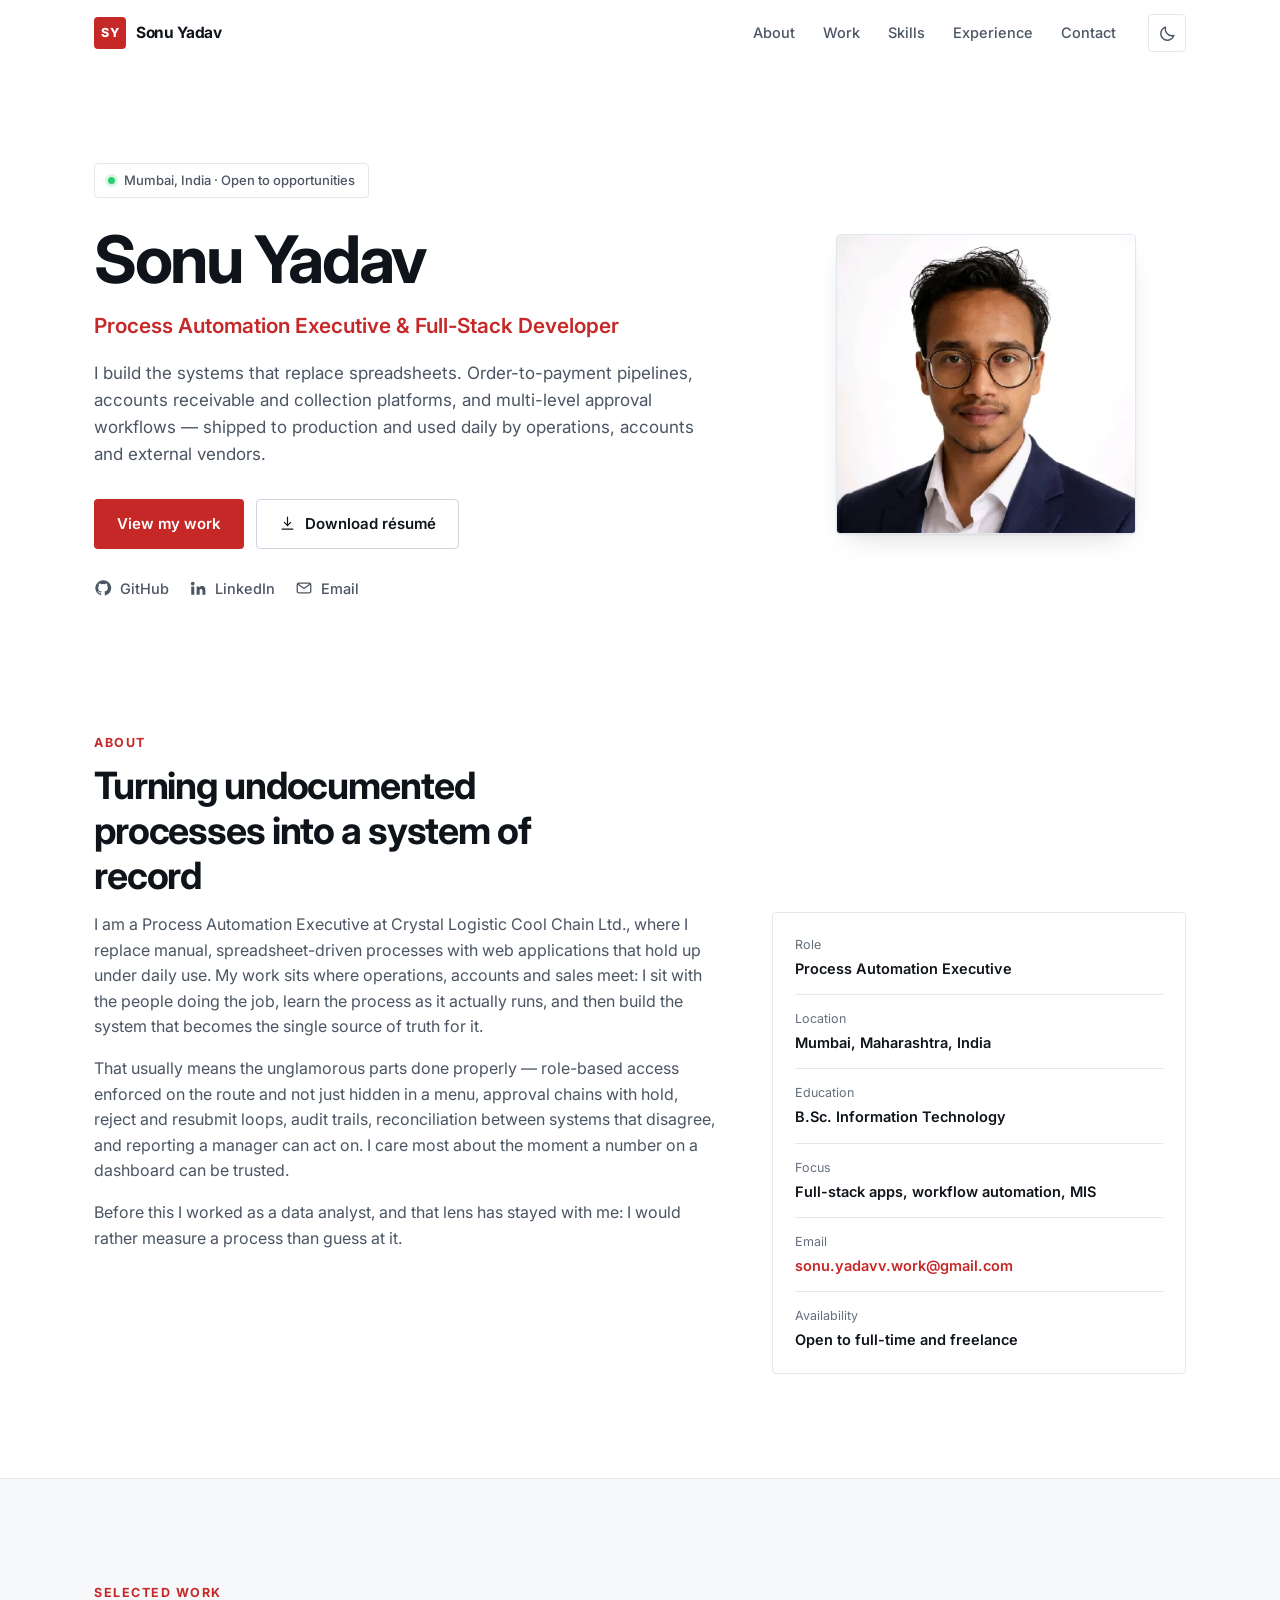
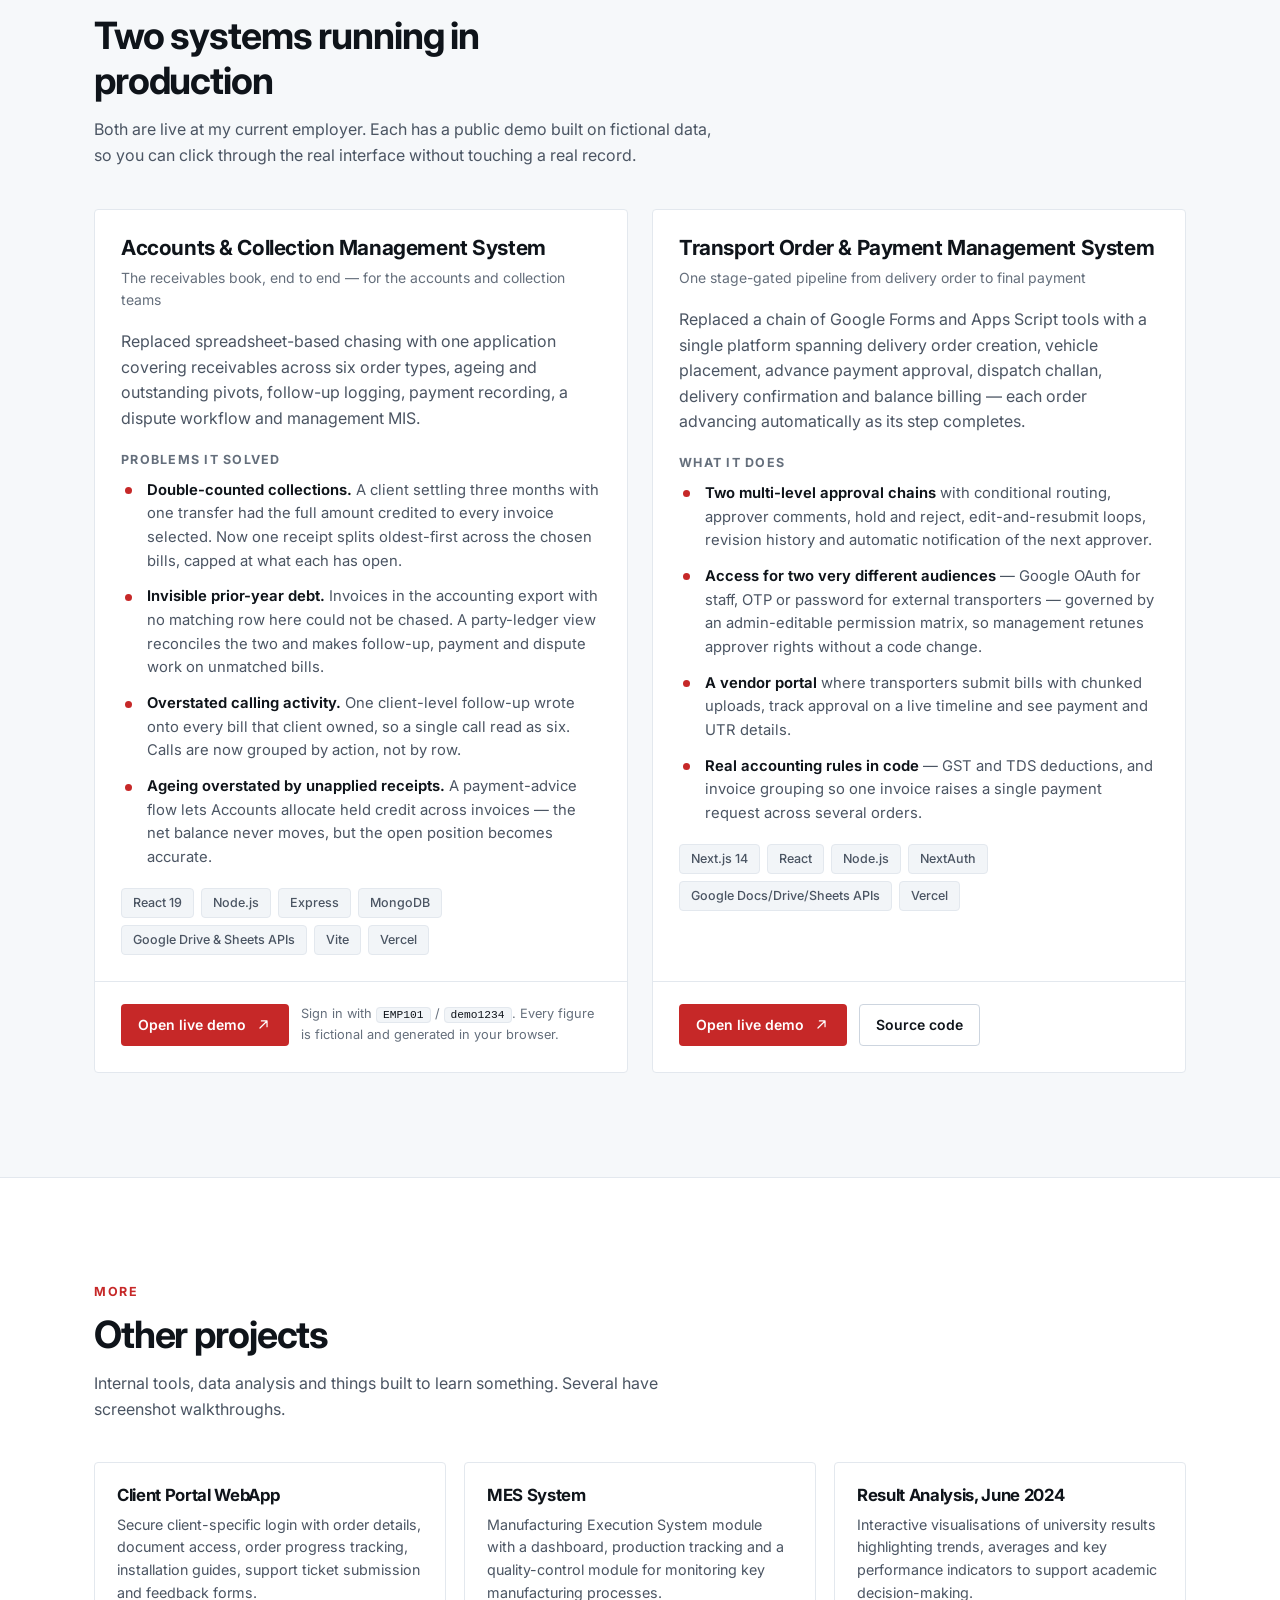
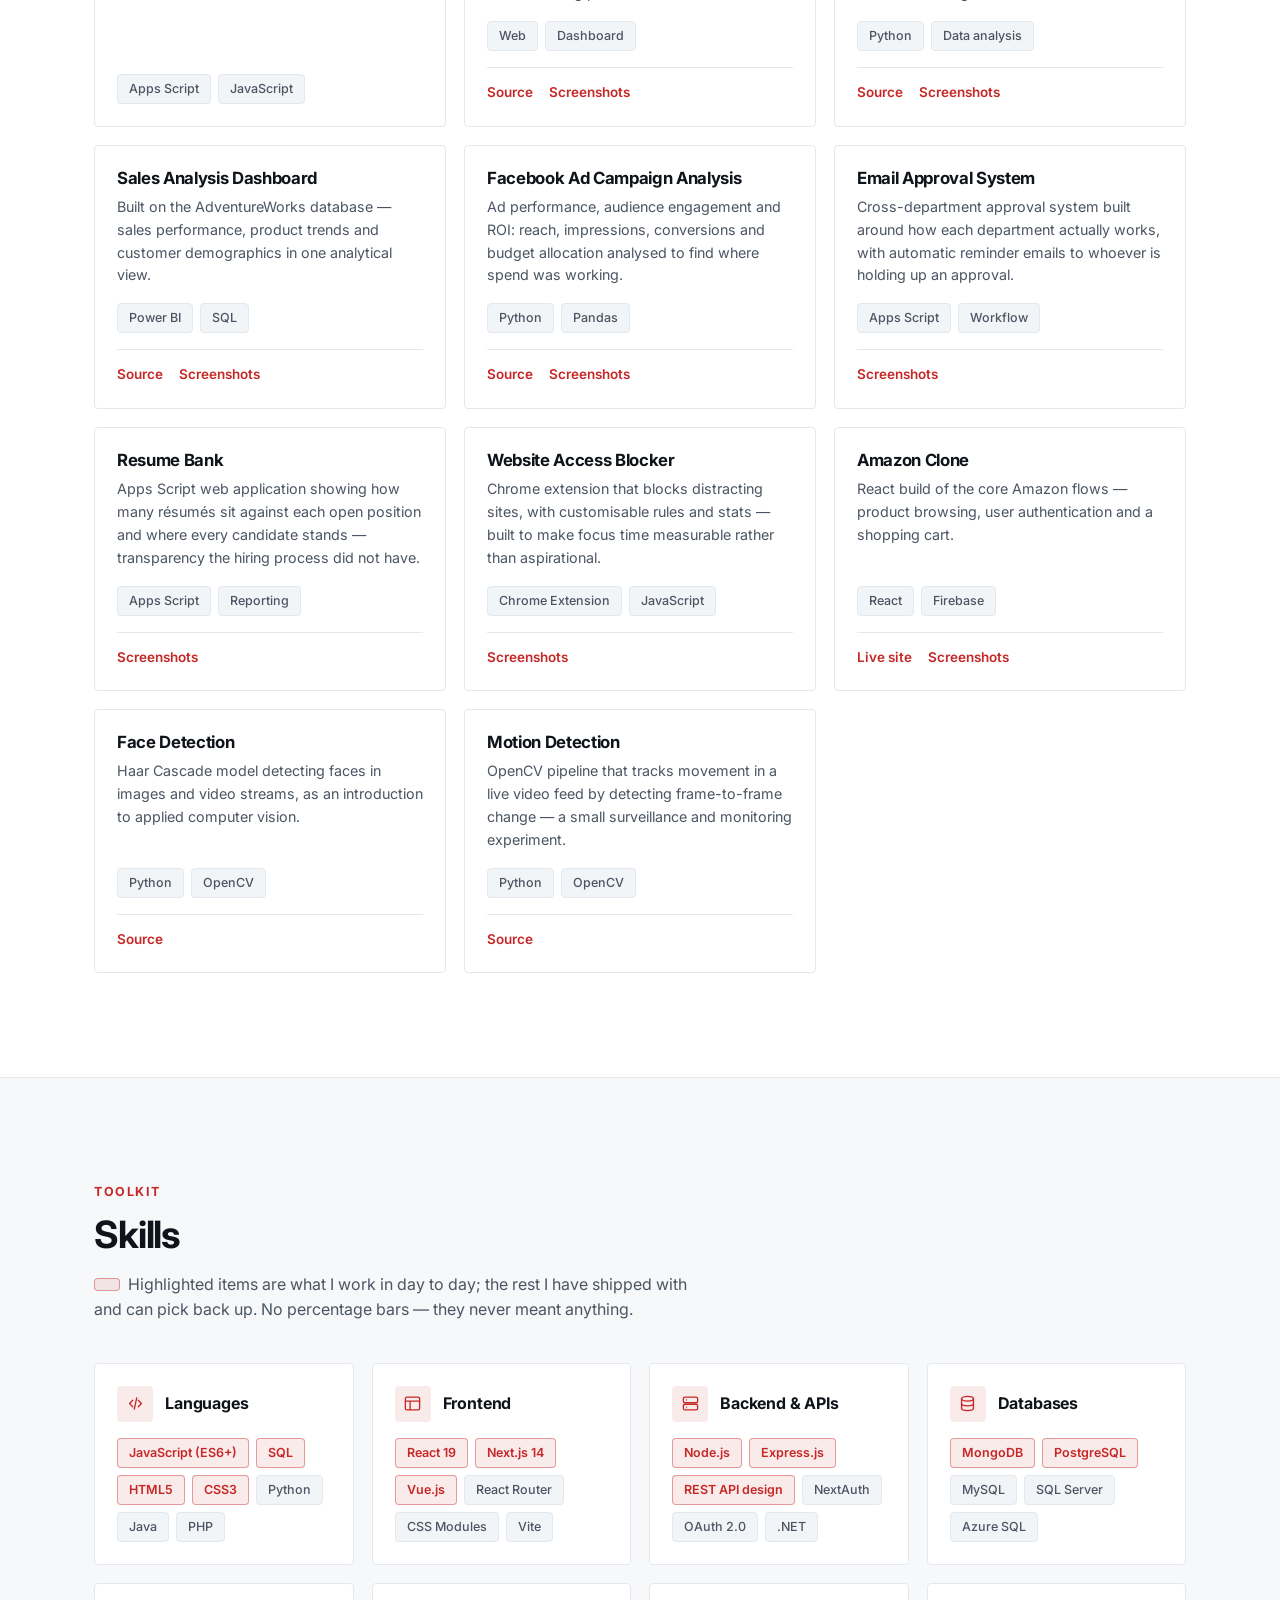
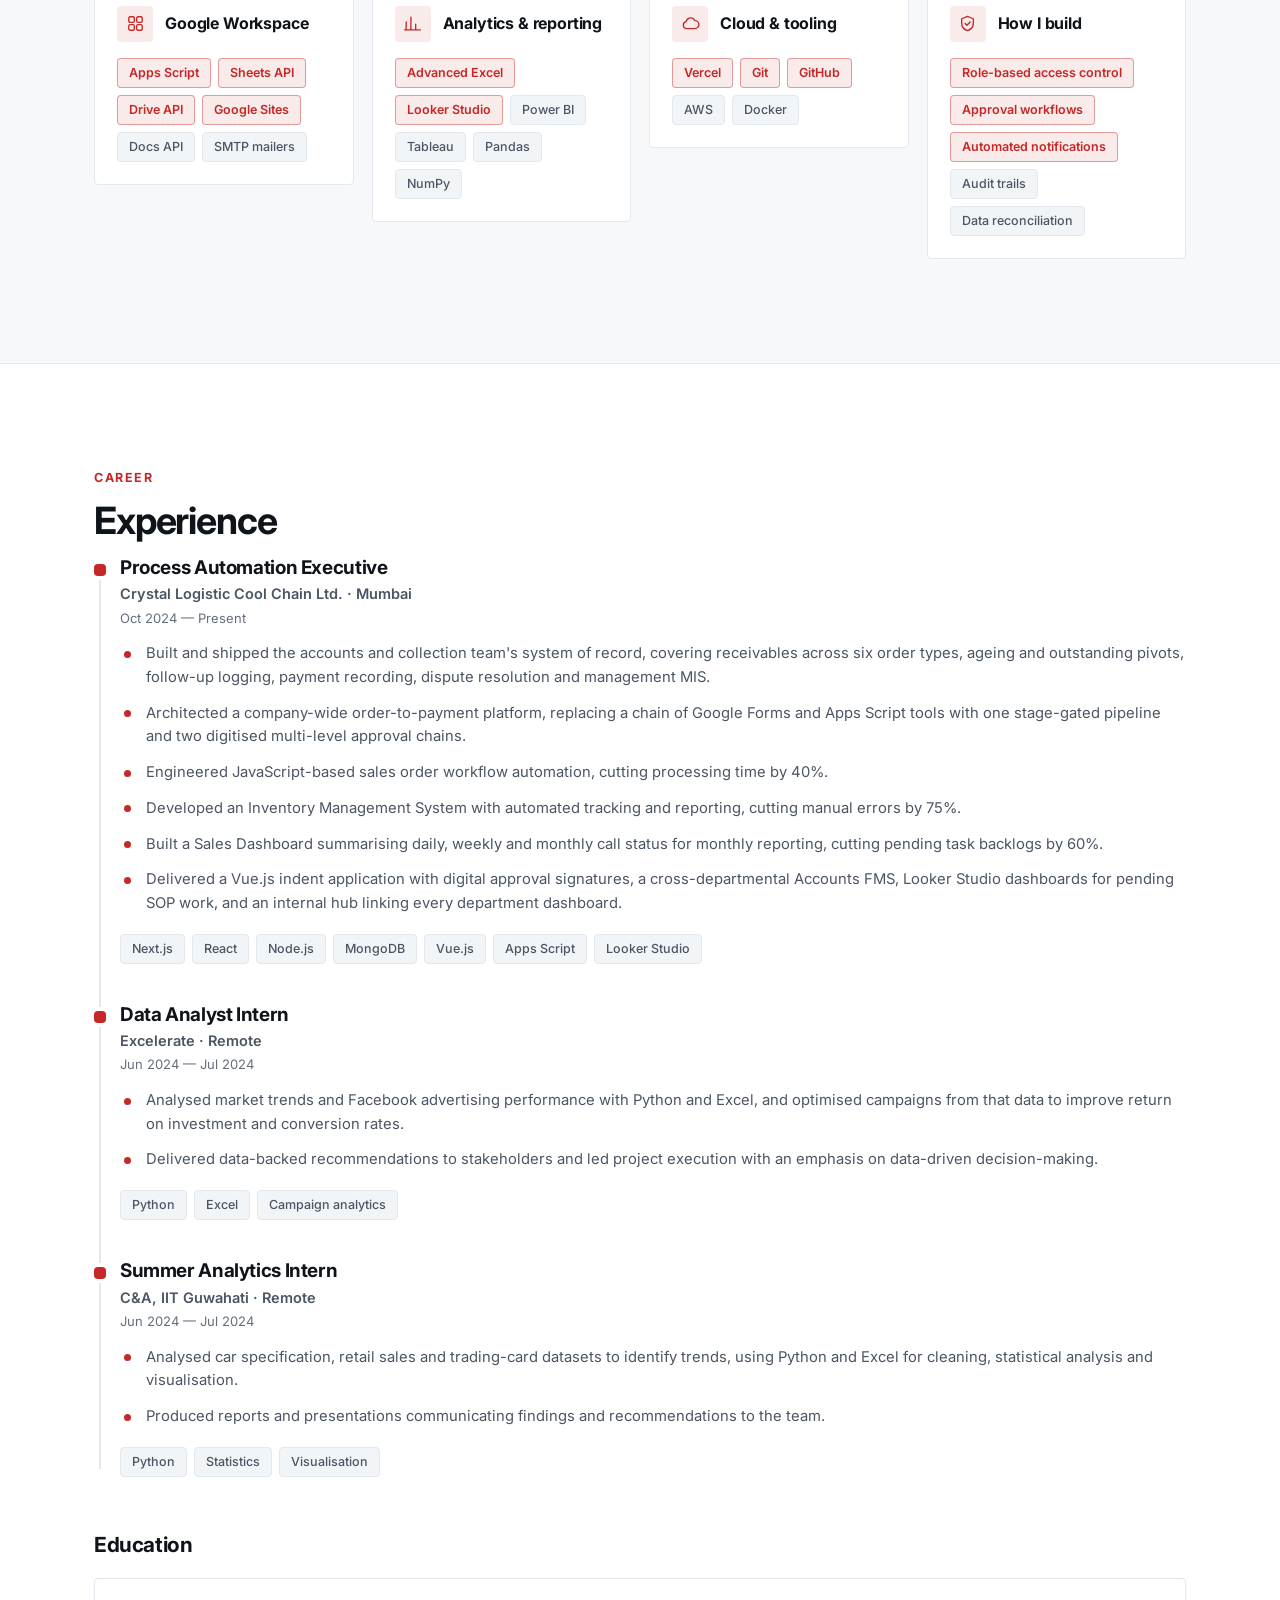
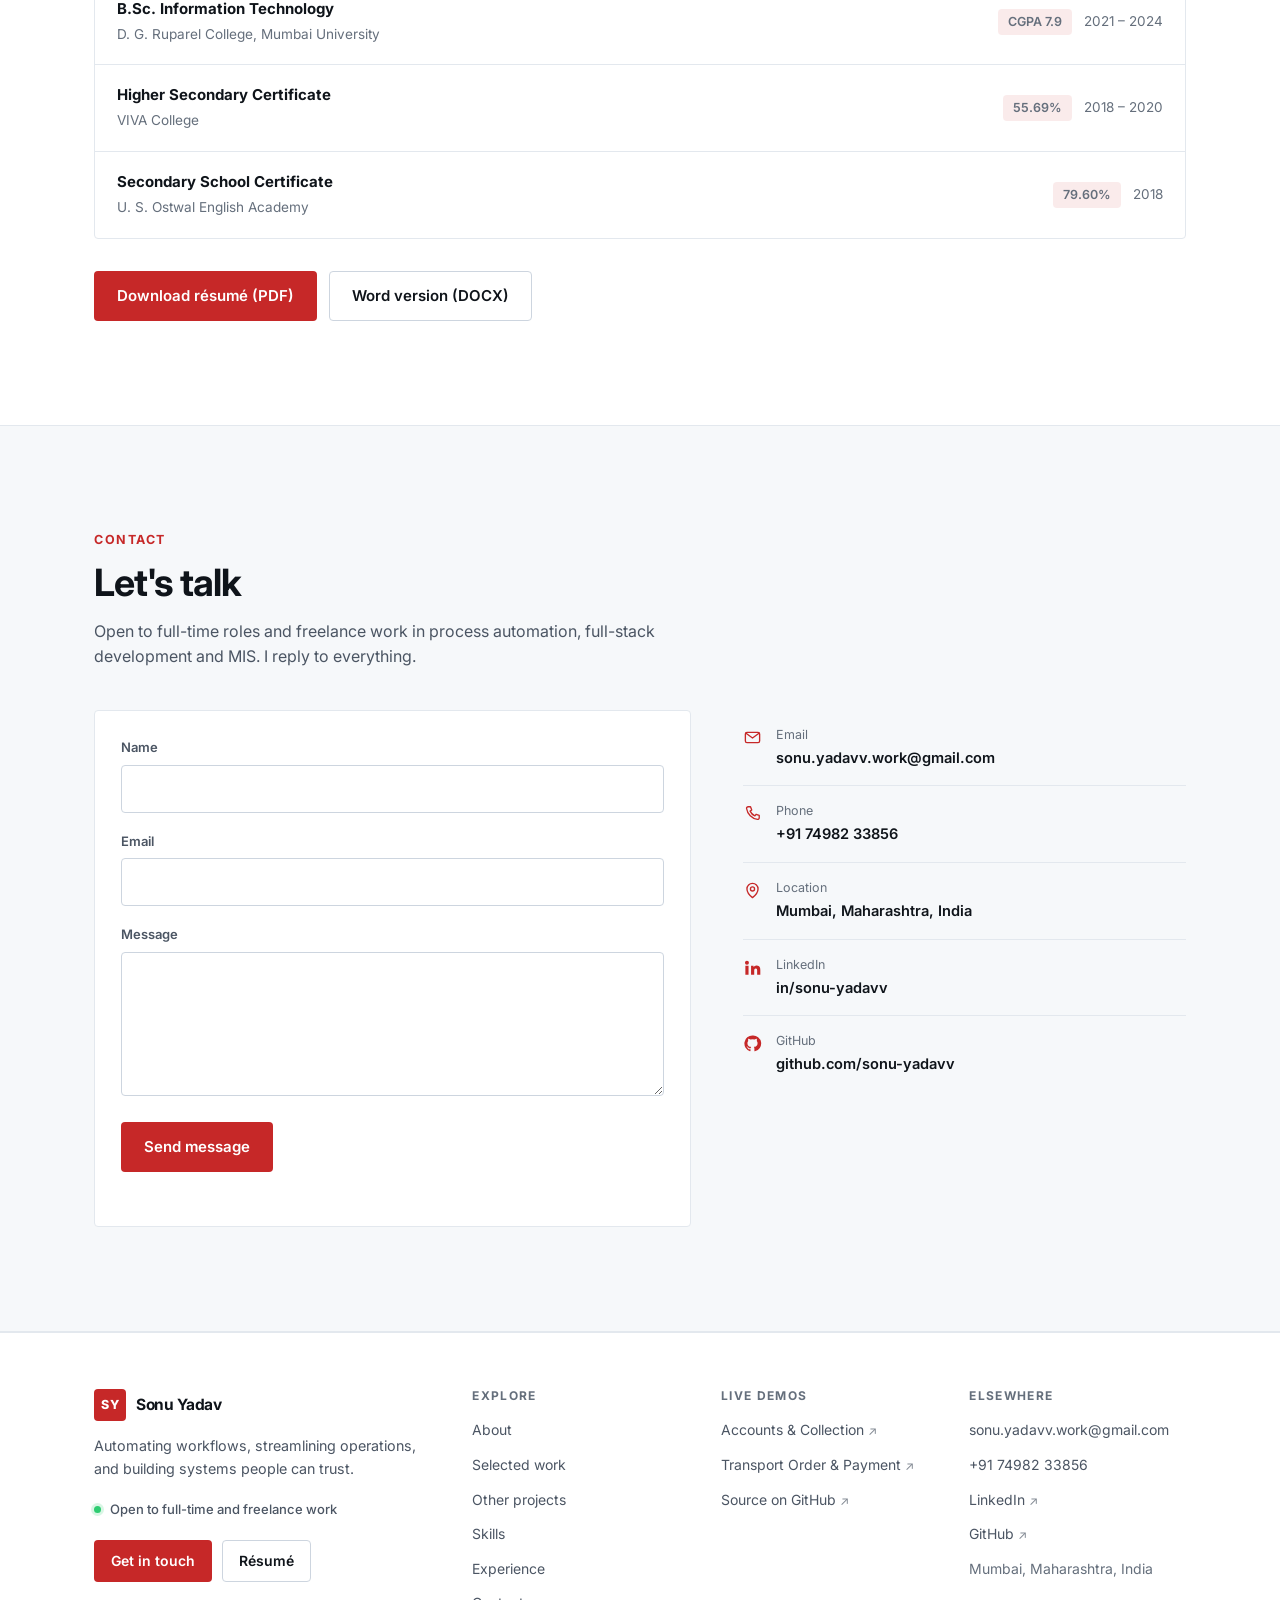
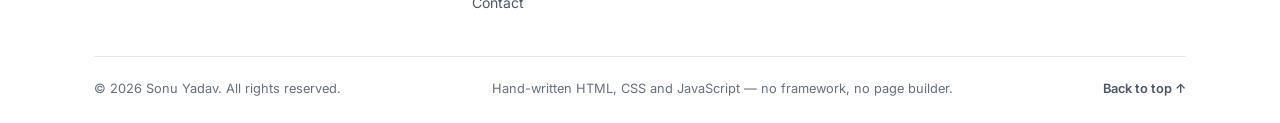
==== commit 0469717c: "Rebuild the footer and adjust the highlighted skills The footer was three centred lines and a dead e" ====
--- a/index.html
+++ b/index.html
@@ -429,8 +429,9 @@
               <h3>Languages</h3>
             </div>
             <ul class="tags">
-              <li class="is-core">JavaScript (ES6+)</li><li class="is-core">Python</li><li class="is-core">SQL</li>
-              <li>HTML5</li><li>CSS3</li><li>Java</li><li>PHP</li>
+              <li class="is-core">JavaScript (ES6+)</li><li class="is-core">SQL</li>
+              <li class="is-core">HTML5</li><li class="is-core">CSS3</li>
+              <li>Python</li><li>Java</li><li>PHP</li>
             </ul>
           </article>
 
@@ -482,7 +483,8 @@
             </div>
             <ul class="tags">
               <li class="is-core">Apps Script</li><li class="is-core">Sheets API</li><li class="is-core">Drive API</li>
-              <li>Docs API</li><li>SMTP mailers</li><li>Google Sites</li>
+              <li class="is-core">Google Sites</li>
+              <li>Docs API</li><li>SMTP mailers</li>
             </ul>
           </article>
 
@@ -494,8 +496,8 @@
               <h3>Analytics &amp; reporting</h3>
             </div>
             <ul class="tags">
-              <li class="is-core">Power BI</li><li class="is-core">Advanced Excel</li><li class="is-core">Pandas</li>
-              <li>Tableau</li><li>Looker Studio</li><li>NumPy</li>
+              <li class="is-core">Advanced Excel</li><li class="is-core">Looker Studio</li>
+              <li>Power BI</li><li>Tableau</li><li>Pandas</li><li>NumPy</li>
             </ul>
           </article>
 
@@ -521,7 +523,8 @@
             </div>
             <ul class="tags">
               <li class="is-core">Role-based access control</li><li class="is-core">Approval workflows</li>
-              <li>Audit trails</li><li>Data reconciliation</li><li>Automated notifications</li>
+              <li class="is-core">Automated notifications</li>
+              <li>Audit trails</li><li>Data reconciliation</li>
             </ul>
           </article>
 
@@ -675,10 +678,66 @@
   </main>
 
   <footer class="site-footer">
-    <div class="wrap footer-inner">
-      <p class="footer-name">Sonu Yadav</p>
-      <p class="footer-tag">Automating workflows, streamlining operations, and building systems people can trust.</p>
-      <p class="footer-meta">Built from scratch — no page builder. <span id="year"></span></p>
+    <div class="wrap">
+      <div class="footer-top">
+
+        <div class="footer-brand">
+          <a class="brand" href="#top">
+            <span class="brand-mark" aria-hidden="true">SY</span>
+            <span class="brand-name">Sonu Yadav</span>
+          </a>
+          <p class="footer-tag">
+            Automating workflows, streamlining operations, and building systems people can trust.
+          </p>
+          <p class="footer-status">
+            <span class="dot" aria-hidden="true"></span>
+            Open to full-time and freelance work
+          </p>
+          <div class="footer-cta">
+            <a class="btn btn-primary btn-sm" href="#contact">Get in touch</a>
+            <a class="btn btn-ghost btn-sm" href="Sonu_Yadav_Resume.pdf" download>Résumé</a>
+          </div>
+        </div>
+
+        <nav class="footer-col" aria-label="Footer">
+          <h2>Explore</h2>
+          <ul class="footer-links">
+            <li><a href="#about">About</a></li>
+            <li><a href="#work">Selected work</a></li>
+            <li><a href="#projects">Other projects</a></li>
+            <li><a href="#skills">Skills</a></li>
+            <li><a href="#experience">Experience</a></li>
+            <li><a href="#contact">Contact</a></li>
+          </ul>
+        </nav>
+
+        <div class="footer-col">
+          <h2>Live demos</h2>
+          <ul class="footer-links">
+            <li><a href="https://accounts-collection-demo.vercel.app" target="_blank" rel="noopener noreferrer">Accounts &amp; Collection <span aria-hidden="true">↗</span></a></li>
+            <li><a href="https://freightflow-demo-lovat.vercel.app" target="_blank" rel="noopener noreferrer">Transport Order &amp; Payment <span aria-hidden="true">↗</span></a></li>
+            <li><a href="https://github.com/sonu-yadavv/freightflow-demo" target="_blank" rel="noopener noreferrer">Source on GitHub <span aria-hidden="true">↗</span></a></li>
+          </ul>
+        </div>
+
+        <div class="footer-col">
+          <h2>Elsewhere</h2>
+          <ul class="footer-links">
+            <li><a href="mailto:sonu.yadavv.work@gmail.com">sonu.yadavv.work@gmail.com</a></li>
+            <li><a href="tel:+917498233856">+91 74982 33856</a></li>
+            <li><a href="https://www.linkedin.com/in/sonu-yadavv" target="_blank" rel="noopener noreferrer">LinkedIn <span aria-hidden="true">↗</span></a></li>
+            <li><a href="https://github.com/sonu-yadavv" target="_blank" rel="noopener noreferrer">GitHub <span aria-hidden="true">↗</span></a></li>
+            <li><span class="footer-plain">Mumbai, Maharashtra, India</span></li>
+          </ul>
+        </div>
+
+      </div>
+
+      <div class="footer-bottom">
+        <p>&copy; <span id="year"></span> Sonu Yadav. All rights reserved.</p>
+        <p class="footer-colophon">Hand-written HTML, CSS and JavaScript — no framework, no page builder.</p>
+        <a class="footer-totop" href="#top">Back to top <span aria-hidden="true">↑</span></a>
+      </div>
     </div>
   </footer>
 
--- a/style.css
+++ b/style.css
@@ -683,14 +683,74 @@
 /* -------------------------------- footer -------------------------------- */
 
 .site-footer {
-  padding: 44px 0;
+  padding: 56px 0 24px;
   border-top: 1px solid var(--line);
   background: var(--bg);
 }
-.footer-inner { text-align: center; }
-.footer-name { font-weight: 700; letter-spacing: -.02em; }
-.footer-tag { font-size: 14.3px; color: var(--text-2); margin: 6px auto 14px; max-width: 52ch; }
-.footer-meta { font-size: 12.8px; color: var(--text-3); }
+
+.footer-top {
+  display: grid;
+  grid-template-columns: minmax(0, 1.6fr) repeat(3, minmax(0, 1fr));
+  gap: 40px 32px;
+  padding-bottom: 40px;
+}
+
+.footer-brand .brand { margin-bottom: 14px; }
+.footer-tag {
+  font-size: 14.3px;
+  color: var(--text-2);
+  max-width: 38ch;
+  margin-bottom: 14px;
+}
+.footer-status {
+  display: inline-flex;
+  align-items: center;
+  gap: 9px;
+  font-size: 13px;
+  font-weight: 500;
+  color: var(--text-2);
+  margin-bottom: 20px;
+}
+.footer-cta { display: flex; flex-wrap: wrap; gap: 10px; }
+
+.footer-col h2 {
+  font-size: 12px;
+  font-weight: 700;
+  letter-spacing: .11em;
+  text-transform: uppercase;
+  color: var(--text-3);
+  margin-bottom: 14px;
+}
+
+.footer-links { display: flex; flex-direction: column; gap: 9px; }
+.footer-links a,
+.footer-plain {
+  font-size: 14px;
+  color: var(--text-2);
+  transition: color .16s var(--ease);
+}
+.footer-links a:hover { color: var(--accent); }
+.footer-links a span { font-size: .85em; opacity: .7; }
+.footer-plain { color: var(--text-3); }
+
+.footer-bottom {
+  display: flex;
+  flex-wrap: wrap;
+  align-items: center;
+  justify-content: space-between;
+  gap: 10px 24px;
+  padding-top: 22px;
+  border-top: 1px solid var(--line);
+  font-size: 12.8px;
+  color: var(--text-3);
+}
+.footer-colophon { flex: 1 1 auto; text-align: center; }
+.footer-totop {
+  font-weight: 600;
+  color: var(--text-2);
+  transition: color .16s var(--ease);
+}
+.footer-totop:hover { color: var(--accent); }
 
 /* ------------------------------- to top --------------------------------- */
 
@@ -796,6 +856,13 @@
 body.is-locked { overflow: hidden; }
 
 /* ------------------------------ responsive ------------------------------ */
+
+/* Brand takes the full width and the three link groups share a row beneath it.
+   Two columns left "Elsewhere" stranded on a row of its own. */
+@media (max-width: 1000px) {
+  .footer-top { grid-template-columns: repeat(3, minmax(0, 1fr)); gap: 32px 24px; }
+  .footer-brand { grid-column: 1 / -1; }
+}
 
 @media (max-width: 900px) {
   .hero-grid { grid-template-columns: 1fr; }
@@ -837,7 +904,7 @@
   .nav ul { flex-direction: column; gap: 2px; }
   .nav a { padding: 13px 10px; font-size: 16px; }
 
-  .brand-name { display: none; }
+  .site-header .brand-name { display: none; }
   .section-title { max-width: none; }
   .feature-head, .feature-body, .feature-actions { padding-inline: 20px; }
   .feature-actions { margin-top: 18px; padding-block: 18px 22px; }
@@ -853,6 +920,12 @@
   .lightbox-stage { padding: 10px; }
   .lightbox-stage img { max-height: 60vh; }
   .to-top { right: 14px; bottom: 14px; }
+
+  .site-footer { padding-top: 40px; }
+  .footer-top { grid-template-columns: 1fr; gap: 30px; padding-bottom: 30px; }
+  .footer-tag { max-width: none; }
+  .footer-bottom { justify-content: flex-start; }
+  .footer-colophon { flex: 1 1 100%; text-align: left; order: 3; }
 }
 
 /* Touch targets. On a finger-driven device the inline text links were 17-23px
@@ -872,12 +945,16 @@
   .project-links { gap: 8px 20px; }
   .contact-info li { padding-block: 8px; }
   .about-facts li { padding-block: 10px; }
-  .footer-inner a { min-height: 44px; display: inline-flex; align-items: center; }
+  .site-footer a { min-height: 44px; display: inline-flex; align-items: center; }
 
   /* Controls, not just text links: the icon buttons and small buttons were
      38-42px, which is close enough to look fine and just small enough to miss. */
   .icon-btn { width: 44px; height: 44px; }
   .to-top { width: 44px; height: 44px; }
+  /* Short labels like "About" are only ~35px wide. In a stacked list the whole
+     row is free space, so let the target fill it. Width, not align-self: the
+     flex item is the <li>, so stretching the <a> inside it does nothing. */
+  .footer-links a { width: 100%; }
   .btn-sm { padding: 12px 18px; }
   /* With the wordmark hidden on phones the brand shrinks to its 32px badge.
      Padded out to a 44px hit area without moving the badge itself. */
